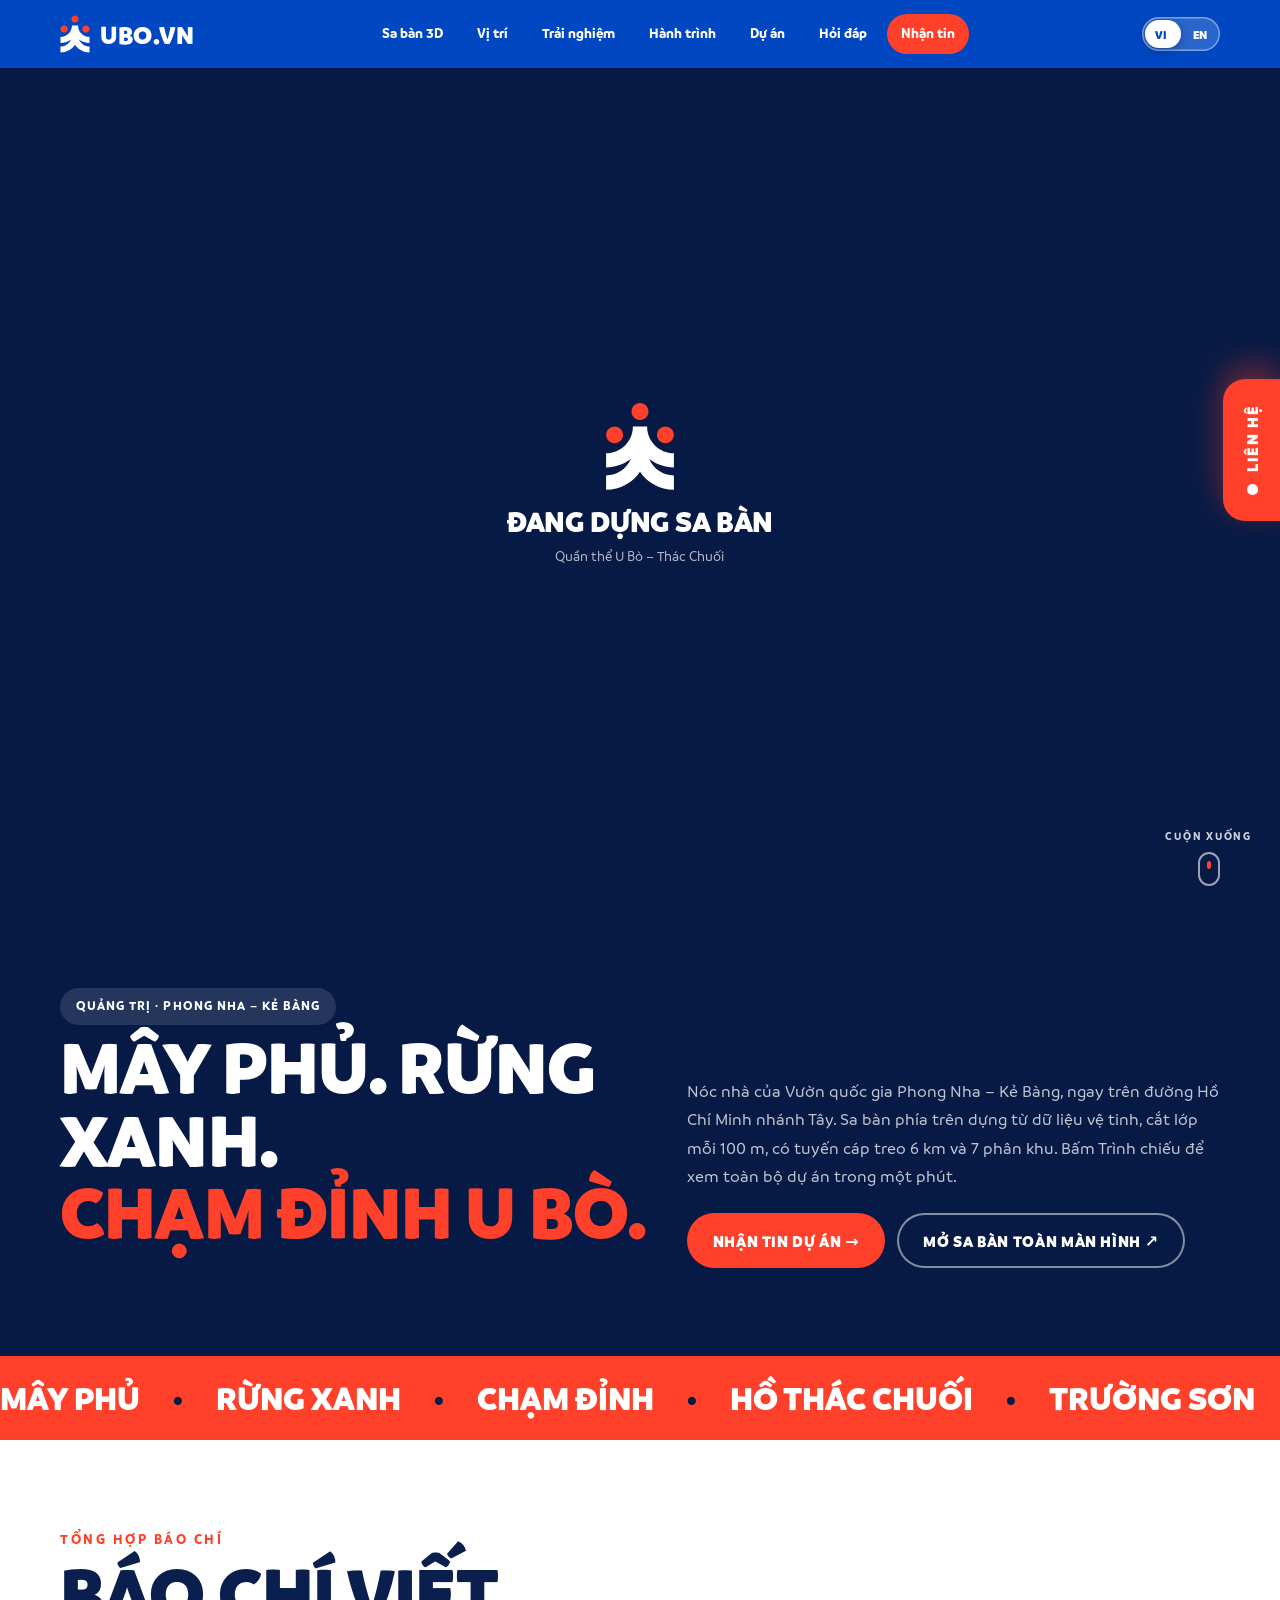
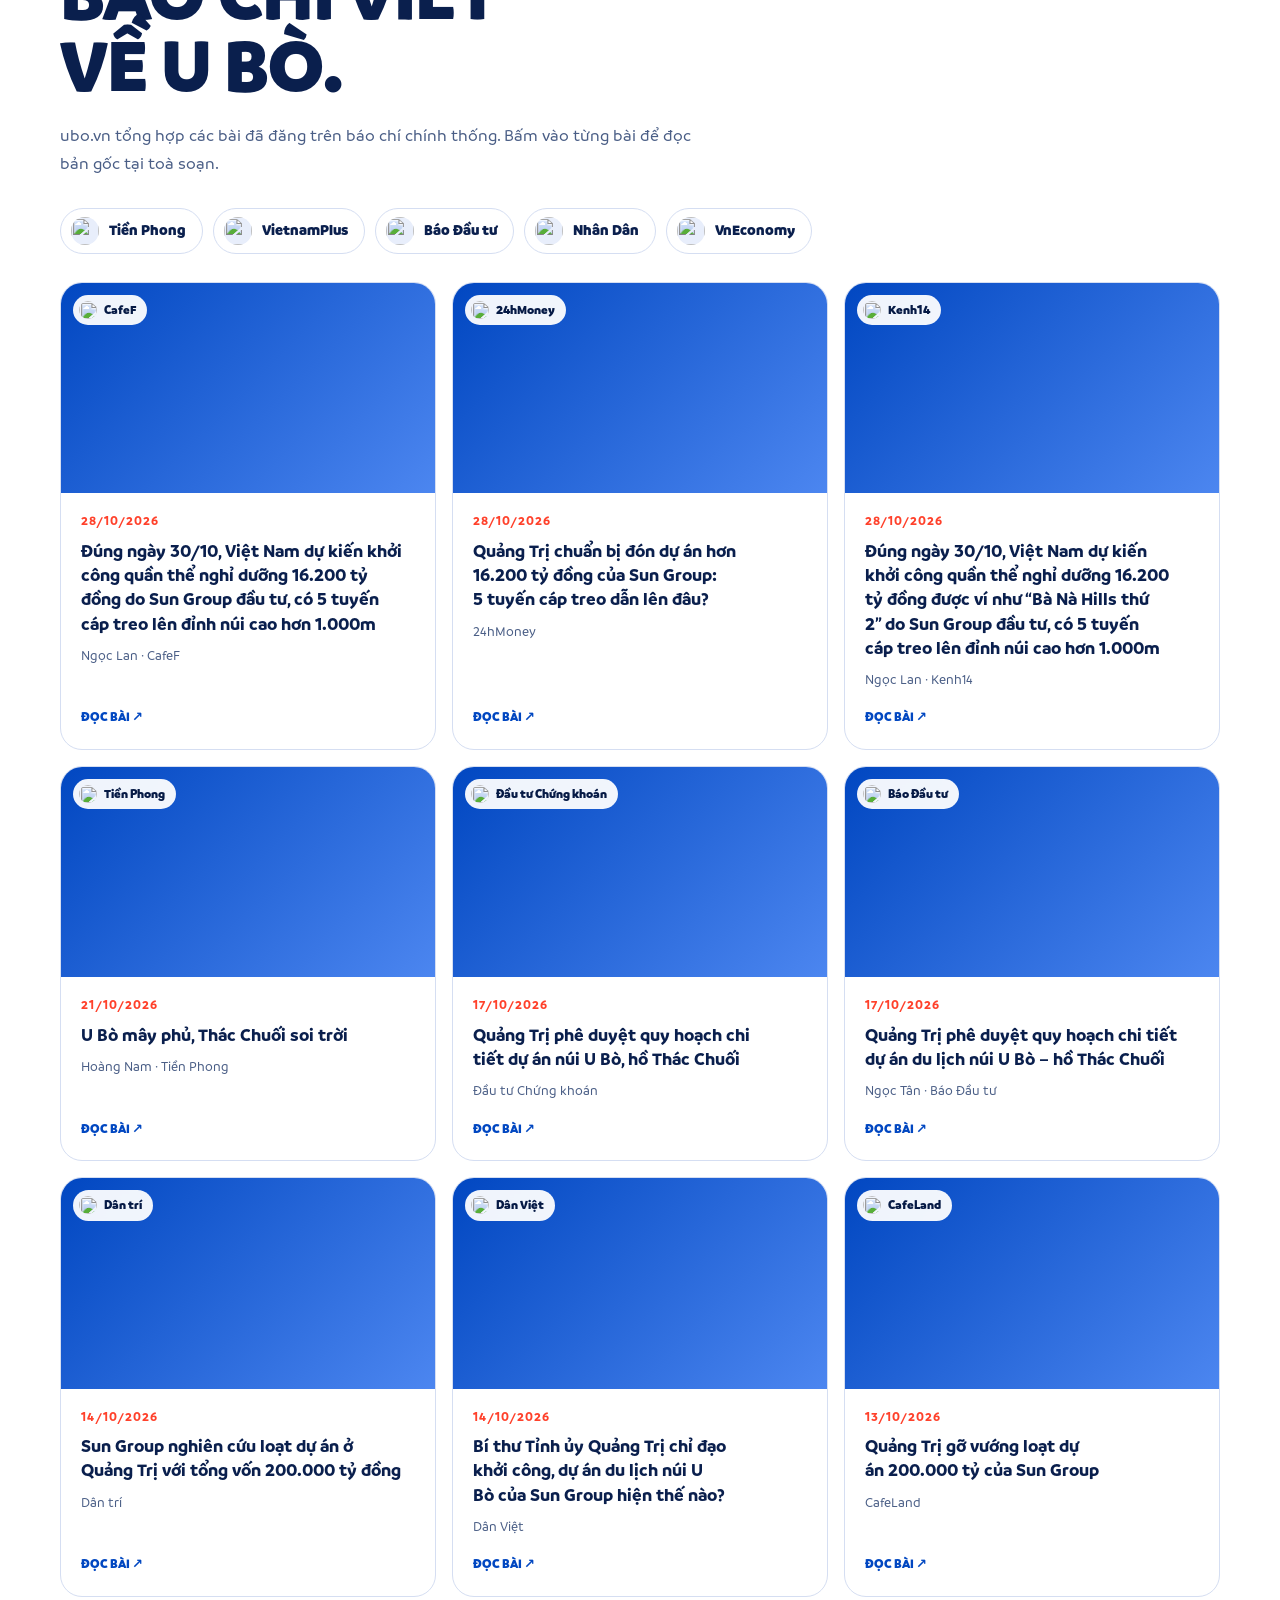
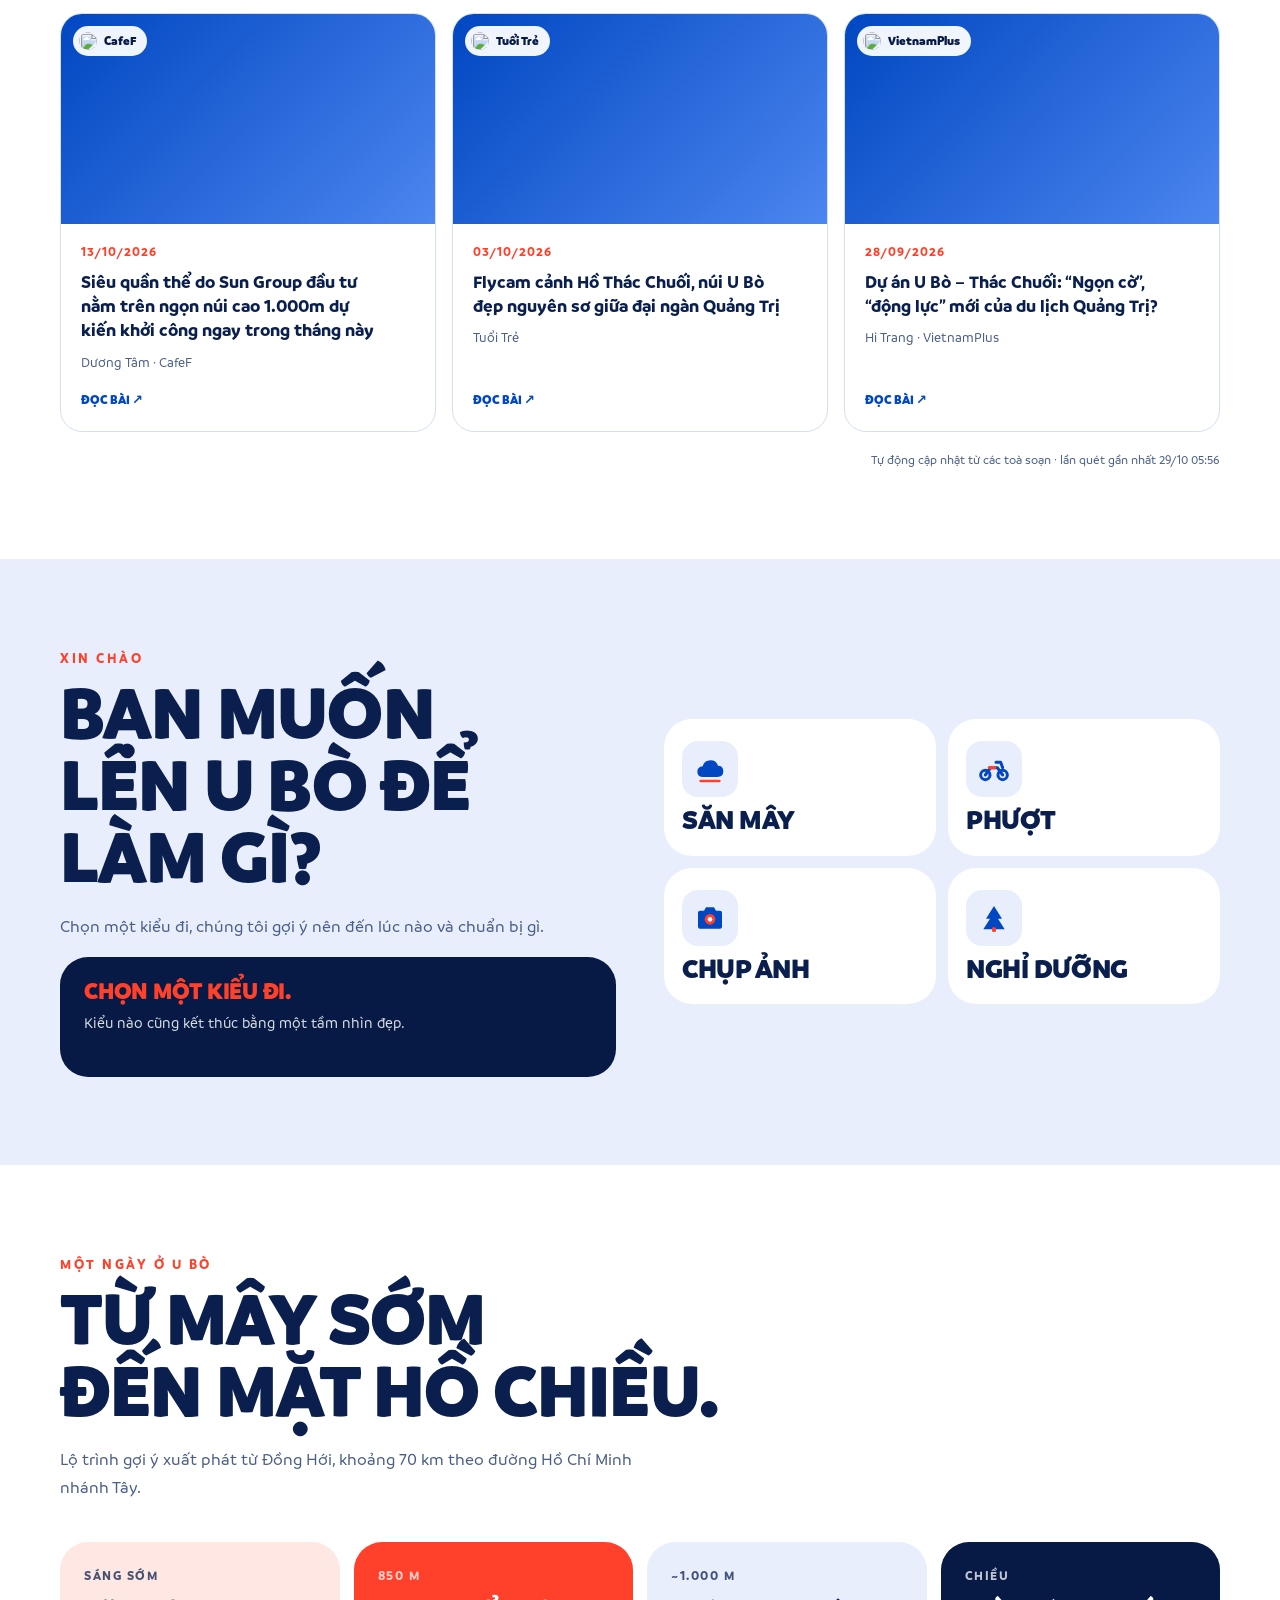
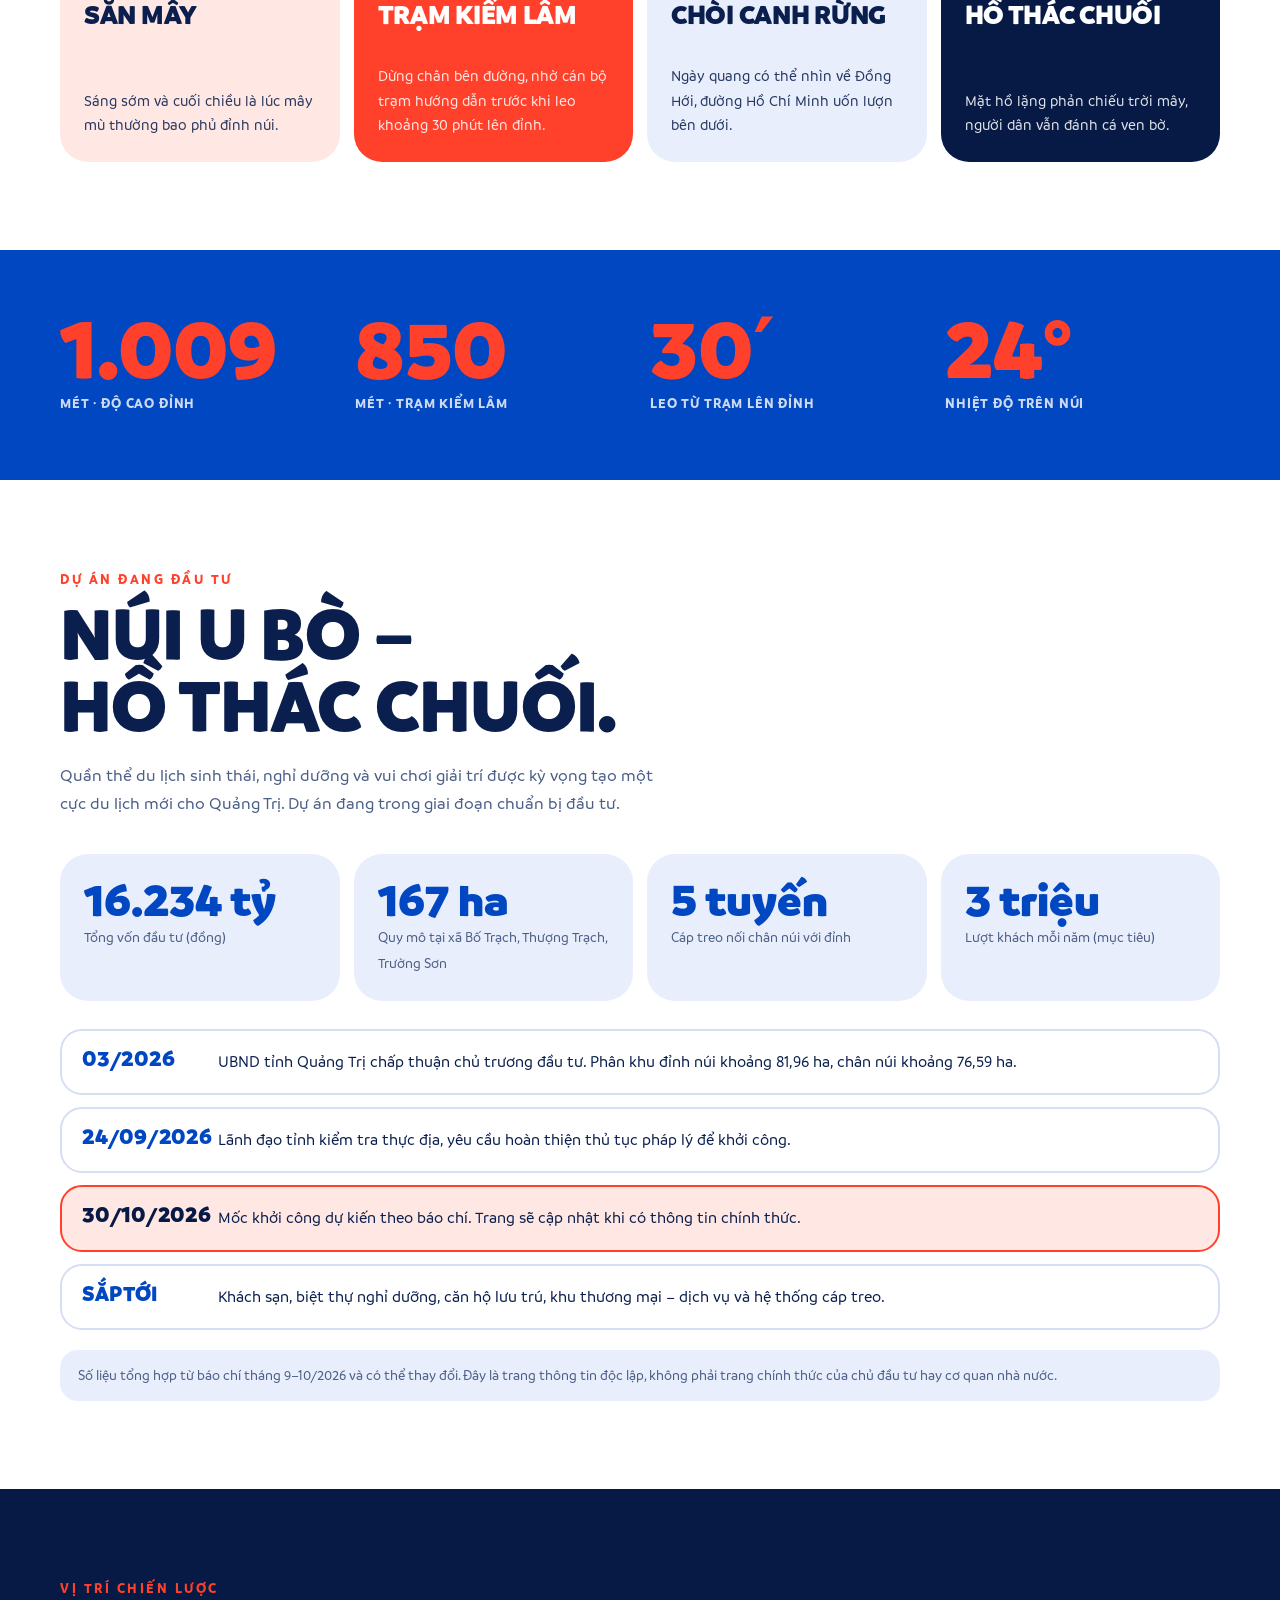
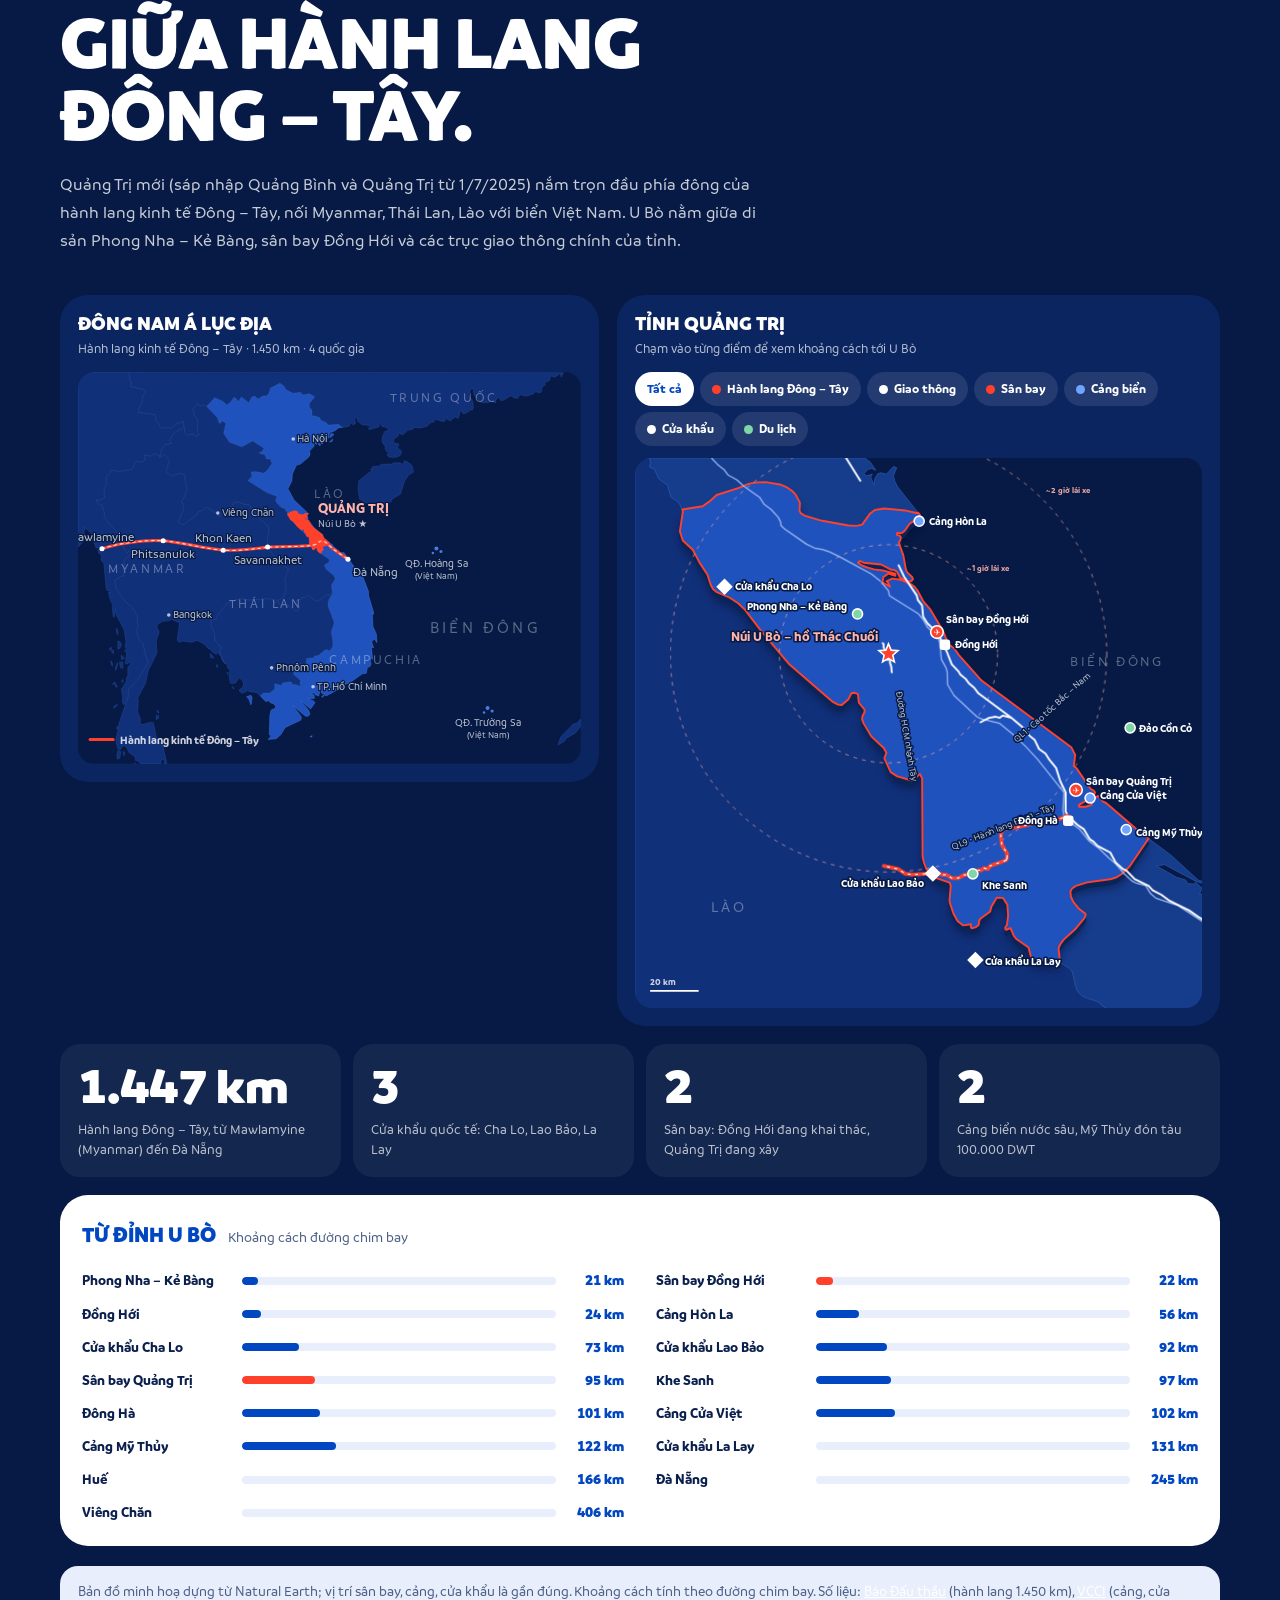
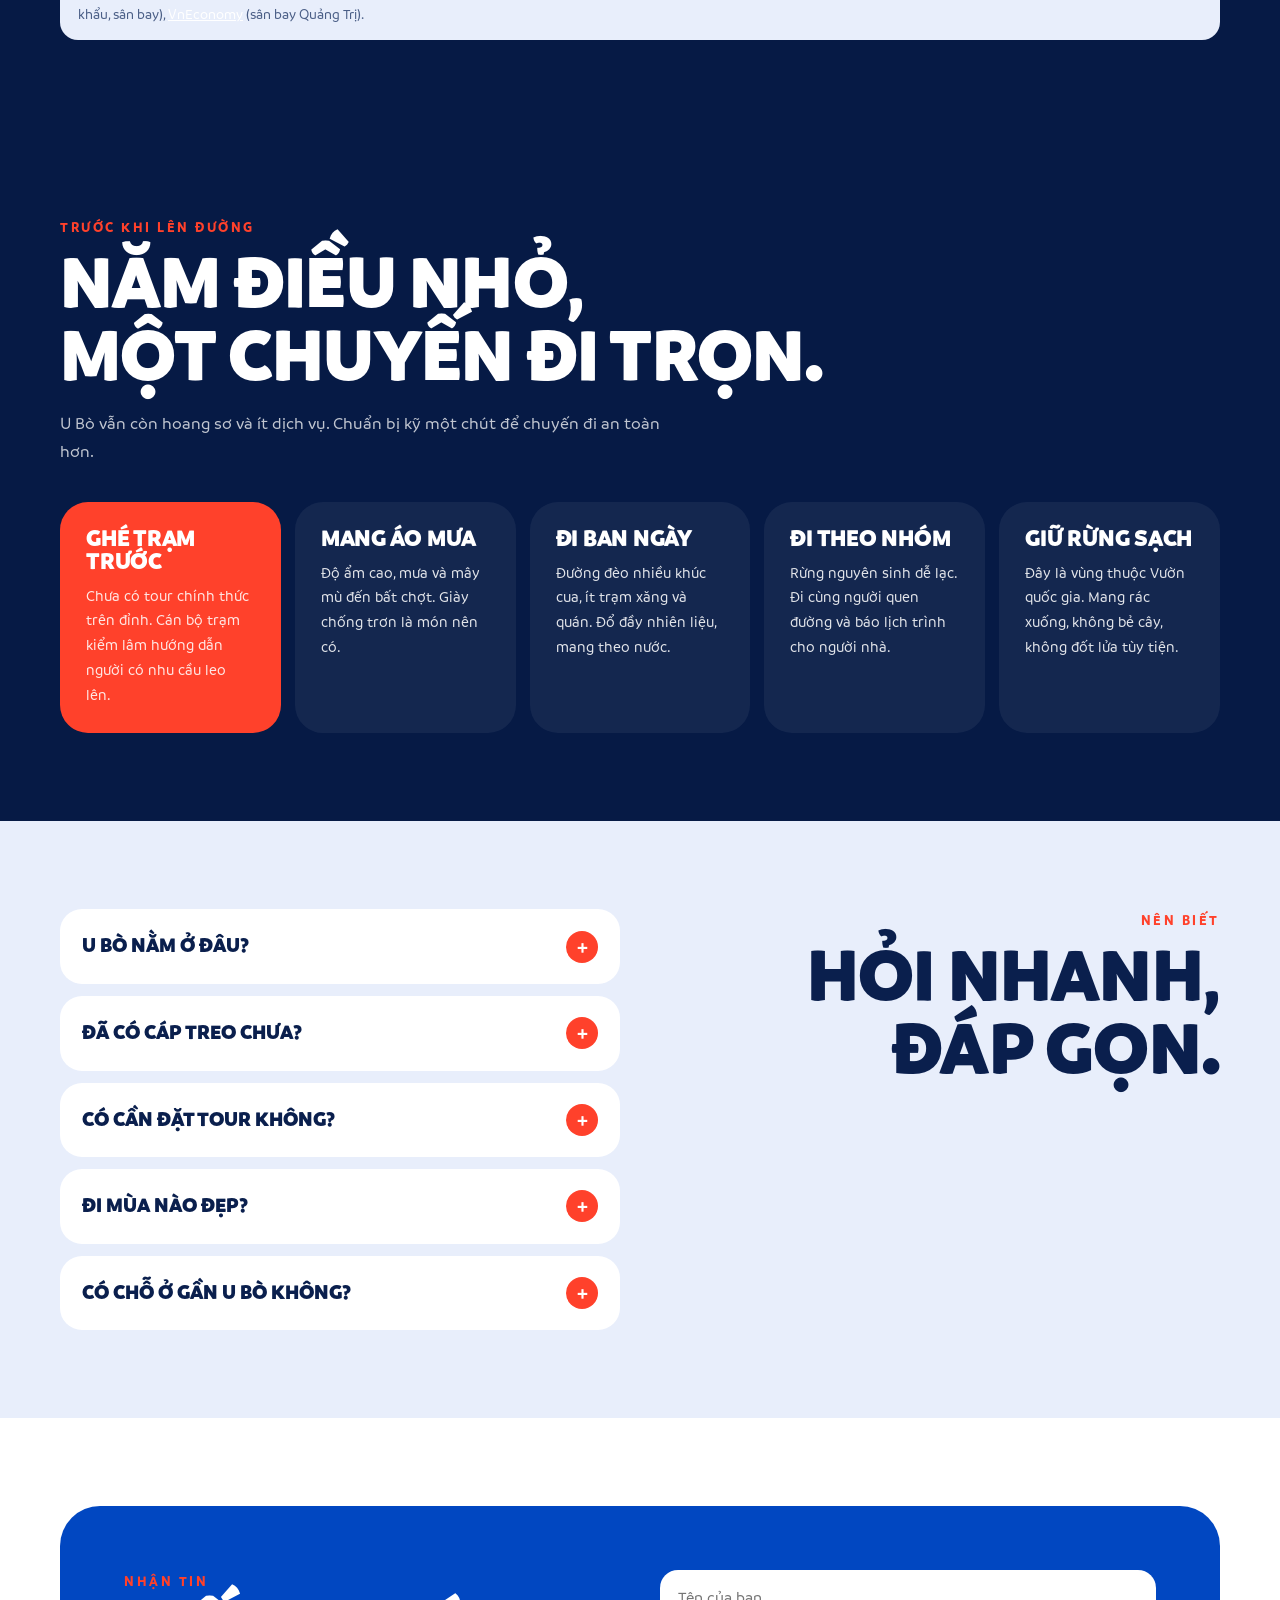
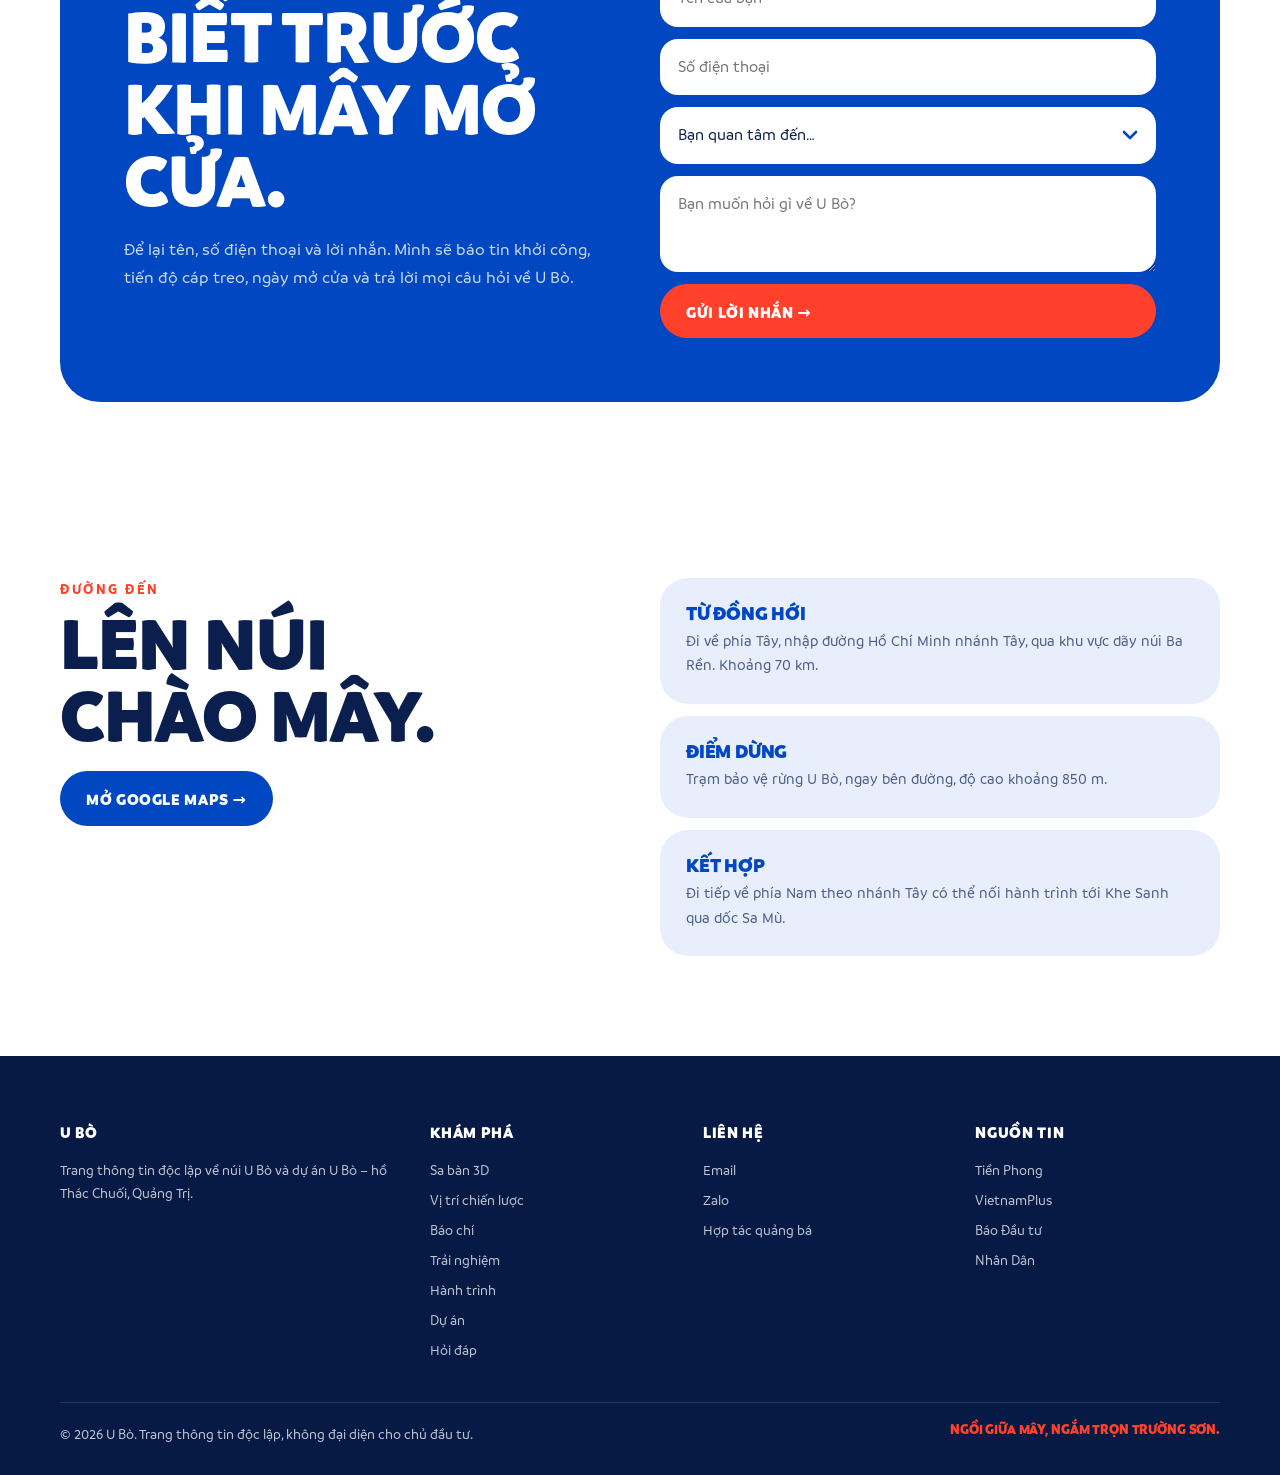
==== index.html @ 76119c53 "Sa bàn: đường rõ hơn (viền đậm, mặt đường màu, vạch giữa) + mũi tên chỉ hướng kết nối Co-Authored-By" ====
<!DOCTYPE html>
<html lang="vi">
<head>
<meta charset="utf-8">
<meta name="viewport" content="width=device-width, initial-scale=1">
<title>Núi U Bò Quảng Trị: Cáp treo, hồ Thác Chuối, sa bàn 3D dự án 16.234 tỷ | ubo.vn</title>
<meta name="description" content="Núi U Bò (1.000 m) và hồ Thác Chuối, Quảng Trị: sa bàn 3D tương tác dự án quần thể du lịch 16.234 tỷ đồng của Sun Group với 5 tuyến cáp treo, bản đồ vị trí, đường đi từ Đồng Hới, kinh nghiệm săn mây và tin báo chí cập nhật.">
<meta name="keywords" content="núi U Bò, U Bò Quảng Trị, hồ Thác Chuối, cáp treo U Bò, dự án U Bò Thác Chuối, Sun Group Quảng Trị, săn mây U Bò, du lịch Phong Nha Kẻ Bàng, sa bàn 3D">
<meta name="robots" content="index, follow, max-image-preview:large">
<meta name="author" content="ubo.vn">
<link rel="canonical" href="https://www.ubo.vn/">
<meta property="og:locale" content="vi_VN">
<meta property="og:type" content="website">
<meta property="og:site_name" content="ubo.vn">
<meta property="og:url" content="https://www.ubo.vn/">
<meta property="og:title" content="Núi U Bò, hồ Thác Chuối: Sa bàn 3D dự án cáp treo 16.234 tỷ ở Quảng Trị">
<meta property="og:description" content="Xoay, phóng to và bay quanh dự án trên địa hình vệ tinh thật. 5 tuyến cáp treo lên đỉnh 1.000 m, bản đồ vị trí chiến lược, tin báo chí mới nhất.">
<meta property="og:image" content="https://www.ubo.vn/assets/og/ubo-og.jpg">
<meta property="og:image:secure_url" content="https://www.ubo.vn/assets/og/ubo-og.jpg">
<meta property="og:image:type" content="image/jpeg">
<meta property="og:image:width" content="1200">
<meta property="og:image:height" content="630">
<meta property="og:image:alt" content="Sa bàn 3D núi U Bò và hồ Thác Chuối, Quảng Trị">
<meta name="twitter:card" content="summary_large_image">
<meta name="twitter:title" content="Núi U Bò, hồ Thác Chuối: Sa bàn 3D dự án cáp treo 16.234 tỷ">
<meta name="twitter:description" content="Bay quanh dự án trên địa hình thật. 5 tuyến cáp treo, bản đồ vị trí, tin báo chí.">
<meta name="twitter:image" content="https://www.ubo.vn/assets/og/ubo-og.jpg">
<meta name="geo.region" content="VN-25">
<meta name="geo.placename" content="Núi U Bò, Quảng Trị">
<meta name="geo.position" content="17.43446;106.40313">
<meta name="ICBM" content="17.43446, 106.40313">
<link rel="icon" type="image/svg+xml" href="assets/logo/ubo-icon.svg">
<link rel="apple-touch-icon" href="assets/og/ubo-square.jpg">
<meta name="theme-color" content="#0147C1">
<style>
@font-face{font-family:'SVN-Branding';font-weight:900;font-style:normal;font-display:swap;src:url([data-uri]) format('woff2')}
@font-face{font-family:'SVN-Branding';font-weight:700;font-style:normal;font-display:swap;src:url([data-uri]) format('woff2')}
@font-face{font-family:'SVN-Branding';font-weight:500;font-style:normal;font-display:swap;src:url([data-uri]) format('woff2')}
@font-face{font-family:'SVN-Branding';font-weight:300;font-style:normal;font-display:swap;src:url([data-uri]) format('woff2')}
:root{
  --pine:#0147C1;      /* xanh nhận diện ubo.vn */
  --sun:#FF412B;       /* đỏ cam nhận diện ubo.vn */
  --night:#061A45;
  --mist:#E8EEFB;
  --cream:#FFE8E3;
  --paper:#fff;
  --ink:#0A1F4D;
  --muted:#4A5E86;
  --line:#D5DEF2;
  --display:'SVN-Branding','Avenir Next',system-ui,sans-serif;
  --body:'SVN-Branding','Segoe UI',system-ui,sans-serif;
  --r:28px;
  color-scheme:light;
}
*{box-sizing:border-box}
html{scroll-behavior:smooth}
body{margin:0;background:var(--paper);color:var(--ink);font-family:var(--body);font-weight:500;font-size:16px;line-height:1.65;-webkit-font-smoothing:antialiased;overflow-x:hidden}
a{color:inherit}p{margin:0}
h1,h2,h3,.d{font-family:var(--display);font-weight:900;text-transform:uppercase;margin:0;line-height:.95;letter-spacing:-.01em}
.wrap{width:min(1160px,100% - 32px);margin-inline:auto}
.eyebrow{font-family:var(--display);font-weight:700;font-size:14px;letter-spacing:.18em;text-transform:uppercase;color:var(--sun)}
.h2{font-size:clamp(38px,8vw,76px);margin:8px 0 18px}
.lead{color:var(--muted);max-width:620px;font-size:17px}
section{padding:88px 0}
.btn{display:inline-flex;align-items:center;gap:8px;font-family:var(--display);font-weight:800;text-transform:uppercase;font-size:16px;letter-spacing:.04em;padding:16px 26px 13px;border-radius:999px;text-decoration:none;border:0;cursor:pointer;transition:transform .2s}
.btn:hover{transform:translateY(-2px)}
.btn.sun{background:var(--sun);color:#fff}
.btn.ghost{background:transparent;color:#fff;box-shadow:inset 0 0 0 2px rgba(255,255,255,.5)}
.btn.pine{background:var(--pine);color:#fff}

/* NAV */
nav{position:sticky;top:0;z-index:30;background:var(--pine);color:#fff}
nav .wrap{display:flex;align-items:center;justify-content:space-between;height:68px;gap:14px}
.logo{display:flex;align-items:center;gap:10px;text-decoration:none}
.logo svg{width:30px;height:auto}
.logo span{font-family:var(--display);font-weight:900;font-size:26px;letter-spacing:.02em;padding-top:4px}
.menu{display:flex;gap:6px;list-style:none;margin:0;padding:0}
.menu a{display:block;text-decoration:none;font-weight:600;font-size:14px;padding:8px 14px;border-radius:999px}
.menu a:hover{background:rgba(255,255,255,.12)}
.menu .cta a{background:var(--sun);color:#fff}
@media(max-width:820px){.menu li:not(.cta){display:none}}
.lang{position:relative;flex:none;display:inline-grid;grid-template-columns:1fr 1fr;align-items:center;width:78px;height:34px;padding:0;border:0;border-radius:999px;background:rgba(255,255,255,.16);box-shadow:inset 0 0 0 1.5px rgba(255,255,255,.4);cursor:pointer;font:800 12px/1 var(--display,system-ui),sans-serif;letter-spacing:.08em;color:#fff;-webkit-tap-highlight-color:transparent}
.lang i{position:absolute;top:3px;left:3px;width:36px;height:28px;border-radius:999px;background:#fff;box-shadow:0 2px 8px rgba(0,0,0,.28);transition:transform .28s cubic-bezier(.3,1.4,.5,1)}
.lang span{position:relative;z-index:1;text-align:center;padding-top:2px;transition:color .2s}
.lang span:first-of-type{color:var(--pine,#0147C1)}
.lang.en i{transform:translateX(36px)}
.lang.en span:first-of-type{color:#fff}.lang.en span:last-of-type{color:var(--pine,#0147C1)}
.lang:focus-visible{outline:2px solid #fff;outline-offset:3px}

/* HERO */
.pill{display:inline-block;background:rgba(255,255,255,.12);border-radius:999px;padding:8px 16px;font-size:13px;font-weight:600;letter-spacing:.08em;text-transform:uppercase}
.pill b{color:#fff}
.hero h1{font-size:clamp(48px,6.6vw,92px);margin:20px 0 22px;line-height:1}
@media(max-width:900px){.hero h1{font-size:clamp(48px,11vw,92px)}}
.hero h1 .ln{display:block;animation:drift 6s ease-in-out infinite}
.hero h1 .ln:nth-child(2){animation-delay:-2s;animation-duration:7s}
.hero h1 .ln:nth-child(3){animation-delay:-4s;animation-duration:8s}
.hero h1 em{font-style:normal;display:inline-block;color:#fff;background:var(--sun);padding:.12em .16em .04em;margin-top:.1em;border-radius:.12em;line-height:1.02;max-width:100%}
@keyframes drift{0%,100%{transform:translate(0,0)}50%{transform:translate(.06em,-.08em)}}
@media(prefers-reduced-motion:reduce){.hero h1 .ln{animation:none}}
.hero p.sub{color:rgba(255,255,255,.82);max-width:520px;font-size:17px}
.actions{display:flex;flex-wrap:wrap;gap:12px;margin-top:28px}

/* TICKER */
.ticker{background:var(--sun);color:#fff;overflow:hidden;white-space:nowrap;padding:16px 0 12px}
.ticker .row{display:inline-flex;gap:32px;animation:run 30s linear infinite;font-family:var(--display);font-weight:900;font-size:clamp(22px,4vw,34px);text-transform:uppercase}
.ticker .row span:nth-child(even){color:var(--night)}
@keyframes run{to{transform:translateX(-50%)}}

/* 3D */
.s3d-full{background:#030E2A;padding:0}
.s3d-stage{position:relative;height:calc(100svh - 68px);min-height:440px;overflow:hidden;background:#030E2A}
.s3d-stage iframe{position:absolute;inset:0;width:100%;height:100%;border:0;display:block}
.s3d-load{position:absolute;inset:0;z-index:2;display:grid;place-content:center;justify-items:center;gap:16px;background:#030E2A;color:rgba(255,255,255,.75);font-size:14px;letter-spacing:.04em;transition:opacity .7s;pointer-events:none}
.s3d-load svg{width:64px;height:auto;animation:lbob 1.6s ease-in-out infinite}
.s3d-load.off{opacity:0}
@keyframes lbob{50%{transform:translateY(-8px)}}
.s3d-more{position:absolute;right:28px;bottom:14px;z-index:3;display:flex;flex-direction:column;align-items:center;gap:6px;color:rgba(255,255,255,.8);text-decoration:none;font-size:11px;letter-spacing:.16em;text-transform:uppercase;font-weight:700}
.s3d-more i{width:22px;height:34px;border:2px solid rgba(255,255,255,.6);border-radius:12px;position:relative}
.s3d-more i:after{content:'';position:absolute;left:50%;top:7px;width:4px;height:8px;margin-left:-2px;border-radius:2px;background:var(--sun);animation:wheel 1.8s ease-in-out infinite}
@keyframes wheel{0%,100%{transform:translateY(0);opacity:1}70%{transform:translateY(12px);opacity:0}}
@media(max-width:760px){.s3d-more{display:none}}
.s3d{background:var(--night);color:#fff}
.intro-grid{display:grid;grid-template-columns:1.1fr 1fr;gap:40px;align-items:end}
@media(max-width:900px){.intro-grid{grid-template-columns:1fr;gap:20px}}
.intro h1 em{font-style:normal;color:var(--sun)}
.intro .actions{margin-top:22px}
.s3d .lead{color:rgba(255,255,255,.75)}
.frame{margin-top:32px;border-radius:28px;overflow:hidden;aspect-ratio:16/10;max-width:100%;background:#030E2A;box-shadow:0 30px 70px rgba(3,14,42,.45)}
.frame iframe{display:block;width:100%;height:100%;border:0}
@media(max-width:700px){.frame{aspect-ratio:3/4}}

/* VỊ TRÍ CHIẾN LƯỢC */
.geo{background:var(--night);color:#fff}
.geo .lead{color:rgba(255,255,255,.78);max-width:720px}
.geo-grid{display:grid;grid-template-columns:1fr 1.12fr;gap:18px;margin-top:40px;align-items:start}
@media(max-width:900px){.geo-grid{grid-template-columns:1fr}}
.map-card{margin:0;background:#0A2560;border-radius:var(--r);padding:18px;display:flex;flex-direction:column;gap:12px;min-width:0}
.map-card figcaption b{display:block;font-family:var(--display);font-weight:900;text-transform:uppercase;font-size:20px;line-height:1.1}
.map-card figcaption span{display:block;font-size:13px;color:rgba(255,255,255,.7);margin-top:4px}
.map{width:100%;height:auto;display:block;border-radius:16px;overflow:hidden}
.map-wrap{position:relative}
.chips-geo{display:flex;flex-wrap:wrap;gap:6px}
.chips-geo button{border:0;font:inherit;font-size:12.5px;font-weight:700;padding:7px 12px 6px;border-radius:999px;background:rgba(255,255,255,.1);color:#fff;cursor:pointer;display:inline-flex;align-items:center;gap:6px}
.chips-geo button i{width:9px;height:9px;border-radius:50%;flex:none}
.chips-geo button.on{background:#fff;color:var(--pine)}
.chips-geo button:focus-visible{outline:2px solid var(--sun);outline-offset:2px}
.tip{position:absolute;z-index:3;width:max-content;max-width:min(250px,80vw);background:#fff;color:var(--ink);border-radius:14px;padding:10px 12px;font-size:13px;line-height:1.45;box-shadow:0 10px 30px rgba(0,0,0,.35);pointer-events:none;transform:translate(-50%,calc(-100% - 16px))}
.tip b{display:block;font-family:var(--display);font-weight:900;text-transform:uppercase;color:var(--pine);font-size:15px;line-height:1.15;margin-bottom:3px}
.tip em{display:block;font-style:normal;color:var(--sun);font-weight:700;margin-top:4px}
.geo-facts{display:grid;grid-template-columns:repeat(4,1fr);gap:12px;margin-top:18px}
@media(max-width:900px){.geo-facts{grid-template-columns:1fr 1fr}}
.gf{background:rgba(255,255,255,.06);border-radius:20px;padding:18px}
.gf b{display:block;font-family:var(--display);font-weight:900;font-size:clamp(34px,5vw,50px);line-height:1;color:#fff;font-variant-numeric:tabular-nums}
.gf > span{display:block;margin-top:8px;font-size:13.5px;color:rgba(255,255,255,.72);line-height:1.45}
.dist{margin-top:18px;background:#fff;color:var(--ink);border-radius:var(--r);padding:22px}
.dist-h{display:flex;flex-wrap:wrap;align-items:baseline;gap:4px 12px}
.dist-h b{font-family:var(--display);font-weight:900;text-transform:uppercase;font-size:22px;color:var(--pine)}
.dist-h span{font-size:14px;color:var(--muted)}
.dist-list{list-style:none;margin:16px 0 0;padding:0;display:grid;grid-template-columns:1fr 1fr;gap:10px 32px}
@media(max-width:760px){.dist-list{grid-template-columns:1fr}}
.dist-list li{display:grid;grid-template-columns:minmax(0,150px) 1fr 58px;align-items:center;gap:10px;font-size:14px;font-weight:600}
.dist-list .bar{height:8px;border-radius:4px;background:var(--mist);overflow:hidden}
.dist-list .bar i{display:block;height:100%;width:0;border-radius:4px;background:var(--pine);transition:width 1.3s cubic-bezier(.2,.8,.2,1)}
.dist-list li[data-g="air"] .bar i,.dist-list li[data-g="project"] .bar i{background:var(--sun)}
.dist-list .km{text-align:right;font-variant-numeric:tabular-nums;color:var(--pine);font-weight:800}
.geo-note{background:rgba(255,255,255,.06);color:rgba(255,255,255,.72);margin-top:18px}
.geo-note a{color:#fff}
/* SVG */
.map .sea{fill:#061A45}
.map .land{fill:#11307A;stroke:#2B4F9C;stroke-width:.8}
.map .land.VNM{fill:#1F52BC;stroke:#4C7BE0}
.map .qt{fill:var(--sun)}
.map .ewec{fill:none;stroke:var(--sun);stroke-width:6;stroke-linecap:round;stroke-dasharray:1;stroke-dashoffset:1}
.map .ewec-flow{fill:none;stroke:#fff;stroke-width:2.2;stroke-linecap:round;stroke-dasharray:.01 .014;opacity:0}
.map .lbl{font-family:var(--display);font-weight:700;fill:#fff;paint-order:stroke;stroke:#061A45;stroke-width:5px;stroke-linejoin:round}
.map .lbl.s{font-weight:500;fill:rgba(255,255,255,.75)}
.map .lbl.red{fill:#FFB4A9}
.map .sealbl{font-family:var(--display);font-weight:500;fill:rgba(255,255,255,.35);letter-spacing:.2em}
.map .dot{fill:#fff}
.map .ring{fill:none;stroke:var(--sun);stroke-width:3;transform-box:fill-box;transform-origin:center;opacity:0}
.map .lao{fill:#11307A;stroke:#2B4F9C;stroke-width:1}
.map .other{fill:#163C8C;stroke:#2E5BB2;stroke-width:1}
.map .qtB{fill:#1F52BC;stroke:var(--sun);stroke-width:3;stroke-linejoin:round}
.map .qtB-side{fill:#0B2458;stroke:#0B2458;stroke-width:3;stroke-linejoin:round}
.map .qtB-sh{fill:#020B24;opacity:.45;filter:blur(8px)}
.map .ring-h{fill:none;stroke:#FFB4A9;stroke-width:1.5;stroke-dasharray:6 8;opacity:0;transform-box:fill-box;transform-origin:center}
.geo.go .ring-h{animation:ringIn 1.2s ease-out forwards;animation-delay:calc(1.8s + var(--d))}
@keyframes ringIn{0%{opacity:0;transform:scale(.3)}100%{opacity:.7;transform:scale(1)}}
.map .ring-t{font-family:var(--display);font-weight:700;fill:#FFB4A9;opacity:0;paint-order:stroke;stroke:#061A45;stroke-width:4px;stroke-linejoin:round}
.geo.go .ring-t{animation:gFade .6s 3s forwards}
.map .spk{stroke:#fff;stroke-width:2;stroke-dasharray:1;stroke-dashoffset:1;stroke-linecap:round;animation:gDraw .7s ease-out forwards;animation-delay:var(--d)}
.map .spk-l{opacity:0;animation:gFade .4s forwards;animation-delay:var(--d)}
.map .spk-l rect{fill:#fff}
.map .spk-l text{font-family:var(--display);font-weight:800;fill:var(--pine)}
.map .r{fill:none;stroke-linecap:round;stroke-linejoin:round;stroke-dasharray:1;stroke-dashoffset:1;transition:opacity .3s}
.map .ql1{stroke:#fff;stroke-width:3}
.map .ql9{stroke:var(--sun);stroke-width:6}
.map .rail{stroke:#9DBAF2;stroke-width:2}
.map .hcm{stroke:#fff;stroke-width:3}
.map .ql9f{fill:none;stroke:#fff;stroke-width:2;stroke-dasharray:.012 .02;opacity:0}
.map .pt{cursor:pointer;opacity:0;transform-box:fill-box;transform-origin:center;transition:opacity .3s}
.map .pt .mk{stroke:#fff;stroke-width:2.5}
.map .pt:hover .mk,.map .pt:focus .mk{stroke:var(--sun);stroke-width:4}
.map .pt:focus{outline:none}
.map .dim{opacity:.12!important}
.map .legend-t{font-family:var(--display);font-weight:700;fill:rgba(255,255,255,.8)}
.geo.go .ewec{animation:gDraw 2.6s cubic-bezier(.4,.1,.2,1) .4s forwards}
.geo.go .ewec-flow,.geo.go .ql9f{animation:gFlow 7s linear infinite,gFade .5s 3s forwards}
.geo.go .r{animation:gDraw 2.2s ease .6s forwards}
.geo.go .ring{animation:gPulse 2.2s ease-out 1.2s infinite}
.geo.go .pt{animation:gPop .5s cubic-bezier(.2,1.6,.4,1) forwards;animation-delay:calc(1.6s + var(--i)*.09s)}
@keyframes gDraw{to{stroke-dashoffset:0}}
@keyframes gFlow{to{stroke-dashoffset:-.48}}
@keyframes gFade{to{opacity:.9}}
@keyframes gPulse{0%{opacity:.9;transform:scale(.4)}100%{opacity:0;transform:scale(2.6)}}
@keyframes gPop{0%{opacity:0;transform:scale(.2)}100%{opacity:1;transform:scale(1)}}
@media(prefers-reduced-motion:reduce){.map .ewec,.map .r{stroke-dashoffset:0}.map .pt{opacity:1}.geo.go .ewec,.geo.go .r,.geo.go .pt,.geo.go .ring,.geo.go .ewec-flow,.geo.go .ql9f{animation:none}.dist-list .bar i{transition:none}}
@media(max-width:600px){.map .lbl.opt{display:none}#svgB .lbl{font-size:25px}#svgB .lbl.red{font-size:28px}#svgB .lbl.s{font-size:20px}#svgA .lbl{font-size:30px}#svgA .lbl.red{font-size:36px}}

/* BÁO CHÍ */
.press{background:var(--paper)}
.press .lead{max-width:640px}
.outlets{display:flex;flex-wrap:wrap;gap:10px;margin-top:30px}
.outlets .ol{display:inline-flex;align-items:center;gap:10px;padding:8px 16px 8px 10px;border-radius:999px;background:#fff;border:1.5px solid var(--line);text-decoration:none;color:var(--ink);font-family:var(--display);font-weight:800;font-size:15px;transition:border-color .2s,transform .2s}
.outlets .ol img{width:28px;height:28px;border-radius:50%;object-fit:cover;background:var(--mist)}
.outlets .ol:hover{border-color:var(--pine);transform:translateY(-2px)}
.articles{display:grid;grid-template-columns:repeat(3,1fr);gap:16px;margin-top:28px}
.art{display:flex;flex-direction:column;border-radius:22px;background:#fff;border:1.5px solid var(--line);overflow:hidden;text-decoration:none;color:var(--ink);transition:transform .2s,box-shadow .2s}
.art:hover{transform:translateY(-4px);box-shadow:0 18px 40px rgba(1,71,193,.14)}
.art .th{position:relative;display:block;aspect-ratio:16/9;background:var(--mist);overflow:hidden}
.art .th>img{width:100%;height:100%;object-fit:cover;display:block;transition:transform .5s}
.art:hover .th>img{transform:scale(1.04)}
.art .th.nf>img{display:none}
.art .th.nf{background:linear-gradient(135deg,var(--pine),#4C86F0)}
.art .src{position:absolute;left:12px;top:12px;display:inline-flex;align-items:center;gap:7px;padding:5px 11px 5px 6px;border-radius:999px;background:rgba(255,255,255,.94);font-family:var(--display);font-weight:800;font-size:12.5px;color:var(--night);backdrop-filter:blur(6px)}
.art .src img{width:18px!important;height:18px!important;border-radius:50%;object-fit:cover}
.art .bd{display:flex;flex-direction:column;gap:8px;padding:18px 20px 20px;flex:1}
.art time{font-size:12.5px;font-weight:700;letter-spacing:.08em;text-transform:uppercase;color:var(--sun);display:flex;align-items:center;gap:8px}
.art .new{display:inline-block;background:var(--sun);color:#fff;font-family:var(--display);font-weight:900;font-size:17px;letter-spacing:.06em;padding:4px 11px 3px;border-radius:999px;line-height:1;animation:newPulse 1.6s ease-in-out infinite}
@keyframes newPulse{50%{box-shadow:0 0 0 5px rgba(255,65,43,.18)}}
.press-upd{margin:18px 0 0;font-size:12.5px;color:var(--muted);text-align:right}
.art b{font-size:18px;line-height:1.35;font-weight:700;text-wrap:balance}
.art .by{font-size:13.5px;color:var(--muted)}
.art .rd{margin-top:auto;padding-top:8px;font-family:var(--display);font-weight:900;text-transform:uppercase;font-size:13px;color:var(--pine)}
@media(max-width:900px){.articles{grid-template-columns:1fr 1fr}}
@media(max-width:560px){.articles{grid-template-columns:1fr}}

/* MOOD */
.mood{background:var(--mist)}
.mood .wrap{display:grid;grid-template-columns:1fr 1fr;gap:48px;align-items:center}
@media(max-width:900px){.mood .wrap{grid-template-columns:1fr;gap:28px}}
.moods{display:grid;grid-template-columns:1fr 1fr;gap:12px}
.mb{border:0;border-radius:var(--r);background:#fff;padding:22px 18px;text-align:left;cursor:pointer;font:inherit;color:var(--ink);transition:transform .2s,background .2s}
.mb:hover{transform:translateY(-3px)}
.mb .d{font-size:clamp(20px,3.6vw,28px);display:block;margin-top:10px}
.mb .ic{width:56px;height:56px;border-radius:16px;background:var(--mist);color:var(--pine);display:grid;place-items:center;transition:background .2s,color .2s,transform .3s}
.mb .ic svg{width:32px;height:32px;display:block}
.mb:hover .ic{transform:rotate(-6deg) scale(1.06)}
.mb.on{background:var(--pine);color:#fff}.mb.on .ic{background:#fff;color:var(--pine)}
.answer{margin-top:16px;background:var(--night);color:#fff;border-radius:var(--r);padding:24px;min-height:120px}
.answer .d{color:var(--sun);font-size:24px;margin-bottom:8px}
.answer p{color:rgba(255,255,255,.85);font-size:15px}

/* DAY */
.day{display:grid;grid-template-columns:repeat(4,1fr);gap:14px;margin-top:40px}
@media(max-width:900px){.day{grid-template-columns:1fr 1fr}}
@media(max-width:520px){.day{grid-template-columns:1fr}}
.slot{border-radius:var(--r);padding:24px;min-height:220px;display:flex;flex-direction:column}
.slot small{font-weight:700;font-size:13px;letter-spacing:.12em;text-transform:uppercase;opacity:.75}
.slot h3{font-size:28px;margin:14px 0 10px}
.slot p{font-size:15px;opacity:.88;margin-top:auto}
.s1{background:var(--cream)}.s2{background:var(--sun);color:#fff}.s3{background:var(--mist)}.s4{background:var(--night);color:#fff}

/* STATS */
.stats{background:var(--pine);color:#fff;padding:64px 0}
.stats .wrap{display:grid;grid-template-columns:repeat(4,1fr);gap:20px}
@media(max-width:760px){.stats .wrap{grid-template-columns:1fr 1fr}}
.stat b{display:block;font-family:var(--display);font-weight:900;font-size:clamp(46px,9vw,84px);line-height:.9;color:var(--sun)}
.stat span{font-size:14px;font-weight:600;letter-spacing:.06em;text-transform:uppercase;color:rgba(255,255,255,.8)}

/* PROJECT */
.proj-grid{display:grid;grid-template-columns:repeat(4,1fr);gap:14px;margin-top:36px}
@media(max-width:900px){.proj-grid{grid-template-columns:1fr 1fr}}
.pc{background:var(--mist);border-radius:var(--r);padding:24px}
.pc b{display:block;font-family:var(--display);font-weight:900;font-size:clamp(32px,5vw,46px);line-height:1;color:var(--pine)}
.pc span{font-size:14px;color:var(--muted)}
.timeline{margin-top:28px;display:grid;gap:12px}
.ti{display:grid;grid-template-columns:120px 1fr;gap:16px;align-items:start;background:#fff;border:2px solid var(--line);border-radius:22px;padding:18px 20px}
@media(max-width:520px){.ti{grid-template-columns:1fr;gap:4px}}
.ti .d{font-size:22px;color:var(--pine)}
.ti.next{border-color:var(--sun);background:var(--cream)}
.ti.next .d{color:var(--night)}
.note{margin-top:20px;font-size:14px;color:var(--muted);background:var(--mist);border-radius:18px;padding:14px 18px}

/* VALUES */
.vals{background:var(--night);color:#fff}
.vals .lead{color:rgba(255,255,255,.75)}
.vgrid{display:grid;grid-template-columns:repeat(auto-fit,minmax(220px,1fr));gap:14px;margin-top:36px}
.vc{border-radius:var(--r);padding:26px;background:rgba(255,255,255,.06)}
.vc:nth-child(1){background:var(--sun);color:#fff}
.vc h3{font-size:24px;margin-bottom:10px}
.vc p{font-size:15px;opacity:.88}


/* FAQ */
.faq{background:var(--mist)}
.faq .wrap{display:grid;grid-template-columns:1fr 1fr;gap:40px;align-items:start}
.faq-head{text-align:right;position:sticky;top:110px}
@media(max-width:900px){.faq .wrap{grid-template-columns:1fr}.faq-head{order:-1;text-align:left;position:static}}
.qa{display:grid;gap:12px}
details{background:#fff;border-radius:22px;padding:4px 22px}
summary{list-style:none;cursor:pointer;display:flex;justify-content:space-between;gap:16px;align-items:center;padding:16px 0;font-family:var(--display);font-weight:800;text-transform:uppercase;font-size:clamp(17px,3vw,21px)}
summary::-webkit-details-marker{display:none}
summary i{font-style:normal;width:32px;height:32px;flex:none;border-radius:50%;background:var(--sun);color:#fff;display:grid;place-items:center;font-family:var(--body);font-weight:600;font-size:22px;line-height:1;padding-bottom:2px;box-sizing:border-box;transition:transform .3s}
details[open] summary i{transform:rotate(45deg)}
details p{padding:0 0 18px;color:var(--muted)}

/* SIGNUP */
.sign .box{background:var(--pine);color:#fff;border-radius:40px;padding:clamp(28px,6vw,64px);display:grid;grid-template-columns:1fr 1fr;gap:40px}
@media(max-width:900px){.sign .box{grid-template-columns:1fr}}
.sign .lead{color:rgba(255,255,255,.8)}
form{display:grid;gap:12px}
input,select,textarea{font:inherit;width:100%;border:0;border-radius:18px;padding:15px 18px;background:#fff;color:var(--ink)}
select{appearance:none;-webkit-appearance:none;cursor:pointer;padding-right:46px;background:#fff url("data:image/svg+xml,%3Csvg xmlns='http://www.w3.org/2000/svg' width='16' height='10' viewBox='0 0 16 10' fill='none' stroke='%230147C1' stroke-width='2.6' stroke-linecap='round' stroke-linejoin='round'%3E%3Cpath d='M2 2l6 6 6-6'/%3E%3C/svg%3E") no-repeat right 18px center}
select:invalid,select.empty{color:#757575}
.dk-f select{border:1.5px solid var(--line);border-radius:12px;padding:10px 40px 10px 12px;font-size:14.5px;background-position:right 14px center}
.dk-f select:focus{outline:none;border-color:var(--pine);box-shadow:0 0 0 3px rgba(1,71,193,.15)}
textarea{min-height:96px;resize:vertical}
.chips{display:flex;flex-wrap:wrap;gap:8px}
.chips label{cursor:pointer}
.chips input{display:none}
.chips span{display:inline-block;padding:9px 16px;border-radius:999px;background:rgba(255,255,255,.12);font-size:14px;font-weight:600}
.chips input:checked+span{background:var(--sun);color:#fff}
.ok{display:none;background:var(--sun);color:var(--night);border-radius:18px;padding:14px 18px;font-weight:600}

/* FIND */
.find .wrap{display:grid;grid-template-columns:1fr 1fr;gap:40px;align-items:start}
@media(max-width:900px){.find .wrap{grid-template-columns:1fr}}
.card{background:var(--mist);border-radius:var(--r);padding:26px;margin-bottom:12px}
.card .d{font-size:20px;color:var(--pine);margin-bottom:6px}
.card p{color:var(--muted);font-size:15px}

footer{background:var(--night);color:rgba(255,255,255,.75);padding:64px 0 28px;font-size:14px}
.fcols{display:grid;grid-template-columns:1.4fr 1fr 1fr 1fr;gap:28px}
@media(max-width:820px){.fcols{grid-template-columns:1fr 1fr}}
footer h4{font-family:var(--display);font-weight:800;text-transform:uppercase;color:#fff;font-size:16px;margin:0 0 12px;letter-spacing:.04em}
footer ul{list-style:none;margin:0;padding:0;display:grid;gap:7px}
footer a{text-decoration:none}footer a:hover{color:var(--sun)}
.fbot{margin-top:40px;padding-top:20px;border-top:1px solid rgba(255,255,255,.12);display:flex;flex-wrap:wrap;justify-content:space-between;gap:12px}
.fbot .d{color:var(--sun);font-size:14px}

/* LIÊN HỆ BÊN HÔNG */
.dock{position:fixed;right:0;top:50%;transform:translateY(-50%);z-index:45;display:flex;align-items:center}
.dock-tab{position:relative;writing-mode:vertical-rl;transform:rotate(180deg);border:0;cursor:pointer;background:var(--sun);color:#fff;font-family:var(--display);font-weight:900;text-transform:uppercase;letter-spacing:.1em;font-size:16px;padding:26px 17px 26px 15px;border-radius:0 22px 22px 0;box-shadow:0 12px 34px rgba(255,65,43,.45);display:flex;align-items:center;gap:12px;transition:background .2s}
.dock-tab:before,.dock-tab:after{content:'';position:absolute;inset:0;border-radius:inherit;border:2px solid var(--sun);opacity:0;pointer-events:none;animation:dockRipple 2.6s ease-out infinite}
.dock-tab:after{animation-delay:1.3s}
@keyframes dockRipple{0%{opacity:.7;transform:scale(1)}100%{opacity:0;transform:scale(1.35,1.18)}}
.dock-tab.shake{animation:dockShake .5s ease-in-out}
@keyframes dockShake{0%,100%{transform:rotate(180deg) translateY(0)}20%{transform:rotate(180deg) translateY(-5px) rotate(-4deg)}40%{transform:rotate(180deg) translateY(4px) rotate(3deg)}60%{transform:rotate(180deg) translateY(-3px) rotate(-2deg)}80%{transform:rotate(180deg) translateY(2px)}}
@media(prefers-reduced-motion:reduce){.dock-tab:before,.dock-tab:after,.dock-tab.shake{animation:none}}
.dock-tab:hover{background:#E6371F}
.dock-tab i{display:block;width:11px;height:11px;border-radius:50%;background:#fff;animation:dockPulse 2s ease-in-out infinite}
@keyframes dockPulse{0%,100%{box-shadow:0 0 0 0 rgba(255,255,255,.6)}50%{box-shadow:0 0 0 7px rgba(255,255,255,0)}}
.dock-panel{position:absolute;right:calc(100% + 12px);top:50%;transform:translate(16px,-50%) scale(.96);opacity:0;pointer-events:none;width:min(320px,calc(100vw - 80px));background:#fff;color:var(--ink);border-radius:24px;padding:22px;box-shadow:0 30px 70px rgba(6,26,69,.35);transition:opacity .25s,transform .25s}
.dock.open .dock-panel{opacity:1;pointer-events:auto;transform:translate(0,-50%) scale(1)}
.dk-h{padding-right:30px}
.dk-h b{display:block;font-family:var(--display);font-weight:900;font-size:21px;line-height:1.1;text-transform:uppercase;color:var(--pine)}
.dk-h span{display:block;font-size:13.5px;line-height:1.5;color:var(--muted);margin-top:6px}
.dk-f{display:grid;gap:10px;margin-top:14px}
.dk-f label span{display:block;font-size:12px;font-weight:700;letter-spacing:.06em;text-transform:uppercase;color:var(--muted);margin-bottom:5px}
.dk-f input,.dk-f textarea{width:100%;box-sizing:border-box;border:1.5px solid var(--line);border-radius:12px;padding:10px 12px;font:inherit;font-size:14.5px;color:var(--ink);background:#fff;resize:vertical}
.dk-f input:focus,.dk-f textarea:focus{outline:none;border-color:var(--pine);box-shadow:0 0 0 3px rgba(1,71,193,.15)}
.dk-f .btn{width:100%;justify-content:center;margin-top:2px}
.dk-f .btn[disabled]{opacity:.6;cursor:wait}
.thx{position:fixed;inset:0;z-index:90;display:flex;align-items:center;justify-content:center;padding:20px;background:rgba(6,26,69,.55);backdrop-filter:blur(6px);opacity:0;pointer-events:none;transition:opacity .25s}
.thx.on{opacity:1;pointer-events:auto}
.thx-card{background:#fff;color:var(--night);width:min(400px,100%);border-radius:28px;padding:36px 30px 30px;text-align:center;box-shadow:0 30px 80px rgba(0,0,0,.35);transform:translateY(18px) scale(.94);transition:transform .45s cubic-bezier(.2,1.5,.4,1)}
.thx.on .thx-card{transform:none}
.thx-ico{width:72px;height:72px;border-radius:50%;background:var(--sun);margin:0 auto 18px;display:flex;align-items:center;justify-content:center;box-shadow:0 0 0 10px rgba(255,65,43,.14)}
.thx-ico svg{width:38px;height:38px}
.thx h3{font-family:var(--display);font-size:34px;line-height:1;margin:0 0 10px;color:var(--pine);text-transform:uppercase}
.thx p{margin:0 0 22px;color:var(--muted);font-size:16px;line-height:1.5}
#fx{position:fixed;inset:0;width:100%;height:100%;z-index:95;pointer-events:none}
.dk-msg{margin:0;font-size:13.5px;line-height:1.45;min-height:0;color:var(--muted)}
.dk-msg.ok{color:#0A7A3E;font-weight:700}.dk-msg.err{color:var(--sun);font-weight:700}
.dock-close{position:absolute;right:12px;top:12px;border:0;background:var(--mist);width:30px;height:30px;border-radius:50%;cursor:pointer;font-size:16px;line-height:1;color:var(--ink)}
@media(max-width:600px){.dock-tab{font-size:14px;padding:20px 13px 20px 12px}}

.rv{opacity:0;transform:translateY(20px);transition:opacity .7s,transform .7s}
.rv.in{opacity:1;transform:none}
@media(prefers-reduced-motion:reduce){.ticker .row{animation:none}.rv{opacity:1;transform:none;transition:none}html{scroll-behavior:auto}}
</style>
<script type="application/ld+json">[{"@context": "https://schema.org", "@type": "WebSite", "name": "ubo.vn", "alternateName": "Núi U Bò", "url": "https://www.ubo.vn/", "inLanguage": "vi", "description": "Trang thông tin độc lập về núi U Bò và dự án quần thể du lịch núi U Bò, hồ Thác Chuối, Quảng Trị.", "publisher": {"@type": "Organization", "name": "ubo.vn", "url": "https://www.ubo.vn/", "logo": {"@type": "ImageObject", "url": "https://www.ubo.vn/assets/og/ubo-square.jpg"}}}, {"@context": "https://schema.org", "@type": "TouristAttraction", "name": "Núi U Bò", "alternateName": "Đỉnh U Bò", "description": "Đỉnh núi cao khoảng 1.000 m trên đường Hồ Chí Minh nhánh Tây, thuộc không gian Vườn quốc gia Phong Nha Kẻ Bàng, tỉnh Quảng Trị. Nơi quy hoạch quần thể du lịch núi U Bò, hồ Thác Chuối với 5 tuyến cáp treo.", "url": "https://www.ubo.vn/", "image": "https://www.ubo.vn/assets/og/ubo-og.jpg", "geo": {"@type": "GeoCoordinates", "latitude": 17.43446, "longitude": 106.40313}, "address": {"@type": "PostalAddress", "addressRegion": "Quảng Trị", "addressCountry": "VN"}, "touristType": ["Săn mây", "Phượt", "Chụp ảnh", "Nghỉ dưỡng"], "isAccessibleForFree": true}, {"@context": "https://schema.org", "@type": "FAQPage", "mainEntity": [{"@type": "Question", "name": "U Bò nằm ở đâu?", "acceptedAnswer": {"@type": "Answer", "text": "Trên đường Hồ Chí Minh nhánh Tây, trong không gian Vườn quốc gia Phong Nha – Kẻ Bàng, tỉnh Quảng Trị (trước sáp nhập thuộc Quảng Bình). Cách trung tâm Đồng Hới khoảng 70 km."}}, {"@type": "Question", "name": "Đã có cáp treo chưa?", "acceptedAnswer": {"@type": "Answer", "text": "Chưa. Dự án cáp treo và khu nghỉ dưỡng đang ở giai đoạn chuẩn bị đầu tư, mốc khởi công dự kiến cuối tháng 10/2026. Hiện lên đỉnh bằng cách leo bộ từ trạm kiểm lâm."}}, {"@type": "Question", "name": "Có cần đặt tour không?", "acceptedAnswer": {"@type": "Answer", "text": "Hiện chưa có tour chính thức trên đỉnh. Du khách tự đi và ghé trạm kiểm lâm U Bò để được hướng dẫn."}}, {"@type": "Question", "name": "Đi mùa nào đẹp?", "acceptedAnswer": {"@type": "Answer", "text": "Ngày nắng ráo cho tầm nhìn xa nhất. Muốn thấy mây phủ thì đến vào sáng sớm hoặc cuối chiều. Tránh ngày mưa bão vì đường đèo trơn trượt."}}, {"@type": "Question", "name": "Có chỗ ở gần U Bò không?", "acceptedAnswer": {"@type": "Answer", "text": "Trên núi gần như chưa có dịch vụ lưu trú. Nên ở Đồng Hới hoặc khu Phong Nha rồi đi trong ngày. Danh sách chỗ ở sẽ được cập nhật trên trang này."}}]}, {"@context": "https://schema.org", "@type": "BreadcrumbList", "itemListElement": [{"@type": "ListItem", "position": 1, "name": "Trang chủ", "item": "https://www.ubo.vn/"}, {"@type": "ListItem", "position": 2, "name": "Sa bàn 3D", "item": "https://www.ubo.vn/3d/index.html"}]}]</script>
</head>
<body>

<nav>
  <div class="wrap">
    <a class="logo" href="#top" aria-label="U Bò – về đầu trang">
      <svg aria-hidden="true" xmlns="http://www.w3.org/2000/svg" viewBox="83.14 25.34 127.84 162.10"><path fill="#FFFFFF" d="M 208.976562 118.859375 C 181.980469 118.859375 160.019531 96.898438 160.019531 69.902344 L 134.101562 69.902344 C 134.101562 96.898438 112.136719 118.859375 85.140625 118.859375 L 85.140625 144.777344 C 102.058594 144.777344 117.679688 139.132812 130.230469 129.632812 C 122.78125 147.179688 105.375 159.515625 85.140625 159.515625 L 85.140625 185.433594 C 110.851562 185.433594 133.570312 172.40625 147.058594 152.609375 C 160.546875 172.40625 183.265625 185.433594 208.976562 185.433594 L 208.976562 159.515625 C 188.742188 159.515625 171.339844 147.179688 163.886719 129.632812 C 176.4375 139.132812 192.058594 144.777344 208.976562 144.777344 Z M 208.976562 118.859375 "/><path fill="#FF412B" d="M 116.101562 85.378906 C 116.101562 93.929688 109.171875 100.859375 100.621094 100.859375 C 92.074219 100.859375 85.144531 93.929688 85.144531 85.378906 C 85.144531 76.832031 92.074219 69.902344 100.621094 69.902344 C 109.171875 69.902344 116.101562 76.832031 116.101562 85.378906 "/><path fill="#FF412B" d="M 162.539062 42.8125 C 162.539062 51.363281 155.609375 58.292969 147.058594 58.292969 C 138.511719 58.292969 131.582031 51.363281 131.582031 42.8125 C 131.582031 34.265625 138.511719 27.335938 147.058594 27.335938 C 155.609375 27.335938 162.539062 34.265625 162.539062 42.8125 "/><path fill="#FF412B" d="M 208.976562 85.378906 C 208.976562 93.929688 202.046875 100.859375 193.496094 100.859375 C 184.949219 100.859375 178.019531 93.929688 178.019531 85.378906 C 178.019531 76.832031 184.949219 69.902344 193.496094 69.902344 C 202.046875 69.902344 208.976562 76.832031 208.976562 85.378906 "/></svg>
      <span>UBO.VN</span>
    </a>
    <ul class="menu">
      <li><a href="#top">Sa bàn 3D</a></li>
      <li><a href="#vi-tri">Vị trí</a></li>
      <li><a href="#trai-nghiem">Trải nghiệm</a></li>
      <li><a href="#hanh-trinh">Hành trình</a></li>
      <li><a href="#du-an">Dự án</a></li>
      <li><a href="#hoi-dap">Hỏi đáp</a></li>
      <li class="cta"><a href="#nhan-tin">Nhận tin</a></li>
    </ul>
    <button class="lang" type="button" data-lang-btn aria-label="Switch to English" role="switch" aria-checked="false"><i></i><span>VI</span><span>EN</span></button>
  </div>
</nav>

<section class="s3d-full" id="top">
  <div class="s3d-stage" id="s3dStage">
    <iframe id="s3dFrame" src="3d/index.html?v=17&embed=1" title="Sa bàn 3D U Bò – Thác Chuối" allowfullscreen></iframe>
    <div class="s3d-load" id="s3dLoad" aria-live="polite"><svg aria-hidden="true" xmlns="http://www.w3.org/2000/svg" viewBox="83.14 25.34 127.84 162.10"><path fill="#FFFFFF" d="M 208.976562 118.859375 C 181.980469 118.859375 160.019531 96.898438 160.019531 69.902344 L 134.101562 69.902344 C 134.101562 96.898438 112.136719 118.859375 85.140625 118.859375 L 85.140625 144.777344 C 102.058594 144.777344 117.679688 139.132812 130.230469 129.632812 C 122.78125 147.179688 105.375 159.515625 85.140625 159.515625 L 85.140625 185.433594 C 110.851562 185.433594 133.570312 172.40625 147.058594 152.609375 C 160.546875 172.40625 183.265625 185.433594 208.976562 185.433594 L 208.976562 159.515625 C 188.742188 159.515625 171.339844 147.179688 163.886719 129.632812 C 176.4375 139.132812 192.058594 144.777344 208.976562 144.777344 Z M 208.976562 118.859375 "/><path fill="#FF412B" d="M 116.101562 85.378906 C 116.101562 93.929688 109.171875 100.859375 100.621094 100.859375 C 92.074219 100.859375 85.144531 93.929688 85.144531 85.378906 C 85.144531 76.832031 92.074219 69.902344 100.621094 69.902344 C 109.171875 69.902344 116.101562 76.832031 116.101562 85.378906 "/><path fill="#FF412B" d="M 162.539062 42.8125 C 162.539062 51.363281 155.609375 58.292969 147.058594 58.292969 C 138.511719 58.292969 131.582031 51.363281 131.582031 42.8125 C 131.582031 34.265625 138.511719 27.335938 147.058594 27.335938 C 155.609375 27.335938 162.539062 34.265625 162.539062 42.8125 "/><path fill="#FF412B" d="M 208.976562 85.378906 C 208.976562 93.929688 202.046875 100.859375 193.496094 100.859375 C 184.949219 100.859375 178.019531 93.929688 178.019531 85.378906 C 178.019531 76.832031 184.949219 69.902344 193.496094 69.902344 C 202.046875 69.902344 208.976562 76.832031 208.976562 85.378906 "/></svg><span>Đang dựng sa bàn…</span></div>
    <a class="s3d-more" href="#gioi-thieu" aria-label="Cuộn xuống"><span>Cuộn xuống</span><i></i></a>
  </div>
</section>

<section class="s3d intro" id="gioi-thieu">
  <div class="wrap">
    <div class="intro-grid">
      <div class="rv">
        <span class="pill">Quảng Trị · <b>Phong Nha – Kẻ Bàng</b></span>
        <h1 class="h2">Mây phủ. Rừng xanh.<br><em>Chạm đỉnh U&nbsp;Bò.</em></h1>
      </div>
      <div class="rv">
        <p class="lead">Nóc nhà của Vườn quốc gia Phong Nha – Kẻ Bàng, ngay trên đường Hồ Chí Minh nhánh Tây. Sa bàn phía trên dựng từ dữ liệu vệ tinh, cắt lớp mỗi 100 m, có tuyến cáp treo 6 km và 7 phân khu. Bấm Trình chiếu để xem toàn bộ dự án trong một phút.</p>
        <div class="actions"><a class="btn sun" href="#nhan-tin">Nhận tin dự án →</a><a class="btn ghost" href="3d/index.html?v=12" target="_blank" rel="noopener">Mở sa bàn toàn màn hình ↗</a></div>
      </div>
    </div>
  </div>
</section>

<div class="ticker" aria-hidden="true"><div class="row" id="ticker"></div></div>

<section class="press" id="bao-chi">
  <div class="wrap">
    <div class="press-head rv">
      <div class="eyebrow">Tổng hợp báo chí</div>
      <h2 class="h2">Báo chí viết<br>về U Bò.</h2>
      <p class="lead">ubo.vn tổng hợp các bài đã đăng trên báo chí chính thống. Bấm vào từng bài để đọc bản gốc tại toà soạn.</p>
    </div>
    <div class="outlets rv" aria-label="Các báo đã đưa tin">
      <a href="https://tienphong.vn/" target="_blank" rel="noopener" class="ol"><img src="https://www.google.com/s2/favicons?domain=tienphong.vn&sz=64" alt="" width="28" height="28" loading="lazy" referrerpolicy="no-referrer"><span>Tiền Phong</span></a>
      <a href="https://www.vietnamplus.vn/" target="_blank" rel="noopener" class="ol"><img src="https://www.google.com/s2/favicons?domain=vietnamplus.vn&sz=64" alt="" width="28" height="28" loading="lazy" referrerpolicy="no-referrer"><span>VietnamPlus</span></a>
      <a href="https://baodautu.vn/" target="_blank" rel="noopener" class="ol"><img src="https://www.google.com/s2/favicons?domain=baodautu.vn&sz=64" alt="" width="28" height="28" loading="lazy" referrerpolicy="no-referrer"><span>Báo Đầu tư</span></a>
      <a href="https://nhandan.vn/" target="_blank" rel="noopener" class="ol"><img src="https://www.google.com/s2/favicons?domain=nhandan.vn&sz=64" alt="" width="28" height="28" loading="lazy" referrerpolicy="no-referrer"><span>Nhân Dân</span></a>
      <a href="https://vneconomy.vn/quang-tri-tang-truong-grdp-842-sau-9-thang.htm" target="_blank" rel="noopener" class="ol"><img src="https://www.google.com/s2/favicons?domain=vneconomy.vn&sz=64" alt="" width="28" height="28" loading="lazy" referrerpolicy="no-referrer"><span>VnEconomy</span></a>
    </div>
    <div class="articles" id="articles">
      <a class="art rv" href="https://tienphong.vn/u-bo-may-phu-thac-chuoi-soi-troi-post1887166.tpo" target="_blank" rel="noopener">
        <span class="th"><img src="https://cdn.tienphong.vn/images/vfxVTqNZg61oqW4AULbiy3bU7HsD4qwI83eH2bHLtadKJ0BQreyAhFg3c2w1no0SVea1Jf--KVz20FV3kKao1rzyG0nZJRnIsmgYwyZ4410/ee768865-ae73-40f3-8ccc-92da366ceb73.png.webp" alt="" loading="lazy" referrerpolicy="no-referrer" onerror="this.parentNode.classList.add('nf')"><span class="src"><img src="https://www.google.com/s2/favicons?domain=tienphong.vn&sz=64" alt="" width="18" height="18" referrerpolicy="no-referrer">Tiền Phong</span></span>
        <span class="bd"><time datetime="2026-10-21">21/10/2026</time><b>U Bò mây phủ, Thác Chuối soi trời</b><span class="by">Hoàng Nam · Tiền Phong</span><span class="rd">Đọc bài ↗</span></span>
      </a>
      <a class="art rv" href="https://baodautu.vn/quang-tri-phe-duyet-quy-hoach-chi-tiet-du-an-nui-u-bo-ho-thac-chuoi-d725073.html" target="_blank" rel="noopener">
        <span class="th"><img src="https://media.baodautu.vn/Images/ngoctan/2026/10/16/quang-tri-phe-duyet-quy-hoach-chi-tiet-du-an-nui-u-bo--ho-thac-chuoi1792141424.jpg" alt="" loading="lazy" referrerpolicy="no-referrer" onerror="this.parentNode.classList.add('nf')"><span class="src"><img src="https://www.google.com/s2/favicons?domain=baodautu.vn&sz=64" alt="" width="18" height="18" referrerpolicy="no-referrer">Báo Đầu tư</span></span>
        <span class="bd"><time datetime="2026-10-17">17/10/2026</time><b>Quảng Trị phê duyệt quy hoạch chi tiết dự án du lịch núi U Bò – hồ Thác Chuối</b><span class="by">Ngọc Tân · Báo Đầu tư</span><span class="rd">Đọc bài ↗</span></span>
      </a>
      <a class="art rv" href="https://www.vietnamplus.vn/du-an-u-bo-thac-chuoi-ngon-co-dong-luc-moi-cua-du-lich-quang-tri-post1138843.vnp" target="_blank" rel="noopener">
        <span class="th"><img src="https://media.vietnamplus.vn/images/wU9keeg-MVtM86KQbMalHpz8XwrT53AyppEuD01fPkBx6nH-bKo3RNFOrXmK1xmGp09rG_5wsyA3cseXkCDO-g/thac-chuoi.png.webp" alt="" loading="lazy" referrerpolicy="no-referrer" onerror="this.parentNode.classList.add('nf')"><span class="src"><img src="https://www.google.com/s2/favicons?domain=vietnamplus.vn&sz=64" alt="" width="18" height="18" referrerpolicy="no-referrer">VietnamPlus</span></span>
        <span class="bd"><time datetime="2026-09-28">28/09/2026</time><b>Dự án U Bò – Thác Chuối: “Ngọn cờ”, “động lực” mới của du lịch Quảng Trị?</b><span class="by">Hi Trang · VietnamPlus</span><span class="rd">Đọc bài ↗</span></span>
      </a>
      <a class="art rv" href="https://tienphong.vn/dua-du-an-du-lich-trong-diem-o-quang-tri-vao-luong-xanh-post1879367.tpo" target="_blank" rel="noopener">
        <span class="th"><img src="https://cdn.tienphong.vn/images/vfxVTqNZg61oqW4AULbiyw9IeS7O6lL1H0qtpCGvePBtvXwkxhRyDOlcYBejOfYp1LL0KRVMUxoovKOQmxWa7uHqS9OcaVcztROjmF3-tj8/dji-20260408093909-0523-d.jpg.webp" alt="" loading="lazy" referrerpolicy="no-referrer" onerror="this.parentNode.classList.add('nf')"><span class="src"><img src="https://www.google.com/s2/favicons?domain=tienphong.vn&sz=64" alt="" width="18" height="18" referrerpolicy="no-referrer">Tiền Phong</span></span>
        <span class="bd"><time datetime="2026-09-24">24/09/2026</time><b>Đưa dự án du lịch trọng điểm ở Quảng Trị vào “luồng xanh”</b><span class="by">Hoàng Nam · Tiền Phong</span><span class="rd">Đọc bài ↗</span></span>
      </a>
      <a class="art rv" href="https://nhandan.vn/gac-rung-tren-dinh-u-bo-post961167.html" target="_blank" rel="noopener">
        <span class="th"><img src="https://cdn.nhandan.vn/images/IvCZyovHroGqKo00FqhL-PEXcIZJ4_w9kcXZtZMYmYBiw7hq3jD9HbR2IzaxNL3KwKrwvp0VhSoB4MQ-YZbYkA/quang-tri.png.webp" alt="" loading="lazy" referrerpolicy="no-referrer" onerror="this.parentNode.classList.add('nf')"><span class="src"><img src="https://www.google.com/s2/favicons?domain=nhandan.vn&sz=64" alt="" width="18" height="18" referrerpolicy="no-referrer">Nhân Dân</span></span>
        <span class="bd"><time datetime="2026-05-10">10/05/2026</time><b>Gác rừng trên đỉnh U Bò</b><span class="by">Hương Giang · Nhân Dân</span><span class="rd">Đọc bài ↗</span></span>
      </a>
      <a class="art rv" href="https://nhandan.vn/kham-pha-cung-duong-dep-nhu-tranh-giua-dai-ngan-truong-son-post865093.html" target="_blank" rel="noopener">
        <span class="th"><img src="https://cdn.nhandan.vn/images/IvCZyovHroGqKo00FqhL-DZMLcfLFywYTnYuu8LLdUsGeu2uGZPyXARhjUG9usmAkcaWowg9uphts9-ZLdlZBPxm0Vl5uoBstWMxT1SICF74jVzvmC1vApDKXdJa0v2bpI7wXeEsZcnIcPkA1e_KHUDo55Gs2JPdNR05BBoO8MQ/duong-ho-chi-minh-nhanh-tay-qua-huyen-le-thuy-tinh-quang-binh-3713-9987.jpg.webp" alt="" loading="lazy" referrerpolicy="no-referrer" onerror="this.parentNode.classList.add('nf')"><span class="src"><img src="https://www.google.com/s2/favicons?domain=nhandan.vn&sz=64" alt="" width="18" height="18" referrerpolicy="no-referrer">Nhân Dân</span></span>
        <span class="bd"><time datetime="2025-03-14">14/03/2025</time><b>Khám phá cung đường đẹp như tranh giữa đại ngàn Trường Sơn</b><span class="by">Hương Giang · Nhân Dân</span><span class="rd">Đọc bài ↗</span></span>
      </a>
    </div>
    <p class="press-upd" id="pressUpd"></p>
  </div>
</section>

<section class="mood" id="trai-nghiem">
  <div class="wrap">
    <div class="rv">
      <div class="eyebrow">Xin chào</div>
      <h2 class="h2">Bạn muốn<br>lên U Bò để làm gì?</h2>
      <p class="lead">Chọn một kiểu đi, chúng tôi gợi ý nên đến lúc nào và chuẩn bị gì.</p>
      <div class="answer" id="answer"><div class="d">Chọn một kiểu đi.</div><p>Kiểu nào cũng kết thúc bằng một tầm nhìn đẹp.</p></div>
    </div>
    <div class="moods rv" id="moods"></div>
  </div>
</section>

<section id="hanh-trinh">
  <div class="wrap">
    <div class="rv">
      <div class="eyebrow">Một ngày ở U Bò</div>
      <h2 class="h2">Từ mây sớm<br>đến mặt hồ chiều.</h2>
      <p class="lead">Lộ trình gợi ý xuất phát từ Đồng Hới, khoảng 70 km theo đường Hồ Chí Minh nhánh Tây.</p>
    </div>
    <div class="day">
      <div class="slot s1 rv"><small>Sáng sớm</small><h3>Săn mây</h3><p>Sáng sớm và cuối chiều là lúc mây mù thường bao phủ đỉnh núi.</p></div>
      <div class="slot s2 rv"><small>850 m</small><h3>Trạm kiểm lâm</h3><p>Dừng chân bên đường, nhờ cán bộ trạm hướng dẫn trước khi leo khoảng 30 phút lên đỉnh.</p></div>
      <div class="slot s3 rv"><small>~1.000 m</small><h3>Chòi canh rừng</h3><p>Ngày quang có thể nhìn về Đồng Hới, đường Hồ Chí Minh uốn lượn bên dưới.</p></div>
      <div class="slot s4 rv"><small>Chiều</small><h3>Hồ Thác Chuối</h3><p>Mặt hồ lặng phản chiếu trời mây, người dân vẫn đánh cá ven bờ.</p></div>
    </div>
  </div>
</section>

<div class="stats">
  <div class="wrap">
    <div class="stat rv"><b>1.009</b><span>Mét · độ cao đỉnh</span></div>
    <div class="stat rv"><b>850</b><span>Mét · trạm kiểm lâm</span></div>
    <div class="stat rv"><b>30′</b><span>Leo từ trạm lên đỉnh</span></div>
    <div class="stat rv"><b>24°</b><span>Nhiệt độ trên núi</span></div>
  </div>
</div>

<section id="du-an">
  <div class="wrap">
    <div class="rv">
      <div class="eyebrow">Dự án đang đầu tư</div>
      <h2 class="h2">Núi U Bò –<br>hồ Thác Chuối.</h2>
      <p class="lead">Quần thể du lịch sinh thái, nghỉ dưỡng và vui chơi giải trí được kỳ vọng tạo một cực du lịch mới cho Quảng Trị. Dự án đang trong giai đoạn chuẩn bị đầu tư.</p>
    </div>
    <div class="proj-grid">
      <div class="pc rv"><b>16.234 tỷ</b><span>Tổng vốn đầu tư (đồng)</span></div>
      <div class="pc rv"><b>167 ha</b><span>Quy mô tại xã Bố Trạch, Thượng Trạch, Trường Sơn</span></div>
      <div class="pc rv"><b>5 tuyến</b><span>Cáp treo nối chân núi với đỉnh</span></div>
      <div class="pc rv"><b>3 triệu</b><span>Lượt khách mỗi năm (mục tiêu)</span></div>
    </div>
    <div class="timeline">
      <div class="ti rv"><div class="d">03/2026</div><p>UBND tỉnh Quảng Trị chấp thuận chủ trương đầu tư. Phân khu đỉnh núi khoảng 81,96 ha, chân núi khoảng 76,59 ha.</p></div>
      <div class="ti rv"><div class="d">24/09/2026</div><p>Lãnh đạo tỉnh kiểm tra thực địa, yêu cầu hoàn thiện thủ tục pháp lý để khởi công.</p></div>
      <div class="ti next rv"><div class="d">30/10/2026</div><p>Mốc khởi công dự kiến theo báo chí. Trang sẽ cập nhật khi có thông tin chính thức.</p></div>
      <div class="ti rv"><div class="d">Sắp tới</div><p>Khách sạn, biệt thự nghỉ dưỡng, căn hộ lưu trú, khu thương mại – dịch vụ và hệ thống cáp treo.</p></div>
    </div>
    <p class="note rv">Số liệu tổng hợp từ báo chí tháng 9–10/2026 và có thể thay đổi. Đây là trang thông tin độc lập, không phải trang chính thức của chủ đầu tư hay cơ quan nhà nước.</p>
  </div>
</section>

<section class="geo" id="vi-tri">
  <div class="wrap">
    <div class="geo-head rv">
      <div class="eyebrow">Vị trí chiến lược</div>
      <h2 class="h2">Giữa hành lang<br>Đông – Tây.</h2>
      <p class="lead">Quảng Trị mới (sáp nhập Quảng Bình và Quảng Trị từ 1/7/2025) nắm trọn đầu phía đông của hành lang kinh tế Đông – Tây, nối Myanmar, Thái Lan, Lào với biển Việt Nam. U Bò nằm giữa di sản Phong Nha – Kẻ Bàng, sân bay Đồng Hới và các trục giao thông chính của tỉnh.</p>
    </div>
    <div class="geo-grid">
      <figure class="map-card rv" id="mapA">
        <figcaption><b>Đông Nam Á lục địa</b><span>Hành lang kinh tế Đông – Tây · 1.450 km · 4 quốc gia</span></figcaption>
        <svg class="map" id="svgA" role="img" aria-label="Bản đồ hành lang kinh tế Đông – Tây từ Myanmar đến Đà Nẵng, tỉnh Quảng Trị được tô đỏ"></svg>
      </figure>
      <figure class="map-card rv" id="mapB">
        <figcaption><b>Tỉnh Quảng Trị</b><span>Chạm vào từng điểm để xem khoảng cách tới U Bò</span></figcaption>
        <div class="chips-geo" id="geoChips" role="group" aria-label="Lớp bản đồ"></div>
        <div class="map-wrap"><svg class="map" id="svgB" role="img" aria-label="Bản đồ tỉnh Quảng Trị với sân bay, cảng biển, cửa khẩu và tuyến giao thông"></svg><div class="tip" id="geoTip" hidden></div></div>
      </figure>
    </div>
    <div class="geo-facts">
      <div class="gf rv"><b><span class="cnt" data-to="1450" data-sep="1">1.450</span> km</b><span>Hành lang Đông – Tây, từ Mawlamyine (Myanmar) đến Đà Nẵng</span></div>
      <div class="gf rv"><b><span class="cnt" data-to="3">3</span></b><span>Cửa khẩu quốc tế: Cha Lo, Lao Bảo, La Lay</span></div>
      <div class="gf rv"><b><span class="cnt" data-to="2">2</span></b><span>Sân bay: Đồng Hới đang khai thác, Quảng Trị đang xây</span></div>
      <div class="gf rv"><b><span class="cnt" data-to="2">2</span></b><span>Cảng biển nước sâu, Mỹ Thủy đón tàu 100.000 DWT</span></div>
    </div>
    <div class="dist rv">
      <div class="dist-h"><b>Từ đỉnh U Bò</b><span>Khoảng cách đường chim bay</span></div>
      <ol class="dist-list" id="distList"></ol>
    </div>
    <p class="note geo-note rv">Bản đồ minh hoạ dựng từ Natural Earth; vị trí sân bay, cảng, cửa khẩu là gần đúng. Khoảng cách tính theo đường chim bay. Số liệu: <a href="https://baodauthau.vn/dau-tu-dong-bo-ha-tang-giao-thong-khai-thac-hanh-lang-kinh-te-dong-tay-post126984.html" target="_blank" rel="noopener">Báo Đấu thầu</a> (hành lang 1.450 km), <a href="https://www.vcci.com.vn/tin-tuc/dinh-vi-lai-ban-do-logistics-quang-tri-su-troi-day-cua-sieu-cuc-trung-chuyen-tren-hanh-lang-dong-tay" target="_blank" rel="noopener">VCCI</a> (cảng, cửa khẩu, sân bay), <a href="https://vneconomy.vn/quang-tri-tap-trung-go-kho-cho-du-an-hon-5-800-ty-dong.htm" target="_blank" rel="noopener">VnEconomy</a> (sân bay Quảng Trị).</p>
  </div>
</section>


<section class="vals">
  <div class="wrap">
    <div class="rv">
      <div class="eyebrow">Trước khi lên đường</div>
      <h2 class="h2">Năm điều nhỏ,<br>một chuyến đi trọn.</h2>
      <p class="lead">U Bò vẫn còn hoang sơ và ít dịch vụ. Chuẩn bị kỹ một chút để chuyến đi an toàn hơn.</p>
    </div>
    <div class="vgrid">
      <div class="vc rv"><h3>Ghé trạm trước</h3><p>Chưa có tour chính thức trên đỉnh. Cán bộ trạm kiểm lâm hướng dẫn người có nhu cầu leo lên.</p></div>
      <div class="vc rv"><h3>Mang áo mưa</h3><p>Độ ẩm cao, mưa và mây mù đến bất chợt. Giày chống trơn là món nên có.</p></div>
      <div class="vc rv"><h3>Đi ban ngày</h3><p>Đường đèo nhiều khúc cua, ít trạm xăng và quán. Đổ đầy nhiên liệu, mang theo nước.</p></div>
      <div class="vc rv"><h3>Đi theo nhóm</h3><p>Rừng nguyên sinh dễ lạc. Đi cùng người quen đường và báo lịch trình cho người nhà.</p></div>
      <div class="vc rv"><h3>Giữ rừng sạch</h3><p>Đây là vùng thuộc Vườn quốc gia. Mang rác xuống, không bẻ cây, không đốt lửa tùy tiện.</p></div>
    </div>
  </div>
</section>

<section class="faq" id="hoi-dap">
  <div class="wrap">
    <div class="qa">
      <details class="rv"><summary>U Bò nằm ở đâu? <i>+</i></summary><p>Trên đường Hồ Chí Minh nhánh Tây, trong không gian Vườn quốc gia Phong Nha – Kẻ Bàng, tỉnh Quảng Trị (trước sáp nhập thuộc Quảng Bình). Cách trung tâm Đồng Hới khoảng 70 km.</p></details>
      <details class="rv"><summary>Đã có cáp treo chưa? <i>+</i></summary><p>Chưa. Dự án cáp treo và khu nghỉ dưỡng đang ở giai đoạn chuẩn bị đầu tư, mốc khởi công dự kiến cuối tháng 10/2026. Hiện lên đỉnh bằng cách leo bộ từ trạm kiểm lâm.</p></details>
      <details class="rv"><summary>Có cần đặt tour không? <i>+</i></summary><p>Hiện chưa có tour chính thức trên đỉnh. Du khách tự đi và ghé trạm kiểm lâm U Bò để được hướng dẫn.</p></details>
      <details class="rv"><summary>Đi mùa nào đẹp? <i>+</i></summary><p>Ngày nắng ráo cho tầm nhìn xa nhất. Muốn thấy mây phủ thì đến vào sáng sớm hoặc cuối chiều. Tránh ngày mưa bão vì đường đèo trơn trượt.</p></details>
      <details class="rv"><summary>Có chỗ ở gần U Bò không? <i>+</i></summary><p>Trên núi gần như chưa có dịch vụ lưu trú. Nên ở Đồng Hới hoặc khu Phong Nha rồi đi trong ngày. Danh sách chỗ ở sẽ được cập nhật trên trang này.</p></details>
    </div>
    <div class="rv faq-head">
      <div class="eyebrow">Nên biết</div>
      <h2 class="h2">Hỏi nhanh,<br>đáp gọn.</h2>
    </div>
  </div>
</section>

<section class="sign" id="nhan-tin">
  <div class="wrap">
    <div class="box rv">
      <div>
        <div class="eyebrow">Nhận tin</div>
        <h2 class="h2">Biết trước<br>khi mây mở cửa.</h2>
        <p class="lead">Để lại tên, số điện thoại và lời nhắn. Mình sẽ báo tin khởi công, tiến độ cáp treo, ngày mở cửa và trả lời mọi câu hỏi về U Bò.</p>
      </div>
      <form id="form" novalidate>
        <input name="name" type="text" required autocomplete="name" placeholder="Tên của bạn">
        <input name="phone" type="tel" required autocomplete="tel" inputmode="tel" placeholder="Số điện thoại">
        <select name="topic" aria-label="Bạn quan tâm đến">
          <option value="">Bạn quan tâm đến…</option>
          <option>Tiến độ dự án</option>
          <option>Du lịch, trải nghiệm U Bò</option>
          <option>Kinh doanh quanh U Bò</option>
          <option>Hợp tác quảng bá, truyền thông</option>
          <option>Đầu tư, hợp tác phát triển</option>
          <option>Mua hoặc cấp phép ubo.vn</option>
          <option>Khác</option>
        </select>
        <textarea name="message" required placeholder="Bạn muốn hỏi gì về U Bò?"></textarea>
        <input type="text" name="_honey" tabindex="-1" autocomplete="off" style="display:none">
        <button class="btn sun" type="submit">Gửi lời nhắn →</button>
        <div class="ok" id="ok" role="status" aria-live="polite"></div>
      </form>
    </div>
  </div>
</section>

<section class="find" id="den">
  <div class="wrap">
    <div class="rv">
      <div class="eyebrow">Đường đến</div>
      <h2 class="h2">Lên núi<br>chào mây.</h2>
      <a class="btn pine" href="https://www.google.com/maps/search/?api=1&query=Tr%E1%BA%A1m+ki%E1%BB%83m+l%C3%A2m+U+B%C3%B2+Qu%E1%BA%A3ng+Tr%E1%BB%8B" target="_blank" rel="noopener">Mở Google Maps →</a>
    </div>
    <div class="rv">
      <div class="card"><div class="d">Từ Đồng Hới</div><p>Đi về phía Tây, nhập đường Hồ Chí Minh nhánh Tây, qua khu vực dãy núi Ba Rền. Khoảng 70 km.</p></div>
      <div class="card"><div class="d">Điểm dừng</div><p>Trạm bảo vệ rừng U Bò, ngay bên đường, độ cao khoảng 850 m.</p></div>
      <div class="card"><div class="d">Kết hợp</div><p>Đi tiếp về phía Nam theo nhánh Tây có thể nối hành trình tới Khe Sanh qua dốc Sa Mù.</p></div>
    </div>
  </div>
</section>


<footer>
  <div class="wrap">
    <div class="fcols">
      <div>
        <h4>U Bò</h4>
        <p>Trang thông tin độc lập về núi U Bò và dự án U Bò – hồ Thác Chuối, Quảng Trị.</p>
      </div>
      <div>
        <h4>Khám phá</h4>
        <ul><li><a href="#top">Sa bàn 3D</a></li><li><a href="#vi-tri">Vị trí chiến lược</a></li><li><a href="#bao-chi">Báo chí</a></li>
      <li><a href="#trai-nghiem">Trải nghiệm</a></li><li><a href="#hanh-trinh">Hành trình</a></li><li><a href="#du-an">Dự án</a></li><li><a href="#hoi-dap">Hỏi đáp</a></li></ul>
      </div>
      <div>
        <h4>Liên hệ</h4>
        <ul><li><a id="mailLink" href="#">Email</a></li><li><a id="zaloLink" href="#" target="_blank" rel="noopener">Zalo</a></li><li><a href="#nhan-tin">Hợp tác quảng bá</a></li></ul>
      </div>
      <div>
        <h4>Nguồn tin</h4>
        <ul>
          <li><a href="https://tienphong.vn/u-bo-may-phu-thac-chuoi-soi-troi-post1887166.tpo" target="_blank" rel="noopener">Tiền Phong</a></li>
          <li><a href="https://www.vietnamplus.vn/du-an-u-bo-thac-chuoi-ngon-co-dong-luc-moi-cua-du-lich-quang-tri-post1138843.vnp" target="_blank" rel="noopener">VietnamPlus</a></li>
          <li><a href="https://baodautu.vn/quang-tri-phe-duyet-quy-hoach-chi-tiet-du-an-nui-u-bo-ho-thac-chuoi-d725073.html" target="_blank" rel="noopener">Báo Đầu tư</a></li>
          <li><a href="https://nhandan.vn/gac-rung-tren-dinh-u-bo-post961167.html" target="_blank" rel="noopener">Nhân Dân</a></li>
        </ul>
      </div>
    </div>
    <div class="fbot"><span>© 2026 U Bò. Trang thông tin độc lập, không đại diện cho chủ đầu tư.</span><span class="d">Ngồi giữa mây, ngắm trọn Trường Sơn.</span></div>
  </div>
</footer>
<div class="dock" id="dock">
  <div class="dock-panel" id="dockPanel" role="dialog" aria-label="Gửi lời nhắn" aria-hidden="true">
    <button class="dock-close" type="button" id="dockClose" aria-label="Đóng">×</button>
    <div class="dk-h"><b>Nhắn cho ubo.vn</b><span>Hỏi thêm về U Bò, hợp tác nội dung hay truyền thông dự án. Mình sẽ liên hệ lại sớm.</span></div>
    <form id="dockForm" class="dk-f" novalidate>
      <label><span>Tên của bạn</span><input name="name" type="text" required autocomplete="name" placeholder="Nguyễn Văn A"></label>
      <label><span>Số điện thoại</span><input name="phone" type="tel" required autocomplete="tel" inputmode="tel" placeholder="09xx xxx xxx"></label>
      <label><span>Bạn quan tâm đến</span><select name="topic">
          <option value="">Bạn quan tâm đến…</option>
          <option>Tiến độ dự án</option>
          <option>Du lịch, trải nghiệm U Bò</option>
          <option>Kinh doanh quanh U Bò</option>
          <option>Hợp tác quảng bá, truyền thông</option>
          <option>Đầu tư, hợp tác phát triển</option>
          <option>Mua hoặc cấp phép ubo.vn</option>
          <option>Khác</option>
      </select></label>
      <label><span>Nội dung</span><textarea name="message" rows="3" required placeholder="Bạn muốn hỏi gì về U Bò?"></textarea></label>
      <input type="text" name="_honey" tabindex="-1" autocomplete="off" style="display:none">
      <button class="btn sun" type="submit" id="dockSend">Gửi lời nhắn →</button>
      <p class="dk-msg" id="dockMsg" role="status" aria-live="polite"></p>
    </form>
  </div>
  <button class="dock-tab" type="button" id="dockTab" aria-expanded="false" aria-controls="dockPanel"><i aria-hidden="true"></i>Liên hệ</button>
</div>

<div class="thx" id="thx" role="dialog" aria-modal="true" aria-labelledby="thxT" aria-hidden="true">
  <div class="thx-card">
    <div class="thx-ico" aria-hidden="true"><svg viewBox="0 0 24 24" fill="none" stroke="#fff" stroke-width="3" stroke-linecap="round" stroke-linejoin="round"><path d="M5 12.5l4.5 4.5L19 7.5"/></svg></div>
    <h3 id="thxT">Cảm ơn bạn!</h3>
    <p>Lời nhắn đã được gửi. Mình sẽ liên hệ lại sớm nhất có thể.</p>
    <button class="btn sun" type="button" id="thxClose">Đóng</button>
  </div>
</div>
<canvas id="fx" aria-hidden="true"></canvas>

<script>
(function(){
  // ===== Thông tin liên hệ – sửa tại đây =====
  var CONTACT_EMAIL = 'khanhdesignvn@gmail.com';
  var ZALO = '0988886901';

  var C={pine:'#0147C1',sun:'#FF412B',night:'#061A45',mist:'#E8EEFB',cream:'#FFE8E3'};

  var words=['Mây phủ','Rừng xanh','Chạm đỉnh','Hồ Thác Chuối','Trường Sơn','U Bò'],html='';
  for(var i=0;i<4;i++)words.forEach(function(w){html+='<span>'+w+'</span><span>•</span>'});
  document.getElementById('ticker').innerHTML=html;

  var moods=[
    {k:'Săn mây',ic:'<svg viewBox="0 0 48 48"><path d="M14 36Q5 36 5 28Q5 21 13 20Q15 11 25 11Q33 11 36 19Q44 19 44 27.5Q44 36 35 36Z" fill="currentColor"/><path d="M10 42H38" stroke="var(--sun)" stroke-width="4" stroke-linecap="round"/></svg>',h:'Đến thật sớm.',p:'Mây mù thường phủ U Bò vào sáng sớm và cuối chiều. Xuất phát từ Đồng Hới khi trời còn tối, mang áo ấm và áo mưa.'},
    {k:'Phượt',ic:'<svg viewBox="0 0 48 48"><circle cx="11" cy="33" r="7" fill="none" stroke="currentColor" stroke-width="4.5"/><circle cx="37" cy="33" r="7" fill="none" stroke="currentColor" stroke-width="4.5"/><path d="M11 33L19 22H29L37 33" fill="none" stroke="currentColor" stroke-width="4.5" stroke-linejoin="round" stroke-linecap="round"/><path d="M27 14H34L37 22" fill="none" stroke="currentColor" stroke-width="4.5" stroke-linecap="round" stroke-linejoin="round"/><path d="M17 22H25" stroke="var(--sun)" stroke-width="5" stroke-linecap="round"/></svg>',h:'Cung đường nhánh Tây.',p:'Đường Hồ Chí Minh nhánh Tây nhiều khúc cua giữa rừng. Đi ban ngày, đổ đầy xăng, có thể nối tiếp về Khe Sanh qua dốc Sa Mù.'},
    {k:'Chụp ảnh',ic:'<svg viewBox="0 0 48 48"><path d="M6 16Q6 13 9 13H15L18 8H30L33 13H39Q42 13 42 16V37Q42 40 39 40H9Q6 40 6 37Z" fill="currentColor"/><circle cx="24" cy="26" r="8" fill="var(--sun)"/><circle cx="24" cy="26" r="3.5" fill="#fff"/></svg>',h:'Chọn ngày quang.',p:'Ngày trời trong, từ chòi canh rừng nhìn được về Đồng Hới. Buổi chiều ghé hồ Thác Chuối để có ảnh mặt hồ phản chiếu trời mây.'},
    {k:'Nghỉ dưỡng',ic:'<svg viewBox="0 0 48 48"><path d="M24 6L36 25H30L40 41H8L18 25H12Z" fill="currentColor"/><rect x="21" y="38" width="6" height="7" rx="2" fill="var(--sun)"/></svg>',h:'Chờ thêm một chút.',p:'Khu nghỉ dưỡng và cáp treo đang trong giai đoạn đầu tư. Đăng ký nhận tin để biết ngay khi có mốc mở cửa.'}
  ];
  var mg=document.getElementById('moods'),ans=document.getElementById('answer');
  moods.forEach(function(m){
    var b=document.createElement('button');b.type='button';b.className='mb';
    b.innerHTML='<span class="ic" aria-hidden="true">'+m.ic+'</span><span class="d">'+m.k+'</span>';
    b.addEventListener('click',function(){
      mg.querySelectorAll('.mb').forEach(function(x){x.classList.remove('on')});b.classList.add('on');
      ans.innerHTML='<div class="d">'+m.h+'</div><p>'+m.p+'</p>';
    });
    mg.appendChild(b);
  });

  var dockForm=document.getElementById('dockForm'),dockMsg=document.getElementById('dockMsg'),dockSend=document.getElementById('dockSend');
  var dock=document.getElementById('dock'),dockTab=document.getElementById('dockTab');
  function dockSet(o){dock.classList.toggle('open',o);dockTab.setAttribute('aria-expanded',o);document.getElementById('dockPanel').setAttribute('aria-hidden',!o);}
  dockTab.addEventListener('click',function(){dockSet(!dock.classList.contains('open'))});
  document.getElementById('dockClose').addEventListener('click',function(){dockSet(false)});
  document.addEventListener('click',function(e){if(!dock.contains(e.target))dockSet(false)});
  document.addEventListener('keydown',function(e){if(e.key==='Escape')dockSet(false)});
  var lastShake=0,shakeT=null;
  window.addEventListener('scroll',function(){if(dock.classList.contains('open'))return;clearTimeout(shakeT);shakeT=setTimeout(function(){var n=Date.now();if(n-lastShake<2500)return;lastShake=n;dockTab.classList.remove('shake');void dockTab.offsetWidth;dockTab.classList.add('shake');},180);},{passive:true});
  dockTab.addEventListener('animationend',function(e){if(e.animationName==='dockShake')dockTab.classList.remove('shake');});
  var s3dStage=document.getElementById('s3dStage');
  function fitStage(){var vh=(window.visualViewport?window.visualViewport.height:window.innerHeight);s3dStage.style.height=Math.max(440,Math.round(vh-68))+'px';}
  fitStage();window.addEventListener('resize',fitStage);if(window.visualViewport)window.visualViewport.addEventListener('resize',fitStage);
  var s3dLoad=document.getElementById('s3dLoad'),s3dFrame=document.getElementById('s3dFrame'),s3dDone=false;
  function s3dReady(){if(s3dDone)return;s3dDone=true;s3dLoad.classList.add('off');setTimeout(function(){s3dLoad.style.display='none'},800);}
  window.addEventListener('message',function(e){if(!e.data)return;if(e.data.ubo==='ready')s3dReady();if(e.data.ubo==='contact'){dockSet(true);document.getElementById('dockPanel').scrollIntoView({block:'nearest'});}});
  s3dFrame.addEventListener('load',function(){setTimeout(s3dReady,2500)});
  setTimeout(s3dReady,15000);
  (function(){
    var box=document.getElementById('articles'),upd=document.getElementById('pressUpd');
    function fav(d){return 'https://www.google.com/s2/favicons?domain='+d+'&sz=64'}
    function vn(iso){if(!iso)return '';var p=iso.split('-');return p[2]+'/'+p[1]+'/'+p[0]}
    function esc(t){return String(t).replace(/[&<>"]/g,function(c){return {'&':'&amp;','<':'&lt;','>':'&gt;','"':'&quot;'}[c]})}
    fetch('data/press.json?t='+Math.floor(Date.now()/3600000)).then(function(r){return r.json()}).then(function(d){
      if(!d||!d.items||!d.items.length)return;
      var now=Date.now(),h='';
      d.items.slice(0,12).forEach(function(a){
        var fresh=(a.date&&now-new Date(a.date).getTime()<7*864e5)||(a.added&&now-new Date(a.added).getTime()<3*864e5&&a.added!=='2026-10-27');
        h+='<a class="art rv in" href="'+esc(a.url)+'" target="_blank" rel="noopener">'
          +'<span class="th'+(a.image?'':' nf')+'">'+(a.image?'<img src="'+esc(a.image)+'" alt="" loading="lazy" referrerpolicy="no-referrer" onerror="this.parentNode.classList.add(\'nf\')">':'')
          +'<span class="src"><img src="'+fav(a.domain)+'" alt="" width="18" height="18" referrerpolicy="no-referrer">'+esc(a.outlet)+'</span></span>'
          +'<span class="bd"><time datetime="'+esc(a.date||'')+'">'+(fresh?'<span class="new">Mới</span>':'')+vn(a.date)+'</time><b>'+esc(a.title)+'</b>'
          +'<span class="by">'+esc(a.author?a.author+' · ':'')+esc(a.outlet)+'</span><span class="rd">Đọc bài ↗</span></span></a>';
      });
      box.innerHTML=h;
      if(d.updated){var u=new Date(d.updated);upd.textContent='Tự động cập nhật từ các toà soạn · lần quét gần nhất '+u.getDate()+'/'+(u.getMonth()+1)+' '+String(u.getHours()).padStart(2,'0')+':'+String(u.getMinutes()).padStart(2,'0');}
    }).catch(function(){});
  })();
  document.getElementById('mailLink').href='mailto:'+CONTACT_EMAIL;
  document.getElementById('zaloLink').href='https://zalo.me/'+ZALO;
  /* ===== gửi lời nhắn về email + popup cảm ơn + tung hoa ===== */
  var thx=document.getElementById('thx'),fx=document.getElementById('fx'),fxc=fx.getContext('2d'),parts=[],raf=0;
  function flower(c,x,y,r,col,rot){c.save();c.translate(x,y);c.rotate(rot);c.fillStyle=col;for(var k=0;k<5;k++){c.rotate(Math.PI*2/5);c.beginPath();c.ellipse(0,-r*.62,r*.34,r*.62,0,0,7);c.fill();}c.fillStyle='#FFD23F';c.beginPath();c.arc(0,0,r*.26,0,7);c.fill();c.restore();}
  function burst(){
    if(window.matchMedia&&matchMedia('(prefers-reduced-motion:reduce)').matches)return;
    var dpr=Math.min(2,window.devicePixelRatio||1),W=innerWidth,H=innerHeight;fx.width=W*dpr;fx.height=H*dpr;fxc.setTransform(dpr,0,0,dpr,0,0);
    var cols=['#FF412B','#0147C1','#FFD23F','#FFFFFF','#FF8A75','#6FA8FF'];
    [[.18,.55],[.82,.55],[.5,.4]].forEach(function(o){for(var n=0;n<46;n++){var a=-Math.PI/2+(Math.random()-.5)*1.7,s=9+Math.random()*13;
      parts.push({x:W*o[0],y:H*o[1],vx:Math.cos(a)*s*(o[0]<.5?1.1:o[0]>.5?-.3:0)+Math.cos(a)*s*.6,vy:Math.sin(a)*s,r:5+Math.random()*8,c:cols[n%cols.length],rot:Math.random()*6,vr:(Math.random()-.5)*.25,f:Math.random()<.55,life:0});}});
    if(!raf)raf=requestAnimationFrame(tick);
  }
  function tick(){fxc.clearRect(0,0,innerWidth,innerHeight);
    parts=parts.filter(function(q){q.life++;q.vy+=.34;q.vx*=.985;q.vy*=.985;q.x+=q.vx;q.y+=q.vy;q.rot+=q.vr;return q.y<innerHeight+40&&q.life<260;});
    parts.forEach(function(q){fxc.globalAlpha=Math.max(0,Math.min(1,(260-q.life)/60));if(q.f)flower(fxc,q.x,q.y,q.r*1.5,q.c,q.rot);else{fxc.save();fxc.translate(q.x,q.y);fxc.rotate(q.rot);fxc.fillStyle=q.c;fxc.fillRect(-q.r/2,-q.r/4,q.r,q.r/2);fxc.restore();}});
    fxc.globalAlpha=1;raf=parts.length?requestAnimationFrame(tick):0;if(!raf)fxc.clearRect(0,0,innerWidth,innerHeight);}
  function thanks(){thx.classList.add('on');thx.setAttribute('aria-hidden','false');burst();setTimeout(burst,380);document.getElementById('thxClose').focus({preventScroll:true});}
  function thxOff(){thx.classList.remove('on');thx.setAttribute('aria-hidden','true');}
  document.getElementById('thxClose').addEventListener('click',thxOff);
  thx.addEventListener('click',function(e){if(e.target===thx)thxOff();});
  document.addEventListener('keydown',function(e){if(e.key==='Escape')thxOff();});
  function lead(f,src,btn,note){
    var name=f.name.value.trim(),phone=f.phone.value.trim(),msg=f.message.value.trim();
    if(!name||!phone||!msg){note('Bạn điền đủ tên, số điện thoại và nội dung giúp mình nhé.','err');return;}
    if(f._honey&&f._honey.value)return;
    btn.disabled=true;note('Đang gửi…','');
    var data={name:name,phone:phone,topic:f.topic.value||'(không chọn)',message:msg,source:src};
    var subj='[ubo.vn] Lời nhắn từ '+name+' · '+phone;
    function w3(){return fetch('https://api.web3forms.com/submit',{method:'POST',headers:{'Content-Type':'application/json','Accept':'application/json'},
      body:JSON.stringify(Object.assign({access_key:'6f17bc6f-a7c0-4ab8-8309-88700947ab9c',subject:subj,from_name:'ubo.vn'},data))}).then(function(r){return r.json()}).then(function(d){if(!d||d.success!==true)throw new Error('w3f');return d;});}
    function fs(){return fetch('https://formsubmit.co/ajax/dd637a1b9e44491b5da94360143241d7',{method:'POST',headers:{'Content-Type':'application/json','Accept':'application/json'},
      body:JSON.stringify(Object.assign({_subject:subj,_template:'table',_captcha:'false'},data))}).then(function(r){return r.json()}).then(function(d){if(!d||!(d.success==='true'||d.success===true))throw new Error('fs');return d;});}
    w3().catch(fs)
    .then(function(){f.reset();note('','');if(typeof dockSet==='function')dockSet(false);thanks();}).catch(function(){var body='Tên: '+name+'\nSố điện thoại: '+phone+'\nQuan tâm: '+(f.topic.value||'-')+'\nNội dung: '+msg;
      note('','err');var m='mailto:'+CONTACT_EMAIL+'?subject='+encodeURIComponent('[ubo.vn] Lời nhắn từ '+name+' · '+phone)+'&body='+encodeURIComponent(body);
      var box=btn.parentNode.querySelector('.ok,.dk-msg');box.style.display='block';box.className=box.className.replace(/ ?err/,'')+' err';
      box.innerHTML='Hệ thống gửi đang bận. Bạn bấm <a href="'+m+'" style="color:inherit;text-decoration:underline;font-weight:800">gửi qua email</a> hoặc nhắn <a href="https://zalo.me/'+ZALO+'" target="_blank" rel="noopener" style="color:inherit;text-decoration:underline;font-weight:800">Zalo</a> giúp mình nhé.';})
    .finally(function(){btn.disabled=false;});
  }
  var okEl=document.getElementById('ok');
  document.getElementById('form').addEventListener('submit',function(e){e.preventDefault();var f=e.target;
    lead(f,'Form Nhận tin (cuối trang)',f.querySelector('button[type=submit]'),function(t,c){okEl.textContent=t;okEl.style.display=t?'block':'none';okEl.style.color=c==='err'?'#fff':'';});});
  document.getElementById('dockForm').addEventListener('submit',function(e){e.preventDefault();
    lead(e.target,'Form nổi bên hông',dockSend,function(t,c){dockMsg.className='dk-msg'+(c?' '+c:'');dockMsg.textContent=t;});});

  var els=document.querySelectorAll('.rv');
  if('IntersectionObserver' in window){
    var io=new IntersectionObserver(function(es){es.forEach(function(x){if(x.isIntersecting){x.target.classList.add('in');io.unobserve(x.target)}})},{threshold:.1});
    els.forEach(function(el){io.observe(el)});
  }else els.forEach(function(el){el.classList.add('in')});
})();
</script>
<script>
(function(){
  var M = {"region":{"W":1000,"H":779.1,"land":[{"id":"VNM","d":"M346.4,647.2L344.8,660.7L343.4,662.2L340.4,652.0L335.6,645.8L343.9,643.0L346.4,647.2ZM526.5,110.2L518.9,110.7L511.0,117.0L500.5,121.0L497.9,132.0L489.1,137.1L485.0,134.7L476.2,137.1L466.8,134.6L470.1,147.4L460.7,157.4L461.7,163.9L459.2,168.9L442.9,183.1L434.4,185.7L426.6,202.6L425.5,216.7L417.7,232.5L430.0,254.8L458.3,281.5L456.5,285.0L457.4,292.4L452.3,291.1L459.1,295.1L469.2,309.4L487.0,324.3L489.8,331.9L506.9,344.2L506.5,345.8L518.7,355.7L520.1,359.6L529.1,359.2L537.5,370.7L540.2,370.8L541.0,375.6L554.5,395.1L565.8,405.0L578.0,436.8L578.1,444.7L588.1,478.2L587.4,482.6L585.5,478.3L586.7,505.9L593.7,521.5L594.7,538.6L589.6,531.3L584.2,536.4L588.2,548.7L583.6,547.5L586.1,569.7L585.5,571.9L583.3,567.5L581.4,575.3L583.3,580.7L580.2,586.7L575.9,587.1L573.5,599.4L565.8,600.4L540.4,618.7L532.2,620.5L527.8,629.0L520.6,630.0L493.6,644.5L490.5,641.0L485.5,639.7L481.8,631.9L479.0,644.4L472.8,642.8L468.9,637.9L463.2,641.3L469.5,642.3L470.3,649.4L456.7,649.3L468.9,654.4L471.5,658.0L462.8,670.4L441.5,653.0L458.7,672.2L461.7,680.9L457.6,684.8L452.7,685.0L427.4,663.6L442.5,683.2L444.7,687.6L443.0,692.7L412.1,707.3L403.8,721.3L394.2,729.6L378.3,731.1L384.1,723.9L380.5,721.3L381.7,682.6L384.4,672.5L393.2,668.4L393.3,666.3L390.2,660.4L383.0,658.1L379.7,653.9L373.3,655.5L362.3,643.9L368.7,638.8L382.0,637.9L391.0,629.9L391.0,619.8L403.5,623.0L407.7,617.9L423.8,616.0L428.4,622.1L432.3,621.1L442.8,625.4L441.3,619.3L442.6,613.8L428.5,601.4L428.3,585.0L431.8,584.2L435.5,579.1L453.7,582.5L454.3,569.9L467.6,568.5L470.6,565.0L478.3,563.7L491.3,552.8L496.8,552.1L499.7,554.9L504.9,549.9L507.2,541.5L503.5,517.9L509.5,498.3L496.8,465.2L498.4,453.6L506.3,440.0L503.7,424.2L511.7,410.9L507.6,404.4L494.4,393.4L489.2,384.6L499.6,377.4L499.8,373.0L478.3,358.1L474.6,350.3L469.4,353.3L465.6,351.4L460.5,343.8L458.4,329.2L420.9,291.5L416.1,279.7L410.1,271.5L404.3,269.8L394.2,259.4L392.9,255.1L395.7,247.6L375.8,240.3L337.6,216.2L345.5,207.6L344.1,198.4L354.6,197.9L369.8,201.1L377.0,194.5L385.6,181.9L381.8,173.0L374.9,172.9L371.2,164.7L359.6,161.5L367.3,156.1L369.6,151.6L347.3,137.3L325.7,149.2L301.1,139.9L289.4,121.9L294.0,101.9L289.1,99.3L287.8,95.8L284.2,102.1L280.6,102.1L277.0,91.2L272.6,88.6L255.9,68.3L271.8,50.5L288.4,58.3L295.5,65.0L302.6,60.5L302.7,58.0L311.4,49.5L319.1,58.3L325.0,49.0L339.9,60.6L345.1,50.4L349.2,48.1L352.4,47.6L356.4,52.3L359.8,52.7L367.0,47.9L374.4,47.0L379.4,42.7L382.6,31.9L401.6,21.9L409.3,27.2L414.3,35.0L427.9,42.2L442.1,39.9L448.1,45.3L460.3,42.9L471.3,49.1L460.7,62.5L460.8,70.1L465.5,75.0L465.9,87.6L469.0,86.5L480.1,90.2L484.3,96.5L494.1,100.5L497.7,105.4L516.6,103.2L526.5,110.2ZM465.4,726.1L461.5,726.1L465.7,723.0L465.4,726.1ZM485.4,647.5L485.1,645.0L490.5,642.2L489.2,644.5L485.4,647.5ZM474.7,144.4L470.8,141.2L472.0,138.1L474.8,141.5L474.7,144.4ZM502.7,130.2L500.2,130.1L503.5,121.7L509.4,124.2L502.7,130.2ZM505.6,138.2L500.0,139.3L507.0,133.0L505.6,138.2ZM481.0,147.0L477.3,143.1L479.3,141.0L484.5,143.4L481.0,147.0Z"},{"id":"THA","d":"M277.3,588.0L274.7,586.0L276.3,582.3L278.1,583.0L277.3,588.0ZM269.9,569.2L264.0,568.4L262.8,560.2L267.5,564.0L269.9,569.2ZM83.3,768.1L78.5,770.6L77.0,763.4L79.7,751.8L85.0,755.7L83.3,768.1ZM162.7,170.4L172.1,164.2L181.5,174.2L182.5,178.5L175.8,194.5L176.9,199.8L181.2,204.2L186.4,206.8L191.8,206.1L202.2,201.5L213.5,204.5L212.8,215.1L217.0,231.9L211.4,249.2L205.9,257.7L210.1,265.1L210.4,272.1L199.5,298.9L201.7,301.0L208.6,304.0L211.5,303.0L235.5,284.2L239.6,277.3L247.6,275.0L254.7,268.8L275.6,280.6L280.6,287.7L287.4,281.5L298.7,277.6L303.2,268.3L308.5,265.5L309.6,259.3L318.9,258.8L333.0,263.7L340.3,263.6L362.4,293.4L376.8,304.8L380.4,312.6L377.0,332.6L377.3,344.0L380.5,352.7L391.1,367.4L407.7,375.7L407.4,383.3L417.7,389.5L418.5,395.0L411.6,410.9L414.2,426.4L410.9,445.8L392.3,460.3L389.0,459.1L387.5,453.7L378.7,450.7L341.8,454.1L324.1,451.0L305.5,455.3L292.1,464.7L283.7,478.9L275.2,487.6L275.3,491.2L264.8,493.4L265.3,505.5L271.4,518.7L273.1,535.2L285.0,547.0L282.7,555.2L284.1,563.1L293.2,581.6L286.6,572.8L285.3,566.9L277.5,557.7L275.0,562.2L265.9,555.3L262.0,548.5L260.6,551.5L251.6,541.9L242.4,536.7L237.2,534.3L224.3,537.7L207.9,535.1L201.6,537.6L199.0,536.0L197.4,533.1L202.0,498.6L185.3,492.1L182.2,494.6L168.3,496.1L158.2,502.4L157.0,507.7L161.6,517.2L155.7,534.3L156.9,559.3L140.2,593.3L133.7,620.9L118.8,648.3L120.1,655.2L118.6,676.4L124.5,691.8L122.9,699.0L129.3,701.5L144.6,696.6L149.8,697.9L156.9,731.5L163.4,739.2L165.0,735.4L168.0,739.4L176.9,779.1L170.9,779.1L172.1,773.5L169.3,770.7L164.7,772.9L164.8,779.1L123.9,779.1L119.6,773.4L114.7,773.4L113.5,765.2L101.3,757.0L97.4,747.5L91.6,743.3L88.0,744.5L84.3,751.3L79.0,749.0L75.3,733.7L82.0,697.8L100.4,642.9L99.9,631.9L119.9,610.5L133.2,586.1L139.5,579.5L132.5,558.3L129.9,541.1L121.3,531.9L116.8,517.9L116.1,514.4L119.3,508.2L117.4,484.9L108.0,468.9L91.2,454.0L76.2,432.1L74.2,424.4L73.7,413.4L85.7,406.0L90.6,405.5L92.2,372.7L102.7,366.4L105.9,358.2L103.5,355.0L96.7,360.4L95.4,359.2L87.0,339.9L85.1,328.2L51.2,288.7L52.8,282.0L47.8,265.0L42.8,264.7L39.4,261.6L35.8,254.0L42.4,255.0L53.1,250.6L51.2,234.1L55.7,224.6L56.3,208.7L64.4,199.4L65.5,194.8L82.0,197.7L107.3,193.7L114.5,178.0L126.8,178.9L133.6,175.5L132.4,165.3L144.4,167.1L152.3,162.3L155.3,162.8L163.1,167.5L162.7,170.4ZM160.4,679.0L157.3,675.8L156.6,673.6L159.4,673.7L160.4,679.0ZM160.7,683.6L159.9,689.5L155.7,691.5L155.3,683.8L160.7,683.6ZM91.7,763.8L89.3,754.6L92.8,757.1L91.7,763.8ZM76.4,709.8L77.5,705.5L78.8,705.0L79.1,709.3L76.4,709.8ZM112.9,779.1L113.2,777.3L114.5,779.1L112.9,779.1Z"},{"id":"PHL","d":"M954.6,742.2L960.6,725.5L985.4,700.2L991.8,698.8L1000.0,690.5L1000.0,704.6L990.3,717.6L970.9,729.0L968.4,733.9L954.6,742.2Z"},{"id":"LAO","d":"M254.2,66.7L277.0,91.2L280.6,102.1L284.2,102.1L287.8,95.8L289.1,99.3L294.0,101.9L289.4,121.9L301.1,139.9L325.7,149.2L347.3,137.3L369.6,151.6L367.3,156.1L359.6,161.5L371.2,164.7L374.9,172.9L381.8,173.0L385.6,181.9L377.0,194.5L369.8,201.1L354.6,197.9L344.1,198.4L345.5,207.6L337.6,216.2L375.8,240.3L395.7,247.6L392.9,255.1L394.2,259.4L404.3,269.8L410.1,271.5L416.1,279.7L420.9,291.5L458.4,329.2L460.5,343.8L465.6,351.4L469.4,353.3L474.6,350.3L478.3,358.1L499.8,373.0L499.6,377.4L489.2,384.6L494.4,393.4L507.6,404.4L511.7,410.9L503.7,424.2L505.5,437.4L500.7,444.2L495.0,442.8L486.5,451.2L482.9,450.8L478.6,455.5L473.1,456.2L458.4,443.5L451.6,449.4L445.6,448.4L442.8,453.4L434.2,454.8L441.0,468.9L438.3,475.1L430.8,474.9L423.1,467.2L413.5,463.8L405.1,466.0L400.3,461.6L397.4,454.6L408.5,448.6L411.9,442.9L414.2,426.4L411.6,410.9L417.4,399.7L418.6,391.6L407.4,383.3L407.7,375.7L391.1,367.4L380.5,352.7L377.3,344.0L377.0,332.6L380.4,312.6L376.8,304.8L362.4,293.4L340.3,263.6L333.0,263.7L318.9,258.8L309.6,259.3L308.5,265.5L303.2,268.3L298.7,277.6L287.4,281.5L280.6,287.7L275.6,280.6L254.7,268.8L247.6,275.0L239.6,277.3L235.5,284.2L211.5,303.0L208.6,304.0L199.5,298.9L210.4,272.1L210.1,265.1L205.9,257.7L211.4,249.2L217.0,231.9L212.8,215.1L213.5,204.5L202.2,201.5L186.4,206.8L176.9,199.8L175.8,194.5L182.4,176.4L172.1,164.2L162.7,170.4L165.9,154.4L172.5,144.5L186.2,141.4L181.6,138.4L182.2,135.0L190.0,122.6L207.4,112.1L210.1,107.4L212.8,109.5L211.8,115.1L215.2,125.2L228.8,123.4L236.3,127.4L240.8,124.4L237.2,119.5L237.8,94.9L231.6,87.1L228.0,74.4L237.9,62.7L242.7,67.9L247.5,65.4L254.2,66.7Z"},{"id":"CHN","d":"M665.3,188.4L667.3,199.3L658.4,204.0L650.0,216.8L641.3,243.0L622.6,254.6L623.5,257.4L621.3,258.9L611.8,259.8L606.6,266.5L598.1,268.4L575.5,261.2L560.3,253.2L557.2,235.3L558.6,216.2L586.9,194.2L582.3,193.9L586.3,188.4L597.9,187.3L604.2,183.5L624.2,183.1L628.3,180.2L636.3,180.9L638.5,183.9L638.6,179.9L647.6,183.9L648.1,178.0L650.5,176.1L661.5,183.1L665.3,188.4ZM518.6,103.6L497.7,105.4L494.1,100.5L484.3,96.5L480.1,90.2L469.0,86.5L465.9,87.6L465.5,75.0L460.8,70.1L460.7,62.5L471.3,49.1L460.3,42.9L448.1,45.3L442.1,39.9L427.9,42.2L414.3,35.0L409.3,27.2L401.6,21.9L382.6,31.9L379.4,42.7L374.4,47.0L367.0,47.9L359.8,52.7L356.4,52.3L352.4,47.6L349.2,48.1L345.1,50.4L339.9,60.6L325.0,49.0L319.1,58.3L312.8,50.3L310.2,49.8L302.6,60.5L295.5,65.0L288.4,58.3L271.8,50.5L255.9,68.3L251.1,65.4L242.7,67.9L238.9,63.0L236.5,63.2L228.0,74.4L231.6,87.1L237.8,94.9L237.2,119.5L240.8,124.4L236.3,127.4L228.8,123.4L216.7,125.8L214.1,123.9L211.8,115.1L212.8,109.5L210.1,107.4L209.3,98.8L196.1,103.1L185.4,112.0L173.6,110.6L167.3,112.4L162.8,110.1L161.8,102.9L154.7,98.2L153.6,85.2L120.0,80.5L120.6,73.0L126.7,62.6L128.9,46.9L134.6,40.4L134.1,38.3L126.9,33.9L104.8,29.3L105.7,20.2L101.8,13.4L103.3,8.4L98.1,0.0L965.7,1.4L961.5,10.2L959.8,4.4L957.9,4.1L948.3,10.6L940.3,7.4L938.0,16.7L927.3,21.5L930.5,25.1L923.1,29.8L922.2,38.2L919.9,41.1L909.8,39.4L905.4,43.9L891.3,48.0L881.5,45.5L877.8,46.9L874.9,52.0L869.6,52.0L860.9,47.3L845.1,56.9L840.3,56.4L838.5,51.0L835.7,50.2L830.8,56.7L831.2,61.1L821.3,58.0L817.9,60.5L802.4,61.0L787.9,45.1L786.4,37.5L788.0,32.3L783.3,33.6L779.9,35.8L779.7,41.3L774.6,42.7L784.9,58.0L786.5,69.7L784.7,75.7L782.1,74.9L771.6,82.3L766.2,83.0L763.4,76.6L759.6,80.8L757.1,91.0L754.8,92.3L750.4,89.2L740.1,97.3L732.5,92.3L732.8,88.6L729.6,87.6L731.0,96.1L727.1,99.0L710.4,93.8L707.1,100.2L702.6,100.1L694.6,107.8L681.4,111.3L667.4,110.0L666.5,114.0L656.1,116.1L646.6,124.4L641.6,123.6L639.4,118.4L637.7,126.4L629.3,132.8L627.5,137.3L628.7,141.5L637.3,142.5L638.4,144.7L634.9,150.4L644.1,157.8L641.2,165.7L636.3,168.6L626.1,170.1L617.5,168.6L614.9,165.2L615.1,162.9L619.6,163.4L618.9,161.2L613.9,158.0L610.7,152.8L611.4,148.5L604.7,138.6L605.6,128.3L610.2,118.4L616.7,116.5L617.2,111.5L612.5,111.4L609.2,107.7L605.9,109.4L600.3,101.4L598.2,101.3L599.3,108.8L581.0,114.2L577.8,113.5L580.3,108.5L578.8,106.3L563.5,104.3L556.3,97.6L555.3,91.3L550.0,91.1L552.1,102.4L548.3,105.4L542.8,101.3L539.2,107.8L526.5,110.2L518.6,103.6Z"},{"id":"KHM","d":"M298.4,601.8L296.1,598.8L298.0,596.8L298.4,601.8ZM309.3,631.0L306.6,627.1L306.6,626.0L311.0,629.1L309.3,631.0ZM506.3,440.0L498.4,453.6L496.8,465.2L509.5,498.3L503.5,517.9L506.6,533.5L506.4,546.7L499.7,554.9L496.8,552.1L491.3,552.8L478.3,563.7L470.6,565.0L467.6,568.5L454.3,569.9L453.7,582.5L435.5,579.1L431.8,584.2L428.3,585.0L428.5,601.4L442.6,613.8L441.3,619.3L442.8,625.4L432.3,621.1L428.4,622.1L423.8,616.0L407.7,617.9L403.5,623.0L391.0,619.8L391.0,629.9L382.0,637.9L368.7,638.8L362.3,643.9L354.7,637.6L339.7,635.4L336.6,632.1L335.2,635.7L326.9,639.2L323.5,637.1L320.9,634.6L321.3,631.5L327.8,627.2L329.7,620.8L326.6,612.7L320.9,608.5L312.7,619.3L303.4,619.7L300.5,605.4L302.1,593.4L296.8,587.2L296.5,581.4L293.9,578.4L292.5,580.4L284.1,563.1L282.7,555.2L285.0,547.0L273.1,535.2L271.4,518.7L265.3,505.5L264.8,493.4L275.3,491.2L275.2,487.6L297.7,459.1L321.6,451.2L341.8,454.1L378.7,450.7L387.5,453.7L390.4,460.4L397.4,454.6L400.3,461.6L405.1,466.0L413.5,463.8L423.1,467.2L430.8,474.9L438.3,475.1L441.0,468.9L434.2,454.8L442.8,453.4L445.6,448.4L451.6,449.4L458.4,443.5L471.5,455.2L478.6,455.5L482.9,450.8L486.5,451.2L495.0,442.8L500.7,444.2L505.5,437.4L506.3,440.0Z"},{"id":"MMR","d":"M163.1,167.5L152.3,162.3L144.4,167.1L132.4,165.3L133.6,175.5L126.8,178.9L114.5,178.0L107.3,193.7L82.0,197.7L65.5,194.8L64.4,199.4L56.3,208.7L55.7,224.6L51.2,234.1L53.1,250.6L42.4,255.0L35.8,254.0L39.4,261.6L42.8,264.7L47.8,265.0L52.8,282.0L51.2,288.7L85.1,328.2L87.0,339.9L95.4,359.2L96.7,360.4L103.5,355.0L105.9,358.2L102.7,366.4L92.2,372.7L90.6,405.5L85.7,406.0L73.7,413.4L74.2,424.4L76.2,432.1L91.2,454.0L108.0,468.9L117.4,484.9L119.3,508.2L116.1,514.4L116.8,517.9L121.3,531.9L129.9,541.1L132.5,558.3L139.6,578.0L119.9,610.5L99.9,631.9L100.4,642.9L97.3,654.5L90.9,662.0L87.8,654.9L89.0,646.7L86.3,631.1L96.1,616.2L96.4,609.2L99.3,604.0L99.1,587.1L105.4,580.9L102.1,578.1L96.9,581.0L94.3,580.0L97.1,556.6L92.6,555.7L96.2,550.7L93.7,546.3L95.5,535.6L91.5,511.6L76.2,484.1L74.1,472.2L71.7,488.2L69.9,485.1L68.2,471.9L69.5,463.5L64.7,455.2L60.6,439.9L61.5,437.8L65.7,439.9L61.9,434.5L58.8,435.8L56.1,430.0L51.4,381.1L45.6,374.2L47.9,353.1L52.1,347.8L35.9,350.0L28.3,332.2L27.8,322.4L11.6,307.7L14.3,312.4L11.6,317.3L14.3,325.5L9.8,337.7L0.0,348.4L0.0,0.0L98.1,0.0L103.3,8.4L101.8,13.4L105.7,20.2L104.8,29.3L126.9,33.9L134.1,38.3L134.6,40.4L128.9,46.9L126.7,62.6L120.6,73.0L120.0,80.5L153.6,85.2L154.7,98.2L161.8,102.9L162.8,110.1L167.3,112.4L173.6,110.6L185.4,112.0L196.1,103.1L209.3,98.8L210.5,106.7L207.4,112.1L192.4,119.6L182.2,135.0L181.6,138.4L186.2,141.4L172.5,144.5L165.9,154.4L163.1,167.5ZM78.4,626.2L76.5,627.8L72.0,620.5L68.5,621.0L72.6,616.5L78.4,626.2ZM71.0,669.6L71.3,664.9L78.3,661.2L77.9,663.3L71.0,669.6ZM74.8,593.6L74.1,588.3L78.7,577.9L78.0,587.0L74.8,593.6ZM86.8,572.3L85.9,564.5L86.4,563.4L93.0,569.6L86.8,572.3ZM89.3,589.7L84.9,588.3L82.2,577.5L89.1,576.8L89.3,589.7ZM83.2,536.3L86.5,540.0L86.1,544.7L82.4,550.5L79.3,551.3L79.3,534.9L83.2,536.3ZM70.6,560.5L66.5,556.3L68.1,553.4L70.5,554.1L70.6,560.5ZM45.1,362.9L40.8,360.4L40.2,352.9L43.6,350.8L46.3,354.4L45.1,362.9ZM89.9,617.4L86.9,616.5L89.2,611.4L89.9,617.4ZM68.7,584.9L65.8,582.1L65.3,574.2L68.6,580.3L68.7,584.9ZM67.6,548.3L64.9,554.1L62.0,550.8L64.4,548.5L67.6,548.3ZM79.1,522.5L76.8,518.7L77.1,509.7L79.4,514.6L79.1,522.5Z"}],"qt":"M466.2,353.7L464.9,350.6L464.8,346.9L461.7,345.6L460.2,343.4L459.5,327.5L458.2,328.7L454.2,327.2L453.1,324.7L453.5,323.7L449.4,318.5L449.6,316.1L448.4,313.3L447.2,313.1L445.5,315.2L443.8,314.6L436.1,308.0L426.8,297.1L422.4,294.6L418.7,287.6L416.9,285.9L416.4,284.3L416.8,280.4L420.5,279.8L423.0,277.8L428.7,275.9L431.8,275.5L436.5,277.1L437.9,279.2L438.1,281.1L441.6,282.3L448.1,283.3L449.1,283.1L451.4,280.5L459.2,281.0L459.5,281.6L456.3,284.6L455.4,284.6L456.1,285.4L455.7,286.3L456.9,291.0L458.2,292.8L457.8,293.2L452.5,290.2L448.4,289.9L455.1,291.9L452.9,292.4L452.8,293.4L454.1,294.2L453.5,293.2L454.5,292.7L458.5,294.2L464.6,304.4L470.6,310.9L486.7,322.8L487.4,324.1L487.1,326.1L490.9,330.9L488.0,333.4L490.3,333.0L490.3,332.2L491.5,331.4L500.5,339.0L495.8,345.3L486.8,348.0L487.0,350.3L489.2,352.8L484.7,357.9L484.6,361.1L480.0,360.7L479.0,358.5L476.7,356.9L475.8,355.0L474.8,355.2L475.2,350.9L474.4,349.6L473.3,349.6L469.6,354.8L466.2,353.7Z","ewec":"M47.7,351.5C54.9,349.8 70.9,343.6 91.2,341.0C111.5,338.3 136.5,333.4 169.4,335.7C202.4,337.9 254.5,352.2 288.9,354.4C323.3,356.6 361.2,349.9 375.9,348.9C390.7,347.9 363.0,348.8 377.3,348.2C391.7,347.6 443.9,347.3 462.0,345.3C480.2,343.2 478.4,334.6 486.1,335.9C493.9,337.1 500.1,346.7 508.6,352.8C517.1,358.9 532.4,369.2 537.1,372.5","ewecPts":[{"n":"Mawlamyine","x":47.7,"y":351.5},{"n":"Phitsanulok","x":169.4,"y":335.7},{"n":"Khon Kaen","x":288.9,"y":354.4},{"n":"Savannakhet","x":377.3,"y":348.2},{"n":"Đà Nẵng","x":537.1,"y":372.5}],"cities":[{"n":"Hà Nội","x":428.2,"y":133.2},{"n":"TP. Hồ Chí Minh","x":467.6,"y":626.1},{"n":"Bangkok","x":180.6,"y":483.3},{"n":"Viêng Chăn","x":278.2,"y":280.4},{"n":"Phnôm Pênh","x":385.2,"y":588.6}],"islands":[{"n":"QĐ. Hoàng Sa","x":713.0,"y":351.1},{"n":"QĐ. Trường Sa","x":814.8,"y":668.5}],"ubo":[453.8,306.1],"ewecLen":1166},"prov":{"W":900,"H":873.3,"lao":"M24.9,6.5L22.9,14.0L31.1,17.9L37.8,33.0L51.8,43.3L57.0,61.9L69.5,70.3L76.1,83.9L71.2,116.4L75.8,130.9L91.6,145.5L115.0,185.1L124.0,208.3L163.6,230.5L174.3,240.6L245.2,327.7L313.1,386.4L328.0,391.8L338.7,382.6L343.6,372.8L353.7,374.7L355.1,388.0L364.3,399.4L360.7,410.1L362.6,421.0L374.9,441.6L394.6,460.1L398.8,467.5L395.6,476.4L405.6,498.4L416.1,505.0L440.5,512.0L451.9,501.2L455.5,508.3L456.2,632.1L458.5,642.5L462.2,651.7L471.5,662.0L499.2,673.6L499.6,706.2L511.6,734.4L520.7,741.5L532.9,739.6L534.2,746.1L541.0,744.2L545.1,741.0L547.8,731.0L563.5,719.4L573.9,697.4L583.6,697.8L590.7,708.9L591.9,726.1L587.4,747.2L595.8,745.8L604.5,762.7L624.3,776.5L628.6,793.2L633.0,796.3L668.2,798.3L682.8,804.4L694.2,815.7L698.5,838.7L704.5,848.9L715.8,857.5L733.4,861.9L747.3,873.3L0.0,873.3L0.0,0.0L23.1,0.0L24.9,6.5Z","others":["M373.2,6.3L382.1,19.4L375.1,16.8L369.8,18.0L362.6,25.5L367.9,28.2L376.5,25.5L374.1,30.6L379.1,43.0L380.4,32.7L384.6,25.5L389.0,23.3L398.9,25.5L410.1,13.5L415.2,15.6L410.1,28.2L412.3,37.3L416.9,46.2L449.4,86.9L395.2,80.1L380.5,82.5L373.2,87.9L360.4,105.7L351.2,107.7L294.0,98.9L262.9,87.5L261.6,70.8L248.9,52.0L231.8,42.5L207.5,38.2L180.0,41.1L129.5,58.7L107.3,76.5L75.0,81.7L69.5,70.3L57.0,61.9L51.8,43.3L37.8,33.0L31.1,17.9L22.9,14.0L25.0,9.1L23.1,0.0L364.8,0.0L373.2,6.3Z","M700.9,844.1L694.2,815.7L690.7,810.2L674.2,800.2L672.0,777.5L679.7,764.4L697.8,748.1L714.7,726.0L714.6,723.0L704.3,715.2L695.1,703.8L690.7,687.8L693.3,683.1L717.6,673.2L756.3,667.8L772.8,659.5L784.8,647.8L814.8,603.6L850.0,629.7L893.7,669.7L900.0,671.5L900.0,674.7L890.2,671.9L840.1,645.1L827.7,647.3L859.0,665.1L873.4,669.3L877.1,675.2L886.2,675.7L889.5,673.3L900.0,682.6L895.3,691.4L900.0,691.6L900.0,873.3L747.3,873.3L733.4,861.9L709.5,853.6L700.9,844.1Z"],"qt":"M511.6,734.4L505.3,723.1L499.6,706.2L499.0,701.3L500.9,678.4L499.2,673.6L479.2,666.8L471.5,662.0L462.2,651.7L458.5,642.5L456.2,632.1L455.5,508.3L451.9,501.2L440.5,512.0L416.1,505.0L405.6,498.4L395.6,476.4L398.8,467.5L394.6,460.1L374.9,441.6L362.6,421.0L360.3,414.6L360.7,410.1L364.0,403.3L364.3,399.4L355.1,388.0L353.7,374.7L348.8,372.5L343.6,372.8L338.7,382.6L328.0,391.8L322.1,391.2L313.1,386.4L245.2,327.7L200.9,275.4L174.3,240.6L163.6,230.5L150.3,221.7L129.0,212.3L124.0,208.3L120.2,201.4L115.0,185.1L102.2,165.6L91.6,145.5L75.8,130.9L71.2,116.4L76.1,83.9L75.0,81.7L107.3,76.5L118.9,68.4L129.5,58.7L164.0,47.7L180.0,41.1L192.9,38.7L207.5,38.2L231.8,42.5L241.3,46.7L248.9,52.0L254.9,58.2L261.6,70.8L261.1,84.2L262.9,87.5L268.7,91.3L294.0,98.9L338.2,107.0L351.2,107.7L360.4,105.7L373.2,87.9L380.5,82.5L395.2,80.1L428.2,83.2L446.0,87.3L449.4,86.9L451.9,90.1L451.9,92.7L435.4,104.7L427.9,115.5L423.4,119.1L415.7,119.0L415.7,122.2L420.1,123.2L421.8,126.0L421.1,129.9L418.5,134.2L425.7,154.4L429.6,176.3L431.6,181.1L439.9,189.2L441.0,192.4L437.5,195.8L433.0,195.4L420.8,190.1L415.5,180.0L411.5,177.8L405.3,176.8L390.5,169.0L362.7,166.1L356.7,163.4L353.9,166.1L359.8,170.3L369.3,174.0L379.2,176.7L393.0,178.4L412.9,183.6L412.9,186.8L402.0,183.4L394.0,188.7L392.6,197.4L404.5,204.3L401.0,197.3L398.9,195.6L408.1,191.4L421.3,193.2L434.6,198.5L443.6,204.3L447.9,209.8L457.8,228.0L468.8,240.6L488.8,274.5L496.9,295.2L506.5,302.3L513.9,312.7L549.8,353.0L692.1,458.8L698.4,471.0L696.0,488.7L700.6,492.4L722.7,524.7L728.5,528.2L729.8,531.2L728.5,533.3L722.7,536.6L721.4,540.2L704.4,550.3L704.4,553.2L714.8,553.3L724.2,550.3L723.9,542.7L734.9,536.0L742.3,544.7L748.3,548.0L801.3,593.6L814.8,603.6L784.8,647.8L772.8,659.5L764.1,665.1L756.3,667.8L717.6,673.2L699.4,678.9L693.3,683.1L690.7,687.8L691.6,695.8L695.1,703.8L704.3,715.2L714.6,723.0L714.7,726.0L712.6,730.4L697.8,748.1L679.7,764.4L674.5,771.8L672.0,777.5L674.2,800.2L668.2,798.3L652.2,796.5L633.0,796.3L628.6,793.2L624.3,776.5L604.5,762.7L600.7,757.4L595.8,745.8L589.0,748.4L587.4,747.2L587.4,744.8L590.2,740.4L591.9,726.1L590.7,708.9L583.6,697.8L573.9,697.4L565.1,712.3L563.5,719.4L547.8,731.0L546.0,734.5L545.1,741.0L541.0,744.2L534.2,746.1L532.9,744.2L532.9,739.6L520.7,741.5L511.6,734.4Z","ql1":"M334.8,0.0L357.4,36.1M448.5,225.0L446.8,217.9L426.6,187.9L418.2,170.3M448.5,225.0L455.3,233.8L457.0,251.5L463.7,262.1M463.7,262.1L482.3,279.7L487.3,295.6L490.7,300.9M597.0,412.2L544.7,373.3L538.0,364.5L529.5,357.4L524.5,350.4L516.0,343.3L512.7,338.0L502.5,327.4L494.1,306.2L490.7,300.9M597.0,412.2L583.5,408.6L578.5,412.2L571.7,410.4L561.6,412.2L548.1,419.2M597.0,412.2L613.9,426.3L625.7,440.4L634.1,447.5L640.9,461.6M640.9,461.6L651.0,468.7L657.8,479.3M657.8,479.3L667.9,491.6L674.6,512.8L683.1,530.5L683.1,539.3M683.1,539.3L683.1,560.5L686.4,567.5M686.4,567.5L701.6,581.7L711.8,588.7L720.2,602.9L723.6,606.4M723.6,606.4L726.9,608.1M726.9,608.1L733.7,615.2L753.9,625.8L762.4,641.7L774.2,652.3L779.2,654.1L792.7,668.2L814.7,678.8L821.4,685.8L834.9,692.9L846.7,701.7L878.8,717.6L894.0,728.2M894.0,728.2L900.0,731.8","ql9":"M590.3,634.6L590.3,627.6L581.8,613.4L580.1,599.3L581.8,592.3L588.6,587.0L600.4,587.0L640.9,578.1L651.0,579.9L659.4,578.1L686.4,567.5M588.6,638.2L590.3,634.6M588.6,638.2L563.3,647.0L559.9,652.3L553.1,650.5L549.8,654.1L543.0,654.1L529.5,661.1L522.8,661.1L512.7,666.4L502.5,666.4L494.1,661.1L487.3,661.1L473.8,654.1L465.4,659.4L440.1,661.1L428.3,659.4L418.2,652.3L394.5,647.0","rail":"M389.0,195.3L374.9,184.1L325.6,157.2L309.5,149.4L298.1,145.4L284.7,142.8L271.9,136.6L237.4,112.5L231.8,107.5L230.5,100.5L226.9,93.8L215.9,81.7L204.8,73.5L197.4,62.2L172.2,44.5L161.3,34.4L147.5,26.9L140.9,18.2L130.4,9.8L121.2,0.0M753.0,635.7L735.5,619.0L720.6,608.0L705.2,589.1L688.4,576.8L680.5,568.4L678.8,558.2L680.2,531.7L679.4,529.1L638.3,477.8L620.3,458.3L601.2,439.8L578.6,421.1L549.2,413.8L542.3,410.4L505.7,376.4L495.7,359.3L495.2,339.0L493.2,332.6L486.0,319.5L483.4,293.7L480.5,284.7L464.0,268.6L456.5,255.8L449.5,247.2L403.7,218.6L401.8,210.5L391.1,197.5M900.0,735.1L860.3,709.6L826.1,698.2L817.8,691.0L810.0,678.5L793.9,673.9L788.0,670.9L774.9,658.4L762.3,643.8L753.0,635.7","hcm":"M392.8,293.7L394.4,295.0L394.1,299.3L395.0,301.8L395.7,303.9L396.5,306.1L395.6,309.2L396.1,312.9L396.9,315.3L397.8,317.8L399.3,319.2L400.3,320.4L401.8,318.1L403.0,318.9L404.6,320.4L404.3,322.8L404.9,326.5L405.8,328.4L406.1,330.5L406.8,333.0L406.8,336.4L407.4,340.1","pts":[{"id":"ubo","g":"project","n":"Núi U Bò – hồ Thác Chuối","x":402.1,"y":310.6,"d":"Quần thể du lịch 167 ha, cáp treo 6 km lên đỉnh U Bò.","lat":17.4345,"lon":106.403,"km":0},{"id":"donghoi","g":"city","n":"Đồng Hới","x":491.7,"y":296.2,"d":"Trung tâm hành chính tỉnh Quảng Trị mới.","lat":17.468,"lon":106.622,"km":24},{"id":"dongha","g":"city","n":"Đông Hà","x":687.3,"y":575.4,"d":"Đô thị đầu mối của QL9 – hành lang kinh tế Đông – Tây.","lat":16.816,"lon":107.1,"km":101},{"id":"vdh","g":"air","n":"Sân bay Đồng Hới","x":479.0,"y":276.1,"d":"Đang khai thác, đang được nâng cấp phục vụ du lịch.","lat":17.515,"lon":106.591,"km":22},{"id":"qtair","g":"air","n":"Sân bay Quảng Trị","x":699.5,"y":526.6,"d":"Đang xây dựng tại Gio Linh: 5 triệu khách và 25.500 tấn hàng mỗi năm.","lat":16.93,"lon":107.13,"km":95},{"id":"honla","g":"port","n":"Cảng Hòn La","x":450.8,"y":100.2,"d":"Cảng biển phía bắc, đầu trục Cha Lo – Hòn La.","lat":17.926,"lon":106.522,"km":56},{"id":"mythuy","g":"port","n":"Cảng Mỹ Thủy","x":779.3,"y":589.5,"d":"Cảng nước sâu, quy mô đón tàu 100.000 DWT.","lat":16.783,"lon":107.325,"km":122},{"id":"cuaviet","g":"port","n":"Cảng Cửa Việt","x":722.0,"y":539.4,"d":"Cảng biển tại cửa sông Thạch Hãn.","lat":16.9,"lon":107.185,"km":102},{"id":"laobao","g":"border","n":"Cửa khẩu Lao Bảo","x":472.5,"y":659.3,"d":"Cửa khẩu quốc tế trên QL9, cửa ngõ hành lang Đông – Tây sang Lào.","lat":16.62,"lon":106.575,"km":92},{"id":"lalay","g":"border","n":"Cửa khẩu La Lay","x":540.0,"y":796.3,"d":"Cửa khẩu quốc tế phía nam, nối trục về cảng Mỹ Thủy.","lat":16.3,"lon":106.74,"km":131},{"id":"chalo","g":"border","n":"Cửa khẩu Cha Lo","x":142.0,"y":204.2,"d":"Cửa khẩu quốc tế phía bắc, đón hàng từ tỉnh Khăm Muộn (Lào).","lat":17.683,"lon":105.767,"km":73},{"id":"pnkb","g":"tour","n":"Phong Nha – Kẻ Bàng","x":353.0,"y":247.4,"d":"Di sản thiên nhiên thế giới, kề sát vùng núi U Bò.","lat":17.582,"lon":106.283,"km":21},{"id":"khesanh","g":"tour","n":"Khe Sanh","x":535.9,"y":659.7,"d":"Cao nguyên cà phê và di tích lịch sử trên QL9.","lat":16.619,"lon":106.73,"km":97},{"id":"concoc","g":"tour","n":"Đảo Cồn Cỏ","x":785.5,"y":428.1,"d":"Đảo tiền tiêu của Quảng Trị.","lat":17.16,"lon":107.34,"km":104}]},"dist":[{"n":"Phong Nha – Kẻ Bàng","km":21,"g":"tour"},{"n":"Sân bay Đồng Hới","km":22,"g":"air"},{"n":"Đồng Hới","km":24,"g":"city"},{"n":"Cảng Hòn La","km":56,"g":"port"},{"n":"Cửa khẩu Cha Lo","km":73,"g":"border"},{"n":"Cửa khẩu Lao Bảo","km":92,"g":"border"},{"n":"Sân bay Quảng Trị","km":95,"g":"air"},{"n":"Khe Sanh","km":97,"g":"tour"},{"n":"Đông Hà","km":101,"g":"city"},{"n":"Cảng Cửa Việt","km":102,"g":"port"},{"n":"Cảng Mỹ Thủy","km":122,"g":"port"},{"n":"Cửa khẩu La Lay","km":131,"g":"border"},{"n":"Huế","km":166,"g":"city"},{"n":"Đà Nẵng","km":245,"g":"city"},{"n":"Viêng Chăn","km":406,"g":"city"}]};
  var NS='http://www.w3.org/2000/svg';
  function el(tag,attrs,parent,text){var e=document.createElementNS(NS,tag);for(var k in attrs)e.setAttribute(k,attrs[k]);if(text!=null)e.textContent=text;if(parent)parent.appendChild(e);return e;}

  /* ---------- Bản đồ khu vực ---------- */
  var A=M.region, sa=document.getElementById('svgA');
  sa.setAttribute('viewBox','0 0 '+A.W+' '+A.H);
  el('rect',{x:0,y:0,width:A.W,height:A.H,'class':'sea'},sa);
  A.land.forEach(function(l){el('path',{d:l.d,'class':'land '+l.id},sa);});
  el('path',{d:A.qt,'class':'qt'},sa);
  var names={MMR:[60,400,'MYANMAR'],THA:[300,470,'THÁI LAN'],LAO:[470,250,'LÀO'],KHM:[500,580,'CAMPUCHIA'],CHN:[620,60,'TRUNG QUỐC']};
  for(var k in names) el('text',{x:names[k][0],y:names[k][1],'class':'sealbl','font-size':26},sa,names[k][2]);
  el('text',{x:700,y:520,'class':'sealbl','font-size':32},sa,'BIỂN ĐÔNG');
  el('path',{d:A.ewec,'class':'ewec',pathLength:1},sa);
  el('path',{d:A.ewec,'class':'ewec-flow',pathLength:1},sa);
  A.ewecPts.forEach(function(p,i){el('circle',{cx:p.x,cy:p.y,r:5,'class':'dot'},sa);
    var up=(p.n==='Khon Kaen'||p.n==='Mawlamyine');
    el('text',{x:p.x+(p.n==='Đà Nẵng'?10:0),y:p.y+(up?-16:34),'class':'lbl s','font-size':24,'text-anchor':p.n==='Đà Nẵng'?'start':'middle'},sa,p.n);});
  A.cities.forEach(function(c){el('circle',{cx:c.x,cy:c.y,r:3.5,'class':'dot',opacity:.7},sa);el('text',{x:c.x+8,y:c.y+7,'class':'lbl s opt','font-size':21},sa,c.n);});
  A.islands.forEach(function(c){el('circle',{cx:c.x,cy:c.y,r:4,fill:'#4C7BE0'},sa);el('circle',{cx:c.x+9,cy:c.y+6,r:3,fill:'#4C7BE0'},sa);el('circle',{cx:c.x-7,cy:c.y+9,r:2.5,fill:'#4C7BE0'},sa);
    el('text',{x:c.x,y:c.y+36,'class':'lbl s','font-size':21,'text-anchor':'middle'},sa,c.n);el('text',{x:c.x,y:c.y+60,'class':'lbl s','font-size':18,'text-anchor':'middle'},sa,'(Việt Nam)');});
  var u=A.ubo;
  el('circle',{cx:u[0],cy:u[1],r:10,'class':'ring'},sa);
  el('text',{x:u[0]+24,y:u[1]-26,'class':'lbl red','font-size':28},sa,'QUẢNG TRỊ');
  el('text',{x:u[0]+24,y:u[1]+2,'class':'lbl s','font-size':20},sa,'Núi U Bò ★');
  el('text',{x:84,y:A.H-40,'class':'legend-t','font-size':22},sa,'Hành lang kinh tế Đông – Tây');
  el('line',{x1:24,y1:A.H-48,x2:70,y2:A.H-48,stroke:'#FF412B','stroke-width':6,'stroke-linecap':'round'},sa);

  /* ---------- Bản đồ tỉnh ---------- */
  var B=M.prov, sb=document.getElementById('svgB');
  sb.setAttribute('viewBox','0 0 '+B.W+' '+B.H);
  el('rect',{x:0,y:0,width:B.W,height:B.H,'class':'sea'},sb);
  el('path',{d:B.lao,'class':'lao'},sb);
  B.others.forEach(function(d){el('path',{d:d,'class':'other'},sb);});
  el('path',{d:B.qt,'class':'qtB-sh',transform:'translate(0 14)'},sb);
  el('path',{d:B.qt,'class':'qtB-side',transform:'translate(0 8)'},sb);
  el('path',{d:B.qt,'class':'qtB'},sb);
  el('text',{x:120,y:720,'class':'sealbl','font-size':24},sb,'LÀO');
  el('text',{x:690,y:330,'class':'sealbl','font-size':22},sb,'BIỂN ĐÔNG');
  var kmPx=B.W/((107.62-105.42)*111.32*Math.cos(17.14*Math.PI/180));
  var UB=B.pts.filter(function(p){return p.id==='ubo'})[0];
  var rings=el('g',{'class':'rings'},sb);
  [[45,'~1 giờ lái xe'],[90,'~2 giờ lái xe']].forEach(function(r,i){var R=r[0]*kmPx;
    el('circle',{cx:UB.x,cy:UB.y,r:R,'class':'ring-h','style':'--d:'+(i*.4)+'s'},rings);
    el('text',{x:UB.x+R*.72,y:UB.y-R*.72-6,'class':'ring-t','font-size':13},rings,r[1]);});
  var spokes=el('g',{'class':'spokes'},sb);
  var routes=[['rail','rail','road'],['ql1','ql1','road'],['hcm','hcm','road'],['ql9','ql9','ewec']];
  routes.forEach(function(r){el('path',{d:B[r[0]],'class':'r '+r[1],pathLength:1,'data-g':r[2]},sb);});
  el('path',{d:B.ql9,'class':'ql9f',pathLength:1,'data-g':'ewec'},sb);
  // nhãn tuyến
  var rl=[[606,452,'QL1 · Cao tốc Bắc – Nam','road',-42],[505,622,'QL9 · Hành lang Đông – Tây','ewec',-22],[414,372,'Đường HCM nhánh Tây','road',80]];
  rl.forEach(function(t){var g=el('text',{x:t[0],y:t[1],'class':'lbl s','font-size':15,'data-g':t[3],transform:'rotate('+t[4]+' '+t[0]+' '+t[1]+')'},sb,t[2]);});
  var COL={project:'#FF412B',city:'#ffffff',air:'#FF412B',port:'#6FA4FF',border:'#ffffff',tour:'#7FD6A6'};
  var OFF={ubo:[-16,-20,'end'],donghoi:[16,6,'start'],dongha:[-16,6,'end'],vdh:[14,-14,'start'],qtair:[16,-8,'start'],honla:[16,6,'start'],mythuy:[16,10,'start'],
    cuaviet:[16,2,'start'],laobao:[-14,22,'end'],lalay:[16,8,'start'],chalo:[16,6,'start'],pnkb:[-16,-6,'end'],khesanh:[14,24,'start'],concoc:[14,6,'start']};
  var tip=document.getElementById('geoTip'), wrap=sb.parentNode;
  B.pts.forEach(function(p,i){
    var g=el('g',{'class':'pt','data-g':p.g==='city'?'road':p.g,tabindex:0,role:'button','aria-label':p.n,style:'--i:'+i},sb);
    if(p.g==='project'){var s=16,pts=[];for(var a=0;a<10;a++){var rr=a%2?s*.45:s,an=-Math.PI/2+a*Math.PI/5;pts.push((p.x+Math.cos(an)*rr).toFixed(1)+','+(p.y+Math.sin(an)*rr).toFixed(1));}
      el('circle',{cx:p.x,cy:p.y,r:12,'class':'ring'},sb); el('polygon',{points:pts.join(' '),fill:COL.project,'class':'mk'},g);}
    else if(p.g==='border') el('rect',{x:p.x-8,y:p.y-8,width:16,height:16,transform:'rotate(45 '+p.x+' '+p.y+')',fill:'#fff','class':'mk',stroke:'#061A45'},g);
    else if(p.g==='city') el('rect',{x:p.x-7,y:p.y-7,width:14,height:14,rx:3,fill:'#fff','class':'mk',stroke:'#061A45'},g);
    else el('circle',{cx:p.x,cy:p.y,r:p.g==='air'?10:8,fill:COL[p.g],'class':'mk'},g);
    if(p.g==='air') el('text',{x:p.x,y:p.y+5,'text-anchor':'middle','font-size':13,fill:'#fff','pointer-events':'none'},g,'✈');
    var o=OFF[p.id]||[14,6,'start'];
    el('text',{x:p.x+o[0],y:p.y+o[1],'class':'lbl'+(p.g==='project'?' red':'')+(['concoc','cuaviet','lalay','mythuy','khesanh'].indexOf(p.id)>=0?' opt':''),'font-size':p.g==='project'?21:17,'text-anchor':o[2]},g,p.n);
    function show(){var r=sb.getBoundingClientRect(),k=r.width/B.W;tip.innerHTML='<b>'+p.n+'</b>'+p.d+(p.km?'<em>Cách U Bò ~'+p.km+' km (đường chim bay)</em>':'');
      tip.style.left=Math.max(110,Math.min(r.width-110,p.x*k))+'px';tip.style.top=(p.y*k)+'px';tip.hidden=false;}
    g.addEventListener('pointerenter',show); g.addEventListener('focus',show); g.addEventListener('click',show);
    g.addEventListener('pointerleave',function(){tip.hidden=true;}); g.addEventListener('blur',function(){tip.hidden=true;});
  });
  // chân trang bản đồ: thước tỉ lệ 20 km
  el('line',{x1:24,y1:B.H-28,x2:24+20*kmPx,y2:B.H-28,stroke:'#fff','stroke-width':3},sb);
  el('text',{x:24,y:B.H-38,'class':'legend-t','font-size':14},sb,'20 km');

  /* ---------- lớp ---------- */
  var LAYERS=[['all','Tất cả',null],['ewec','Hành lang Đông – Tây','#FF412B'],['road','Giao thông','#fff'],['air','Sân bay','#FF412B'],['port','Cảng biển','#6FA4FF'],['border','Cửa khẩu','#fff'],['tour','Du lịch','#7FD6A6']];
  var chips=document.getElementById('geoChips');
  LAYERS.forEach(function(L,i){var b=document.createElement('button');b.type='button';b.innerHTML=(L[2]?'<i style="background:'+L[2]+'"></i>':'')+L[1];if(!i)b.className='on';
    b.addEventListener('click',function(){autoStop();setLayer(L[0]);});
    chips.appendChild(b);});
  function setLayer(k){
    [].forEach.call(chips.children,function(c,i){c.classList.toggle('on',LAYERS[i][0]===k);});
    [].forEach.call(sb.querySelectorAll('[data-g]'),function(n){var g=n.getAttribute('data-g');n.classList.toggle('dim',k!=='all'&&g!==k&&g!=='project');});
    tip.hidden=true;
    while(spokes.firstChild)spokes.removeChild(spokes.firstChild);
    if(k==='all'||k==='ewec')return;
    var tg=B.pts.filter(function(p){return p.g===k||(k==='road'&&p.g==='city');});
    tg.forEach(function(p,i){
      var ln=el('line',{x1:UB.x,y1:UB.y,x2:p.x,y2:p.y,'class':'spk',pathLength:1,'style':'--d:'+(i*.12)+'s'},spokes);
      var fr=Math.min(.72,.42+i*.1),mx=UB.x+(p.x-UB.x)*fr,my=UB.y+(p.y-UB.y)*fr,w=(String(p.km).length*8+30);
      var g=el('g',{'class':'spk-l','style':'--d:'+(i*.12+.5)+'s'},spokes);
      el('rect',{x:mx-w/2,y:my-11,width:w,height:22,rx:11},g);
      var t=el('text',{x:mx,y:my+4,'text-anchor':'middle','font-size':12},g,'0 km');
      var s0=performance.now()+ (i*120+500);
      (function f(){var tt=Math.min(1,(performance.now()-s0)/800);if(tt>0)t.textContent=Math.round(p.km*(1-Math.pow(1-tt,3)))+' km';if(tt<1)requestAnimationFrame(f);})();
    });
  }
  var autoT=null,autoI=0,AUTO=['air','port','border','tour','road'];
  function autoStop(){if(autoT){clearInterval(autoT);autoT=null;}}
  function autoStart(){autoT=setInterval(function(){setLayer(AUTO[autoI%AUTO.length]);autoI++;},3400);}
  sb.addEventListener('pointerdown',autoStop);

  /* ---------- khoảng cách ---------- */
  var dl=document.getElementById('distList'), max=M.dist[M.dist.length-1].km;
  M.dist.forEach(function(d){var li=document.createElement('li');li.setAttribute('data-g',d.g);
    li.innerHTML='<span>'+d.n+'</span><span class="bar"><i data-w="'+(d.km/max*100).toFixed(1)+'"></i></span><span class="km">'+d.km+' km</span>';dl.appendChild(li);});

  /* ---------- kích hoạt khi cuộn tới ---------- */
  var sec=document.getElementById('vi-tri'), done=false;
  function go(){ if(done) return; done=true; sec.classList.add('go'); setTimeout(function(){setLayer('air');autoI=1;autoStart();},2600);
    setTimeout(function(){[].forEach.call(dl.querySelectorAll('.bar i'),function(i,k){setTimeout(function(){i.style.width=i.getAttribute('data-w')+'%';},k*60);});},600);
    [].forEach.call(sec.querySelectorAll('.cnt'),function(c){var to=+c.getAttribute('data-to'),sep=c.getAttribute('data-sep'),s=performance.now();
      (function f(){var t=Math.min(1,(performance.now()-s)/1600),v=Math.round(to*(1-Math.pow(1-t,4)));c.textContent=sep?v.toLocaleString('vi-VN'):v;if(t<1)requestAnimationFrame(f);})();});
  }
  if('IntersectionObserver' in window){var io=new IntersectionObserver(function(es){es.forEach(function(e){if(e.isIntersecting){go();io.disconnect();}});},{threshold:.15});io.observe(sec);} else go();
})();
</script>
<script src="assets/i18n.js"></script>
</body>
</html>
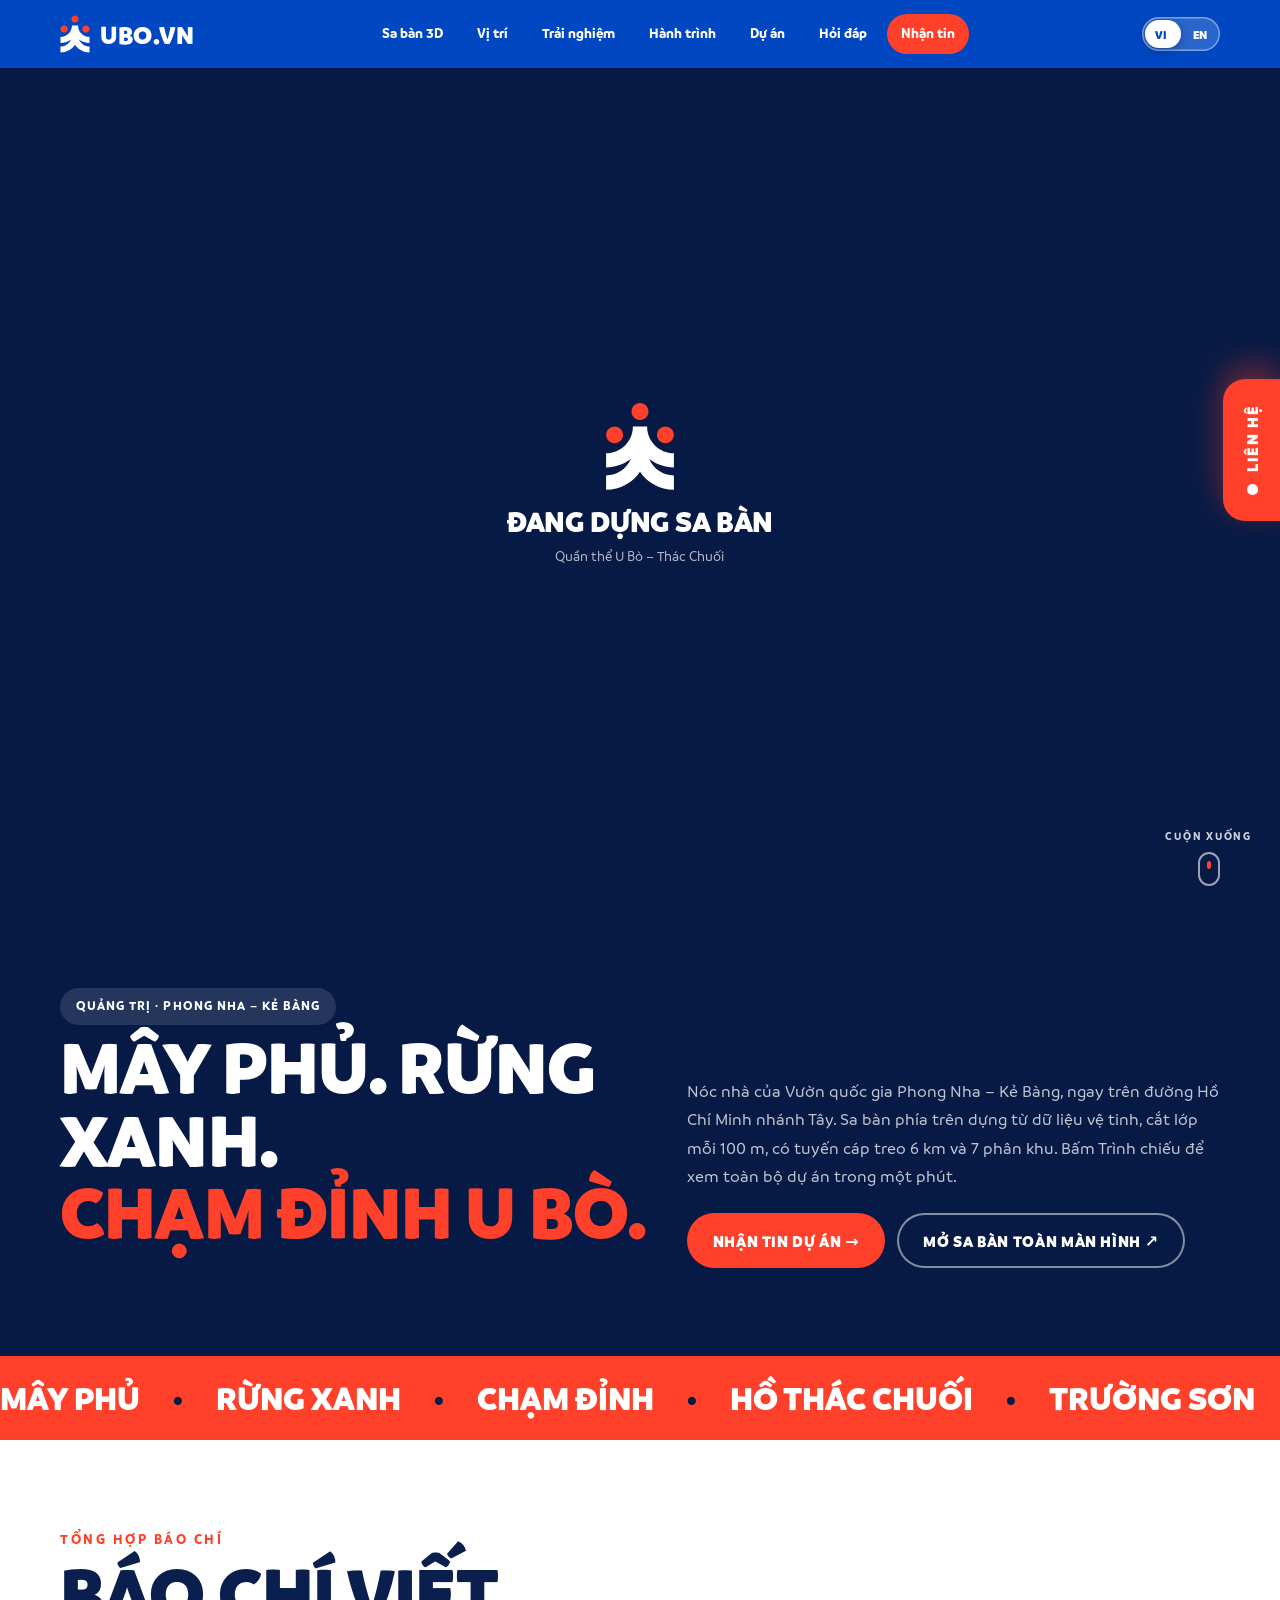
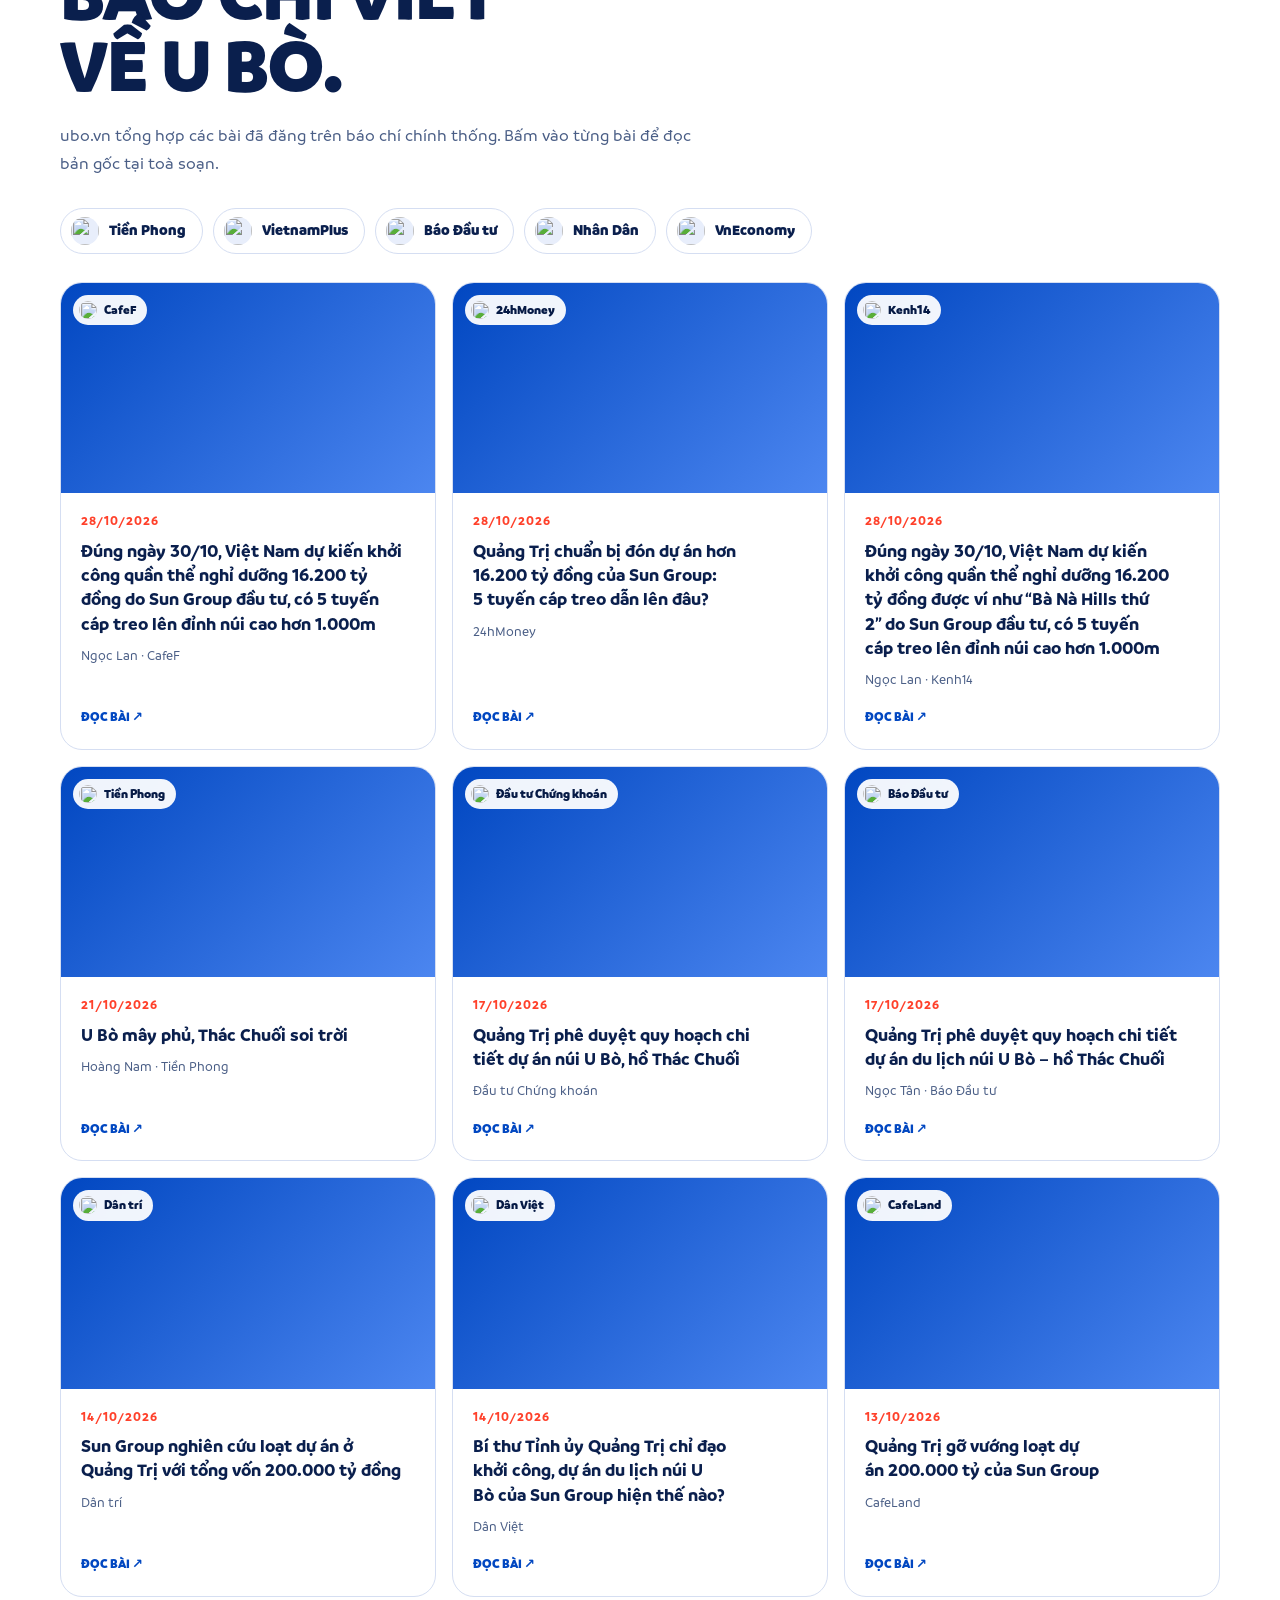
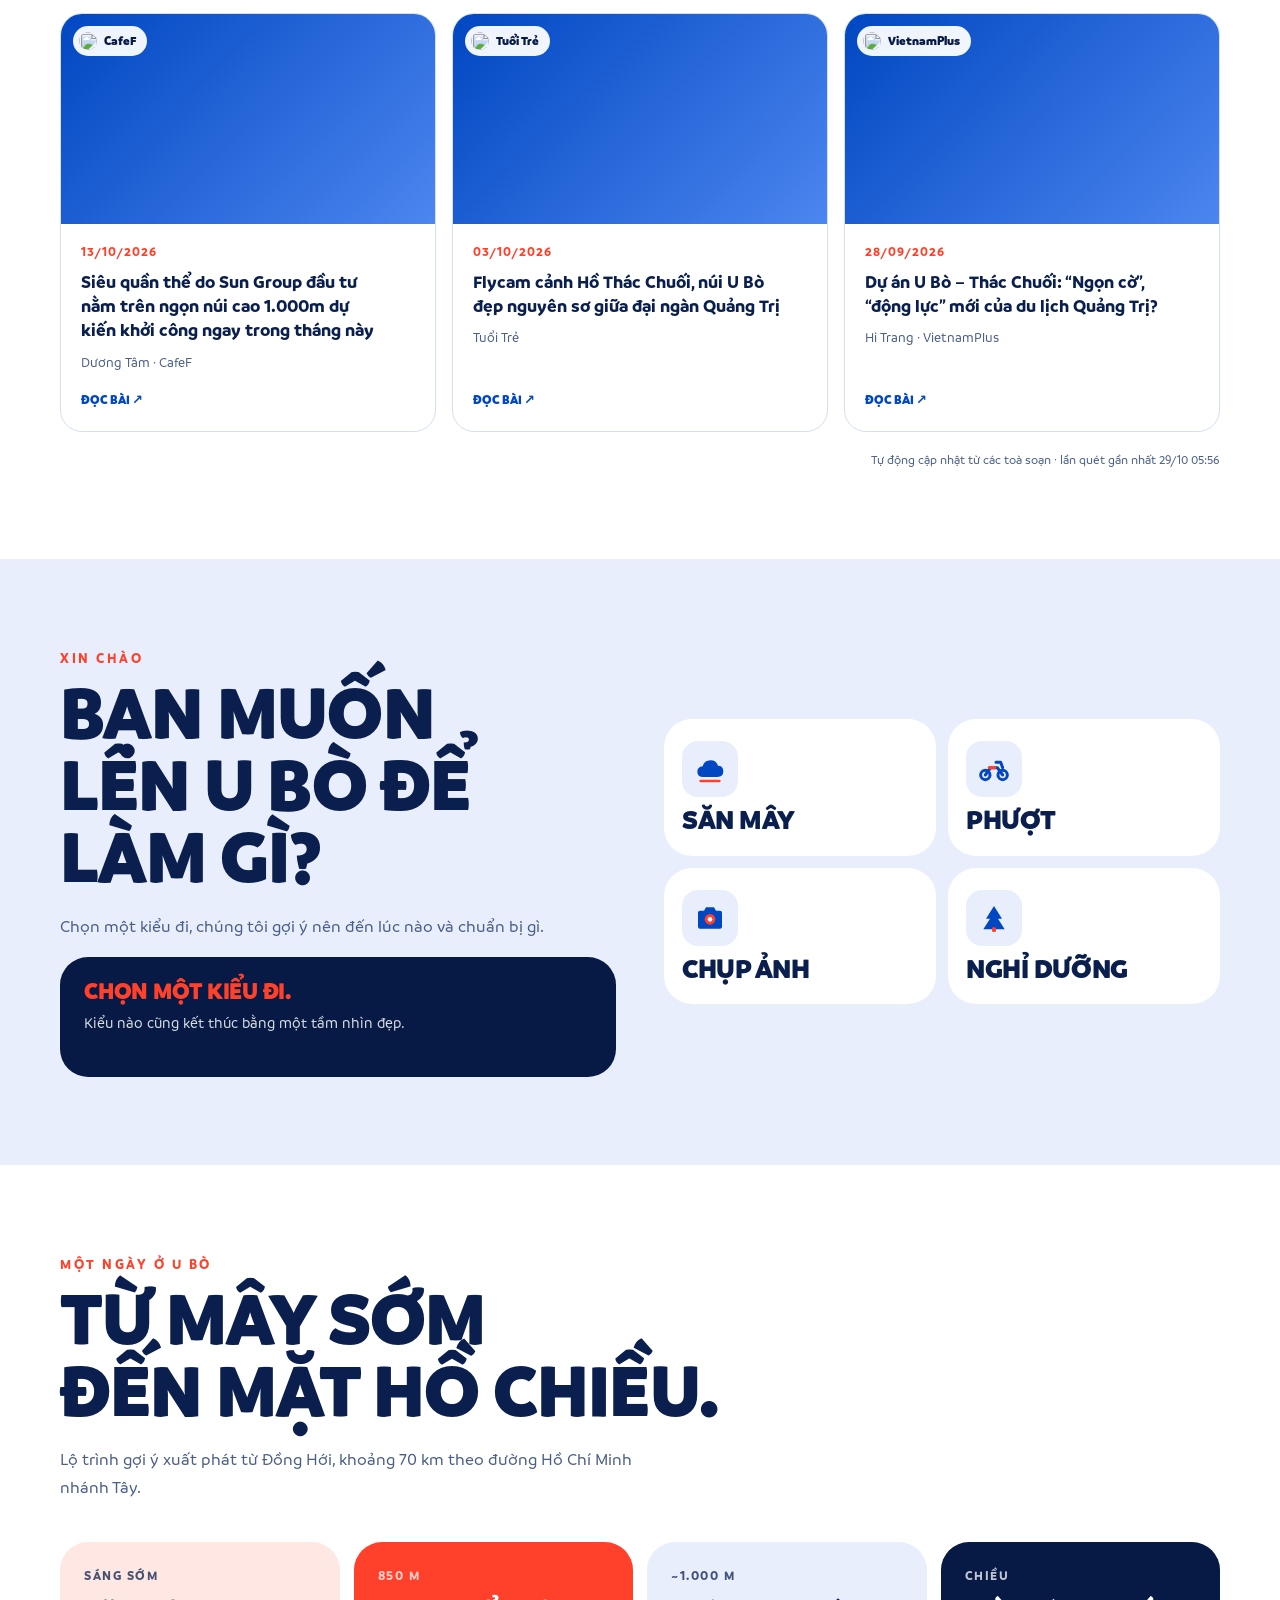
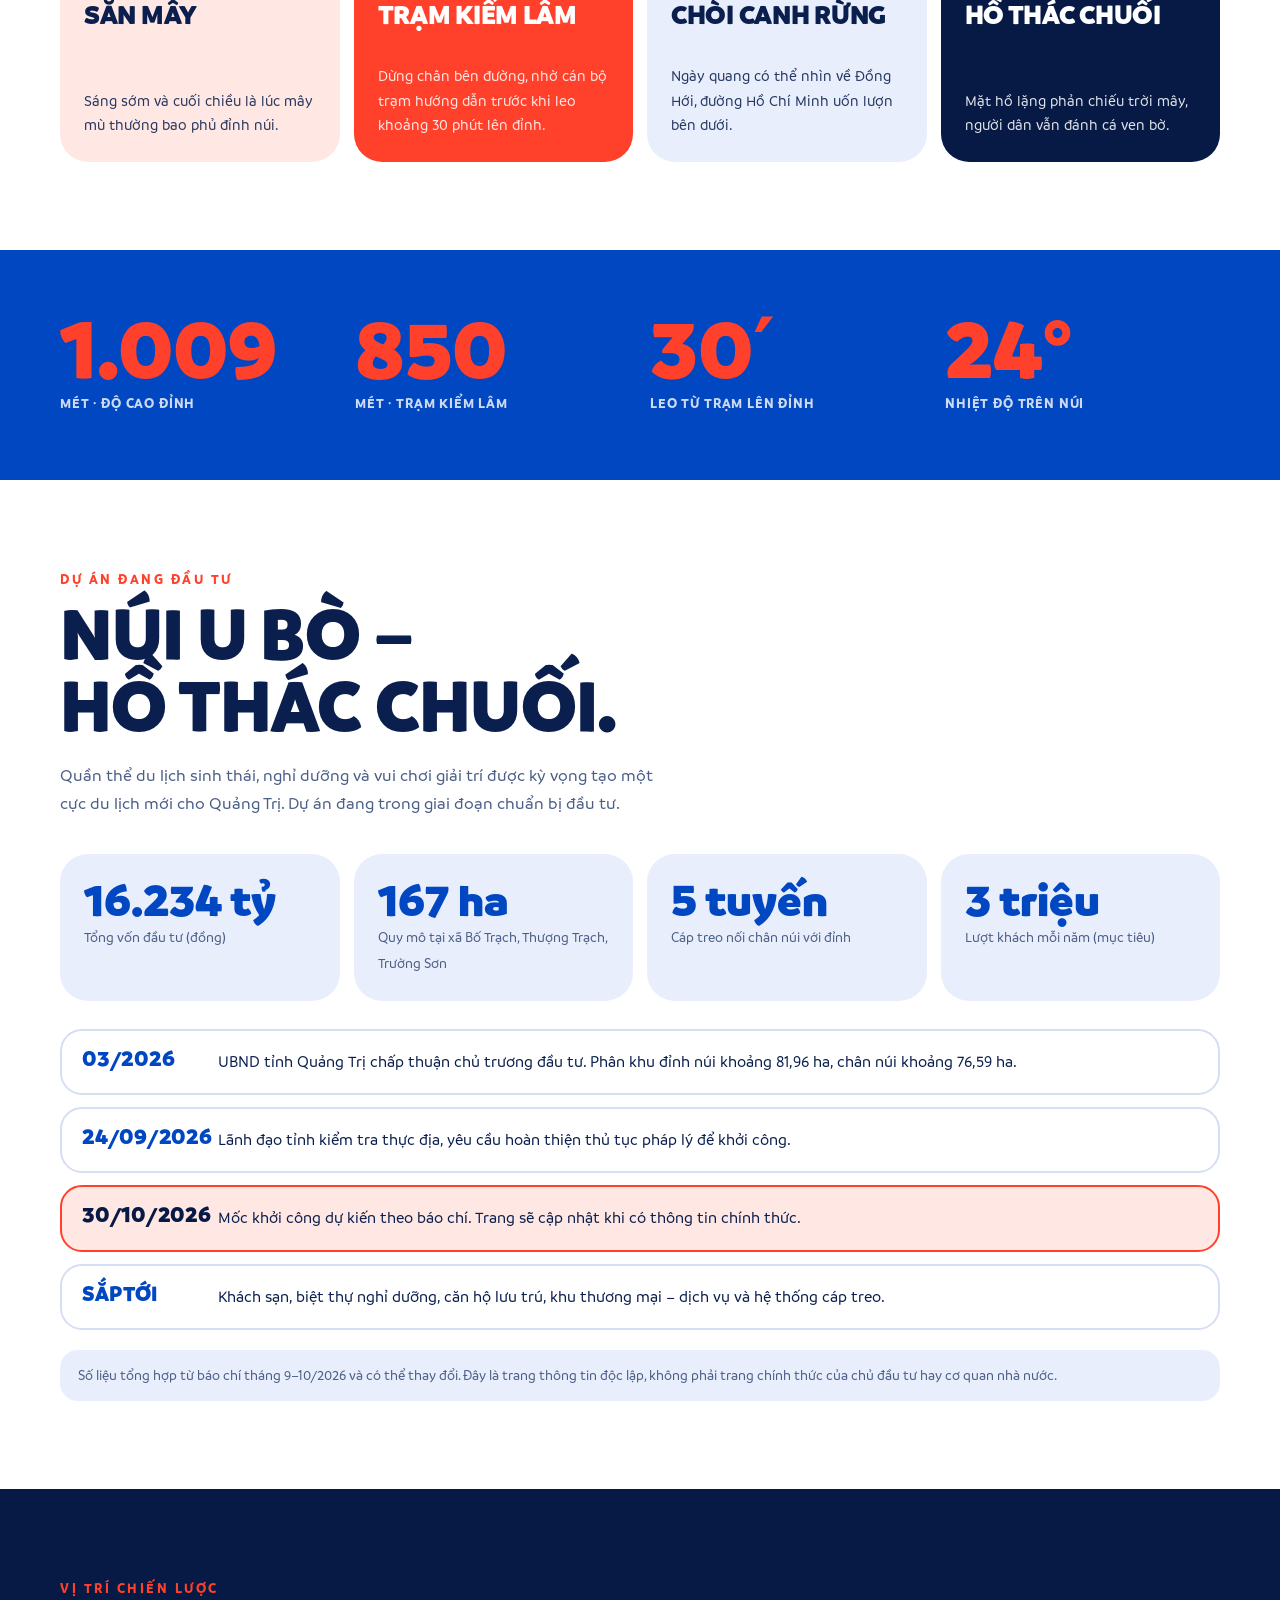
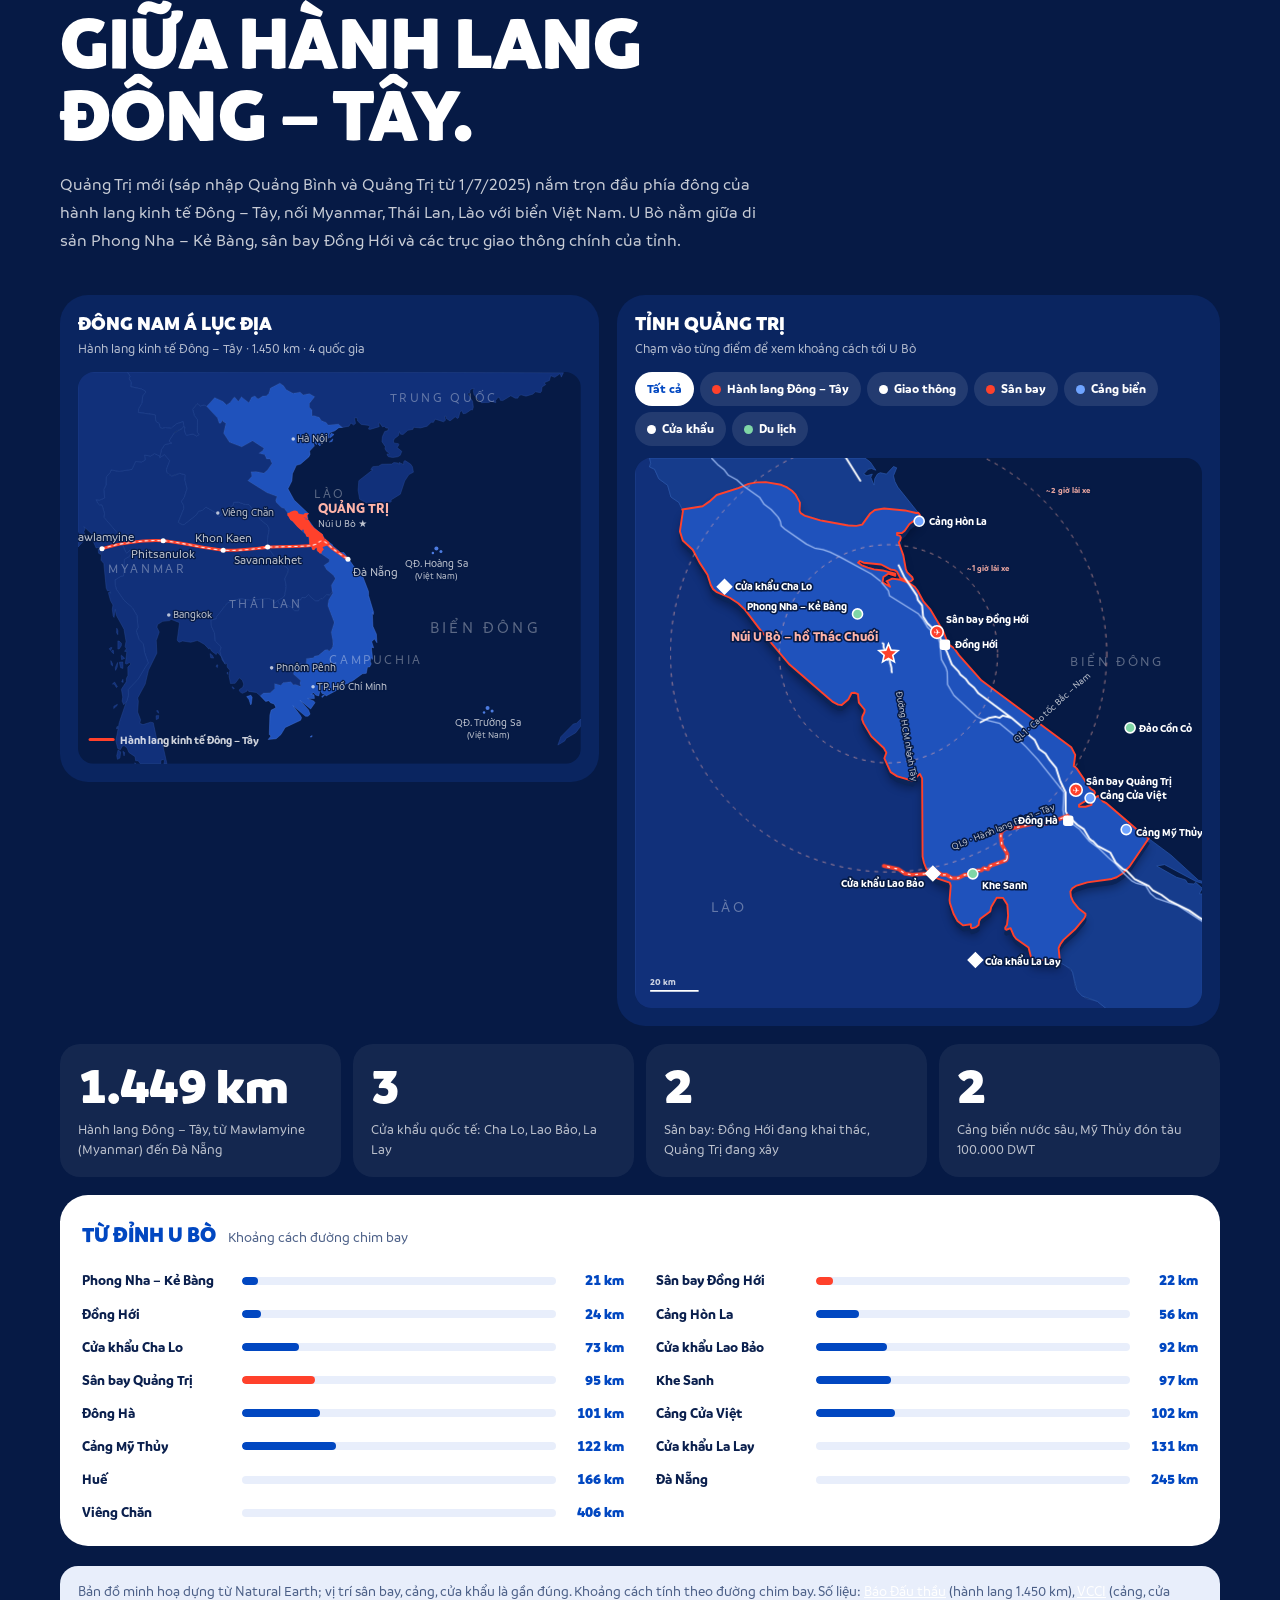
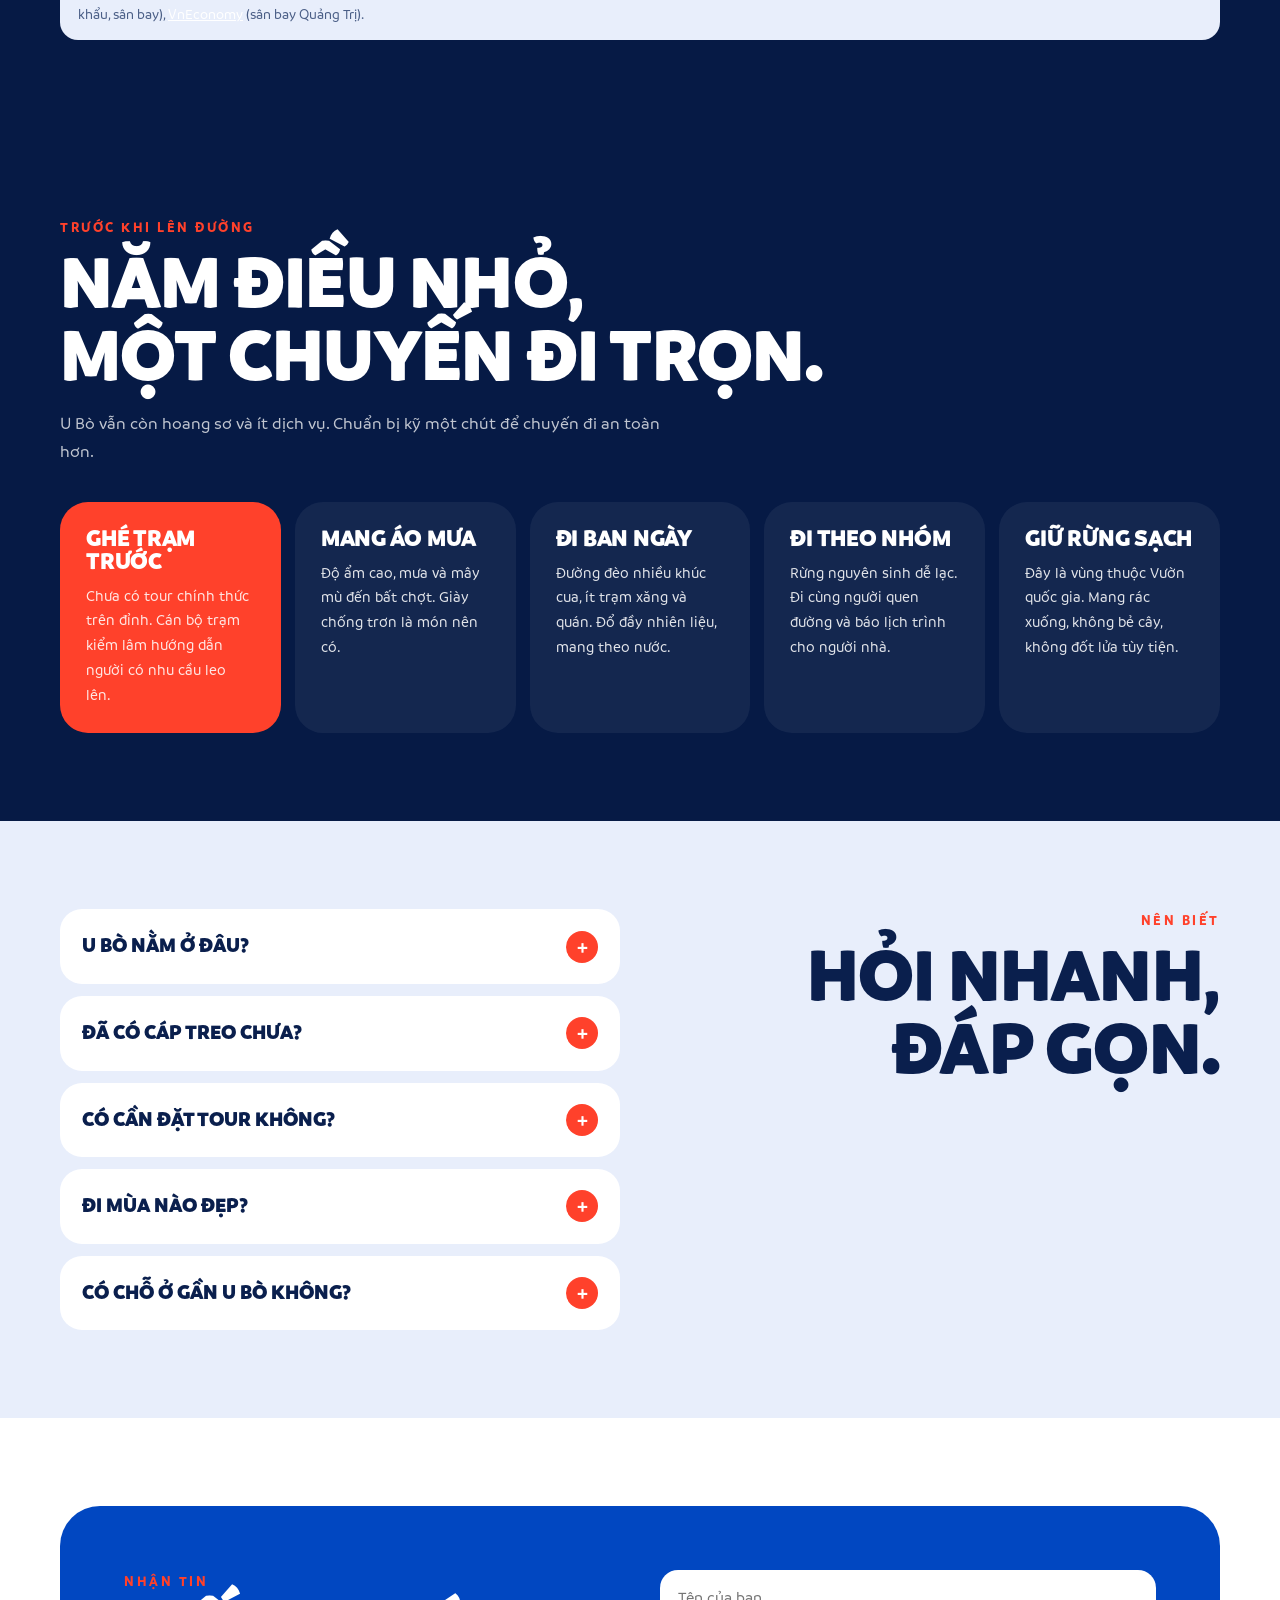
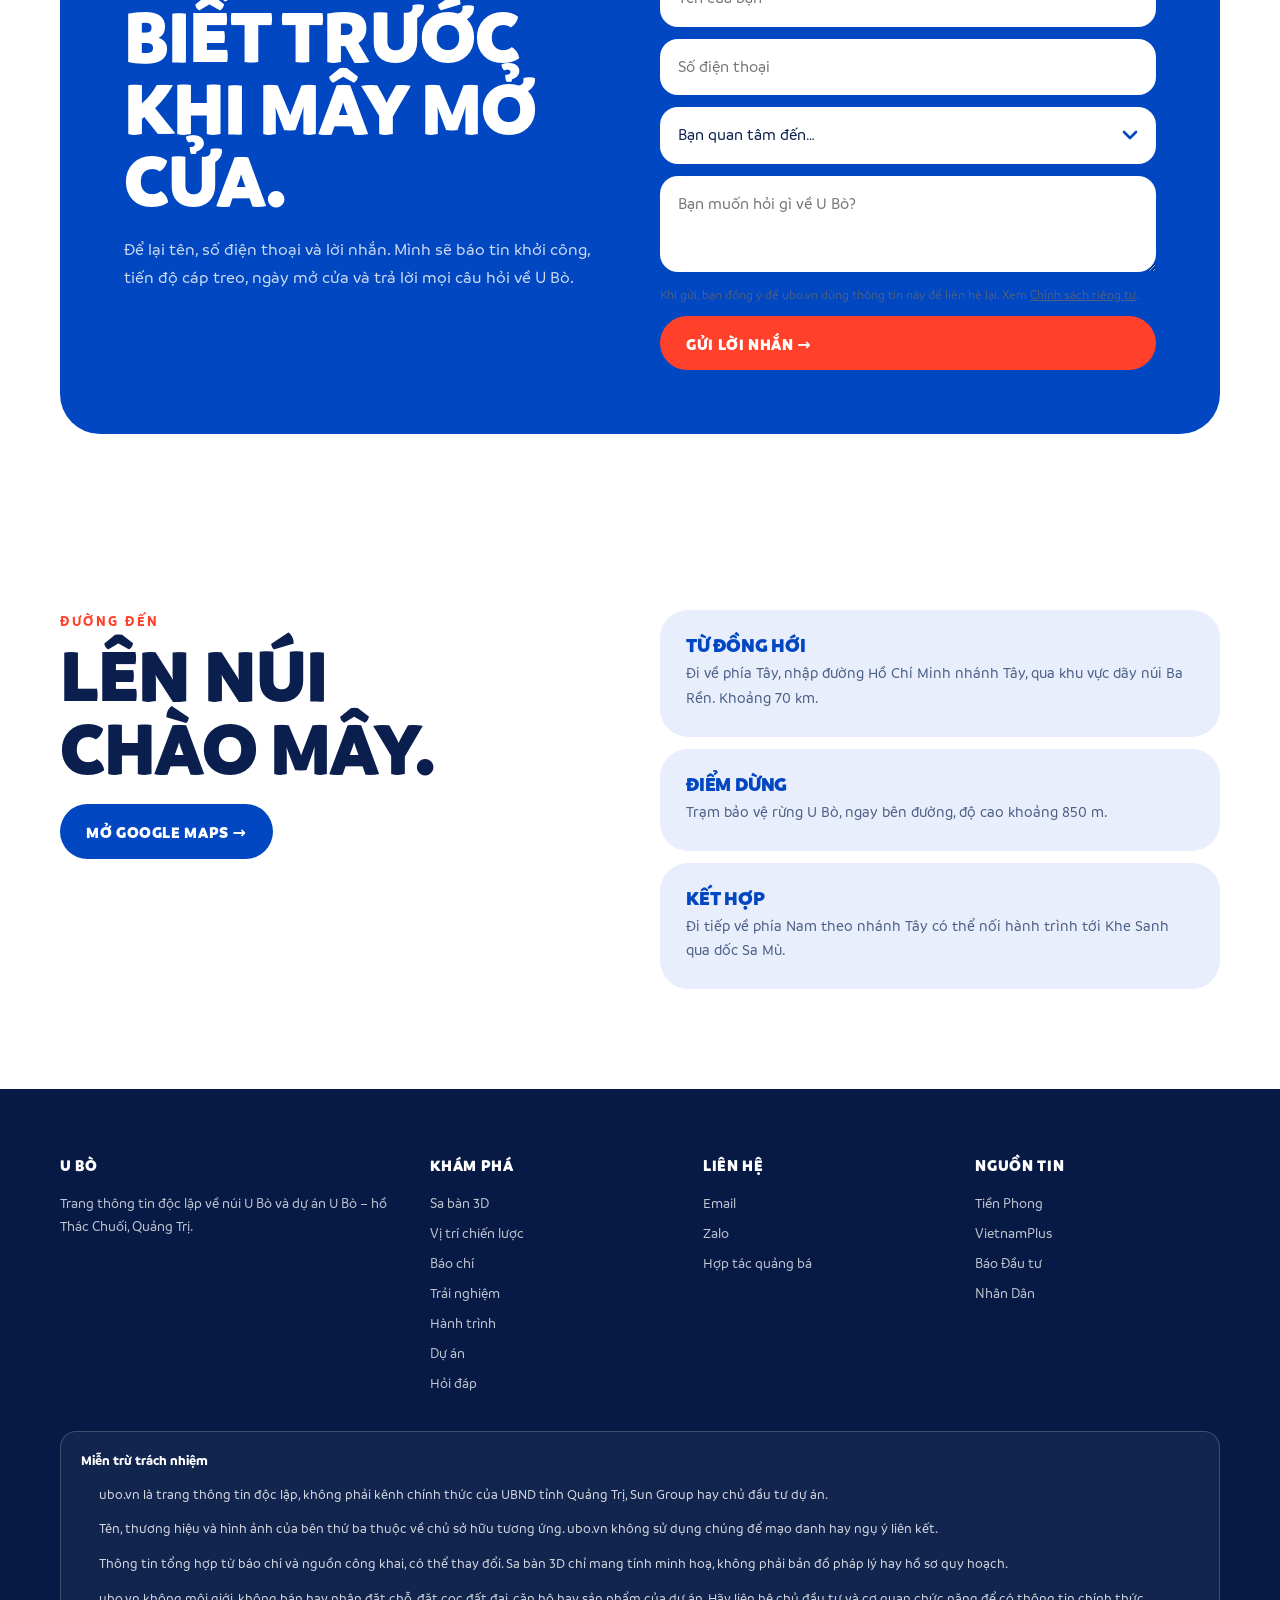
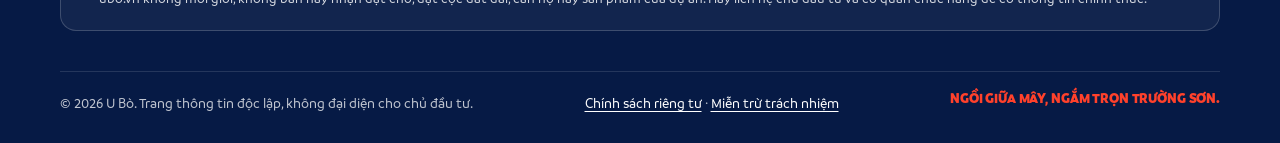
==== commit 8c555184: "Nhấn mạnh an toàn: miễn trừ trách nhiệm, chính sách riêng tư, đồng ý thu thập dữ liệu ở biểu mẫu Co-" ====
--- a/index.html
+++ b/index.html
@@ -347,6 +347,10 @@
 footer h4{font-family:var(--display);font-weight:800;text-transform:uppercase;color:#fff;font-size:16px;margin:0 0 12px;letter-spacing:.04em}
 footer ul{list-style:none;margin:0;padding:0;display:grid;gap:7px}
 footer a{text-decoration:none}footer a:hover{color:var(--sun)}
+.disc{margin-top:36px;padding:18px 20px;border:1px solid rgba(255,255,255,.18);border-radius:16px;background:rgba(255,255,255,.05);font-size:13.5px;line-height:1.6;color:rgba(255,255,255,.82)}
+.disc b{color:#fff}.disc ul{margin:8px 0 0;padding-left:18px}.disc li{margin:3px 0}
+.fbot a{color:#fff;text-decoration:underline;text-underline-offset:3px}
+.consent{margin:2px 0 0;font-size:12.5px;line-height:1.5;color:var(--muted)}.consent a{color:inherit;text-decoration:underline}
 .fbot{margin-top:40px;padding-top:20px;border-top:1px solid rgba(255,255,255,.12);display:flex;flex-wrap:wrap;justify-content:space-between;gap:12px}
 .fbot .d{color:var(--sun);font-size:14px}
 
@@ -632,6 +636,7 @@
         </select>
         <textarea name="message" required placeholder="Bạn muốn hỏi gì về U Bò?"></textarea>
         <input type="text" name="_honey" tabindex="-1" autocomplete="off" style="display:none">
+        <p class="consent">Khi gửi, bạn đồng ý để ubo.vn dùng thông tin này để liên hệ lại. Xem <a href="privacy.html">Chính sách riêng tư</a>.</p>
         <button class="btn sun" type="submit">Gửi lời nhắn →</button>
         <div class="ok" id="ok" role="status" aria-live="polite"></div>
       </form>
@@ -681,7 +686,14 @@
         </ul>
       </div>
     </div>
-    <div class="fbot"><span>© 2026 U Bò. Trang thông tin độc lập, không đại diện cho chủ đầu tư.</span><span class="d">Ngồi giữa mây, ngắm trọn Trường Sơn.</span></div>
+    <div class="disc" id="mien-tru" role="note"><b>Miễn trừ trách nhiệm</b>
+      <ul>
+        <li>ubo.vn là trang thông tin độc lập, không phải kênh chính thức của UBND tỉnh Quảng Trị, Sun Group hay chủ đầu tư dự án.</li>
+        <li>Tên, thương hiệu và hình ảnh của bên thứ ba thuộc về chủ sở hữu tương ứng. ubo.vn không sử dụng chúng để mạo danh hay ngụ ý liên kết.</li>
+        <li>Thông tin tổng hợp từ báo chí và nguồn công khai, có thể thay đổi. Sa bàn 3D chỉ mang tính minh hoạ, không phải bản đồ pháp lý hay hồ sơ quy hoạch.</li>
+        <li>ubo.vn không môi giới, không bán hay nhận đặt chỗ, đặt cọc đất đai, căn hộ hay sản phẩm của dự án. Hãy liên hệ chủ đầu tư và cơ quan chức năng để có thông tin chính thức.</li>
+      </ul></div>
+    <div class="fbot"><span>© 2026 U Bò. Trang thông tin độc lập, không đại diện cho chủ đầu tư.</span><span><a href="privacy.html">Chính sách riêng tư</a> · <a href="#mien-tru">Miễn trừ trách nhiệm</a></span><span class="d">Ngồi giữa mây, ngắm trọn Trường Sơn.</span></div>
   </div>
 </footer>
 <div class="dock" id="dock">
@@ -703,6 +715,7 @@
       </select></label>
       <label><span>Nội dung</span><textarea name="message" rows="3" required placeholder="Bạn muốn hỏi gì về U Bò?"></textarea></label>
       <input type="text" name="_honey" tabindex="-1" autocomplete="off" style="display:none">
+      <p class="consent">Khi gửi, bạn đồng ý để ubo.vn dùng thông tin này để liên hệ lại. Xem <a href="privacy.html">Chính sách riêng tư</a>.</p>
       <button class="btn sun" type="submit" id="dockSend">Gửi lời nhắn →</button>
       <p class="dk-msg" id="dockMsg" role="status" aria-live="polite"></p>
     </form>
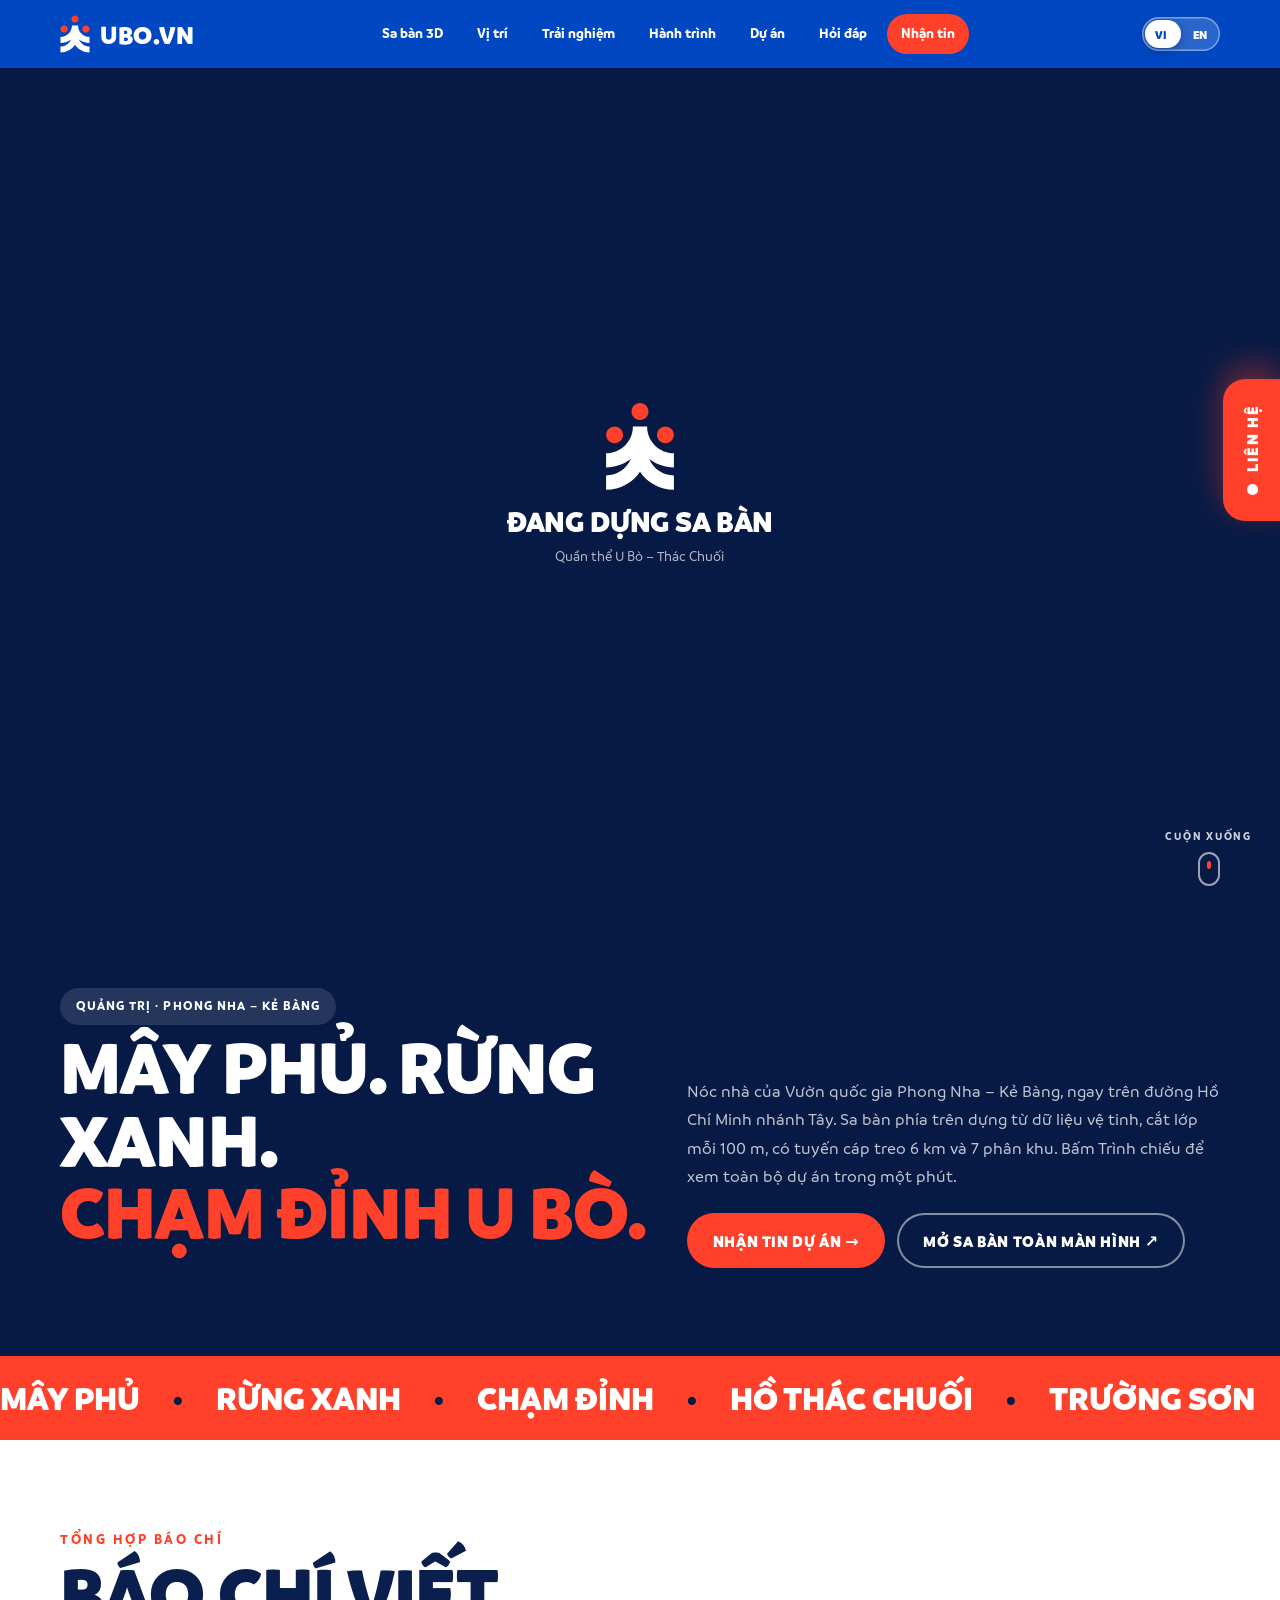
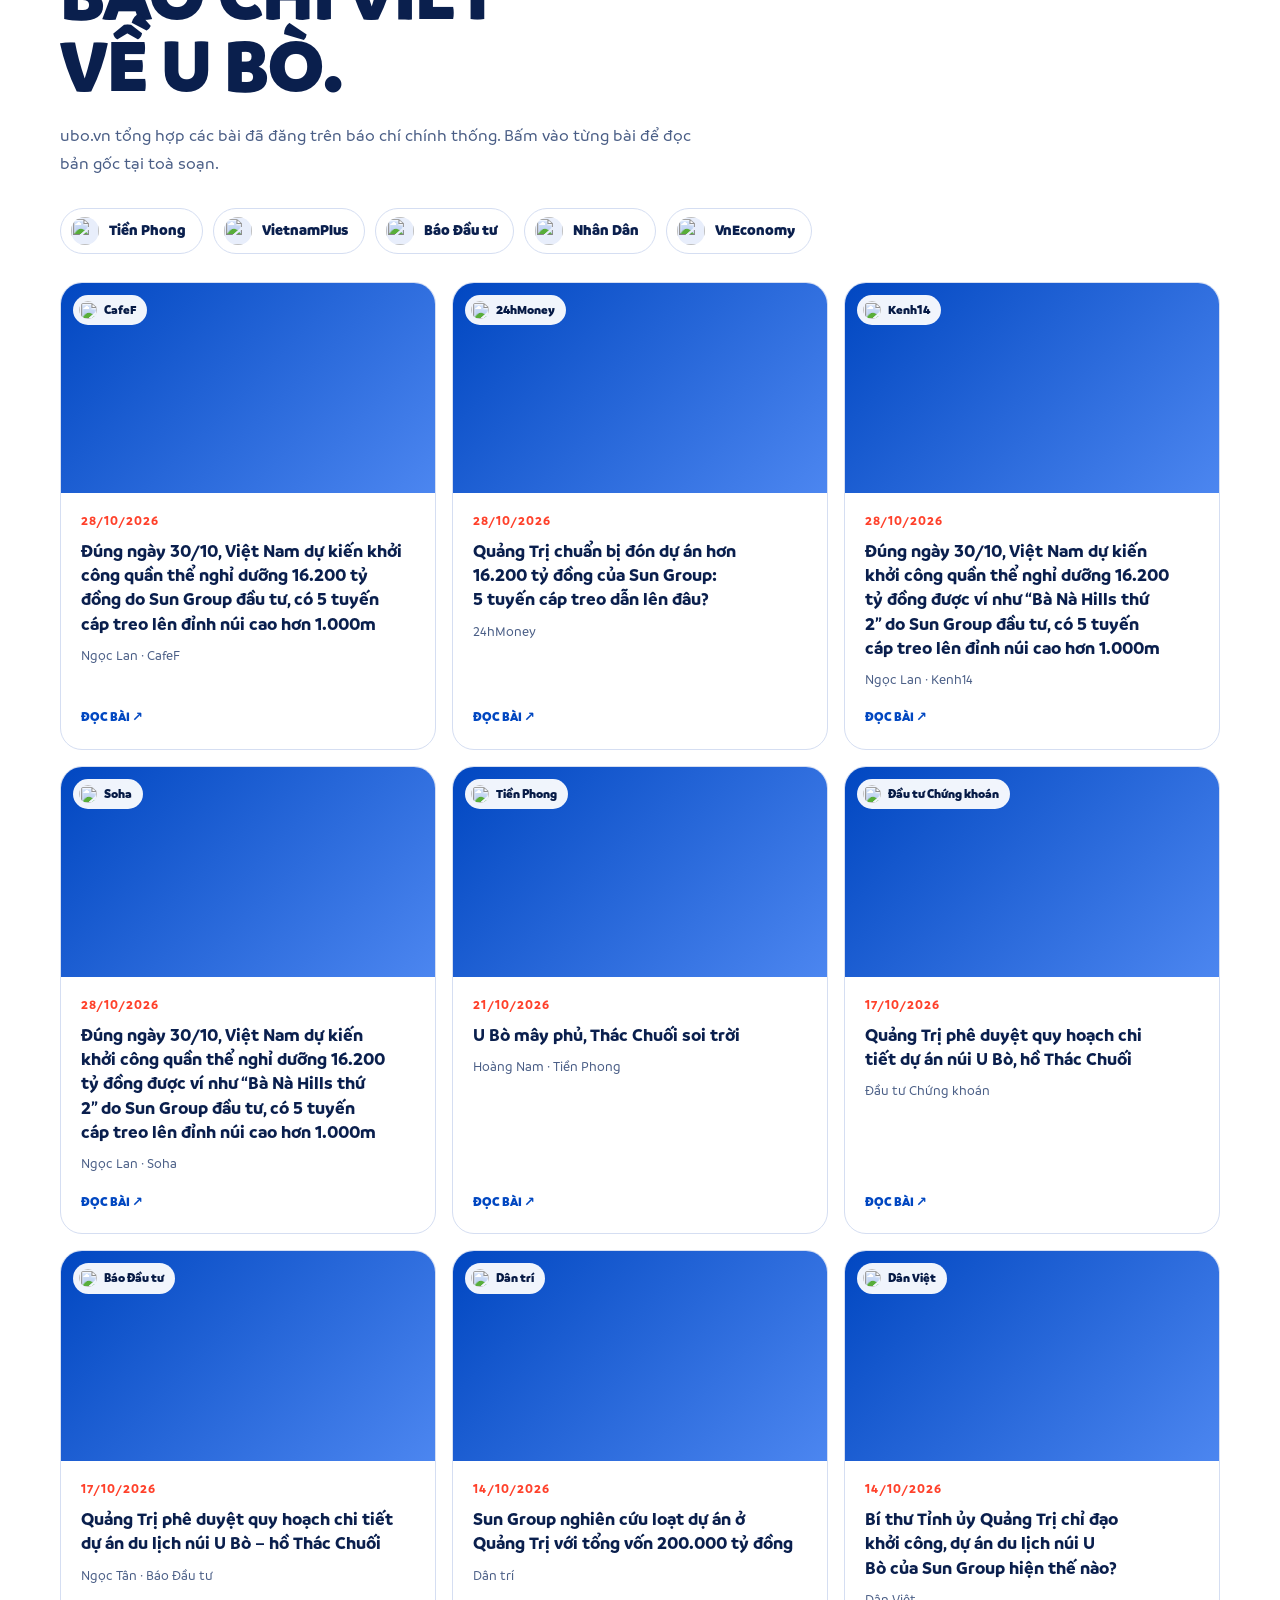
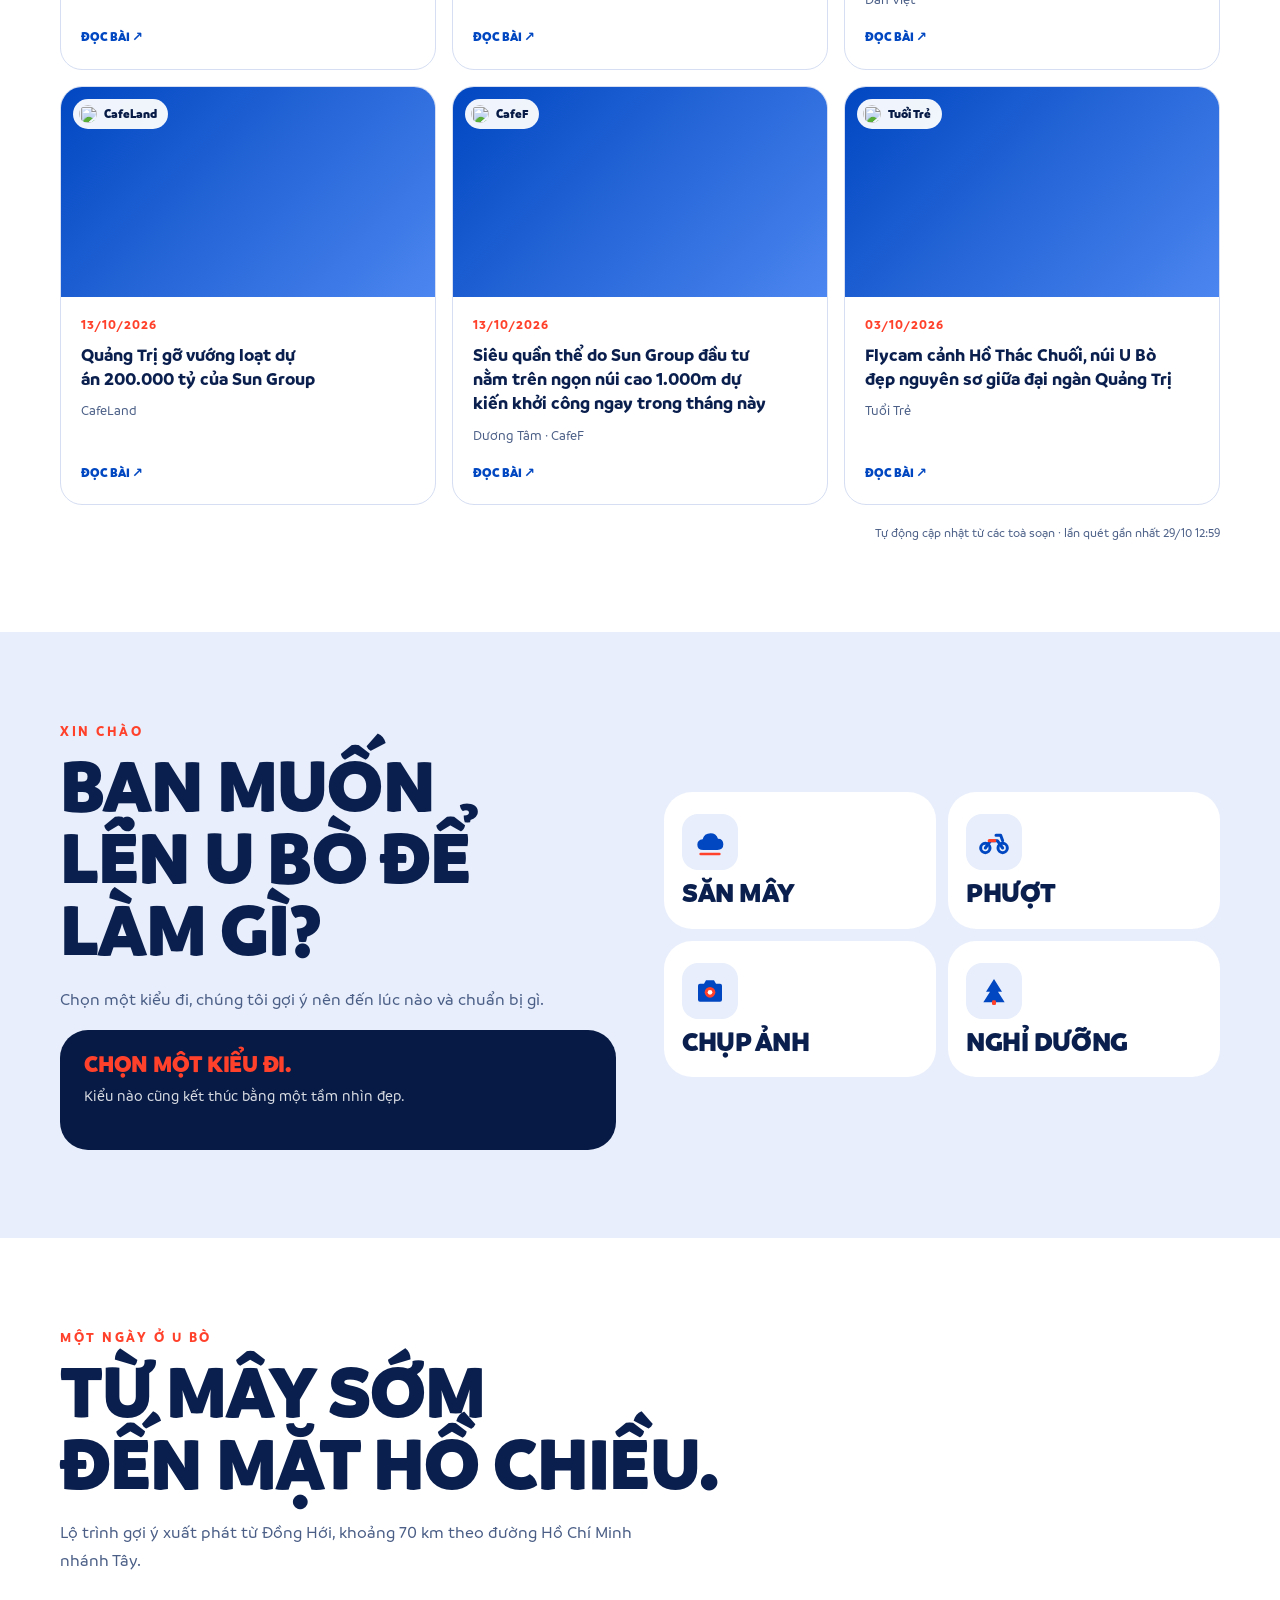
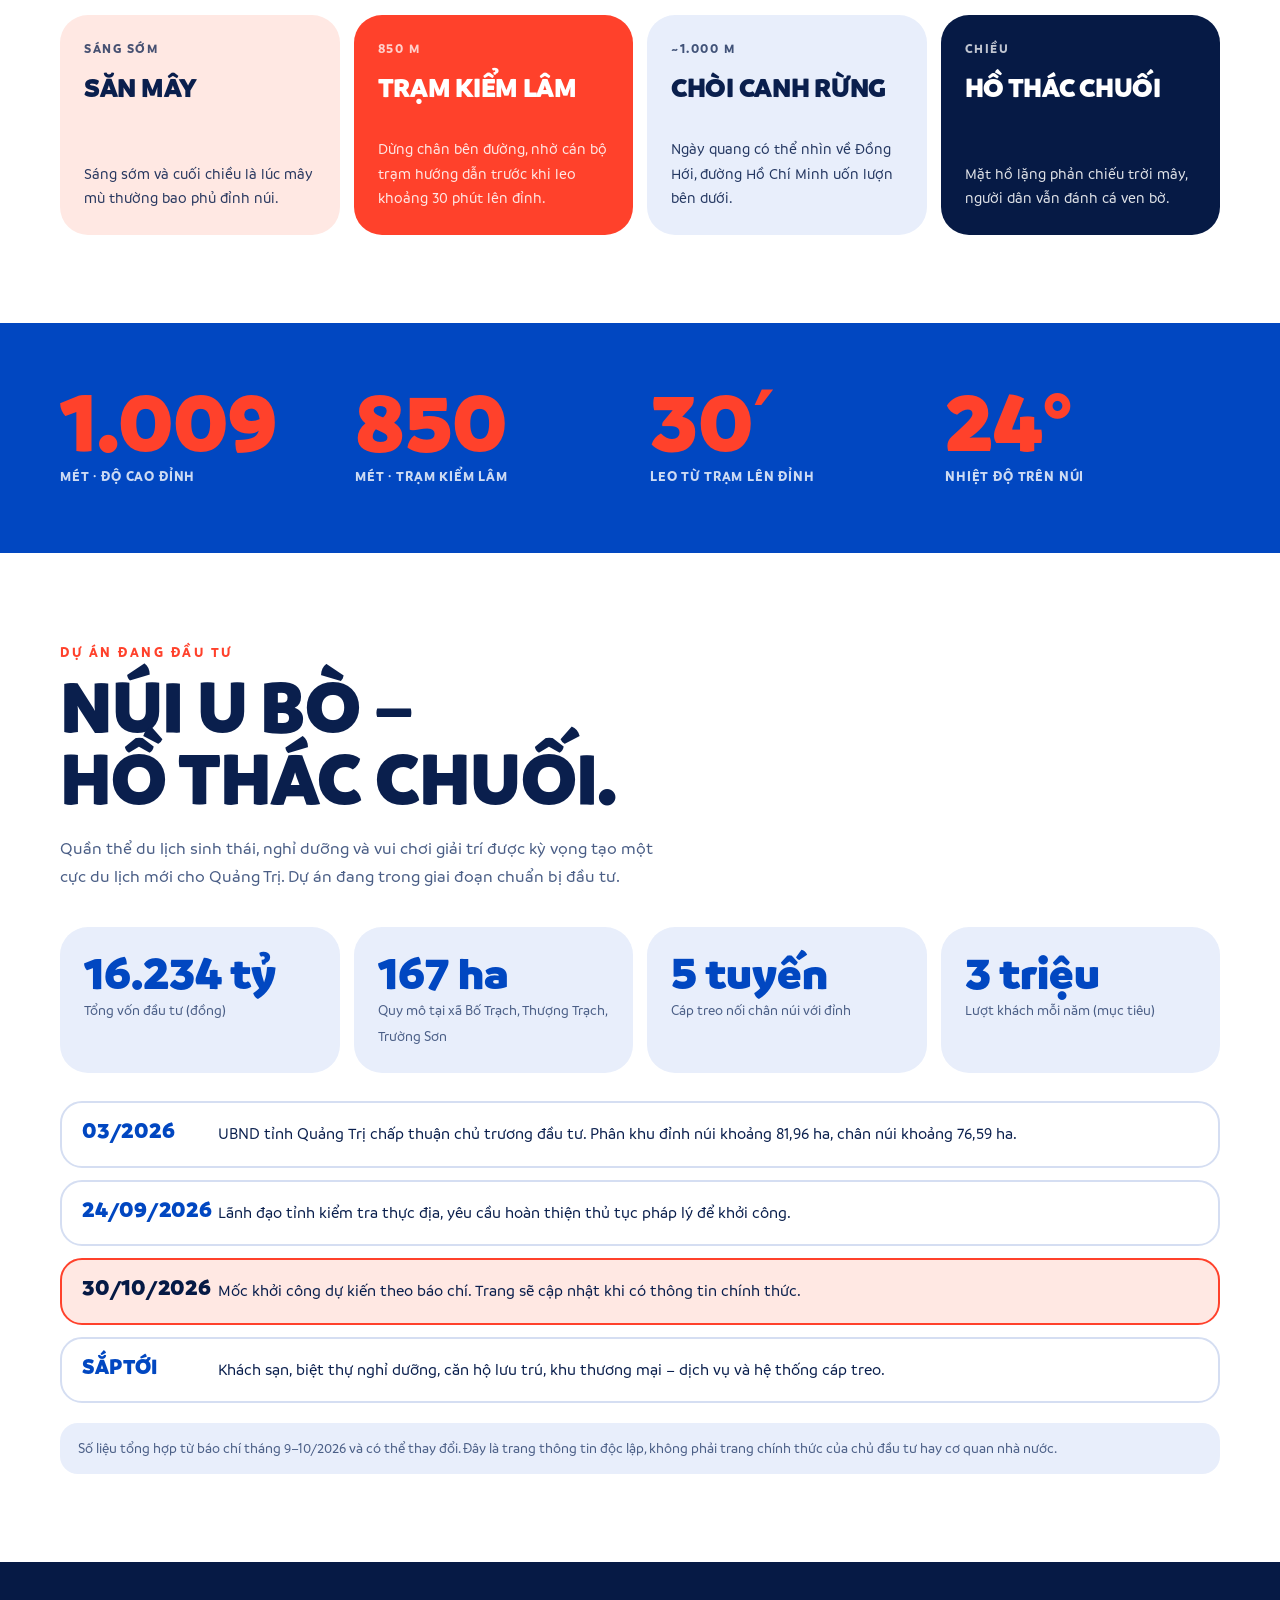
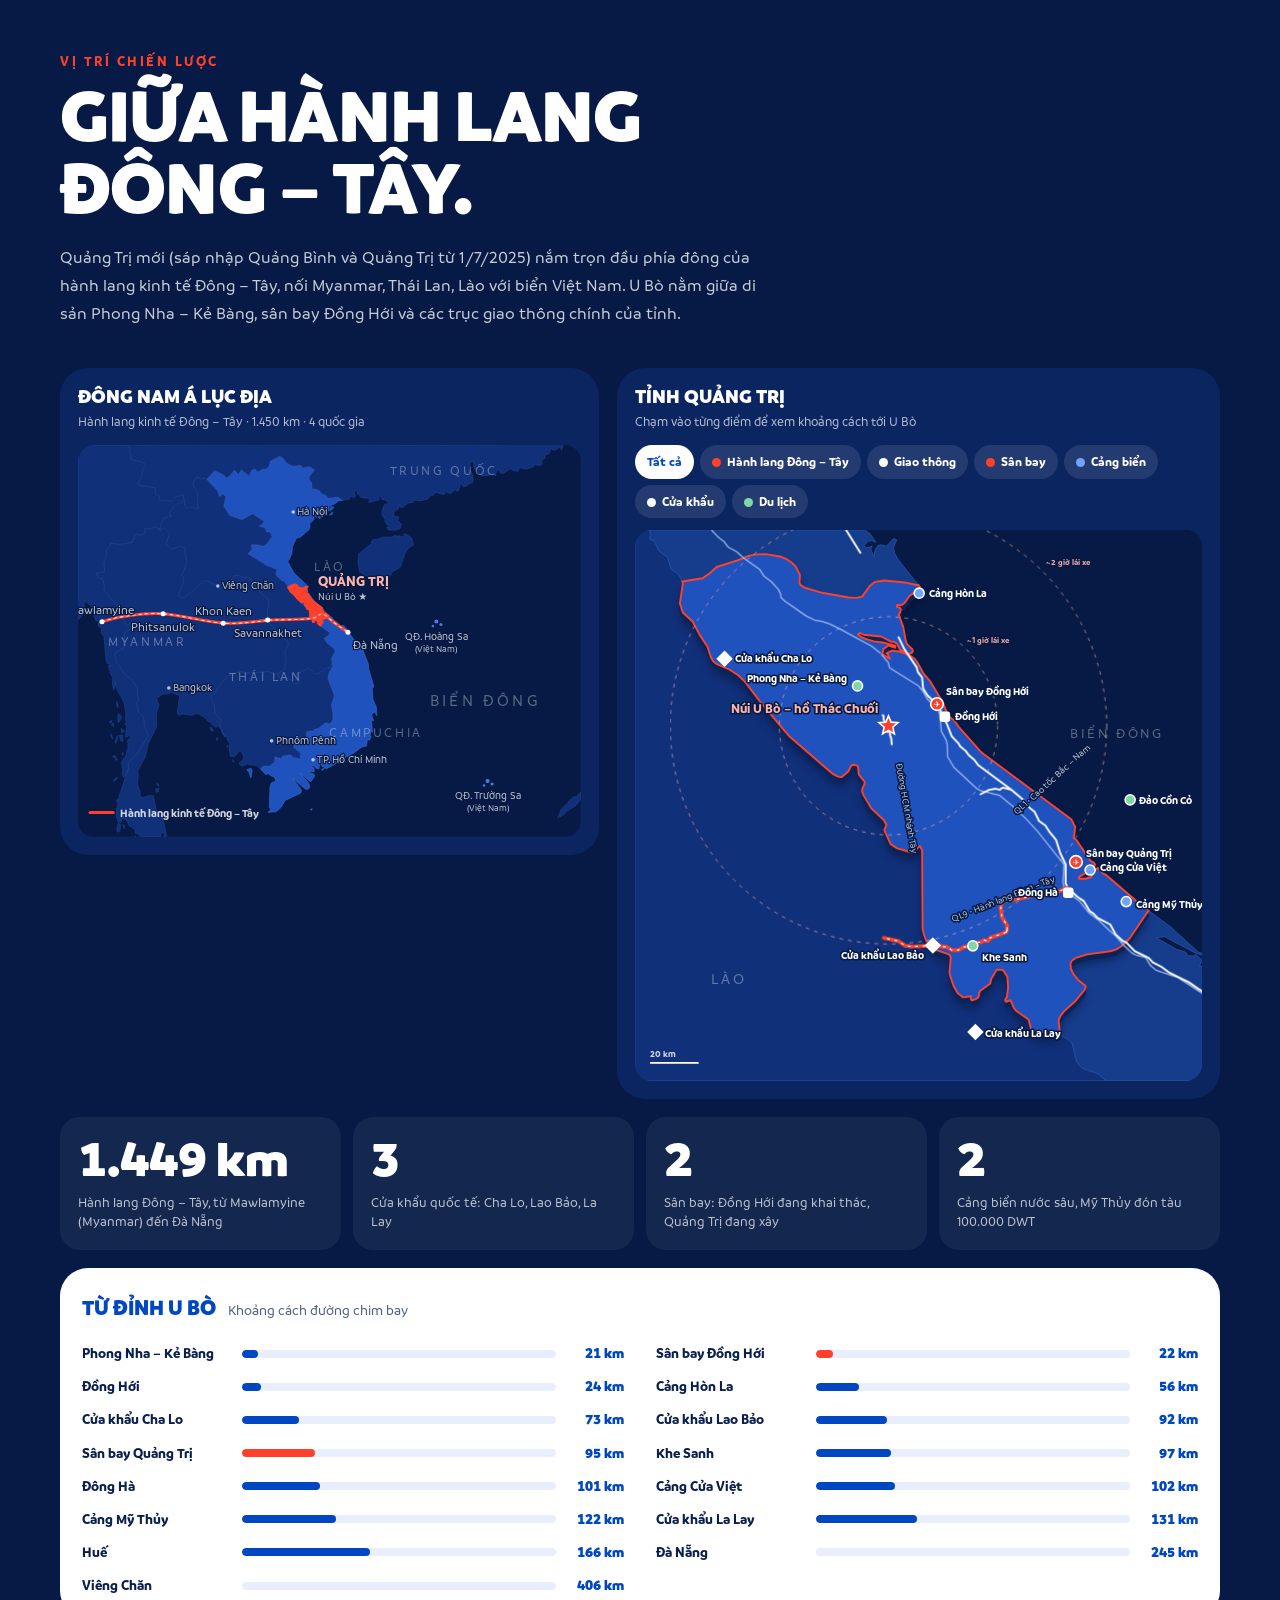
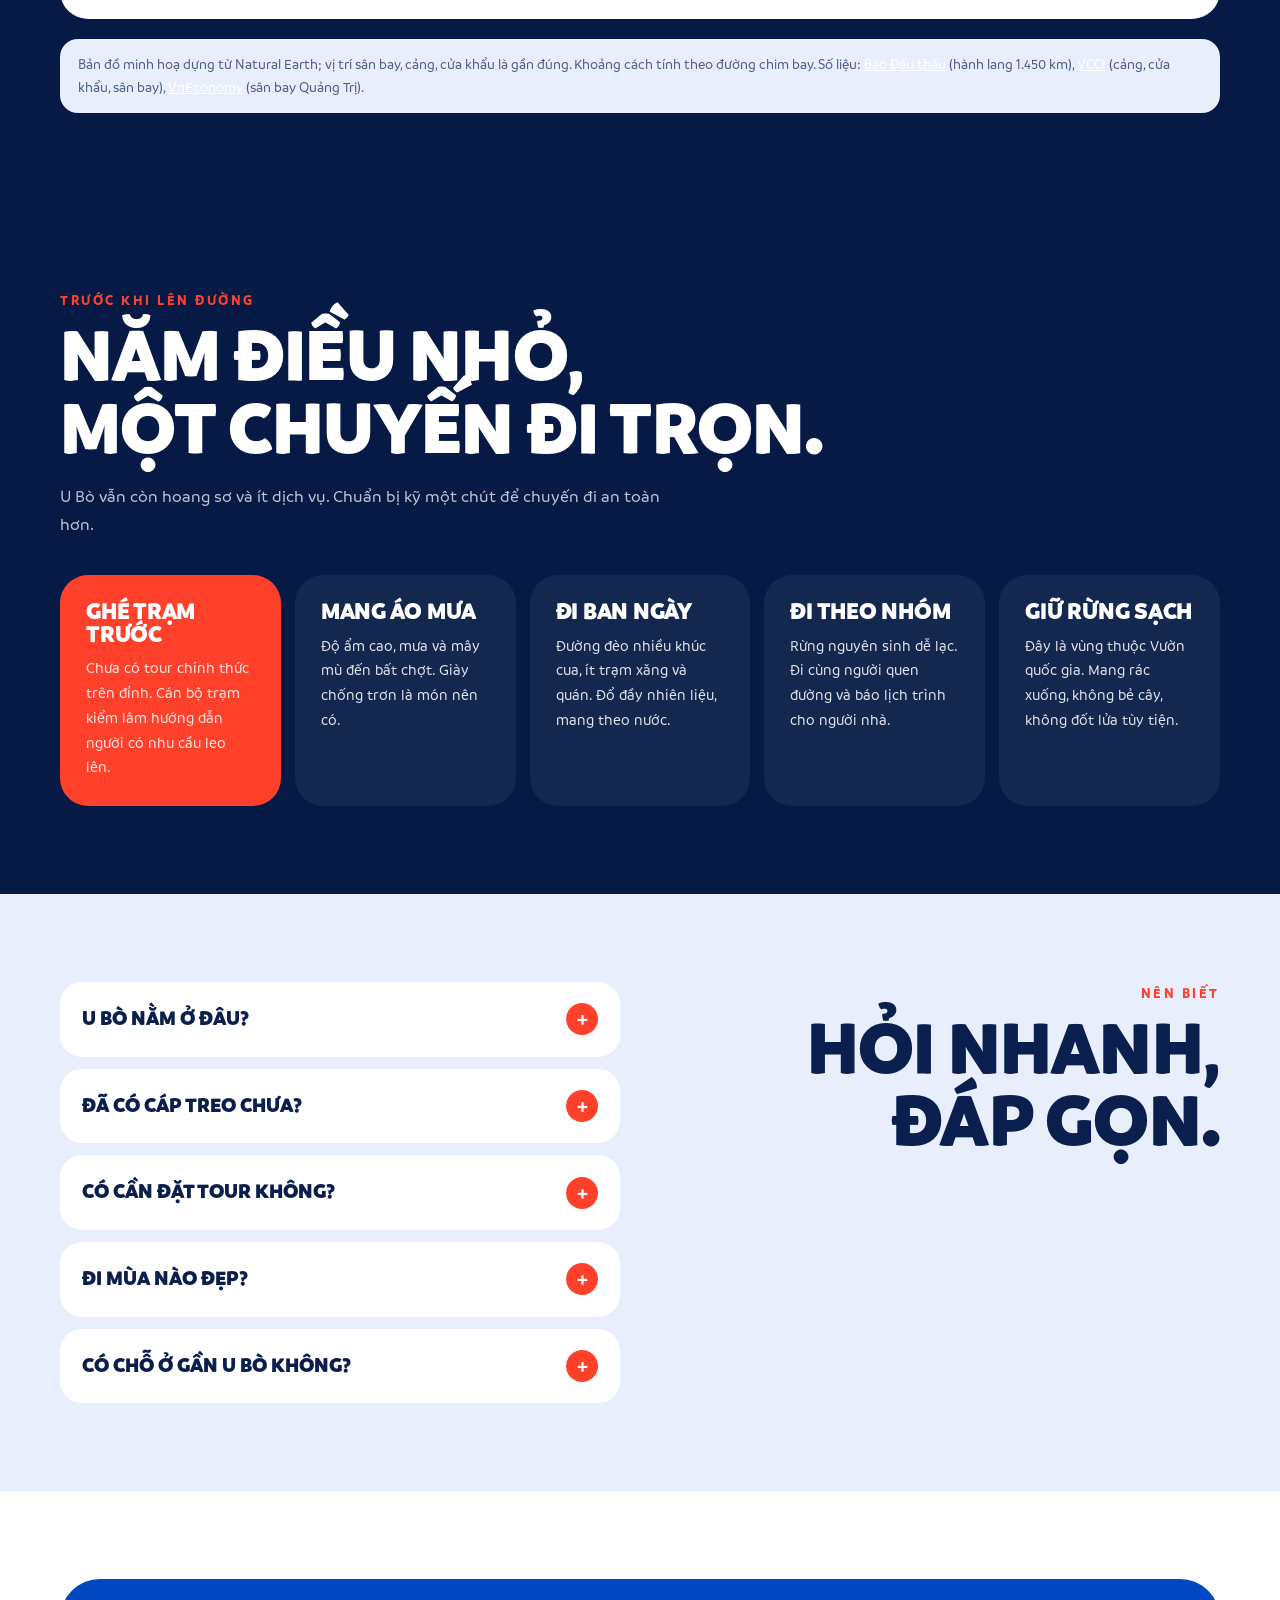
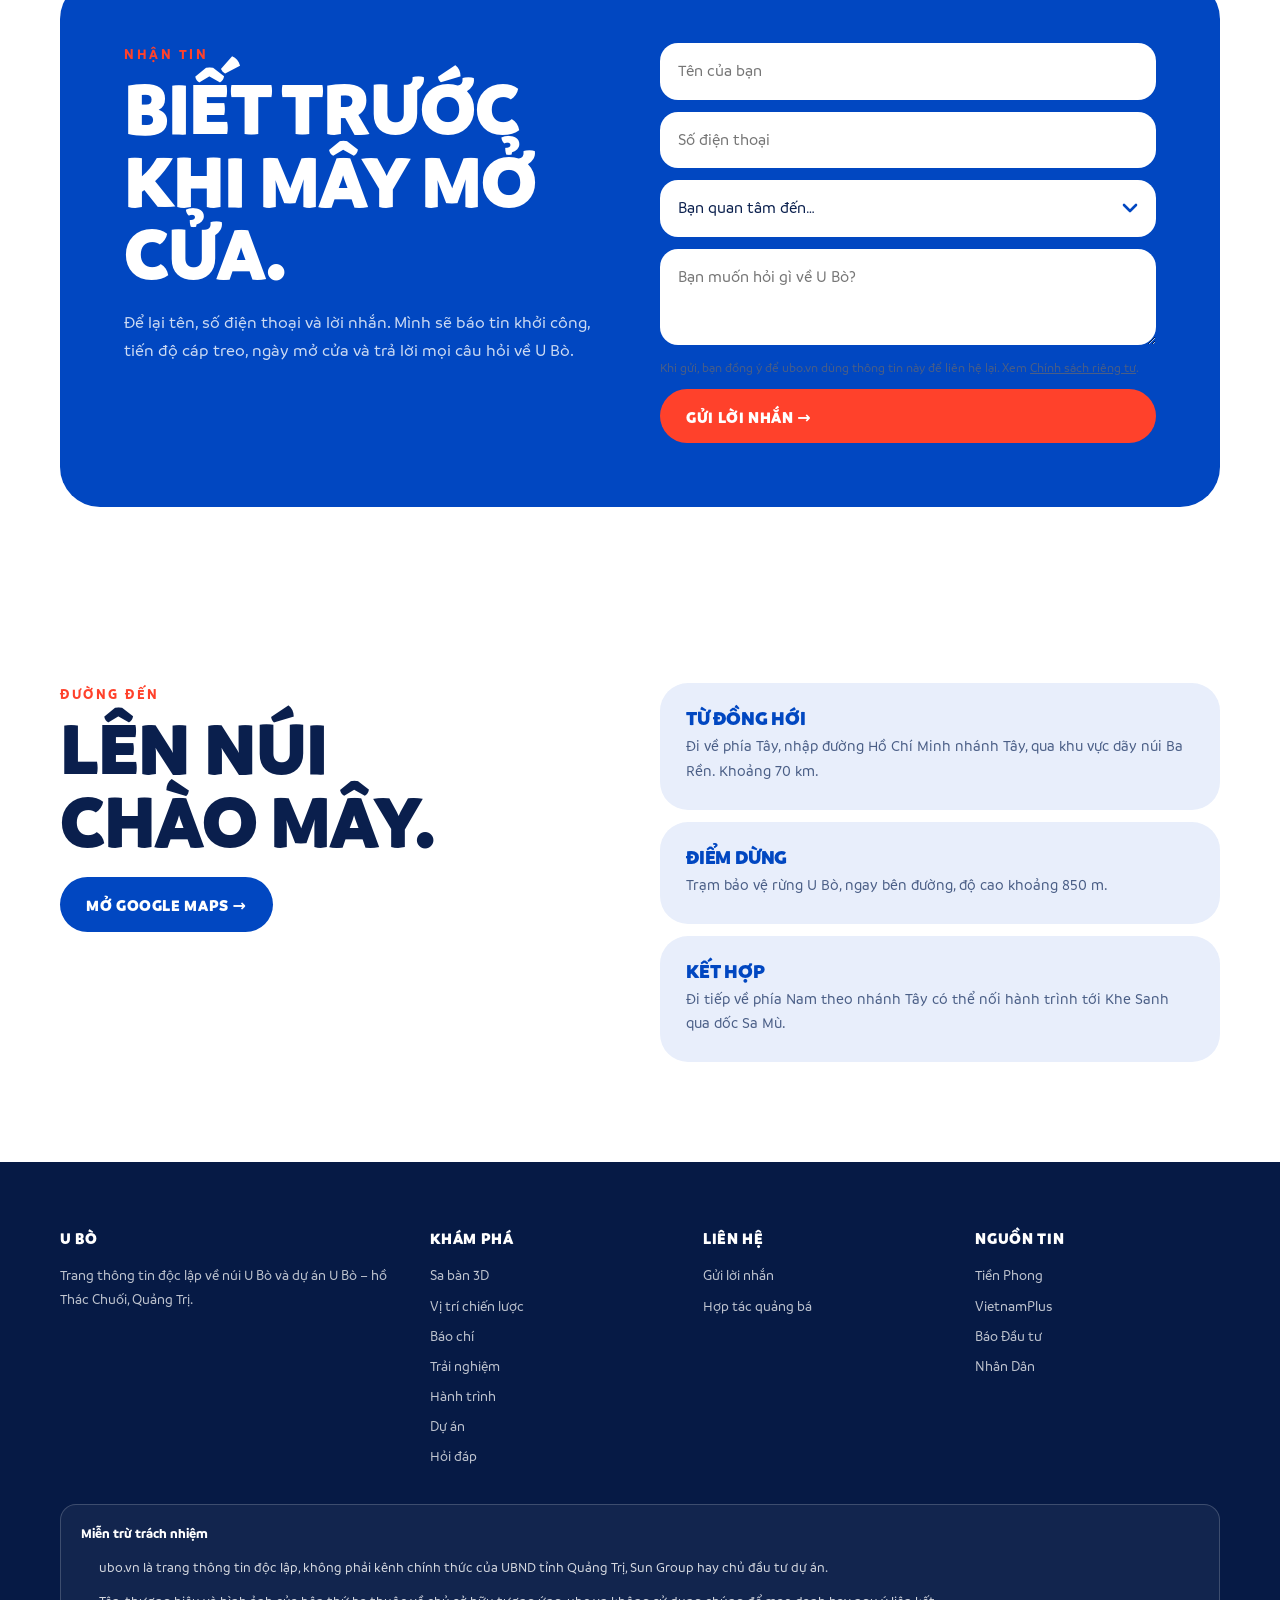
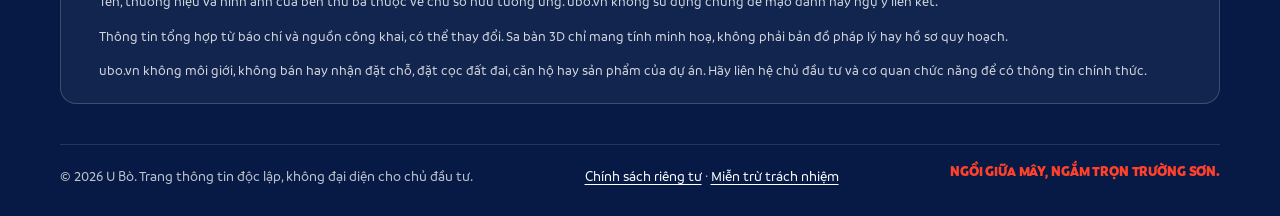
==== commit 06a6680d: "Gỡ email, số điện thoại, Zalo và tên cá nhân khỏi mọi trang; lỗi gửi chỉ báo thử lại Co-Authored-By:" ====
--- a/index.html
+++ b/index.html
@@ -674,7 +674,7 @@
       </div>
       <div>
         <h4>Liên hệ</h4>
-        <ul><li><a id="mailLink" href="#">Email</a></li><li><a id="zaloLink" href="#" target="_blank" rel="noopener">Zalo</a></li><li><a href="#nhan-tin">Hợp tác quảng bá</a></li></ul>
+        <ul><li><a href="#nhan-tin">Gửi lời nhắn</a></li><li><a href="#nhan-tin">Hợp tác quảng bá</a></li></ul>
       </div>
       <div>
         <h4>Nguồn tin</h4>
@@ -736,8 +736,6 @@
 <script>
 (function(){
   // ===== Thông tin liên hệ – sửa tại đây =====
-  var CONTACT_EMAIL = 'khanhdesignvn@gmail.com';
-  var ZALO = '0988886901';
 
   var C={pine:'#0147C1',sun:'#FF412B',night:'#061A45',mist:'#E8EEFB',cream:'#FFE8E3'};
 
@@ -800,8 +798,6 @@
       if(d.updated){var u=new Date(d.updated);upd.textContent='Tự động cập nhật từ các toà soạn · lần quét gần nhất '+u.getDate()+'/'+(u.getMonth()+1)+' '+String(u.getHours()).padStart(2,'0')+':'+String(u.getMinutes()).padStart(2,'0');}
     }).catch(function(){});
   })();
-  document.getElementById('mailLink').href='mailto:'+CONTACT_EMAIL;
-  document.getElementById('zaloLink').href='https://zalo.me/'+ZALO;
   /* ===== gửi lời nhắn về email + popup cảm ơn + tung hoa ===== */
   var thx=document.getElementById('thx'),fx=document.getElementById('fx'),fxc=fx.getContext('2d'),parts=[],raf=0;
   function flower(c,x,y,r,col,rot){c.save();c.translate(x,y);c.rotate(rot);c.fillStyle=col;for(var k=0;k<5;k++){c.rotate(Math.PI*2/5);c.beginPath();c.ellipse(0,-r*.62,r*.34,r*.62,0,0,7);c.fill();}c.fillStyle='#FFD23F';c.beginPath();c.arc(0,0,r*.26,0,7);c.fill();c.restore();}
@@ -834,10 +830,9 @@
     function fs(){return fetch('https://formsubmit.co/ajax/dd637a1b9e44491b5da94360143241d7',{method:'POST',headers:{'Content-Type':'application/json','Accept':'application/json'},
       body:JSON.stringify(Object.assign({_subject:subj,_template:'table',_captcha:'false'},data))}).then(function(r){return r.json()}).then(function(d){if(!d||!(d.success==='true'||d.success===true))throw new Error('fs');return d;});}
     w3().catch(fs)
-    .then(function(){f.reset();note('','');if(typeof dockSet==='function')dockSet(false);thanks();}).catch(function(){var body='Tên: '+name+'\nSố điện thoại: '+phone+'\nQuan tâm: '+(f.topic.value||'-')+'\nNội dung: '+msg;
-      note('','err');var m='mailto:'+CONTACT_EMAIL+'?subject='+encodeURIComponent('[ubo.vn] Lời nhắn từ '+name+' · '+phone)+'&body='+encodeURIComponent(body);
-      var box=btn.parentNode.querySelector('.ok,.dk-msg');box.style.display='block';box.className=box.className.replace(/ ?err/,'')+' err';
-      box.innerHTML='Hệ thống gửi đang bận. Bạn bấm <a href="'+m+'" style="color:inherit;text-decoration:underline;font-weight:800">gửi qua email</a> hoặc nhắn <a href="https://zalo.me/'+ZALO+'" target="_blank" rel="noopener" style="color:inherit;text-decoration:underline;font-weight:800">Zalo</a> giúp mình nhé.';})
+    .then(function(){f.reset();note('','');if(typeof dockSet==='function')dockSet(false);thanks();}).catch(function(){
+      note('','err');var box=btn.parentNode.querySelector('.ok,.dk-msg');box.style.display='block';box.className=box.className.replace(/ ?err/,'')+' err';
+      box.textContent='Chưa gửi được. Bạn thử lại sau ít phút giúp mình nhé.';})
     .finally(function(){btn.disabled=false;});
   }
   var okEl=document.getElementById('ok');
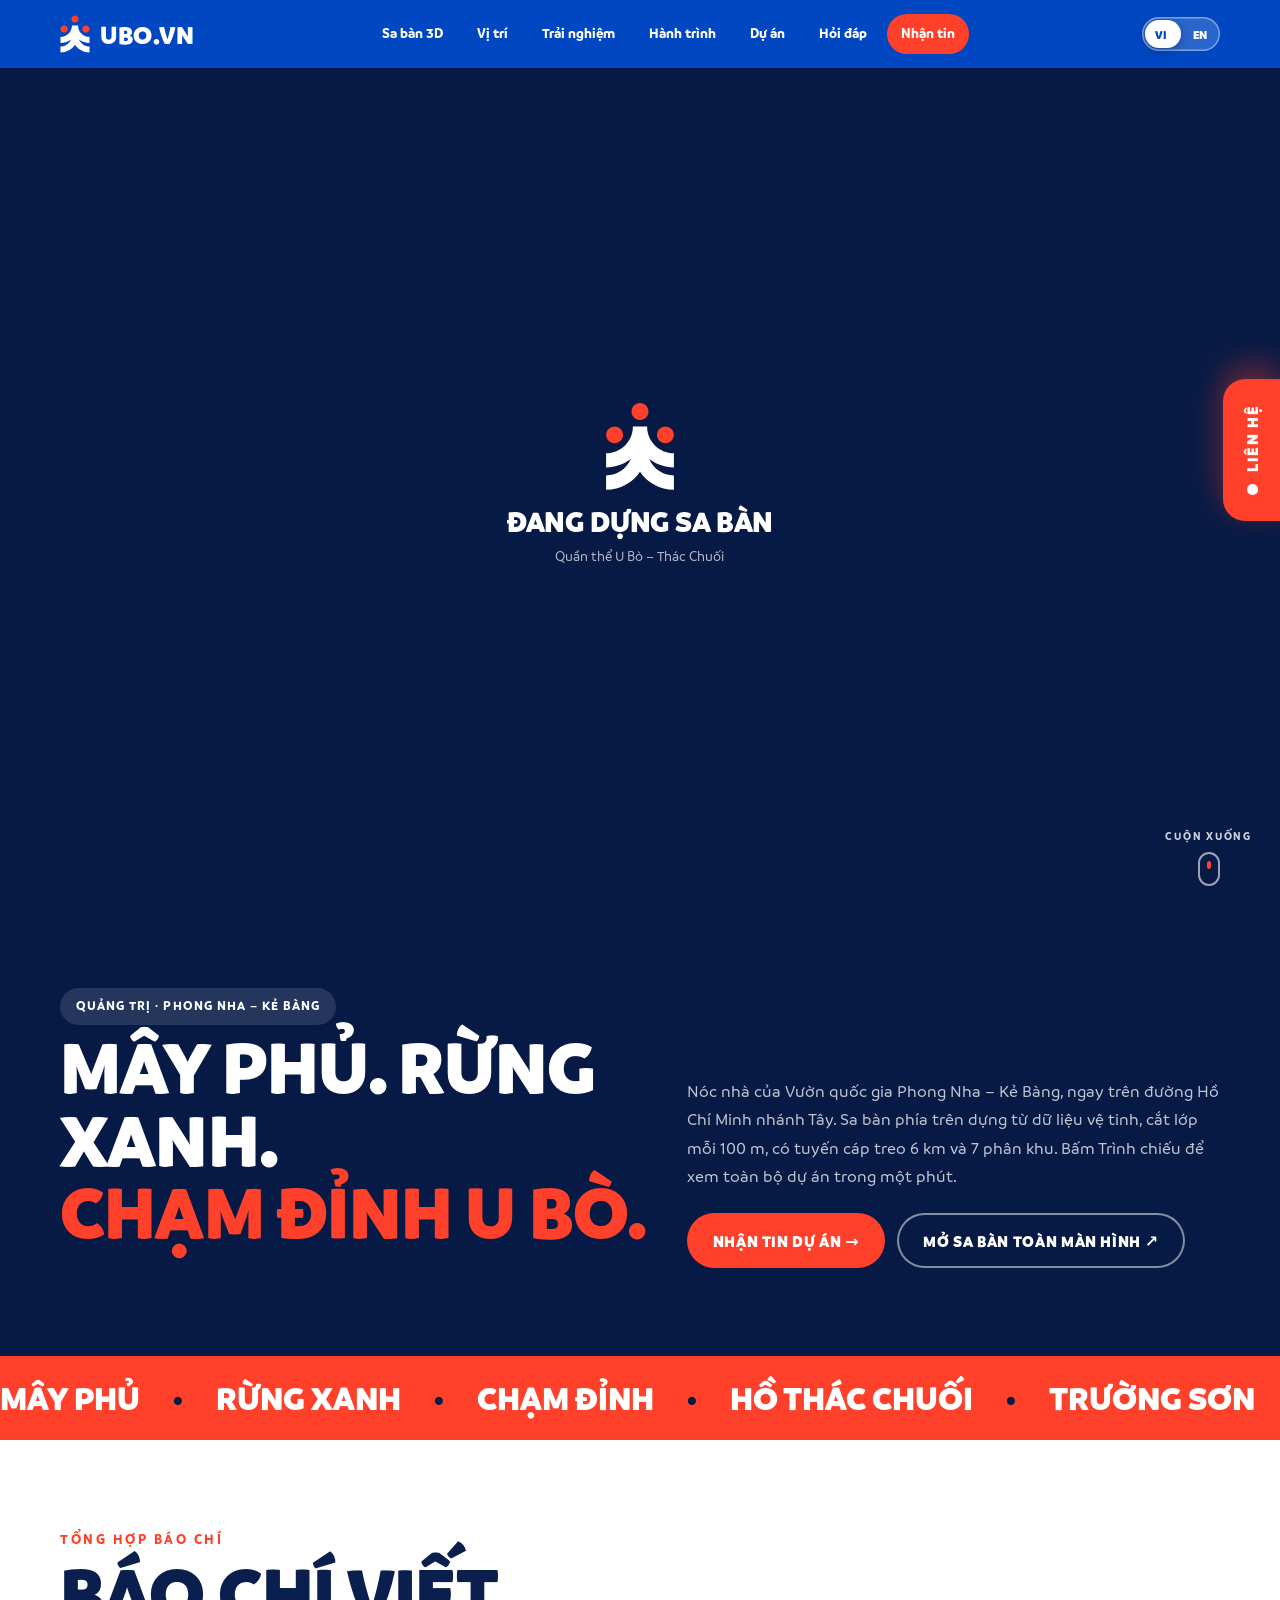
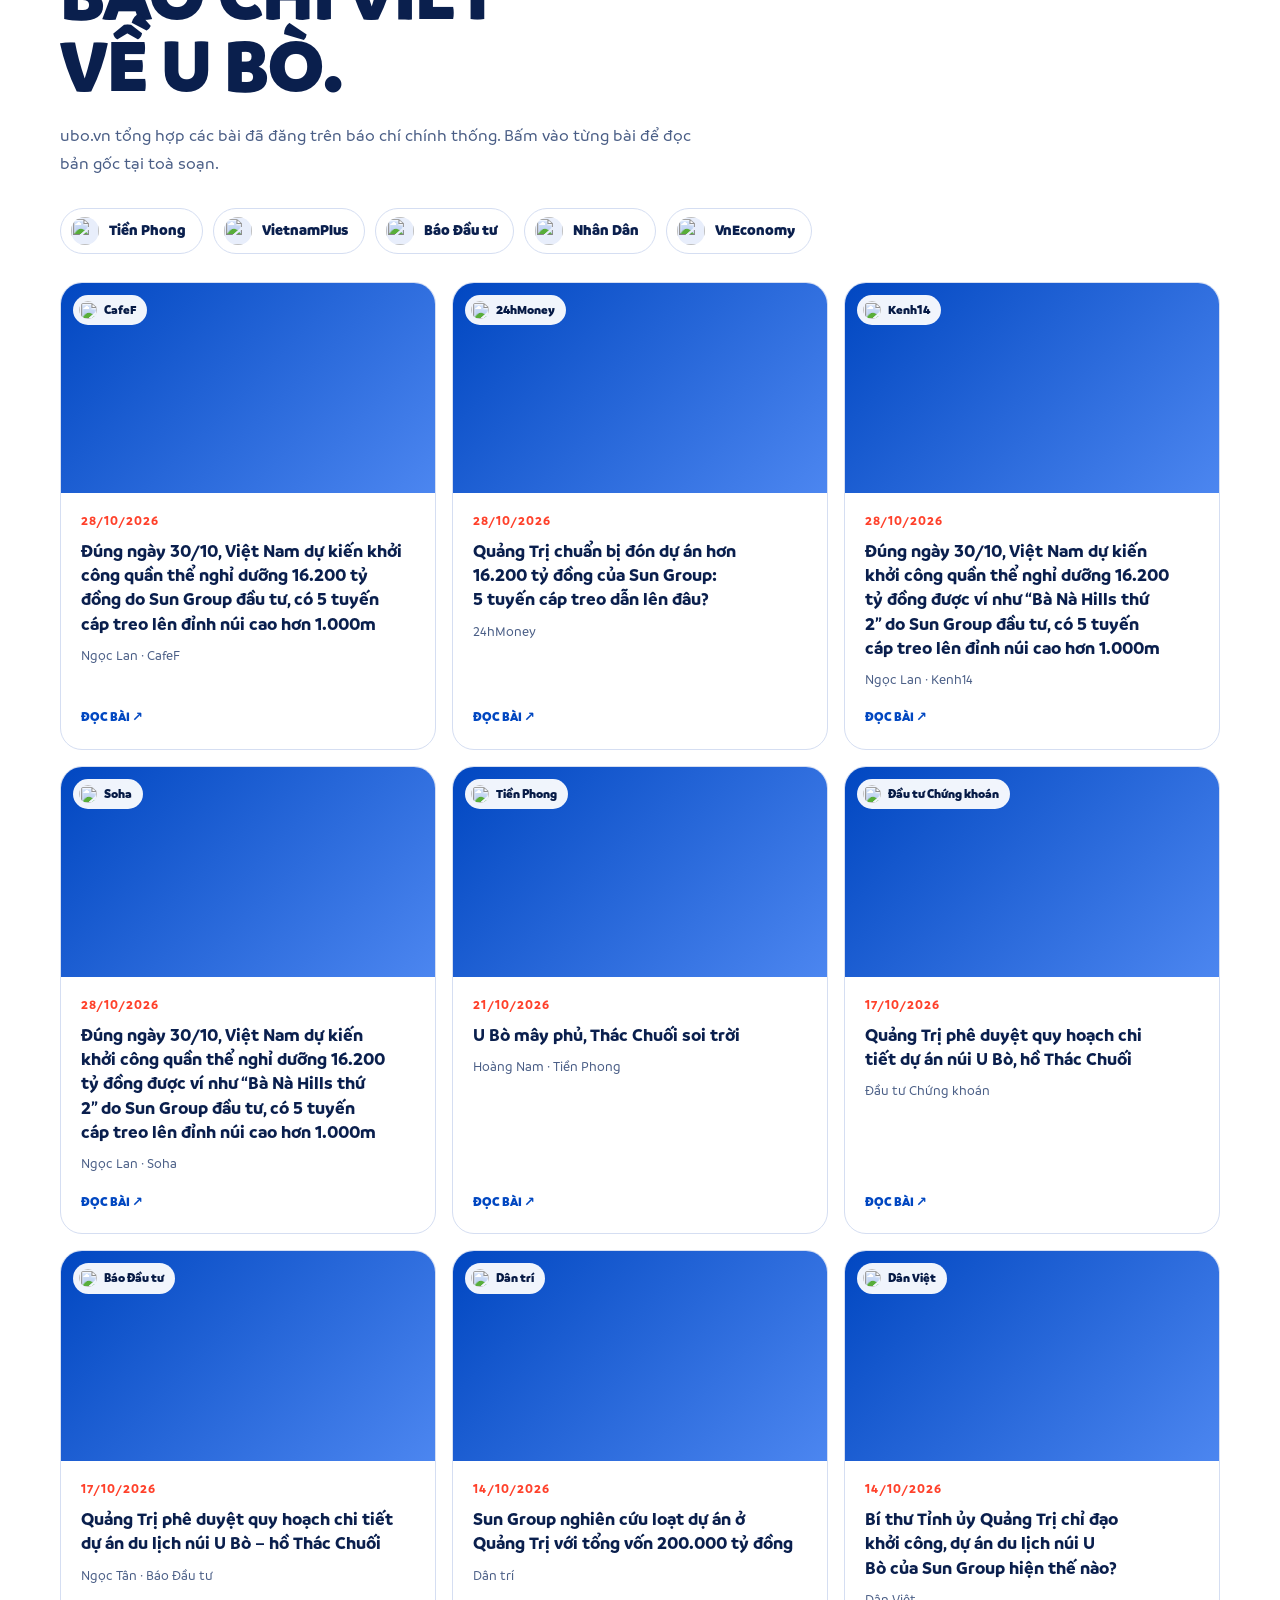
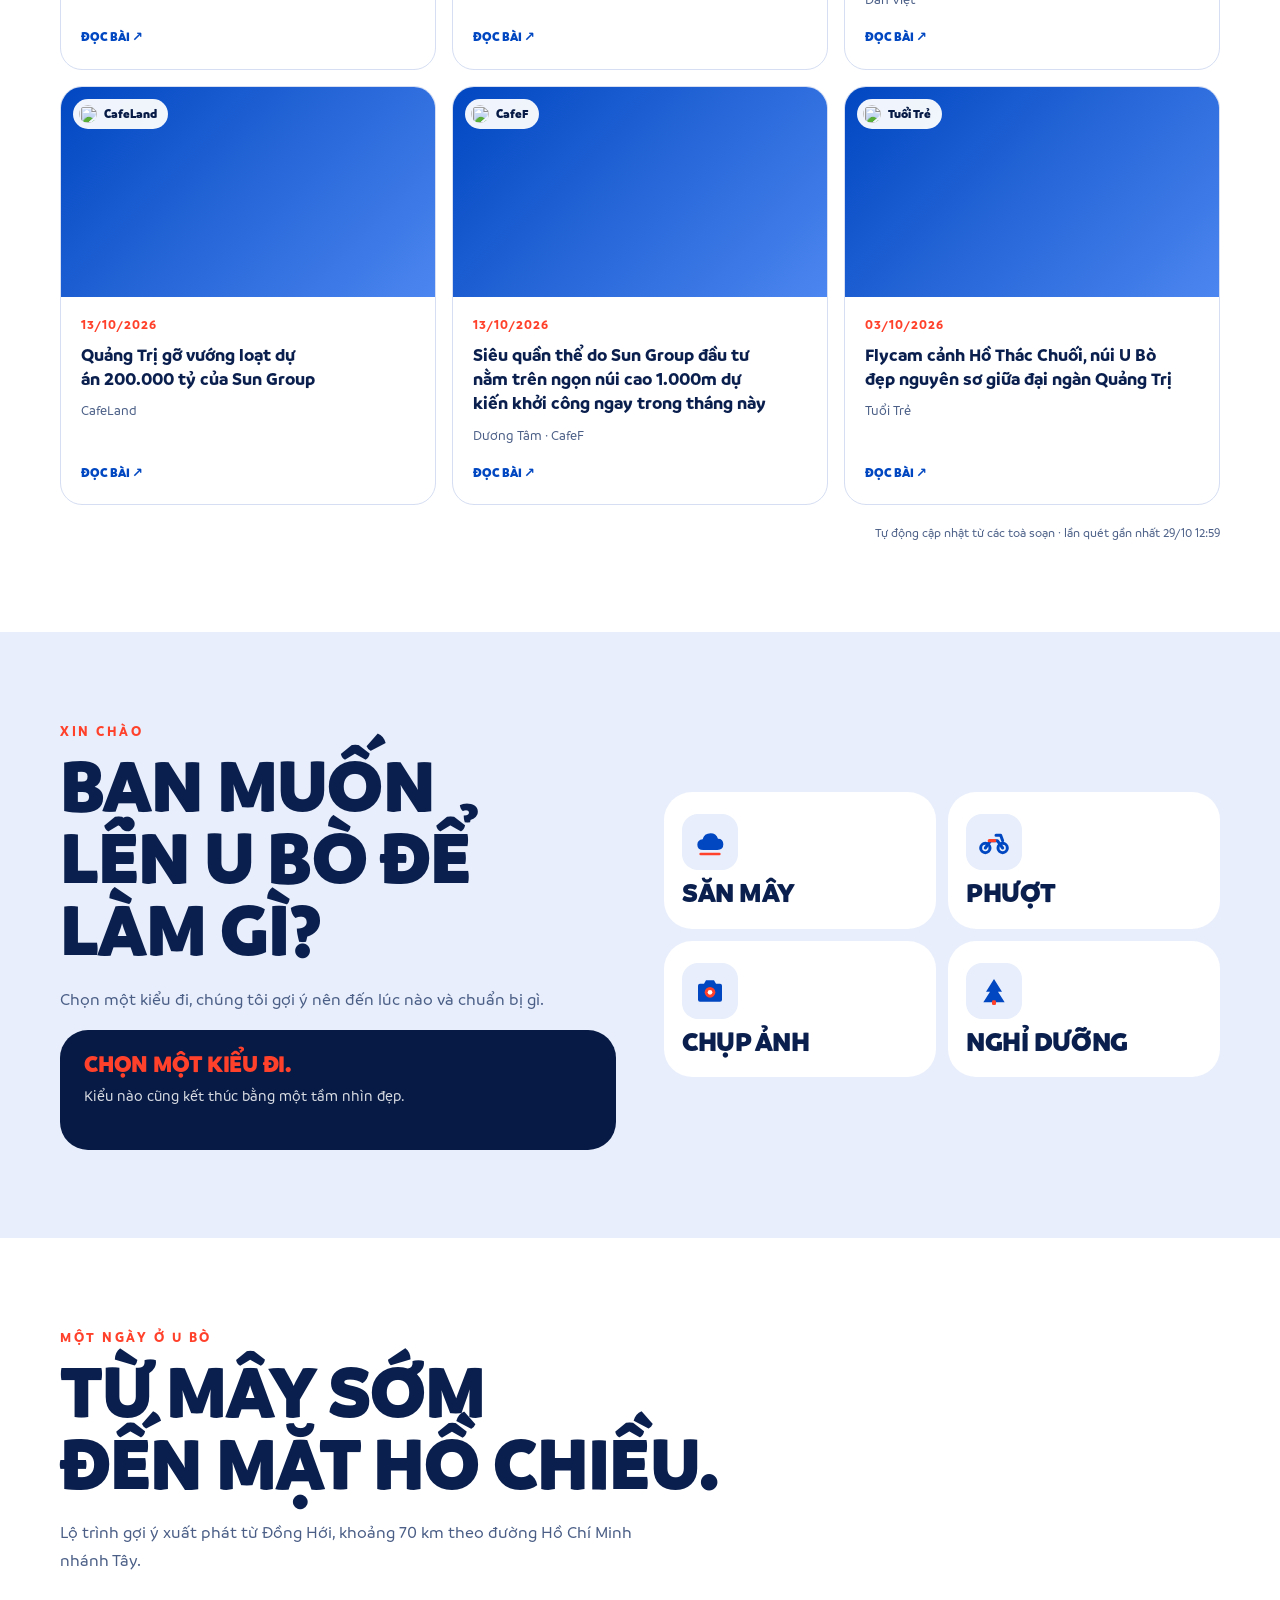
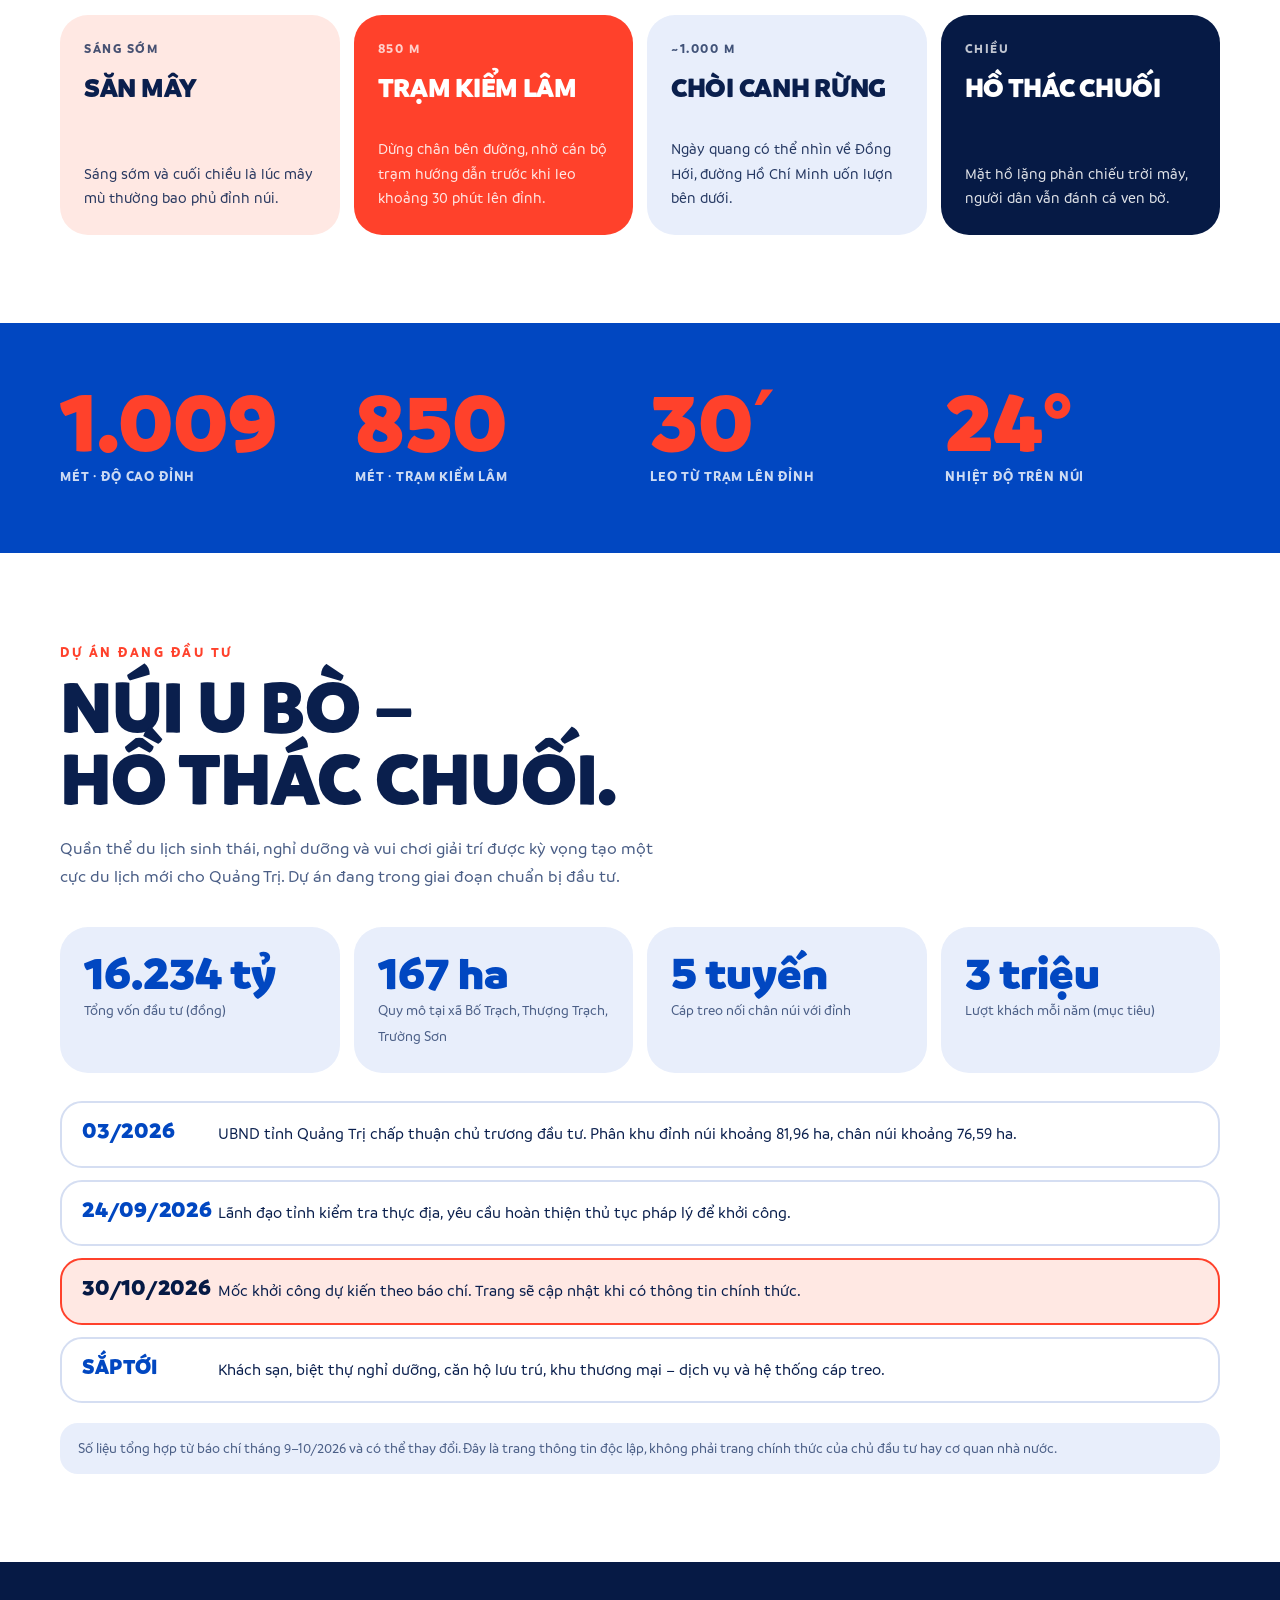
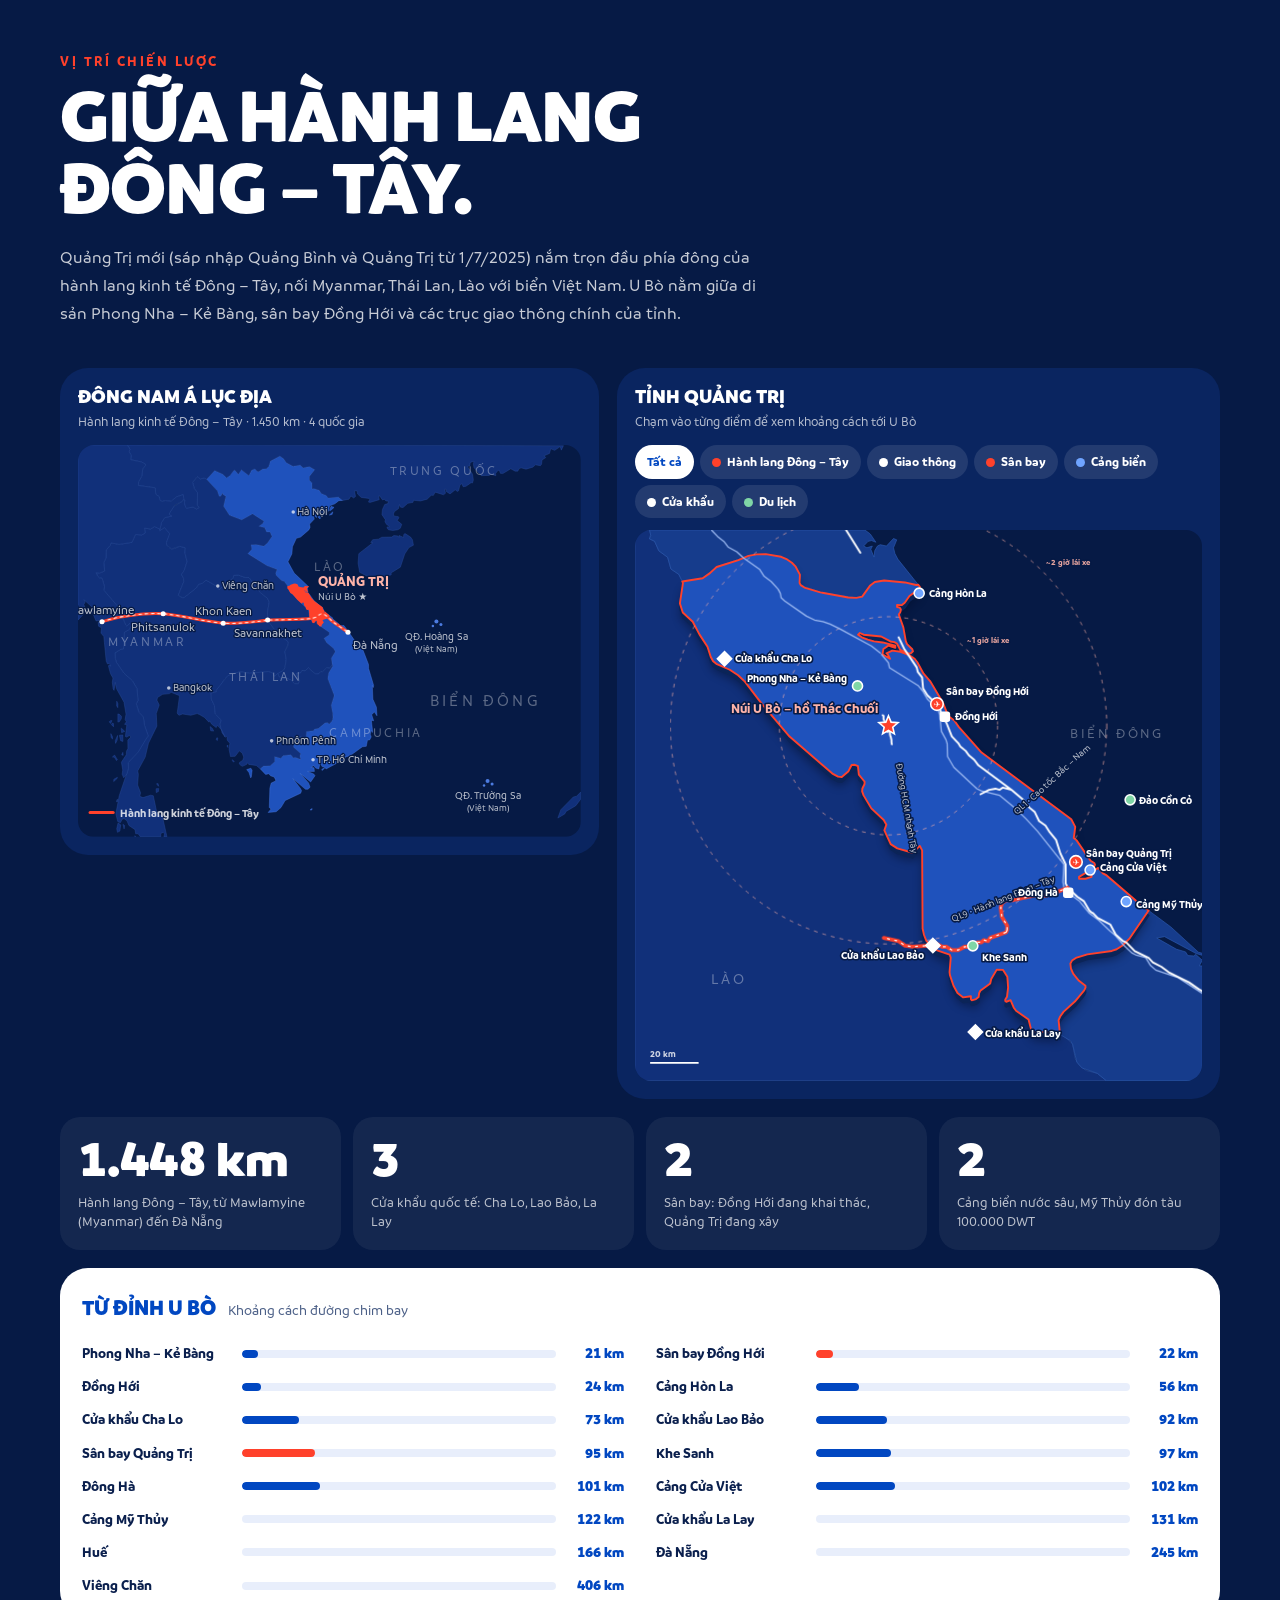
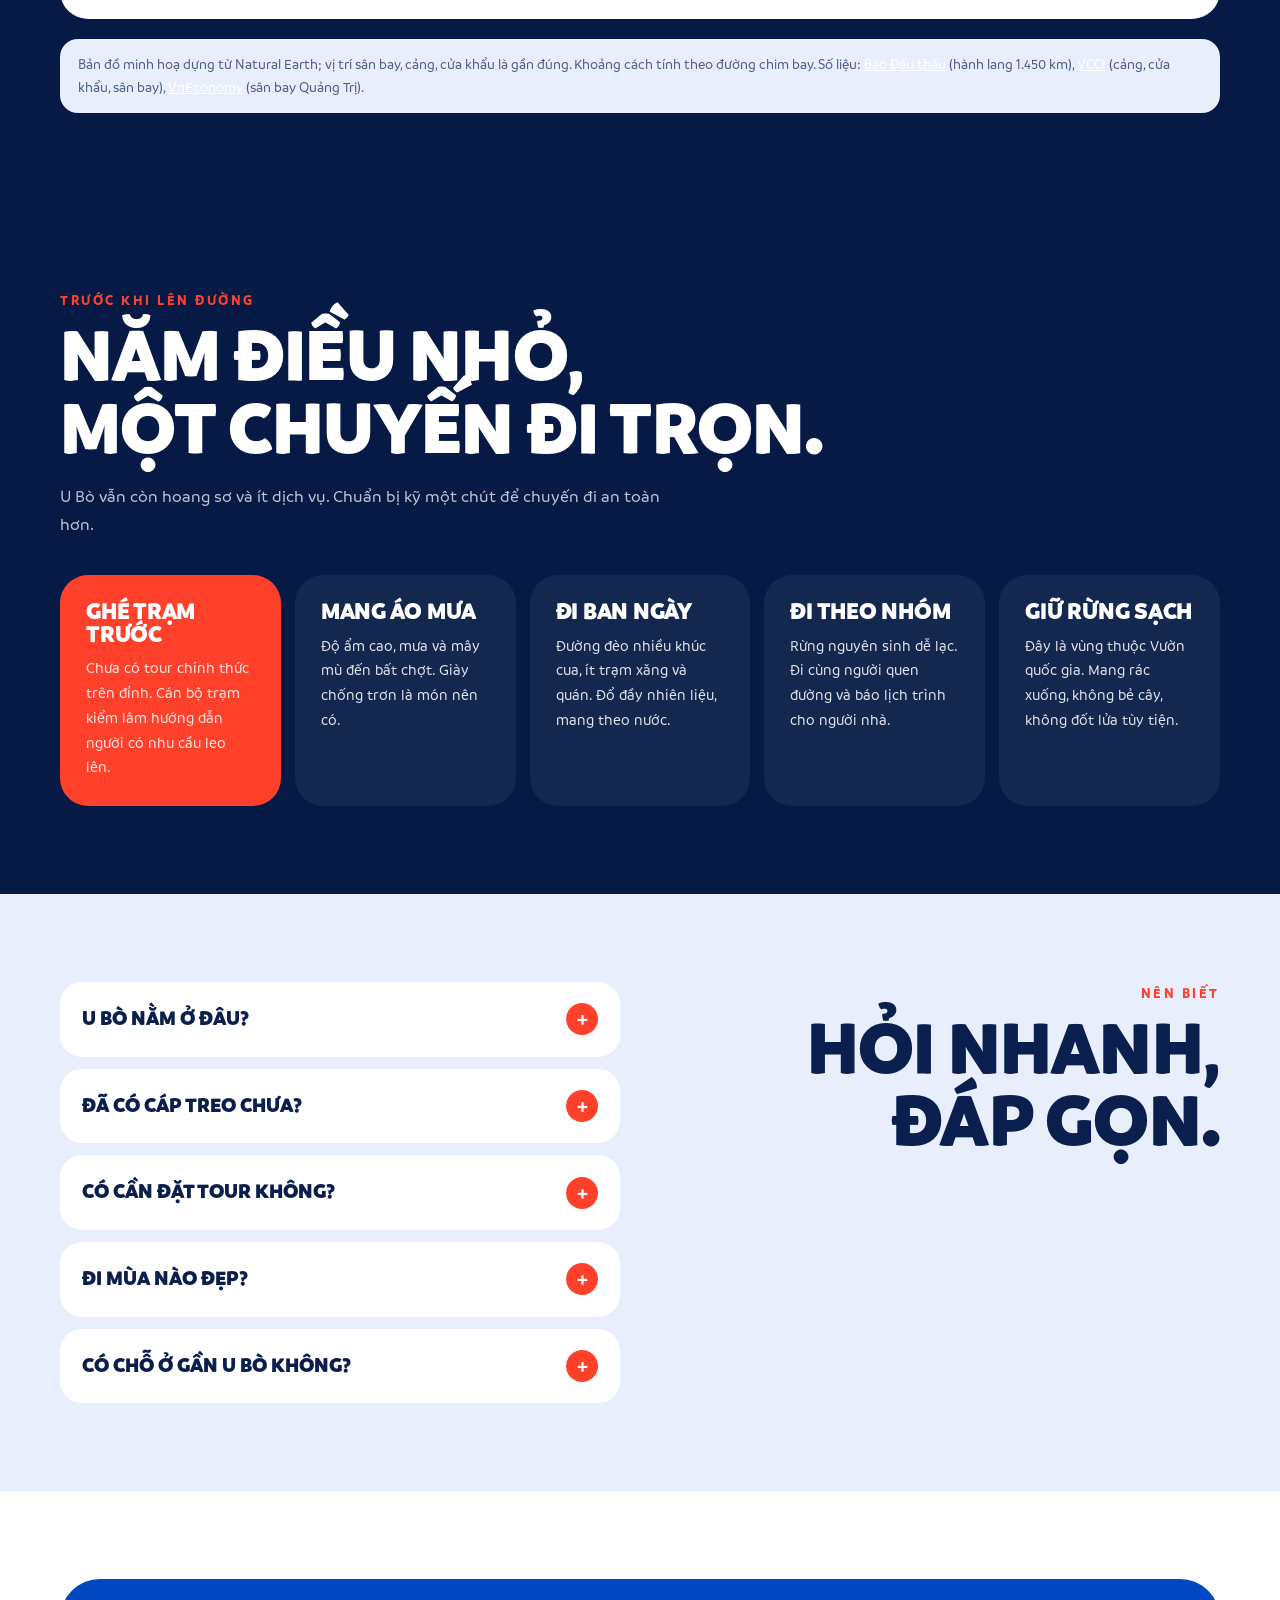
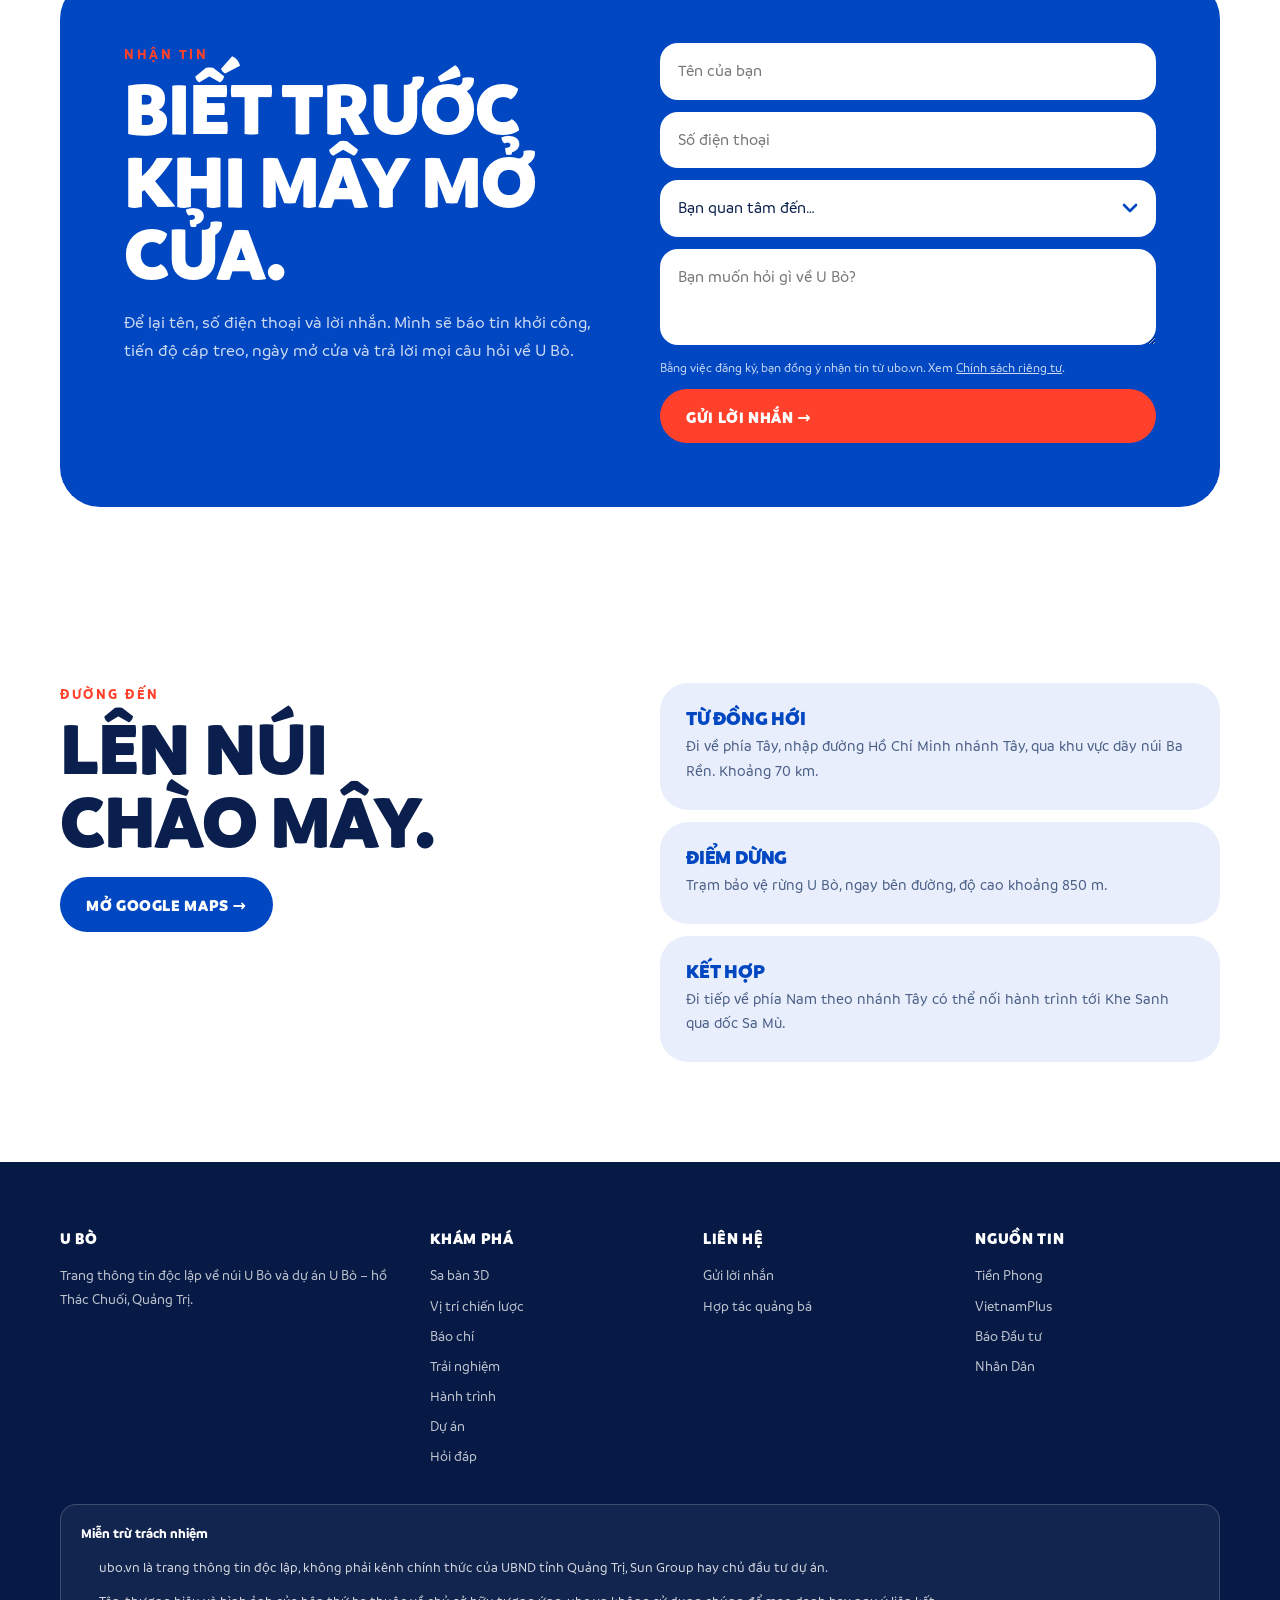
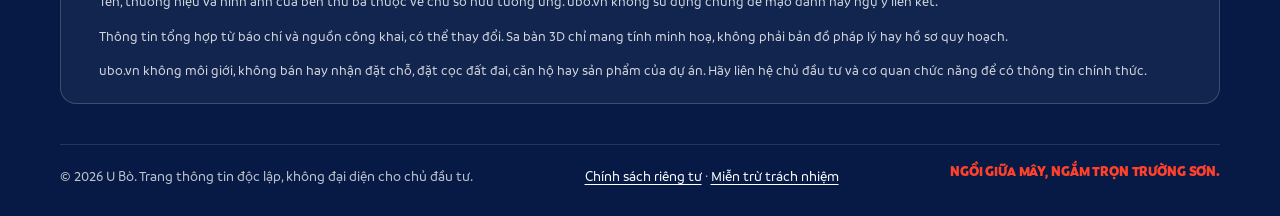
==== commit d957e4b2: "Dòng đồng ý kiểu đăng ký nhận tin, dễ đọc hơn Co-Authored-By: Claude Sonnet 5.5 <noreply@anthropic.c" ====
--- a/index.html
+++ b/index.html
@@ -350,7 +350,7 @@
 .disc{margin-top:36px;padding:18px 20px;border:1px solid rgba(255,255,255,.18);border-radius:16px;background:rgba(255,255,255,.05);font-size:13.5px;line-height:1.6;color:rgba(255,255,255,.82)}
 .disc b{color:#fff}.disc ul{margin:8px 0 0;padding-left:18px}.disc li{margin:3px 0}
 .fbot a{color:#fff;text-decoration:underline;text-underline-offset:3px}
-.consent{margin:2px 0 0;font-size:12.5px;line-height:1.5;color:var(--muted)}.consent a{color:inherit;text-decoration:underline}
+.consent{margin:2px 0 0;font-size:12.5px;line-height:1.5;color:rgba(255,255,255,.78)}.consent a{color:inherit;text-decoration:underline}
 .fbot{margin-top:40px;padding-top:20px;border-top:1px solid rgba(255,255,255,.12);display:flex;flex-wrap:wrap;justify-content:space-between;gap:12px}
 .fbot .d{color:var(--sun);font-size:14px}
 
@@ -636,7 +636,7 @@
         </select>
         <textarea name="message" required placeholder="Bạn muốn hỏi gì về U Bò?"></textarea>
         <input type="text" name="_honey" tabindex="-1" autocomplete="off" style="display:none">
-        <p class="consent">Khi gửi, bạn đồng ý để ubo.vn dùng thông tin này để liên hệ lại. Xem <a href="privacy.html">Chính sách riêng tư</a>.</p>
+        <p class="consent">Bằng việc đăng ký, bạn đồng ý nhận tin từ ubo.vn. Xem <a href="privacy.html">Chính sách riêng tư</a>.</p>
         <button class="btn sun" type="submit">Gửi lời nhắn →</button>
         <div class="ok" id="ok" role="status" aria-live="polite"></div>
       </form>
@@ -715,7 +715,7 @@
       </select></label>
       <label><span>Nội dung</span><textarea name="message" rows="3" required placeholder="Bạn muốn hỏi gì về U Bò?"></textarea></label>
       <input type="text" name="_honey" tabindex="-1" autocomplete="off" style="display:none">
-      <p class="consent">Khi gửi, bạn đồng ý để ubo.vn dùng thông tin này để liên hệ lại. Xem <a href="privacy.html">Chính sách riêng tư</a>.</p>
+      <p class="consent">Bằng việc đăng ký, bạn đồng ý nhận tin từ ubo.vn. Xem <a href="privacy.html">Chính sách riêng tư</a>.</p>
       <button class="btn sun" type="submit" id="dockSend">Gửi lời nhắn →</button>
       <p class="dk-msg" id="dockMsg" role="status" aria-live="polite"></p>
     </form>
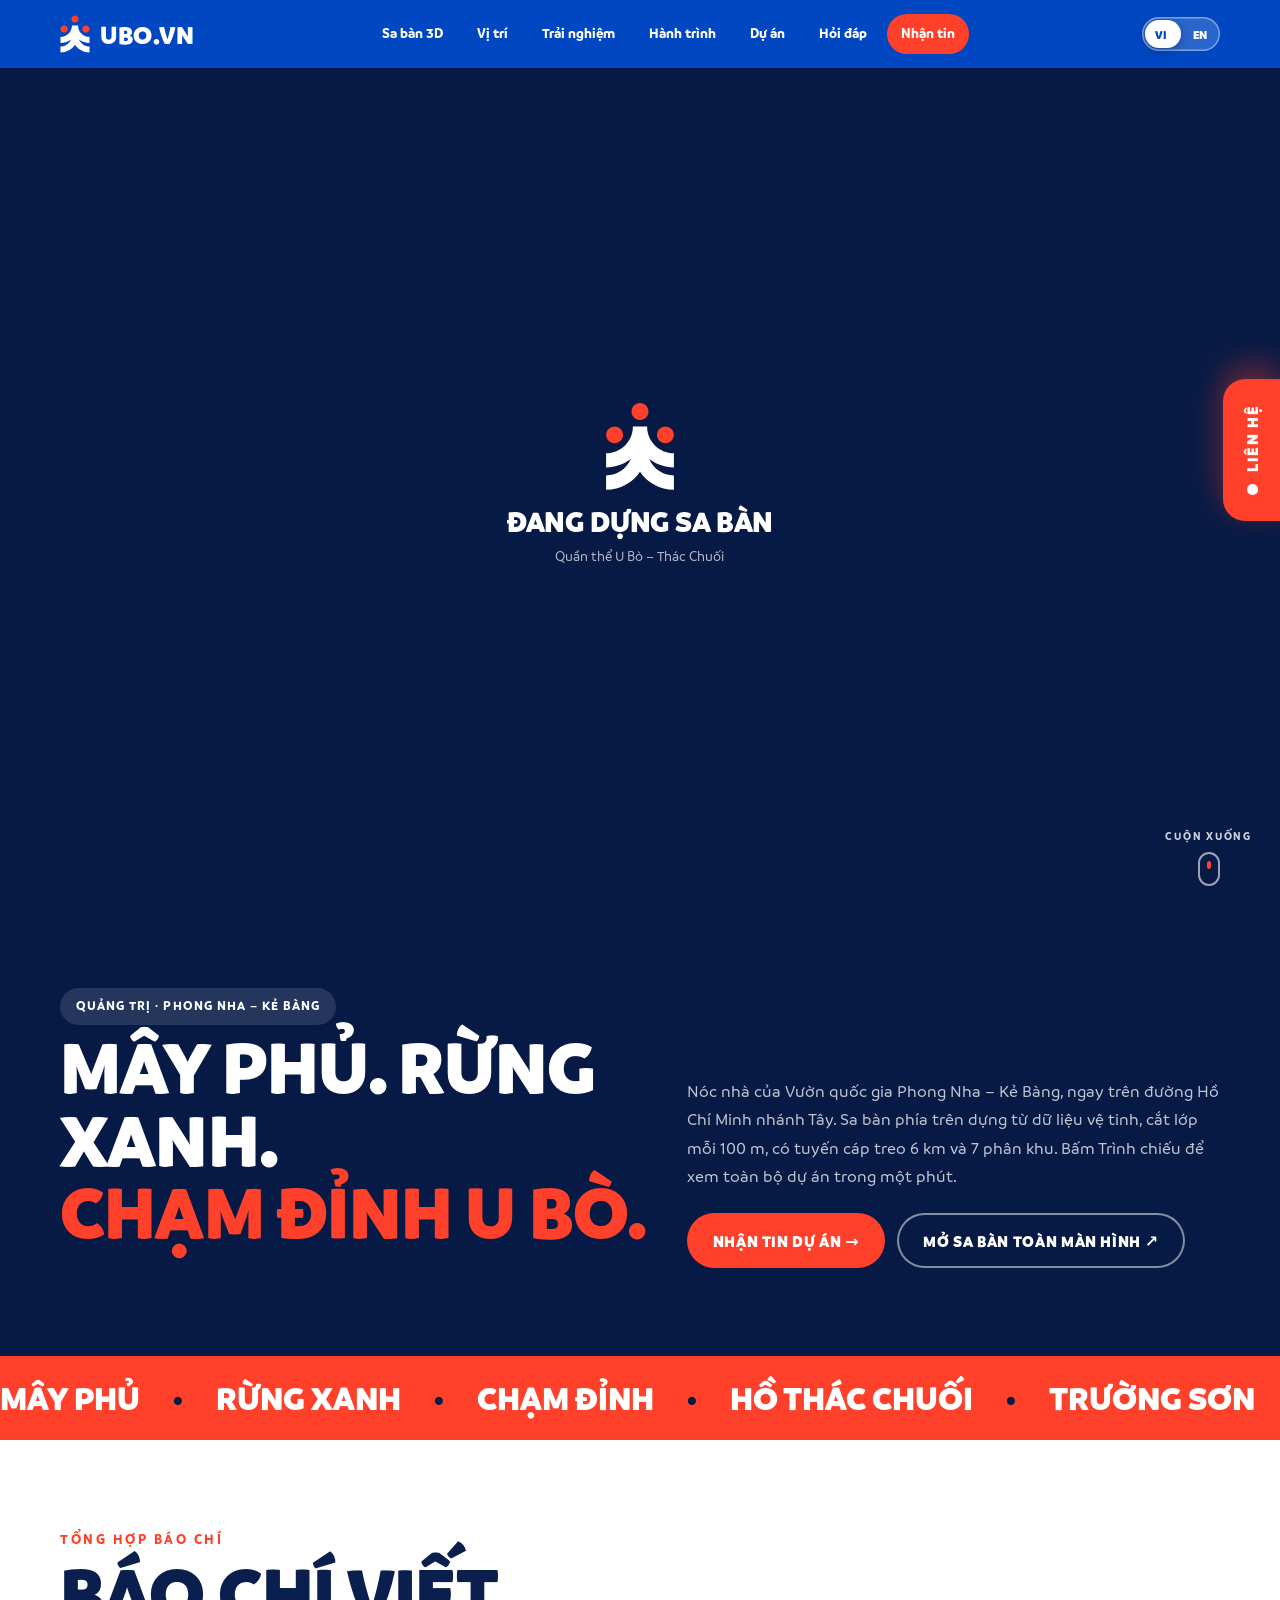
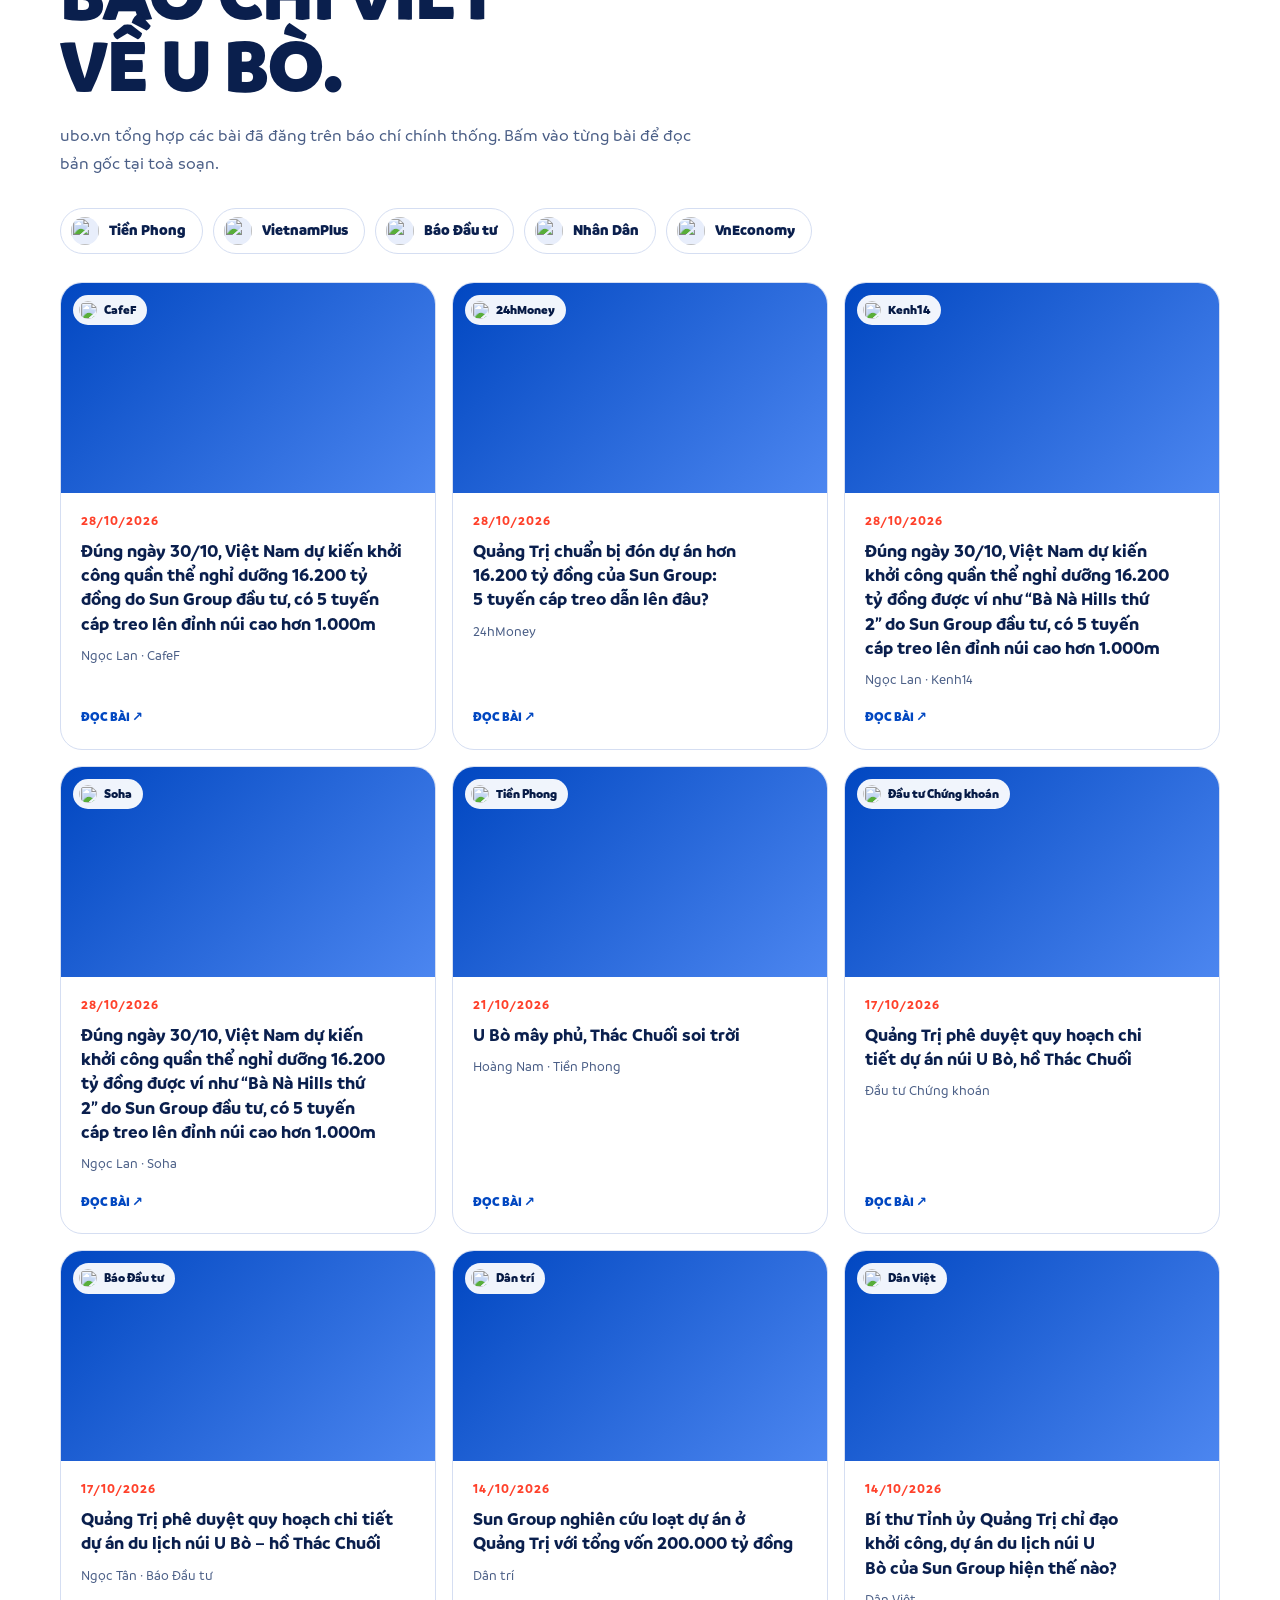
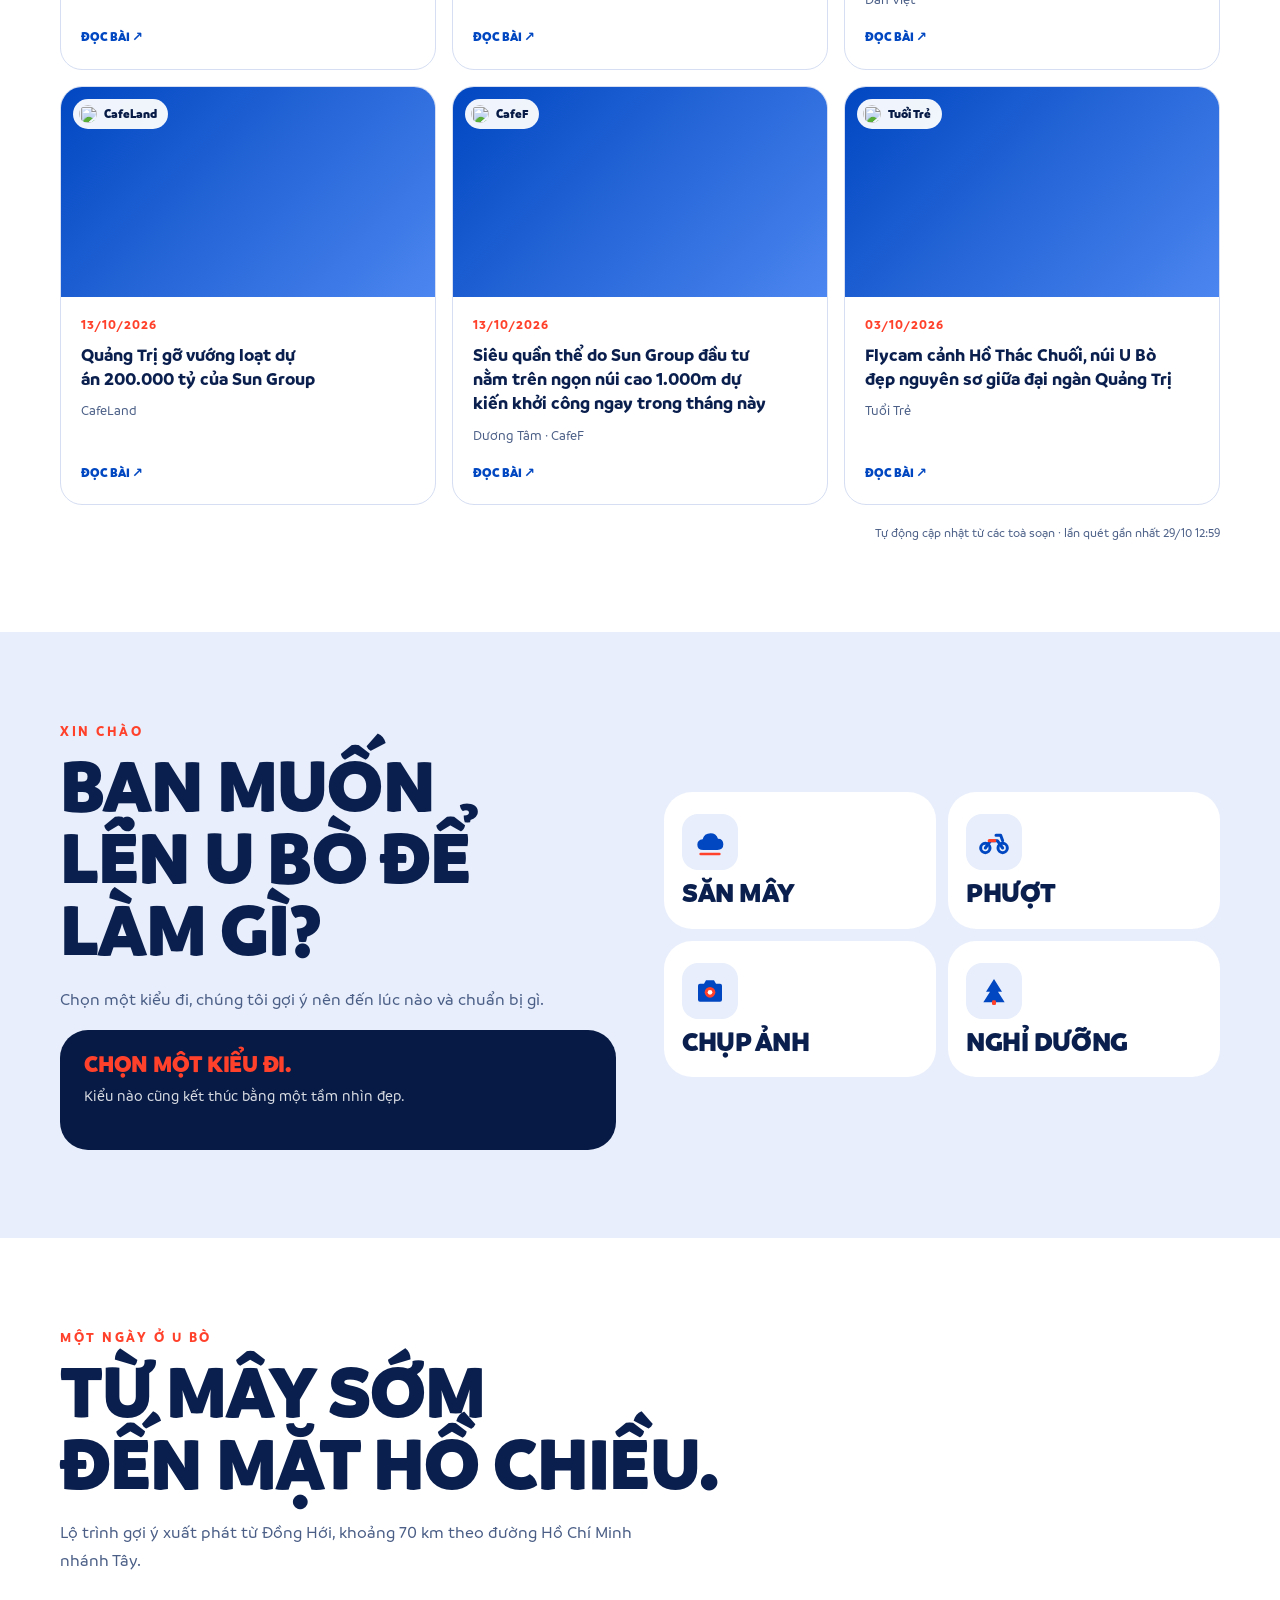
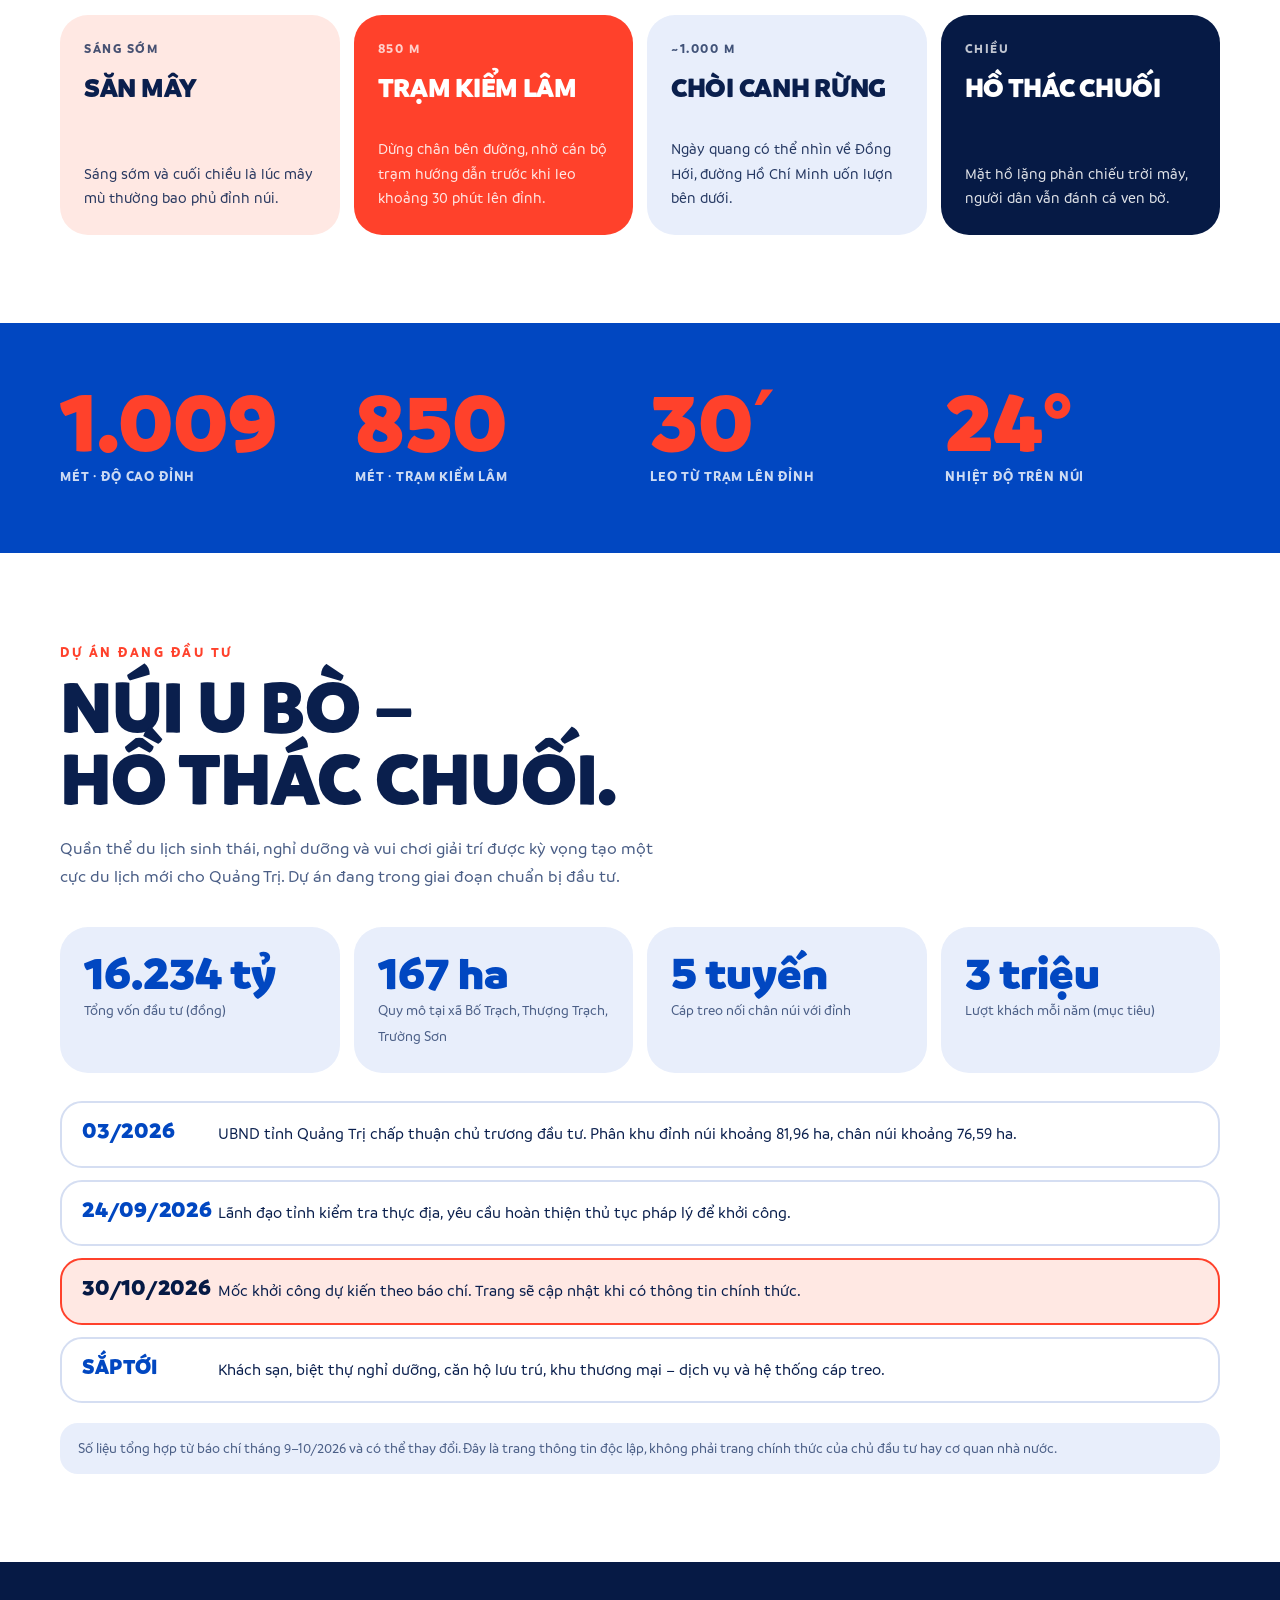
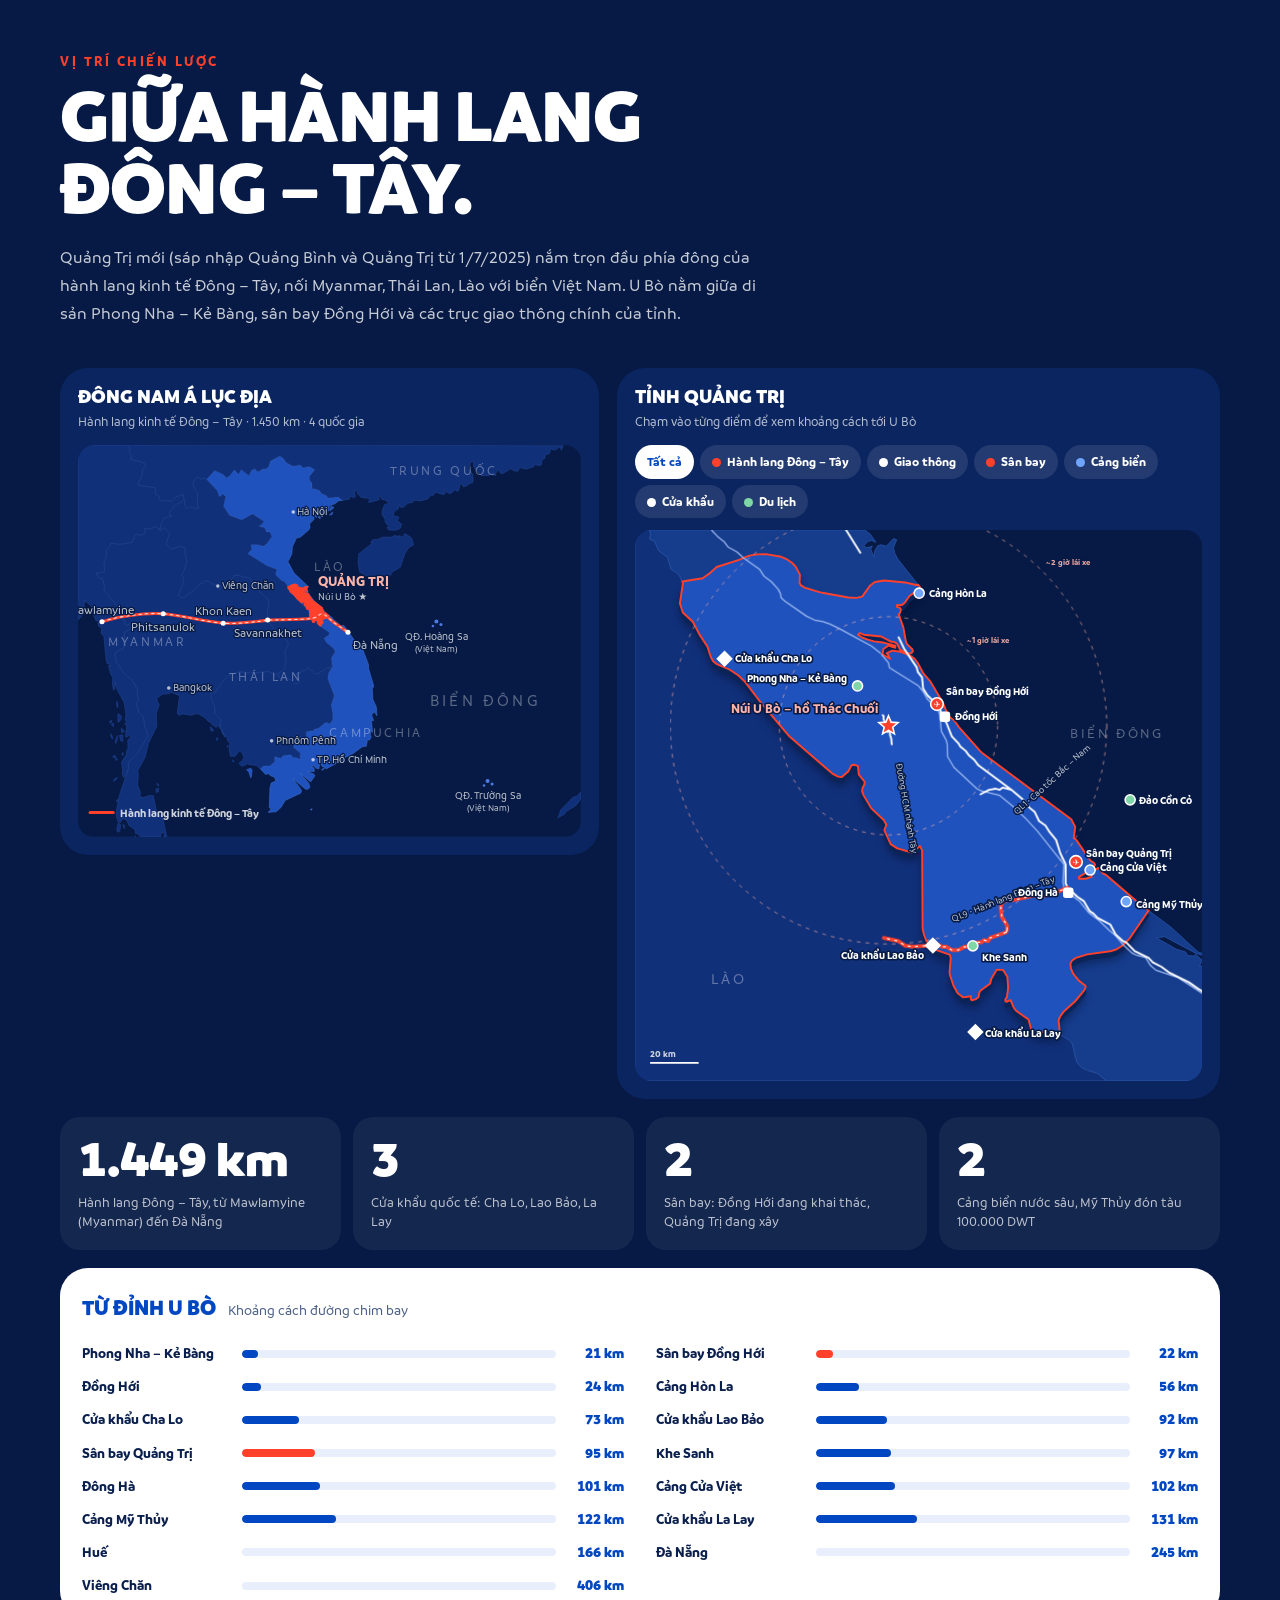
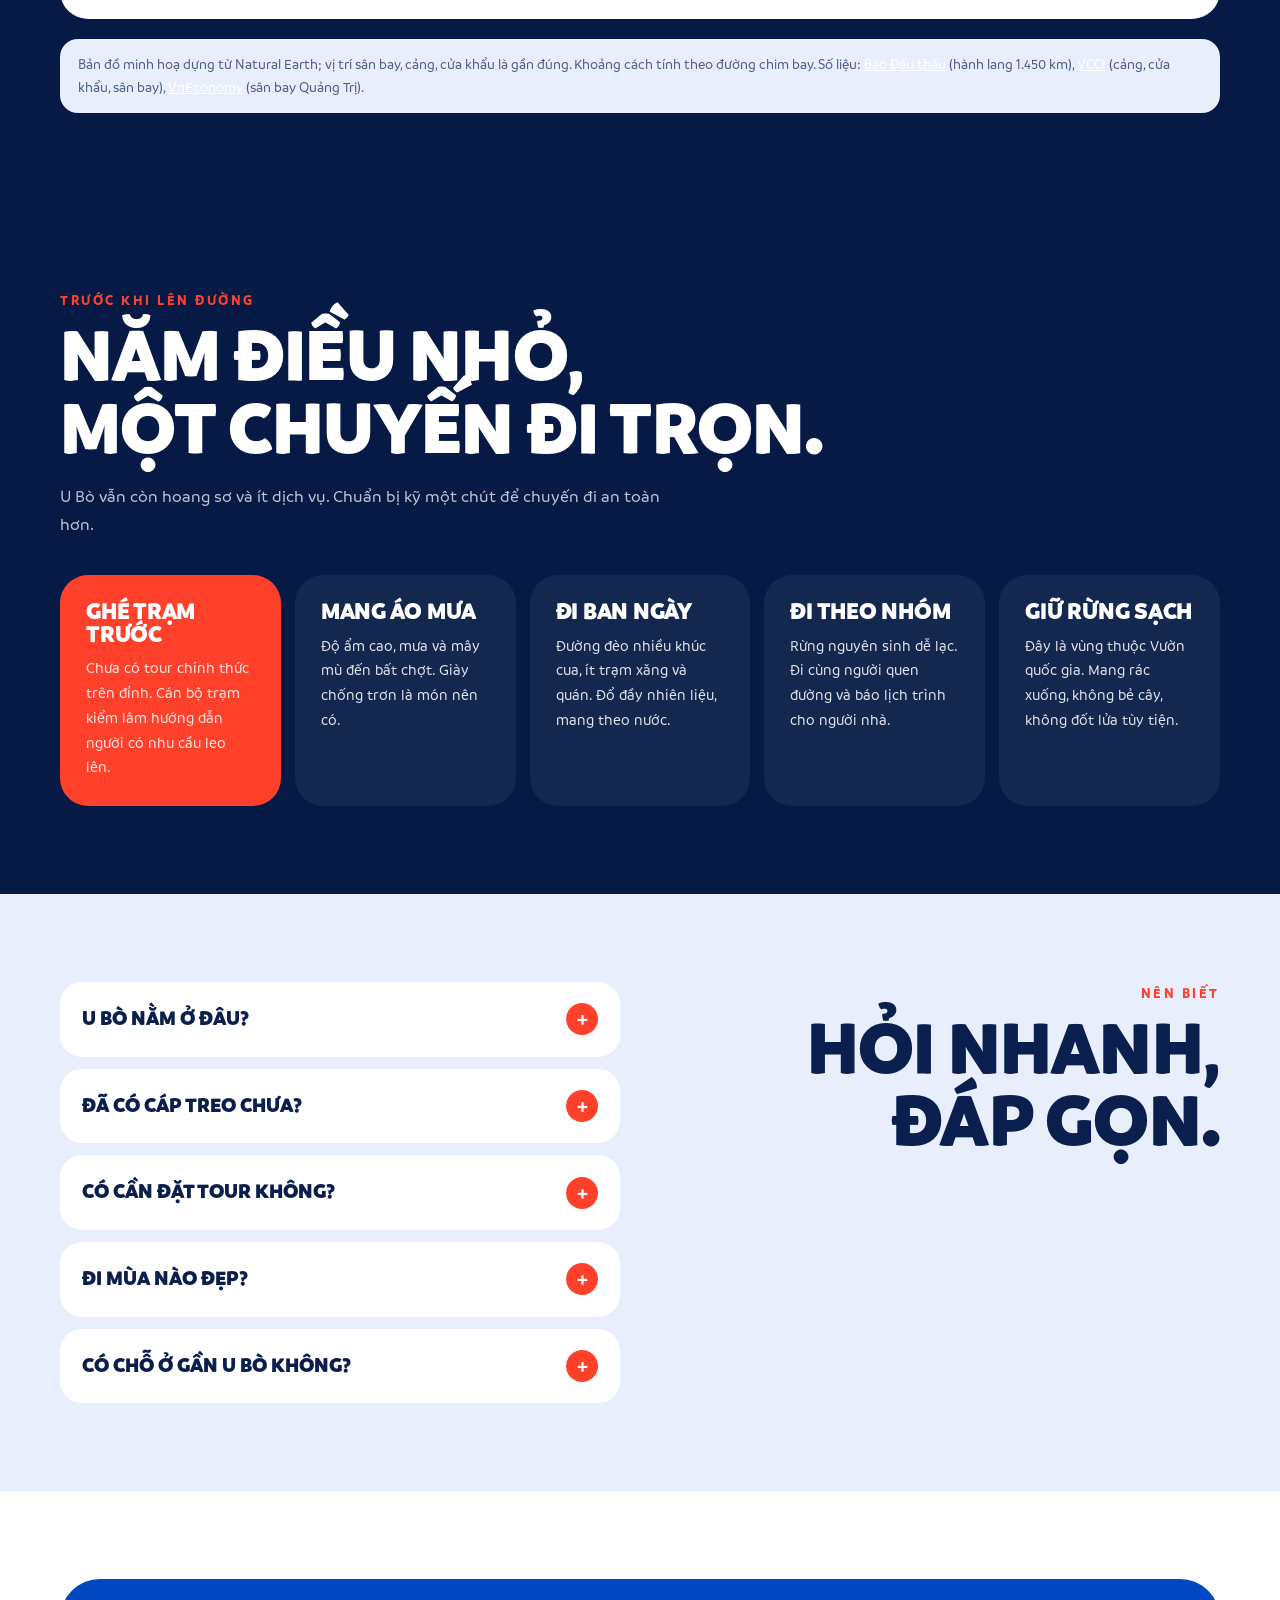
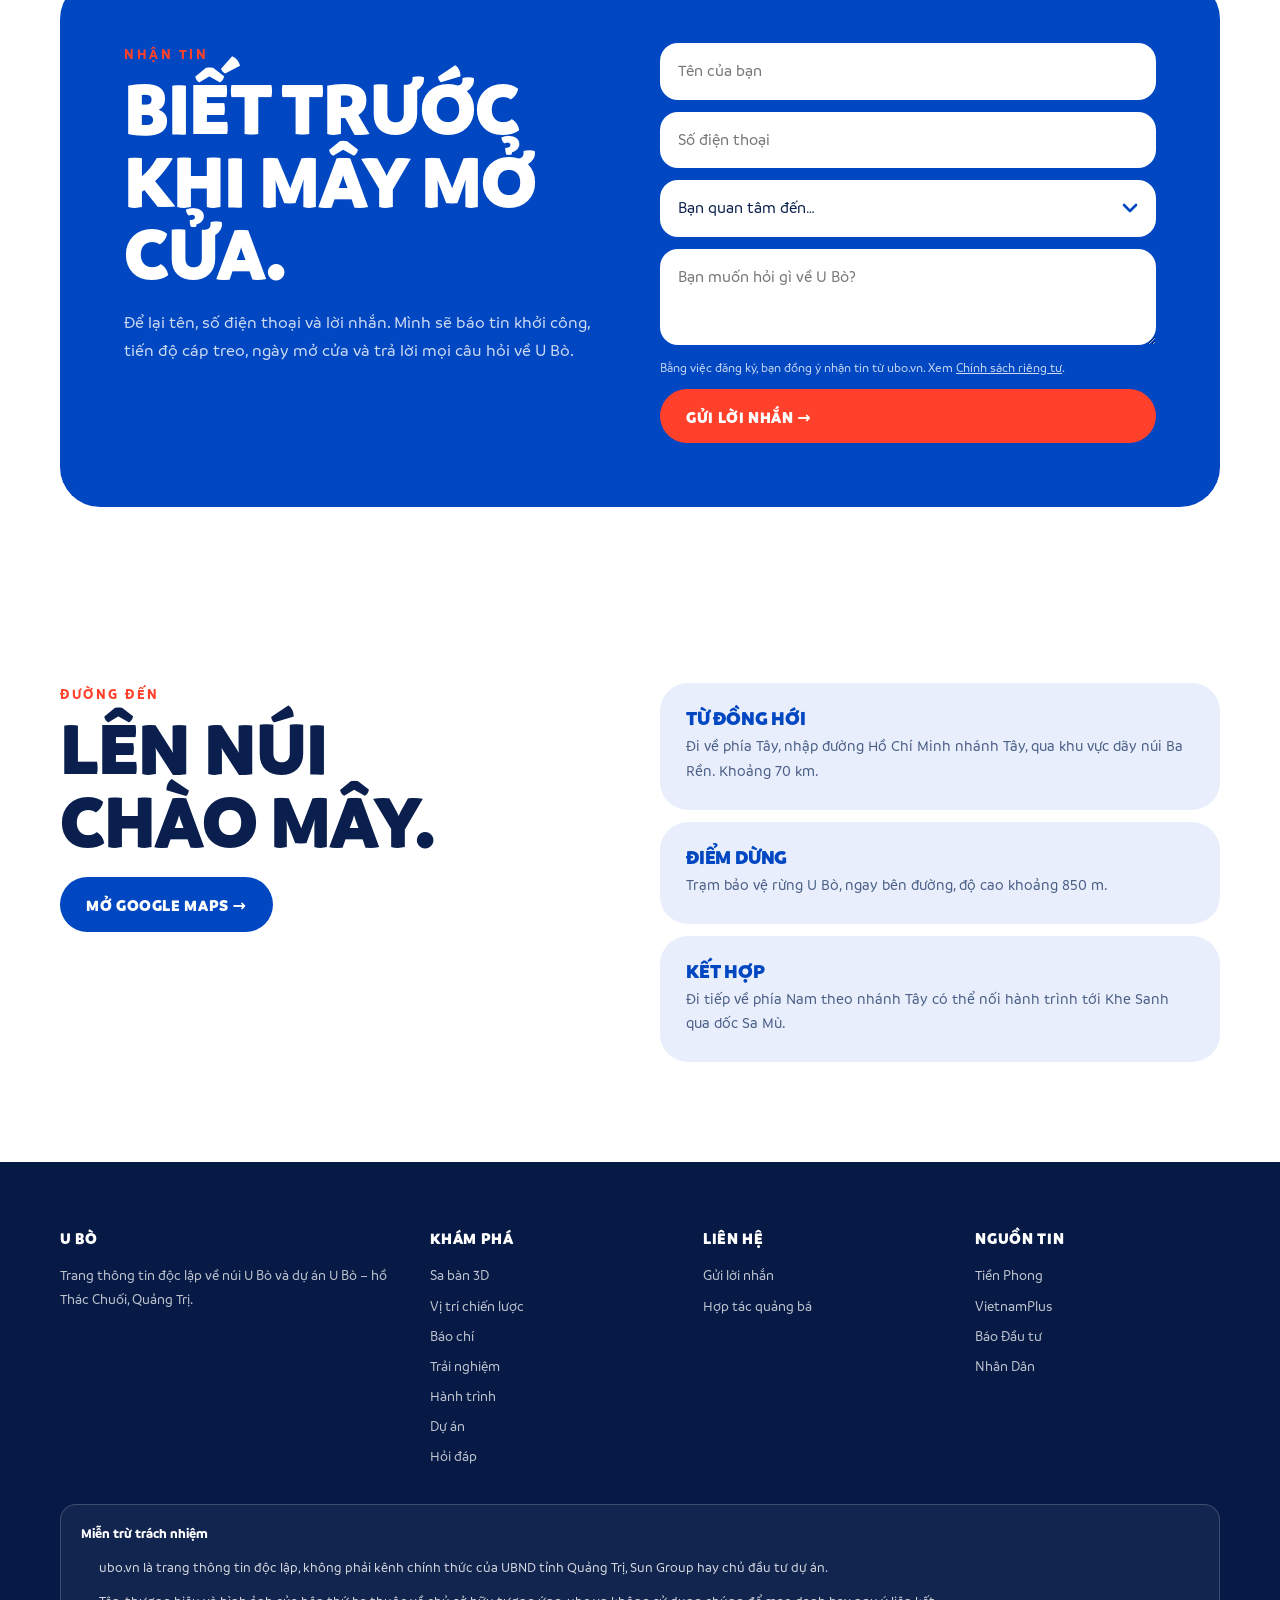
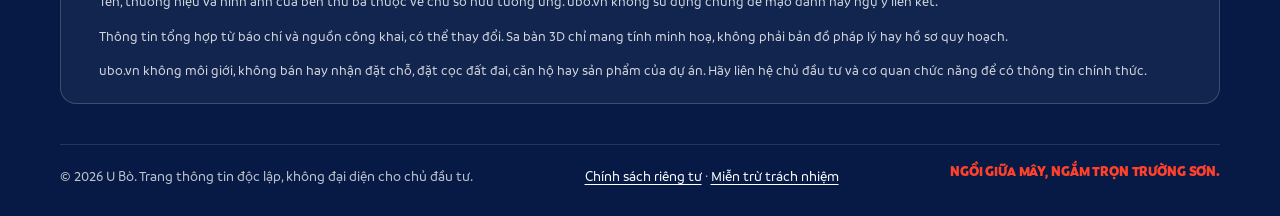
==== commit 903ceade: "Màu dòng đồng ý trong hộp liên hệ Co-Authored-By: Claude Sonnet 5.5 <noreply@anthropic.com> Claude-S" ====
--- a/index.html
+++ b/index.html
@@ -350,6 +350,7 @@
 .disc{margin-top:36px;padding:18px 20px;border:1px solid rgba(255,255,255,.18);border-radius:16px;background:rgba(255,255,255,.05);font-size:13.5px;line-height:1.6;color:rgba(255,255,255,.82)}
 .disc b{color:#fff}.disc ul{margin:8px 0 0;padding-left:18px}.disc li{margin:3px 0}
 .fbot a{color:#fff;text-decoration:underline;text-underline-offset:3px}
+.dk-f .consent{color:var(--muted)}
 .consent{margin:2px 0 0;font-size:12.5px;line-height:1.5;color:rgba(255,255,255,.78)}.consent a{color:inherit;text-decoration:underline}
 .fbot{margin-top:40px;padding-top:20px;border-top:1px solid rgba(255,255,255,.12);display:flex;flex-wrap:wrap;justify-content:space-between;gap:12px}
 .fbot .d{color:var(--sun);font-size:14px}
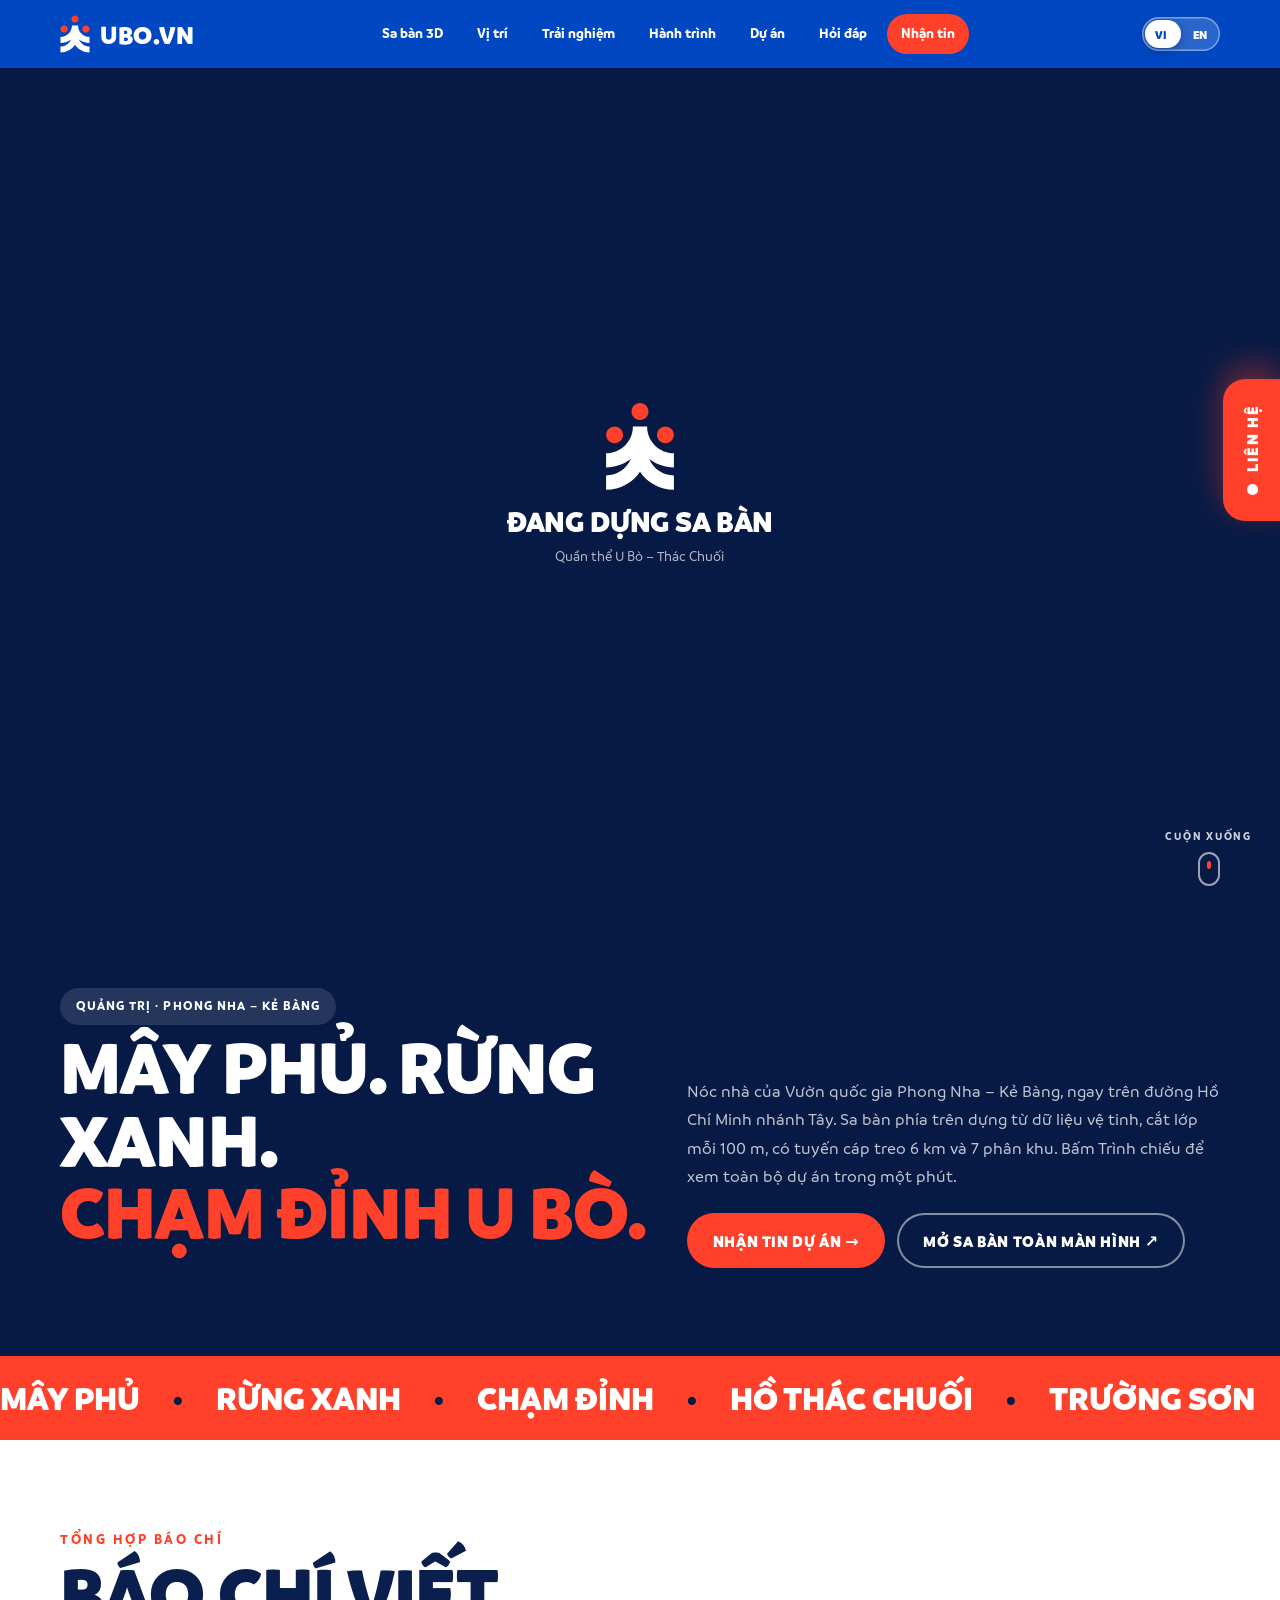
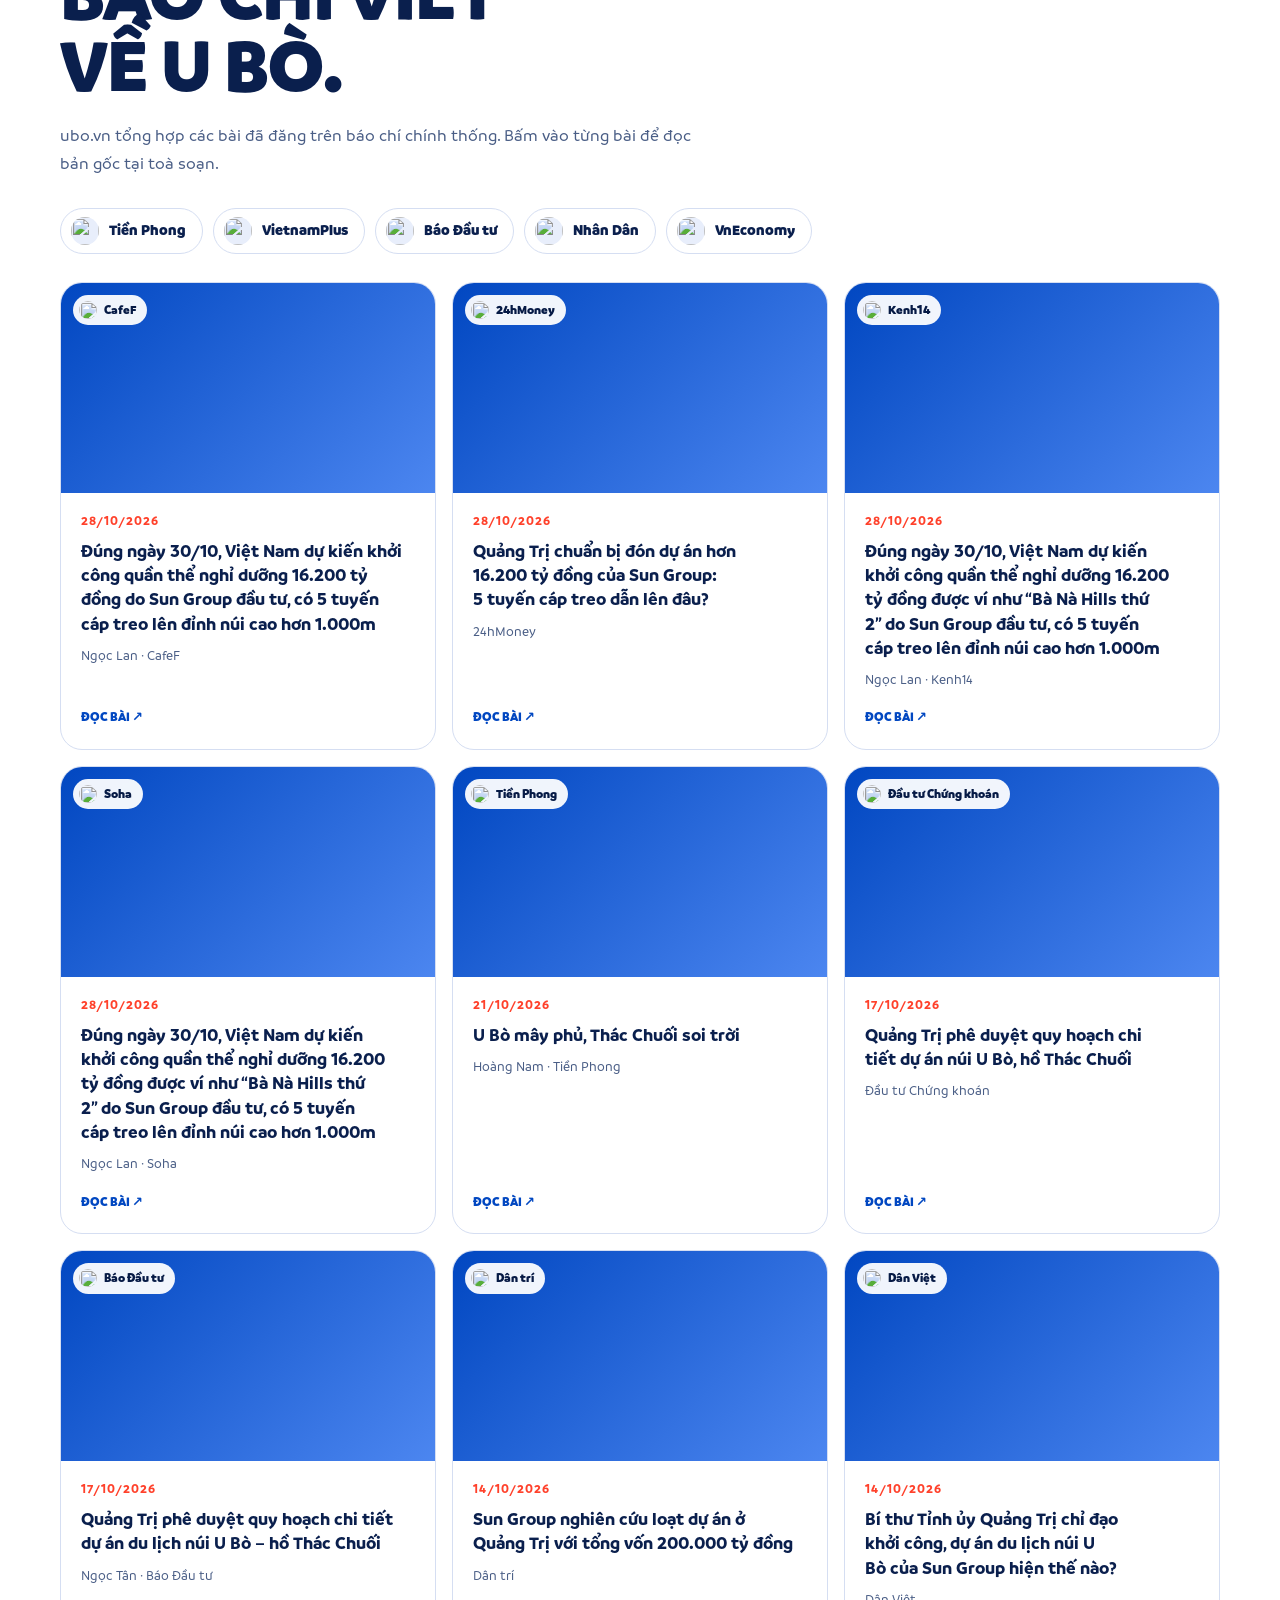
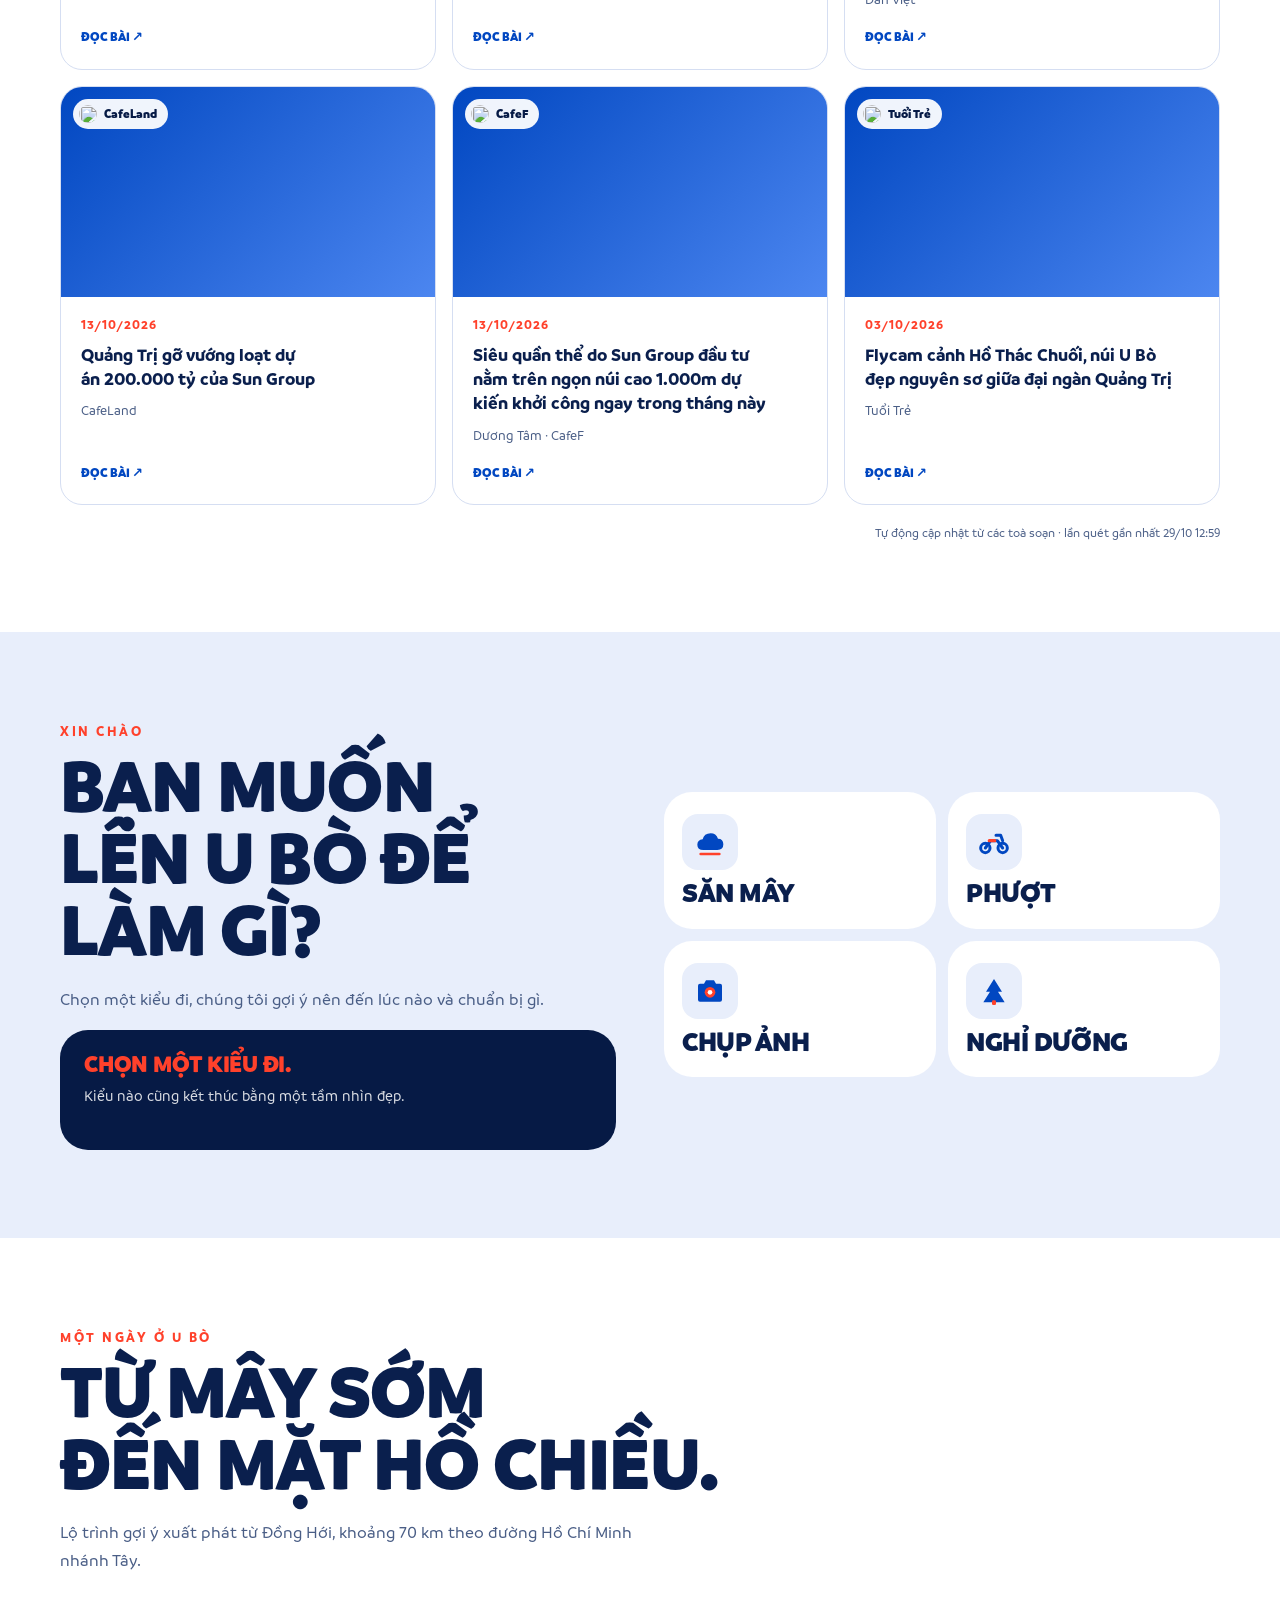
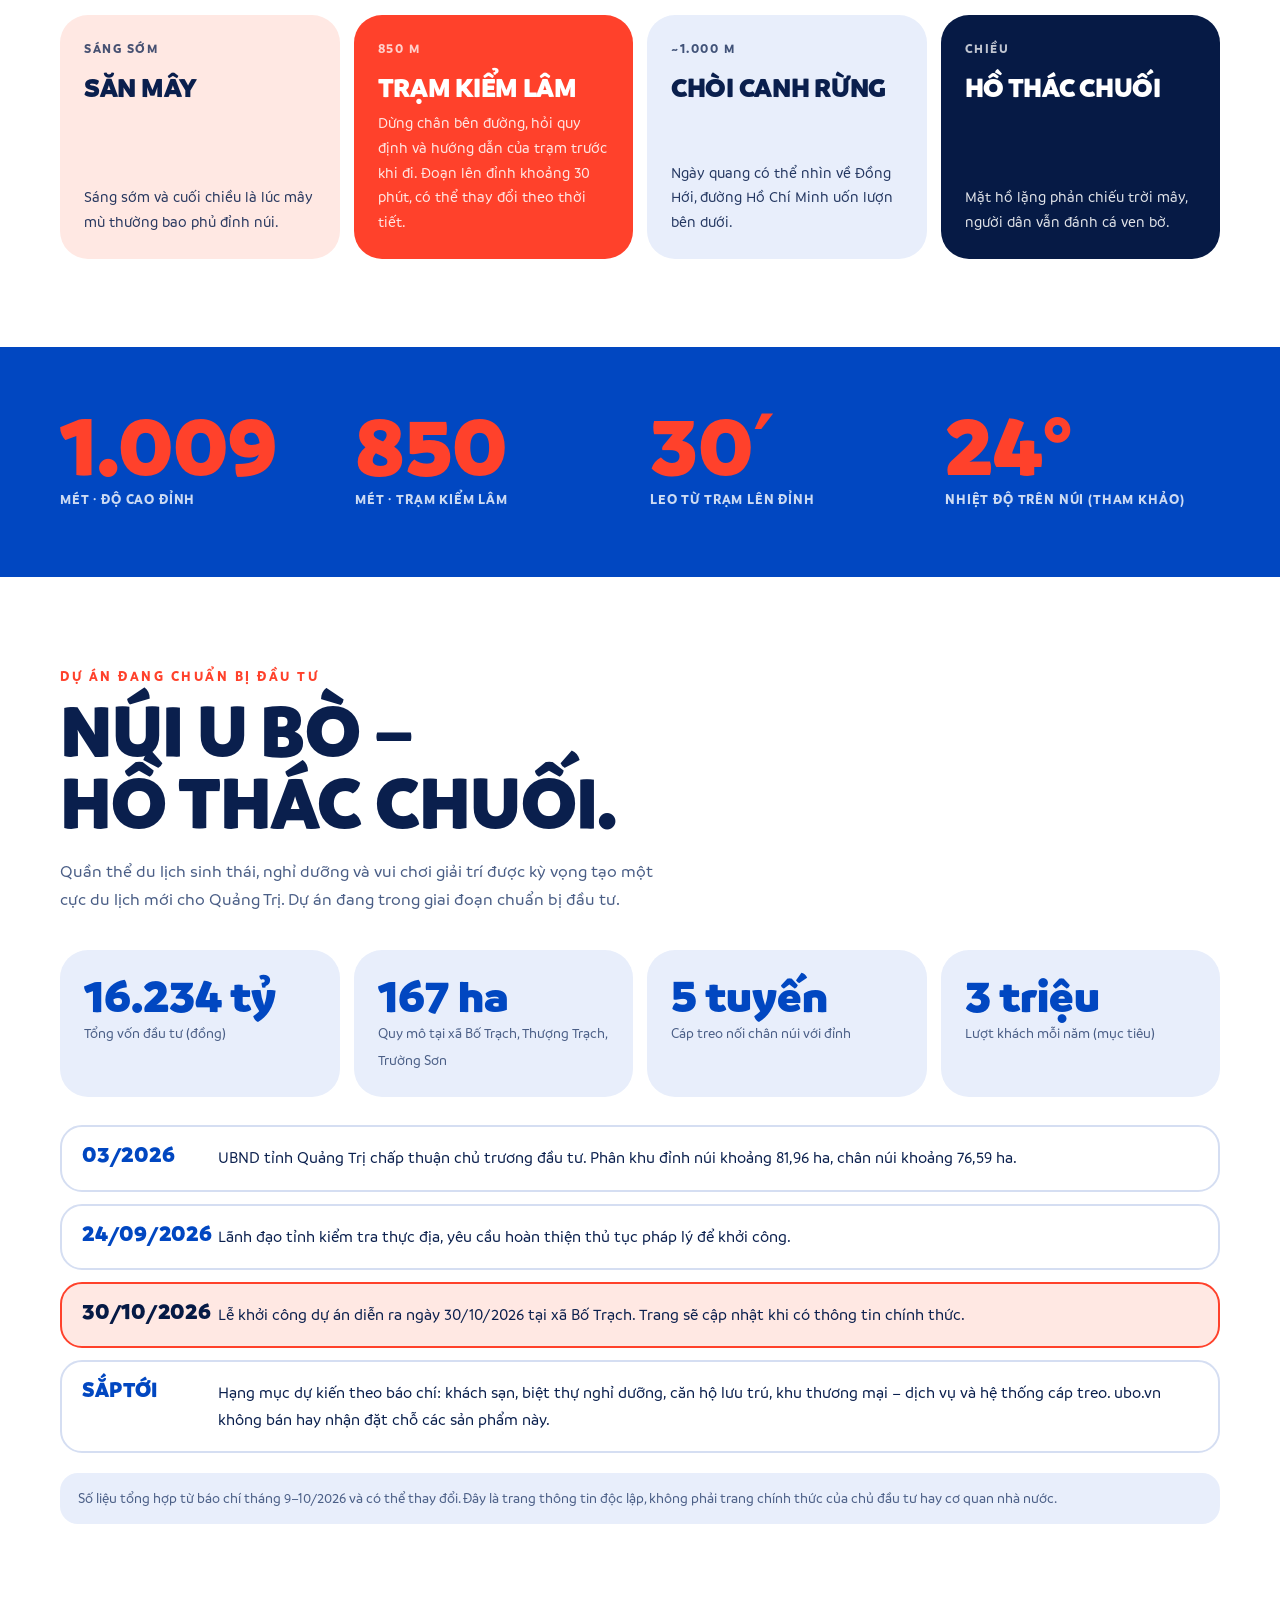
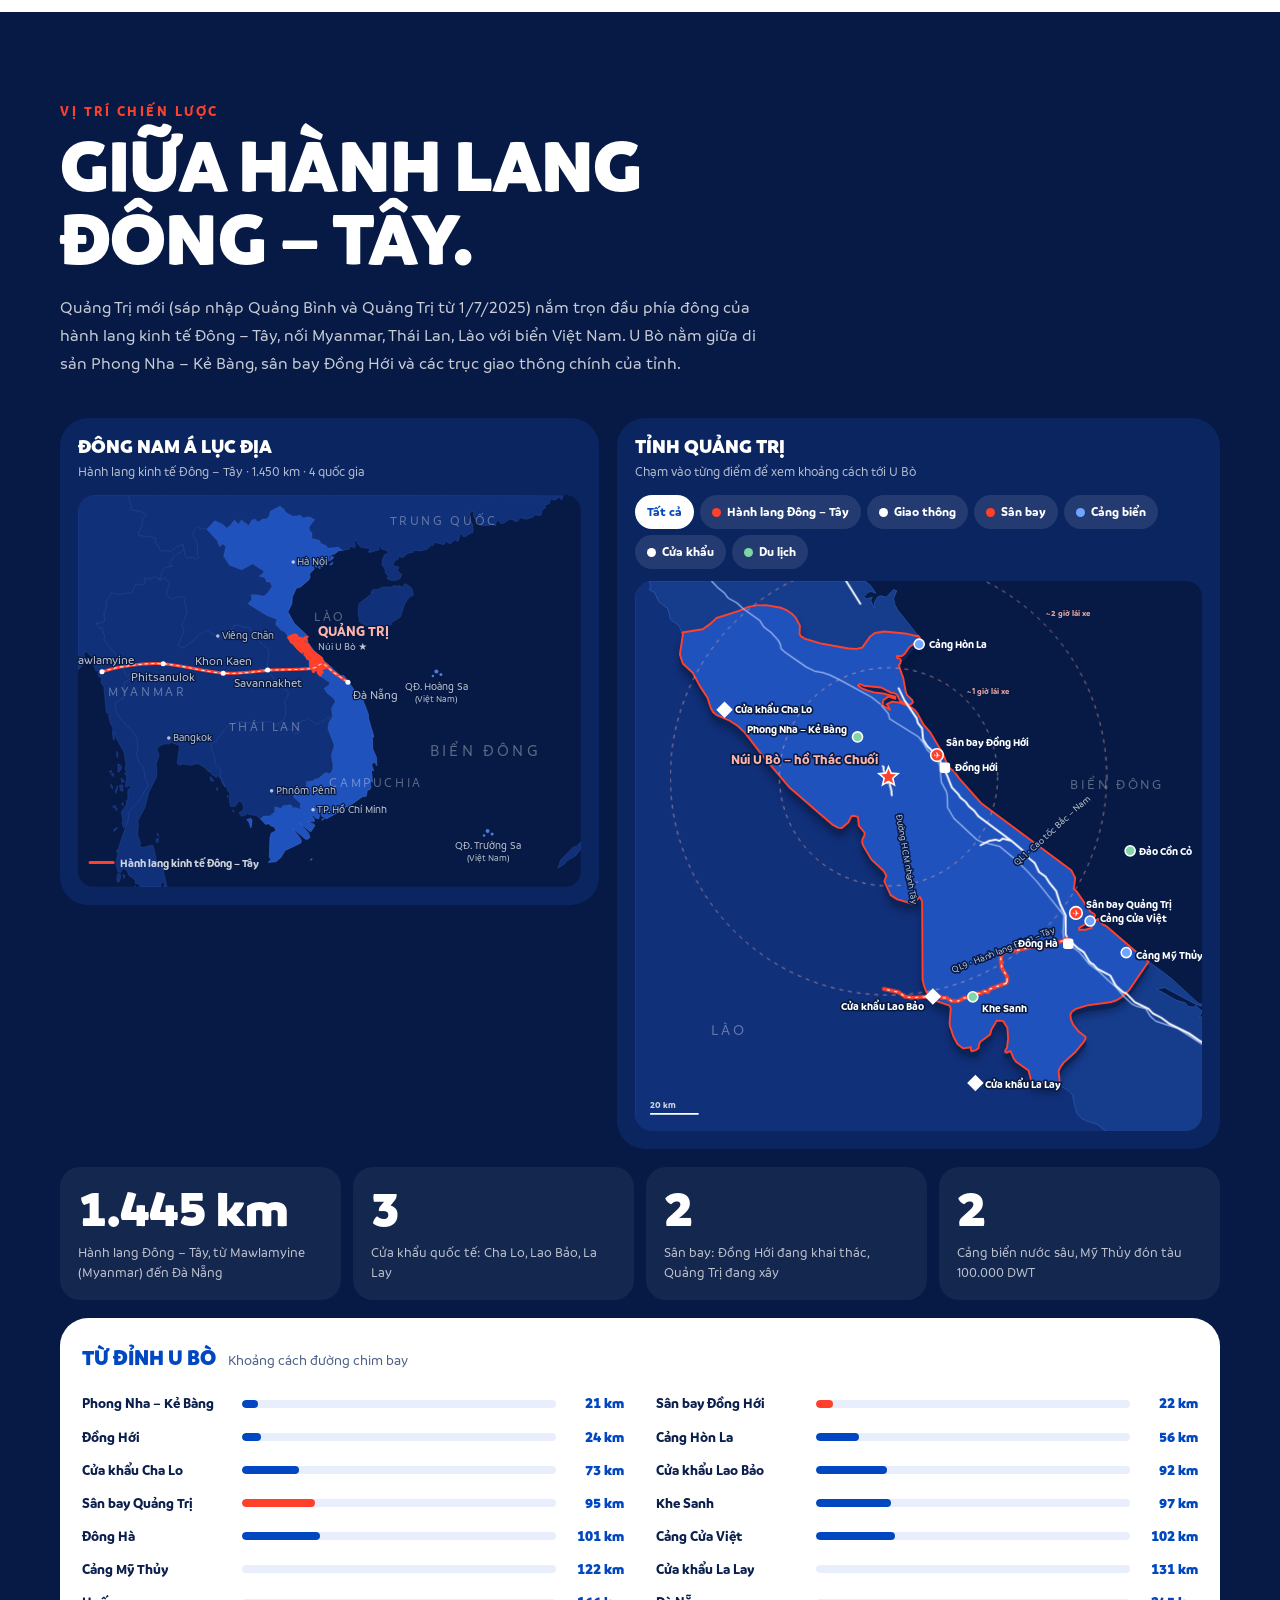
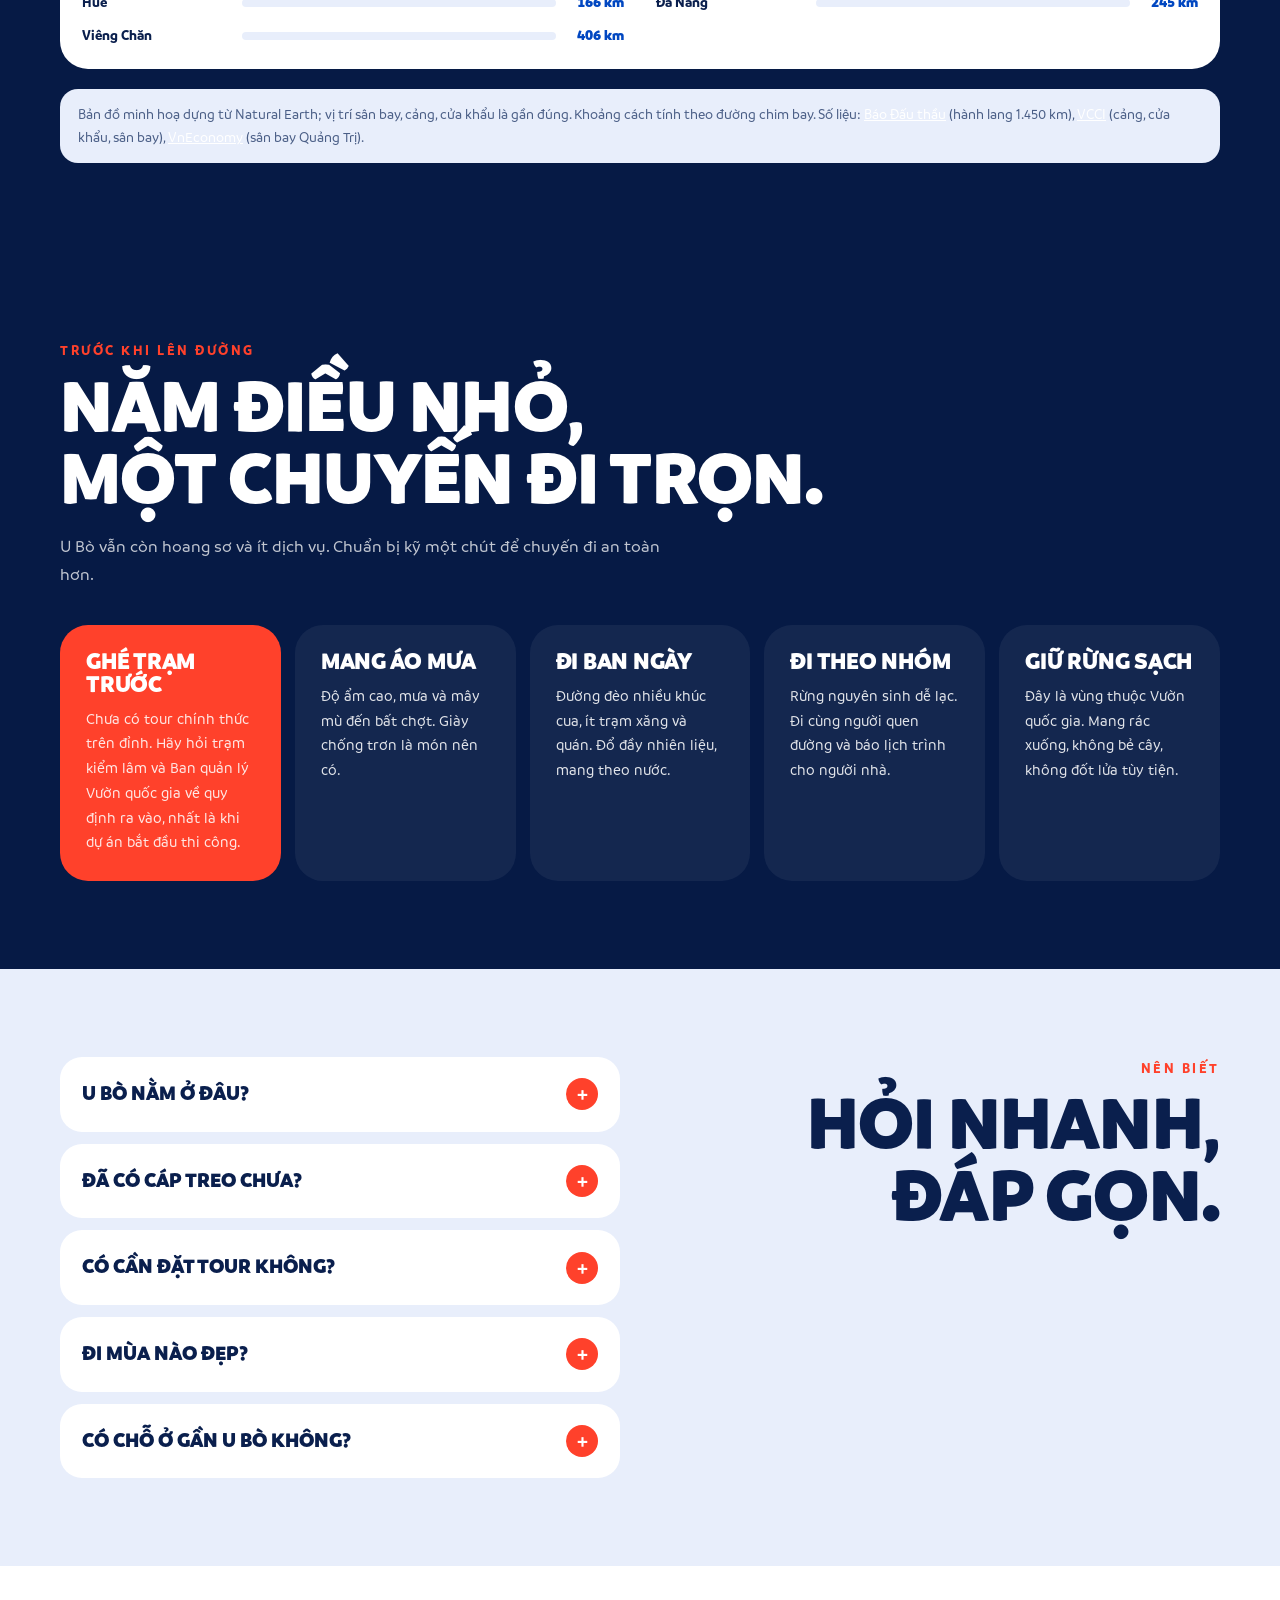
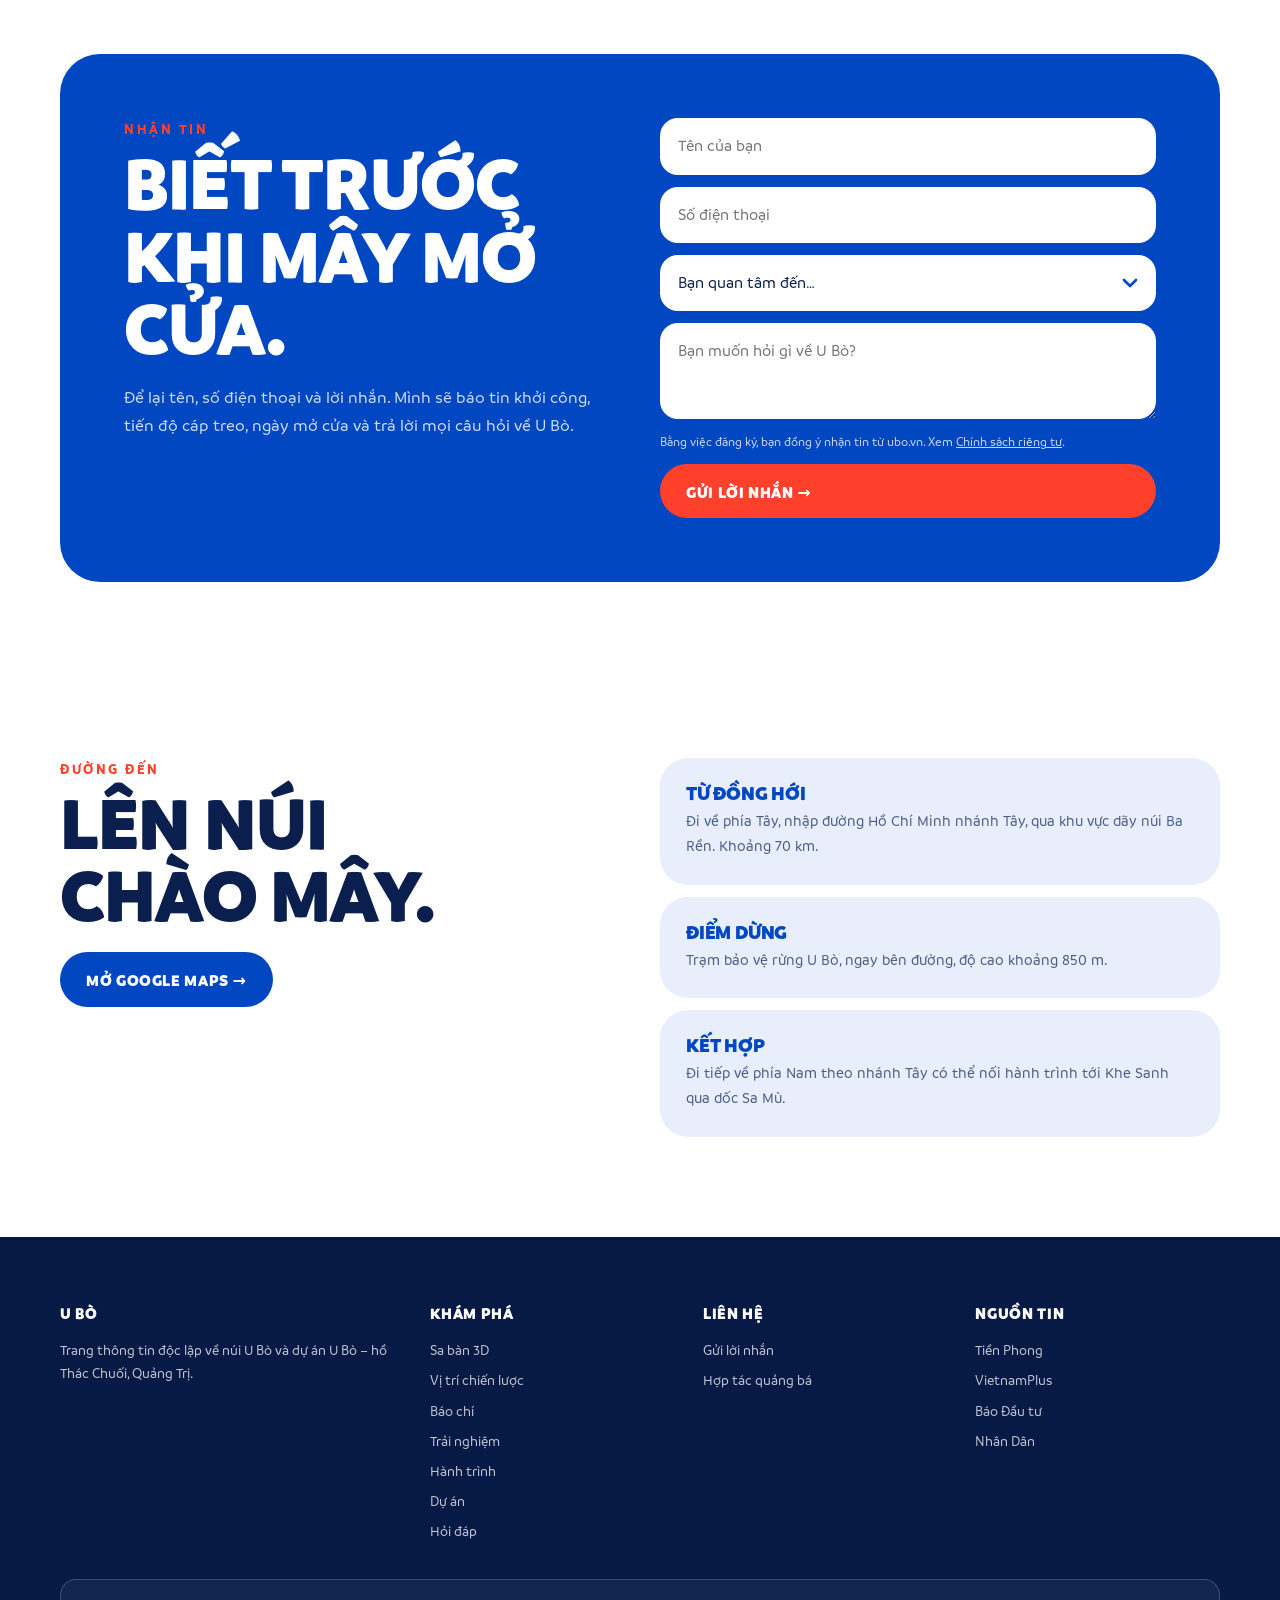
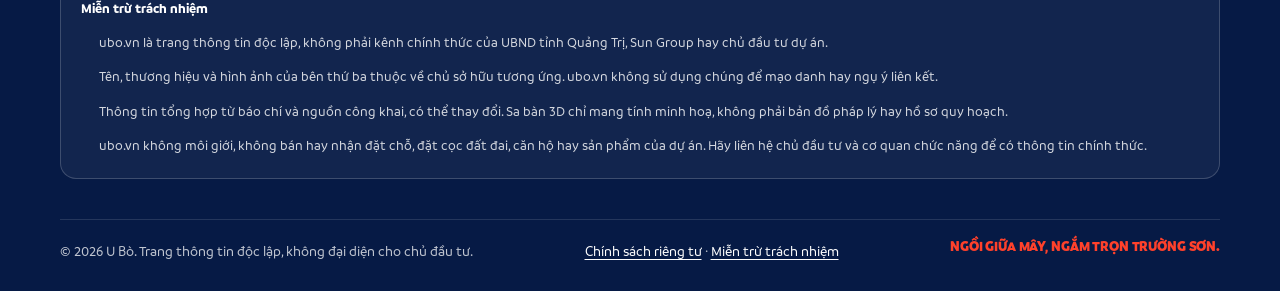
==== commit 3594c1b3: "Rà soát nội dung an toàn: bỏ hướng dẫn leo núi tự do, làm rõ nguồn và tính minh hoạ, bỏ tuỳ chọn bán" ====
--- a/index.html
+++ b/index.html
@@ -4,7 +4,7 @@
 <meta charset="utf-8">
 <meta name="viewport" content="width=device-width, initial-scale=1">
 <title>Núi U Bò Quảng Trị: Cáp treo, hồ Thác Chuối, sa bàn 3D dự án 16.234 tỷ | ubo.vn</title>
-<meta name="description" content="Núi U Bò (1.000 m) và hồ Thác Chuối, Quảng Trị: sa bàn 3D tương tác dự án quần thể du lịch 16.234 tỷ đồng của Sun Group với 5 tuyến cáp treo, bản đồ vị trí, đường đi từ Đồng Hới, kinh nghiệm săn mây và tin báo chí cập nhật.">
+<meta name="description" content="Núi U Bò (1.000 m) và hồ Thác Chuối, Quảng Trị: sa bàn 3D tương tác dự án quần thể du lịch 16.234 tỷ đồng, theo báo chí do Sun Group đầu tư, với 5 tuyến cáp treo, bản đồ vị trí, đường đi từ Đồng Hới, kinh nghiệm săn mây và tin báo chí cập nhật.">
 <meta name="keywords" content="núi U Bò, U Bò Quảng Trị, hồ Thác Chuối, cáp treo U Bò, dự án U Bò Thác Chuối, Sun Group Quảng Trị, săn mây U Bò, du lịch Phong Nha Kẻ Bàng, sa bàn 3D">
 <meta name="robots" content="index, follow, max-image-preview:large">
 <meta name="author" content="ubo.vn">
@@ -396,7 +396,7 @@
 .rv.in{opacity:1;transform:none}
 @media(prefers-reduced-motion:reduce){.ticker .row{animation:none}.rv{opacity:1;transform:none;transition:none}html{scroll-behavior:auto}}
 </style>
-<script type="application/ld+json">[{"@context": "https://schema.org", "@type": "WebSite", "name": "ubo.vn", "alternateName": "Núi U Bò", "url": "https://www.ubo.vn/", "inLanguage": "vi", "description": "Trang thông tin độc lập về núi U Bò và dự án quần thể du lịch núi U Bò, hồ Thác Chuối, Quảng Trị.", "publisher": {"@type": "Organization", "name": "ubo.vn", "url": "https://www.ubo.vn/", "logo": {"@type": "ImageObject", "url": "https://www.ubo.vn/assets/og/ubo-square.jpg"}}}, {"@context": "https://schema.org", "@type": "TouristAttraction", "name": "Núi U Bò", "alternateName": "Đỉnh U Bò", "description": "Đỉnh núi cao khoảng 1.000 m trên đường Hồ Chí Minh nhánh Tây, thuộc không gian Vườn quốc gia Phong Nha Kẻ Bàng, tỉnh Quảng Trị. Nơi quy hoạch quần thể du lịch núi U Bò, hồ Thác Chuối với 5 tuyến cáp treo.", "url": "https://www.ubo.vn/", "image": "https://www.ubo.vn/assets/og/ubo-og.jpg", "geo": {"@type": "GeoCoordinates", "latitude": 17.43446, "longitude": 106.40313}, "address": {"@type": "PostalAddress", "addressRegion": "Quảng Trị", "addressCountry": "VN"}, "touristType": ["Săn mây", "Phượt", "Chụp ảnh", "Nghỉ dưỡng"], "isAccessibleForFree": true}, {"@context": "https://schema.org", "@type": "FAQPage", "mainEntity": [{"@type": "Question", "name": "U Bò nằm ở đâu?", "acceptedAnswer": {"@type": "Answer", "text": "Trên đường Hồ Chí Minh nhánh Tây, trong không gian Vườn quốc gia Phong Nha – Kẻ Bàng, tỉnh Quảng Trị (trước sáp nhập thuộc Quảng Bình). Cách trung tâm Đồng Hới khoảng 70 km."}}, {"@type": "Question", "name": "Đã có cáp treo chưa?", "acceptedAnswer": {"@type": "Answer", "text": "Chưa. Dự án cáp treo và khu nghỉ dưỡng đang ở giai đoạn chuẩn bị đầu tư, mốc khởi công dự kiến cuối tháng 10/2026. Hiện lên đỉnh bằng cách leo bộ từ trạm kiểm lâm."}}, {"@type": "Question", "name": "Có cần đặt tour không?", "acceptedAnswer": {"@type": "Answer", "text": "Hiện chưa có tour chính thức trên đỉnh. Du khách tự đi và ghé trạm kiểm lâm U Bò để được hướng dẫn."}}, {"@type": "Question", "name": "Đi mùa nào đẹp?", "acceptedAnswer": {"@type": "Answer", "text": "Ngày nắng ráo cho tầm nhìn xa nhất. Muốn thấy mây phủ thì đến vào sáng sớm hoặc cuối chiều. Tránh ngày mưa bão vì đường đèo trơn trượt."}}, {"@type": "Question", "name": "Có chỗ ở gần U Bò không?", "acceptedAnswer": {"@type": "Answer", "text": "Trên núi gần như chưa có dịch vụ lưu trú. Nên ở Đồng Hới hoặc khu Phong Nha rồi đi trong ngày. Danh sách chỗ ở sẽ được cập nhật trên trang này."}}]}, {"@context": "https://schema.org", "@type": "BreadcrumbList", "itemListElement": [{"@type": "ListItem", "position": 1, "name": "Trang chủ", "item": "https://www.ubo.vn/"}, {"@type": "ListItem", "position": 2, "name": "Sa bàn 3D", "item": "https://www.ubo.vn/3d/index.html"}]}]</script>
+<script type="application/ld+json">[{"@context": "https://schema.org", "@type": "WebSite", "name": "ubo.vn", "alternateName": "Núi U Bò", "url": "https://www.ubo.vn/", "inLanguage": "vi", "description": "Trang thông tin độc lập về núi U Bò và dự án quần thể du lịch núi U Bò, hồ Thác Chuối, Quảng Trị.", "publisher": {"@type": "Organization", "name": "ubo.vn", "url": "https://www.ubo.vn/", "logo": {"@type": "ImageObject", "url": "https://www.ubo.vn/assets/og/ubo-square.jpg"}}}, {"@context": "https://schema.org", "@type": "TouristAttraction", "name": "Núi U Bò", "alternateName": "Đỉnh U Bò", "description": "Đỉnh núi cao khoảng 1.000 m trên đường Hồ Chí Minh nhánh Tây, thuộc không gian Vườn quốc gia Phong Nha Kẻ Bàng, tỉnh Quảng Trị. Nơi quy hoạch quần thể du lịch núi U Bò, hồ Thác Chuối với 5 tuyến cáp treo.", "url": "https://www.ubo.vn/", "image": "https://www.ubo.vn/assets/og/ubo-og.jpg", "geo": {"@type": "GeoCoordinates", "latitude": 17.43446, "longitude": 106.40313}, "address": {"@type": "PostalAddress", "addressRegion": "Quảng Trị", "addressCountry": "VN"}, "touristType": ["Săn mây", "Phượt", "Chụp ảnh", "Nghỉ dưỡng"], "isAccessibleForFree": true}, {"@context": "https://schema.org", "@type": "FAQPage", "mainEntity": [{"@type": "Question", "name": "U Bò nằm ở đâu?", "acceptedAnswer": {"@type": "Answer", "text": "Trên đường Hồ Chí Minh nhánh Tây, trong không gian Vườn quốc gia Phong Nha – Kẻ Bàng, tỉnh Quảng Trị (trước sáp nhập thuộc Quảng Bình). Cách trung tâm Đồng Hới khoảng 70 km."}}, {"@type": "Question", "name": "Đã có cáp treo chưa?", "acceptedAnswer": {"@type": "Answer", "text": "Chưa. Dự án cáp treo và khu nghỉ dưỡng đang ở giai đoạn chuẩn bị đầu tư; theo thông tin công bố, lễ khởi công diễn ra ngày 30/10/2026."}}, {"@type": "Question", "name": "Có cần đặt tour không?", "acceptedAnswer": {"@type": "Answer", "text": "Hiện chưa có tour chính thức trên đỉnh. Hãy liên hệ Ban quản lý Vườn quốc gia hoặc trạm kiểm lâm U Bò để biết khu vực có được vào hay không và xin hướng dẫn trước khi đi."}}, {"@type": "Question", "name": "Đi mùa nào đẹp?", "acceptedAnswer": {"@type": "Answer", "text": "Ngày nắng ráo cho tầm nhìn xa nhất. Muốn thấy mây phủ thì đến vào sáng sớm hoặc cuối chiều. Tránh ngày mưa bão vì đường đèo trơn trượt."}}, {"@type": "Question", "name": "Có chỗ ở gần U Bò không?", "acceptedAnswer": {"@type": "Answer", "text": "Trên núi gần như chưa có dịch vụ lưu trú. Nên ở Đồng Hới hoặc khu Phong Nha rồi đi trong ngày. Danh sách chỗ ở sẽ được cập nhật trên trang này."}}]}, {"@context": "https://schema.org", "@type": "BreadcrumbList", "itemListElement": [{"@type": "ListItem", "position": 1, "name": "Trang chủ", "item": "https://www.ubo.vn/"}, {"@type": "ListItem", "position": 2, "name": "Sa bàn 3D", "item": "https://www.ubo.vn/3d/index.html"}]}]</script>
 </head>
 <body>
 
@@ -421,7 +421,7 @@
 
 <section class="s3d-full" id="top">
   <div class="s3d-stage" id="s3dStage">
-    <iframe id="s3dFrame" src="3d/index.html?v=17&embed=1" title="Sa bàn 3D U Bò – Thác Chuối" allowfullscreen></iframe>
+    <iframe id="s3dFrame" src="3d/index.html?v=18&embed=1" title="Sa bàn 3D U Bò – Thác Chuối" allowfullscreen></iframe>
     <div class="s3d-load" id="s3dLoad" aria-live="polite"><svg aria-hidden="true" xmlns="http://www.w3.org/2000/svg" viewBox="83.14 25.34 127.84 162.10"><path fill="#FFFFFF" d="M 208.976562 118.859375 C 181.980469 118.859375 160.019531 96.898438 160.019531 69.902344 L 134.101562 69.902344 C 134.101562 96.898438 112.136719 118.859375 85.140625 118.859375 L 85.140625 144.777344 C 102.058594 144.777344 117.679688 139.132812 130.230469 129.632812 C 122.78125 147.179688 105.375 159.515625 85.140625 159.515625 L 85.140625 185.433594 C 110.851562 185.433594 133.570312 172.40625 147.058594 152.609375 C 160.546875 172.40625 183.265625 185.433594 208.976562 185.433594 L 208.976562 159.515625 C 188.742188 159.515625 171.339844 147.179688 163.886719 129.632812 C 176.4375 139.132812 192.058594 144.777344 208.976562 144.777344 Z M 208.976562 118.859375 "/><path fill="#FF412B" d="M 116.101562 85.378906 C 116.101562 93.929688 109.171875 100.859375 100.621094 100.859375 C 92.074219 100.859375 85.144531 93.929688 85.144531 85.378906 C 85.144531 76.832031 92.074219 69.902344 100.621094 69.902344 C 109.171875 69.902344 116.101562 76.832031 116.101562 85.378906 "/><path fill="#FF412B" d="M 162.539062 42.8125 C 162.539062 51.363281 155.609375 58.292969 147.058594 58.292969 C 138.511719 58.292969 131.582031 51.363281 131.582031 42.8125 C 131.582031 34.265625 138.511719 27.335938 147.058594 27.335938 C 155.609375 27.335938 162.539062 34.265625 162.539062 42.8125 "/><path fill="#FF412B" d="M 208.976562 85.378906 C 208.976562 93.929688 202.046875 100.859375 193.496094 100.859375 C 184.949219 100.859375 178.019531 93.929688 178.019531 85.378906 C 178.019531 76.832031 184.949219 69.902344 193.496094 69.902344 C 202.046875 69.902344 208.976562 76.832031 208.976562 85.378906 "/></svg><span>Đang dựng sa bàn…</span></div>
     <a class="s3d-more" href="#gioi-thieu" aria-label="Cuộn xuống"><span>Cuộn xuống</span><i></i></a>
   </div>
@@ -509,7 +509,7 @@
     </div>
     <div class="day">
       <div class="slot s1 rv"><small>Sáng sớm</small><h3>Săn mây</h3><p>Sáng sớm và cuối chiều là lúc mây mù thường bao phủ đỉnh núi.</p></div>
-      <div class="slot s2 rv"><small>850 m</small><h3>Trạm kiểm lâm</h3><p>Dừng chân bên đường, nhờ cán bộ trạm hướng dẫn trước khi leo khoảng 30 phút lên đỉnh.</p></div>
+      <div class="slot s2 rv"><small>850 m</small><h3>Trạm kiểm lâm</h3><p>Dừng chân bên đường, hỏi quy định và hướng dẫn của trạm trước khi đi. Đoạn lên đỉnh khoảng 30 phút, có thể thay đổi theo thời tiết.</p></div>
       <div class="slot s3 rv"><small>~1.000 m</small><h3>Chòi canh rừng</h3><p>Ngày quang có thể nhìn về Đồng Hới, đường Hồ Chí Minh uốn lượn bên dưới.</p></div>
       <div class="slot s4 rv"><small>Chiều</small><h3>Hồ Thác Chuối</h3><p>Mặt hồ lặng phản chiếu trời mây, người dân vẫn đánh cá ven bờ.</p></div>
     </div>
@@ -521,14 +521,14 @@
     <div class="stat rv"><b>1.009</b><span>Mét · độ cao đỉnh</span></div>
     <div class="stat rv"><b>850</b><span>Mét · trạm kiểm lâm</span></div>
     <div class="stat rv"><b>30′</b><span>Leo từ trạm lên đỉnh</span></div>
-    <div class="stat rv"><b>24°</b><span>Nhiệt độ trên núi</span></div>
+    <div class="stat rv"><b>24°</b><span>Nhiệt độ trên núi (tham khảo)</span></div>
   </div>
 </div>
 
 <section id="du-an">
   <div class="wrap">
     <div class="rv">
-      <div class="eyebrow">Dự án đang đầu tư</div>
+      <div class="eyebrow">Dự án đang chuẩn bị đầu tư</div>
       <h2 class="h2">Núi U Bò –<br>hồ Thác Chuối.</h2>
       <p class="lead">Quần thể du lịch sinh thái, nghỉ dưỡng và vui chơi giải trí được kỳ vọng tạo một cực du lịch mới cho Quảng Trị. Dự án đang trong giai đoạn chuẩn bị đầu tư.</p>
     </div>
@@ -541,8 +541,8 @@
     <div class="timeline">
       <div class="ti rv"><div class="d">03/2026</div><p>UBND tỉnh Quảng Trị chấp thuận chủ trương đầu tư. Phân khu đỉnh núi khoảng 81,96 ha, chân núi khoảng 76,59 ha.</p></div>
       <div class="ti rv"><div class="d">24/09/2026</div><p>Lãnh đạo tỉnh kiểm tra thực địa, yêu cầu hoàn thiện thủ tục pháp lý để khởi công.</p></div>
-      <div class="ti next rv"><div class="d">30/10/2026</div><p>Mốc khởi công dự kiến theo báo chí. Trang sẽ cập nhật khi có thông tin chính thức.</p></div>
-      <div class="ti rv"><div class="d">Sắp tới</div><p>Khách sạn, biệt thự nghỉ dưỡng, căn hộ lưu trú, khu thương mại – dịch vụ và hệ thống cáp treo.</p></div>
+      <div class="ti next rv"><div class="d">30/10/2026</div><p>Lễ khởi công dự án diễn ra ngày 30/10/2026 tại xã Bố Trạch. Trang sẽ cập nhật khi có thông tin chính thức.</p></div>
+      <div class="ti rv"><div class="d">Sắp tới</div><p>Hạng mục dự kiến theo báo chí: khách sạn, biệt thự nghỉ dưỡng, căn hộ lưu trú, khu thương mại – dịch vụ và hệ thống cáp treo. ubo.vn không bán hay nhận đặt chỗ các sản phẩm này.</p></div>
     </div>
     <p class="note rv">Số liệu tổng hợp từ báo chí tháng 9–10/2026 và có thể thay đổi. Đây là trang thông tin độc lập, không phải trang chính thức của chủ đầu tư hay cơ quan nhà nước.</p>
   </div>
@@ -589,7 +589,7 @@
       <p class="lead">U Bò vẫn còn hoang sơ và ít dịch vụ. Chuẩn bị kỹ một chút để chuyến đi an toàn hơn.</p>
     </div>
     <div class="vgrid">
-      <div class="vc rv"><h3>Ghé trạm trước</h3><p>Chưa có tour chính thức trên đỉnh. Cán bộ trạm kiểm lâm hướng dẫn người có nhu cầu leo lên.</p></div>
+      <div class="vc rv"><h3>Ghé trạm trước</h3><p>Chưa có tour chính thức trên đỉnh. Hãy hỏi trạm kiểm lâm và Ban quản lý Vườn quốc gia về quy định ra vào, nhất là khi dự án bắt đầu thi công.</p></div>
       <div class="vc rv"><h3>Mang áo mưa</h3><p>Độ ẩm cao, mưa và mây mù đến bất chợt. Giày chống trơn là món nên có.</p></div>
       <div class="vc rv"><h3>Đi ban ngày</h3><p>Đường đèo nhiều khúc cua, ít trạm xăng và quán. Đổ đầy nhiên liệu, mang theo nước.</p></div>
       <div class="vc rv"><h3>Đi theo nhóm</h3><p>Rừng nguyên sinh dễ lạc. Đi cùng người quen đường và báo lịch trình cho người nhà.</p></div>
@@ -602,8 +602,8 @@
   <div class="wrap">
     <div class="qa">
       <details class="rv"><summary>U Bò nằm ở đâu? <i>+</i></summary><p>Trên đường Hồ Chí Minh nhánh Tây, trong không gian Vườn quốc gia Phong Nha – Kẻ Bàng, tỉnh Quảng Trị (trước sáp nhập thuộc Quảng Bình). Cách trung tâm Đồng Hới khoảng 70 km.</p></details>
-      <details class="rv"><summary>Đã có cáp treo chưa? <i>+</i></summary><p>Chưa. Dự án cáp treo và khu nghỉ dưỡng đang ở giai đoạn chuẩn bị đầu tư, mốc khởi công dự kiến cuối tháng 10/2026. Hiện lên đỉnh bằng cách leo bộ từ trạm kiểm lâm.</p></details>
-      <details class="rv"><summary>Có cần đặt tour không? <i>+</i></summary><p>Hiện chưa có tour chính thức trên đỉnh. Du khách tự đi và ghé trạm kiểm lâm U Bò để được hướng dẫn.</p></details>
+      <details class="rv"><summary>Đã có cáp treo chưa? <i>+</i></summary><p>Chưa. Dự án cáp treo và khu nghỉ dưỡng đang ở giai đoạn chuẩn bị đầu tư; theo thông tin công bố, lễ khởi công diễn ra ngày 30/10/2026.</p></details>
+      <details class="rv"><summary>Có cần đặt tour không? <i>+</i></summary><p>Hiện chưa có tour chính thức trên đỉnh. Hãy liên hệ Ban quản lý Vườn quốc gia hoặc trạm kiểm lâm U Bò để biết khu vực có được vào hay không và xin hướng dẫn trước khi đi.</p></details>
       <details class="rv"><summary>Đi mùa nào đẹp? <i>+</i></summary><p>Ngày nắng ráo cho tầm nhìn xa nhất. Muốn thấy mây phủ thì đến vào sáng sớm hoặc cuối chiều. Tránh ngày mưa bão vì đường đèo trơn trượt.</p></details>
       <details class="rv"><summary>Có chỗ ở gần U Bò không? <i>+</i></summary><p>Trên núi gần như chưa có dịch vụ lưu trú. Nên ở Đồng Hới hoặc khu Phong Nha rồi đi trong ngày. Danh sách chỗ ở sẽ được cập nhật trên trang này.</p></details>
     </div>
@@ -632,7 +632,6 @@
           <option>Kinh doanh quanh U Bò</option>
           <option>Hợp tác quảng bá, truyền thông</option>
           <option>Đầu tư, hợp tác phát triển</option>
-          <option>Mua hoặc cấp phép ubo.vn</option>
           <option>Khác</option>
         </select>
         <textarea name="message" required placeholder="Bạn muốn hỏi gì về U Bò?"></textarea>
@@ -711,7 +710,6 @@
           <option>Kinh doanh quanh U Bò</option>
           <option>Hợp tác quảng bá, truyền thông</option>
           <option>Đầu tư, hợp tác phát triển</option>
-          <option>Mua hoặc cấp phép ubo.vn</option>
           <option>Khác</option>
       </select></label>
       <label><span>Nội dung</span><textarea name="message" rows="3" required placeholder="Bạn muốn hỏi gì về U Bò?"></textarea></label>
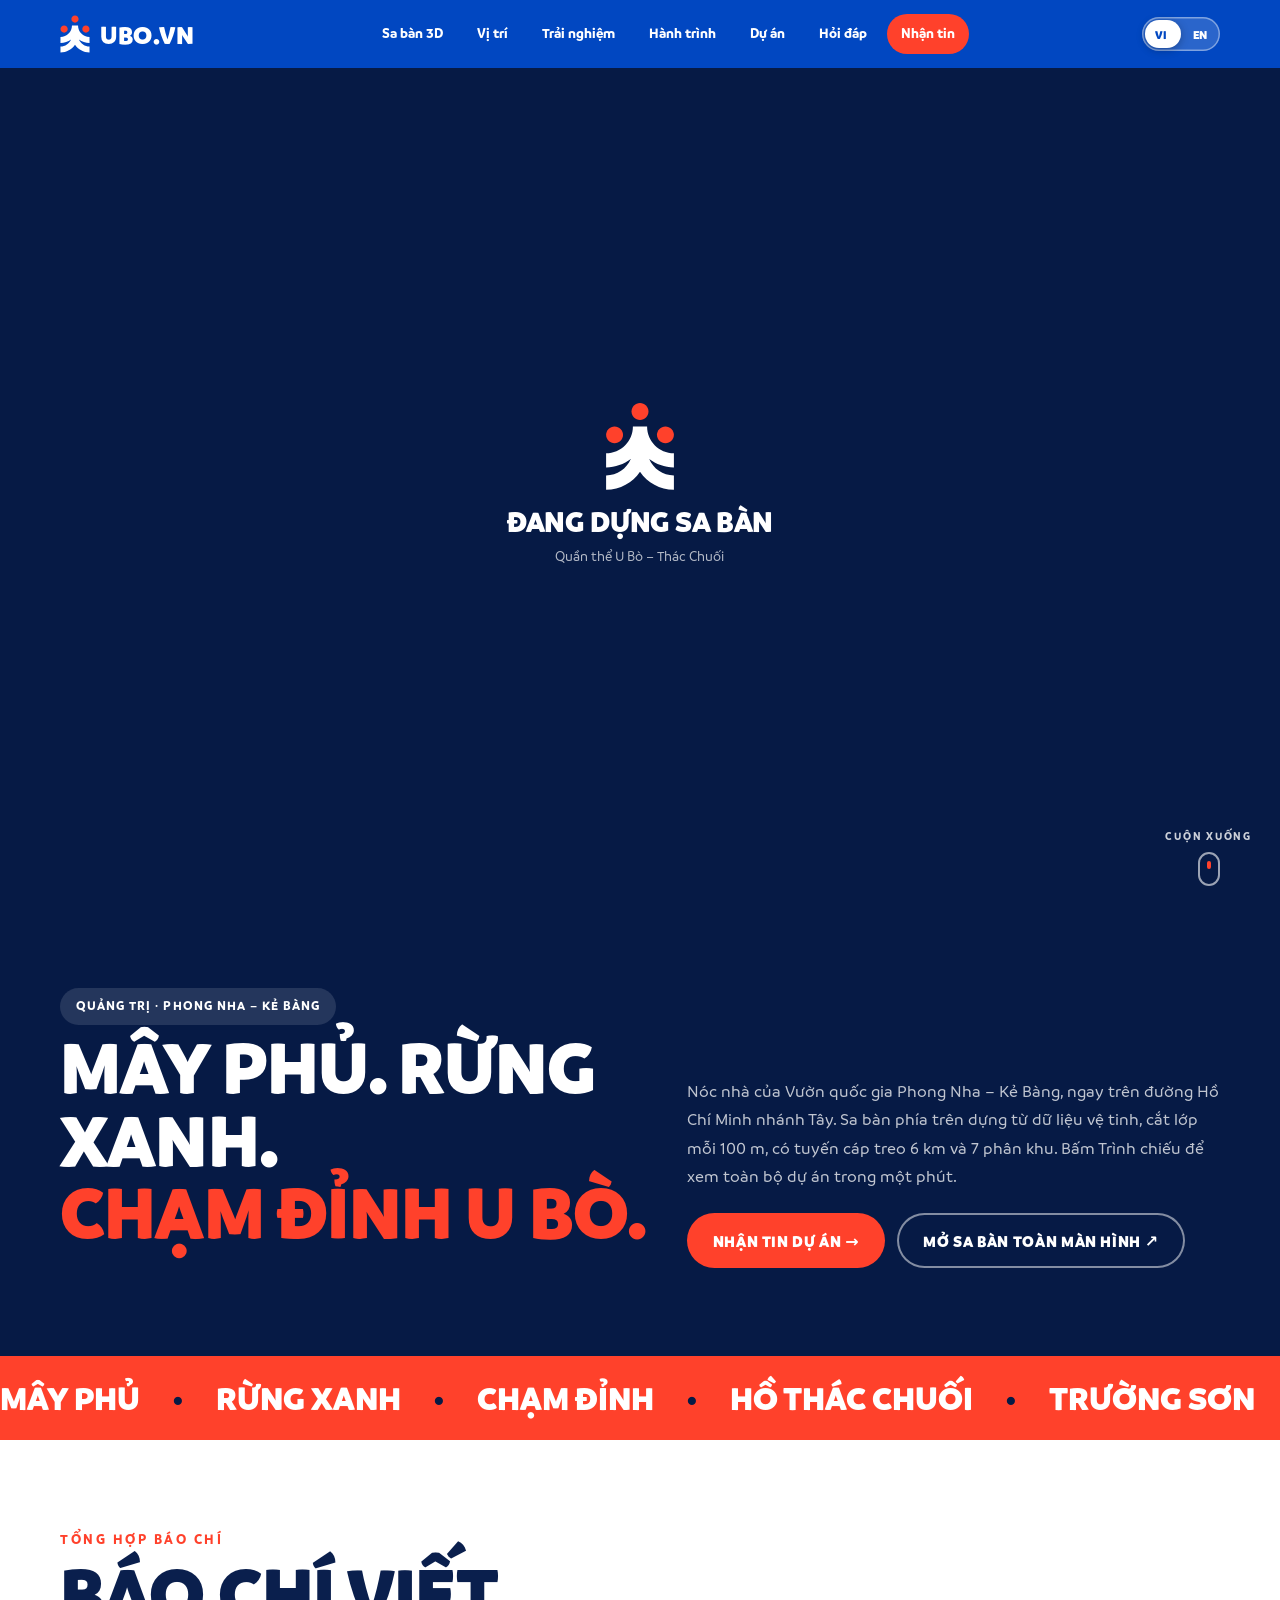
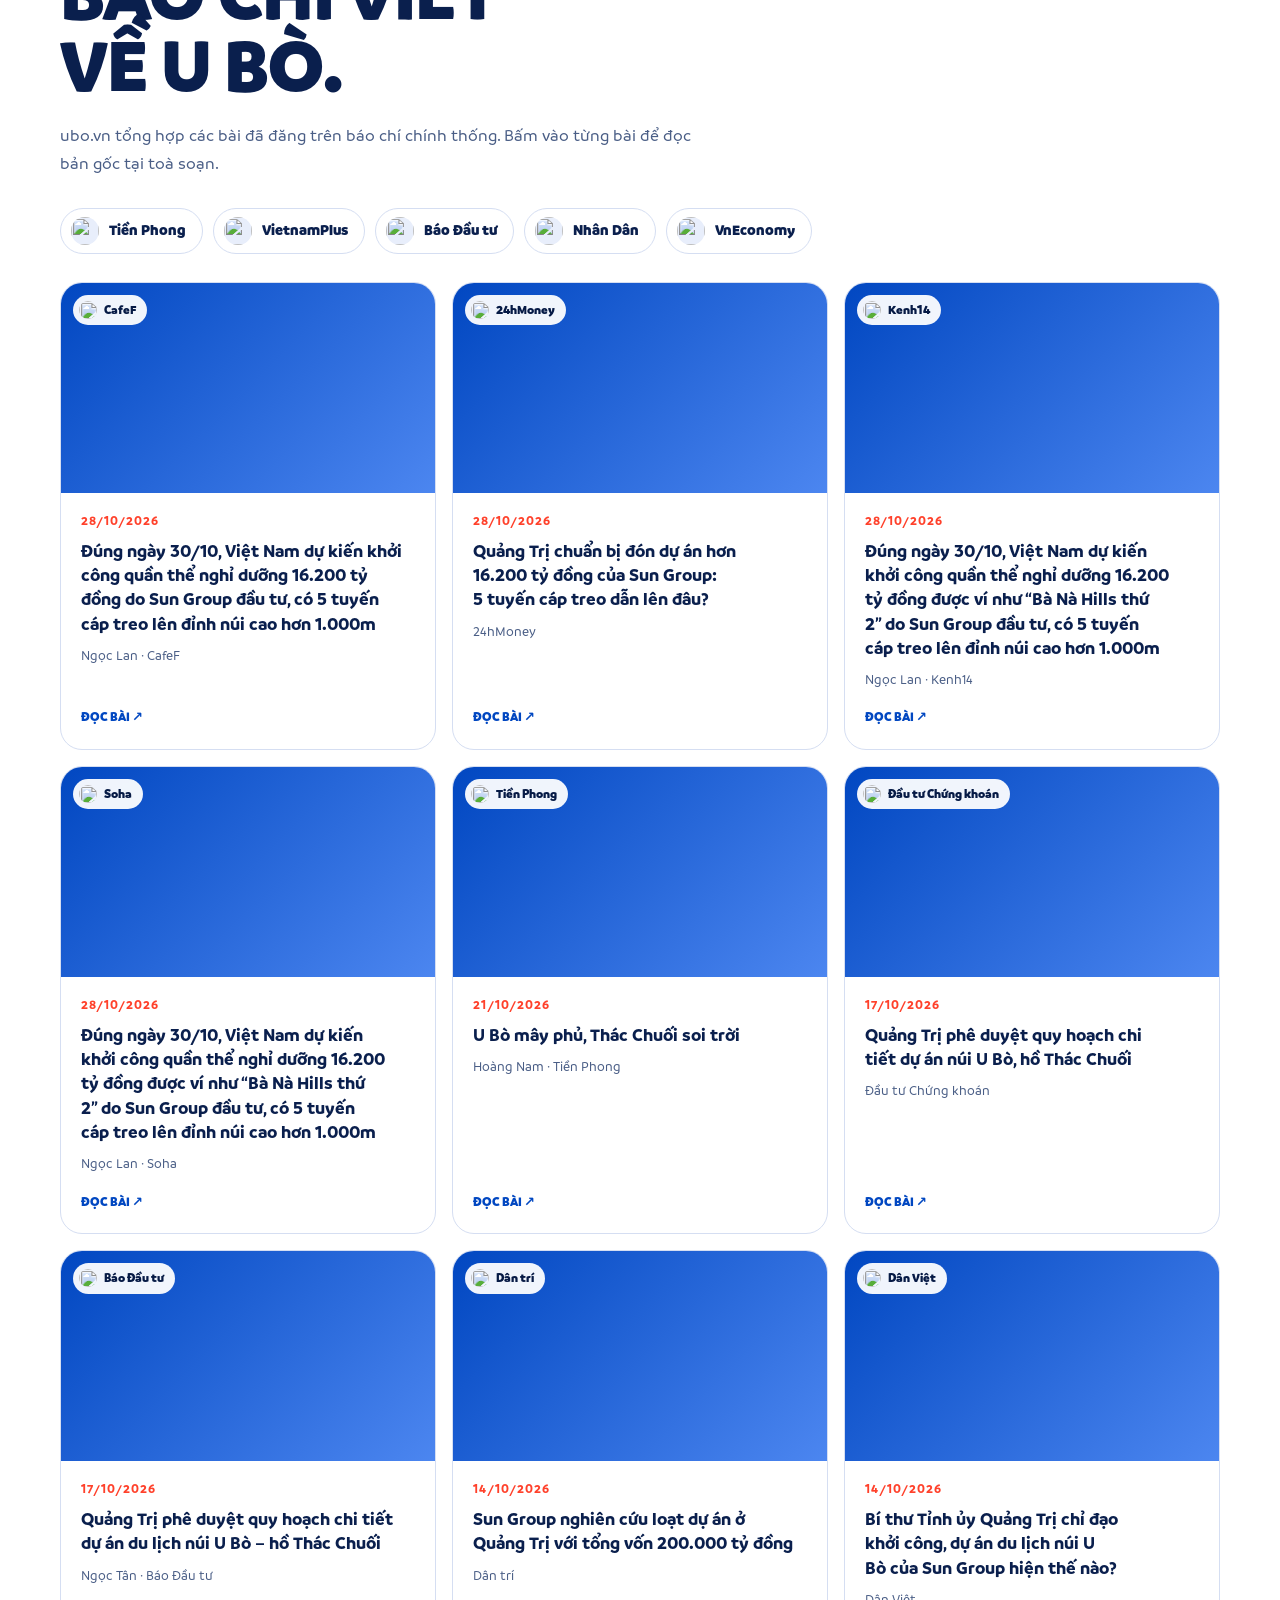
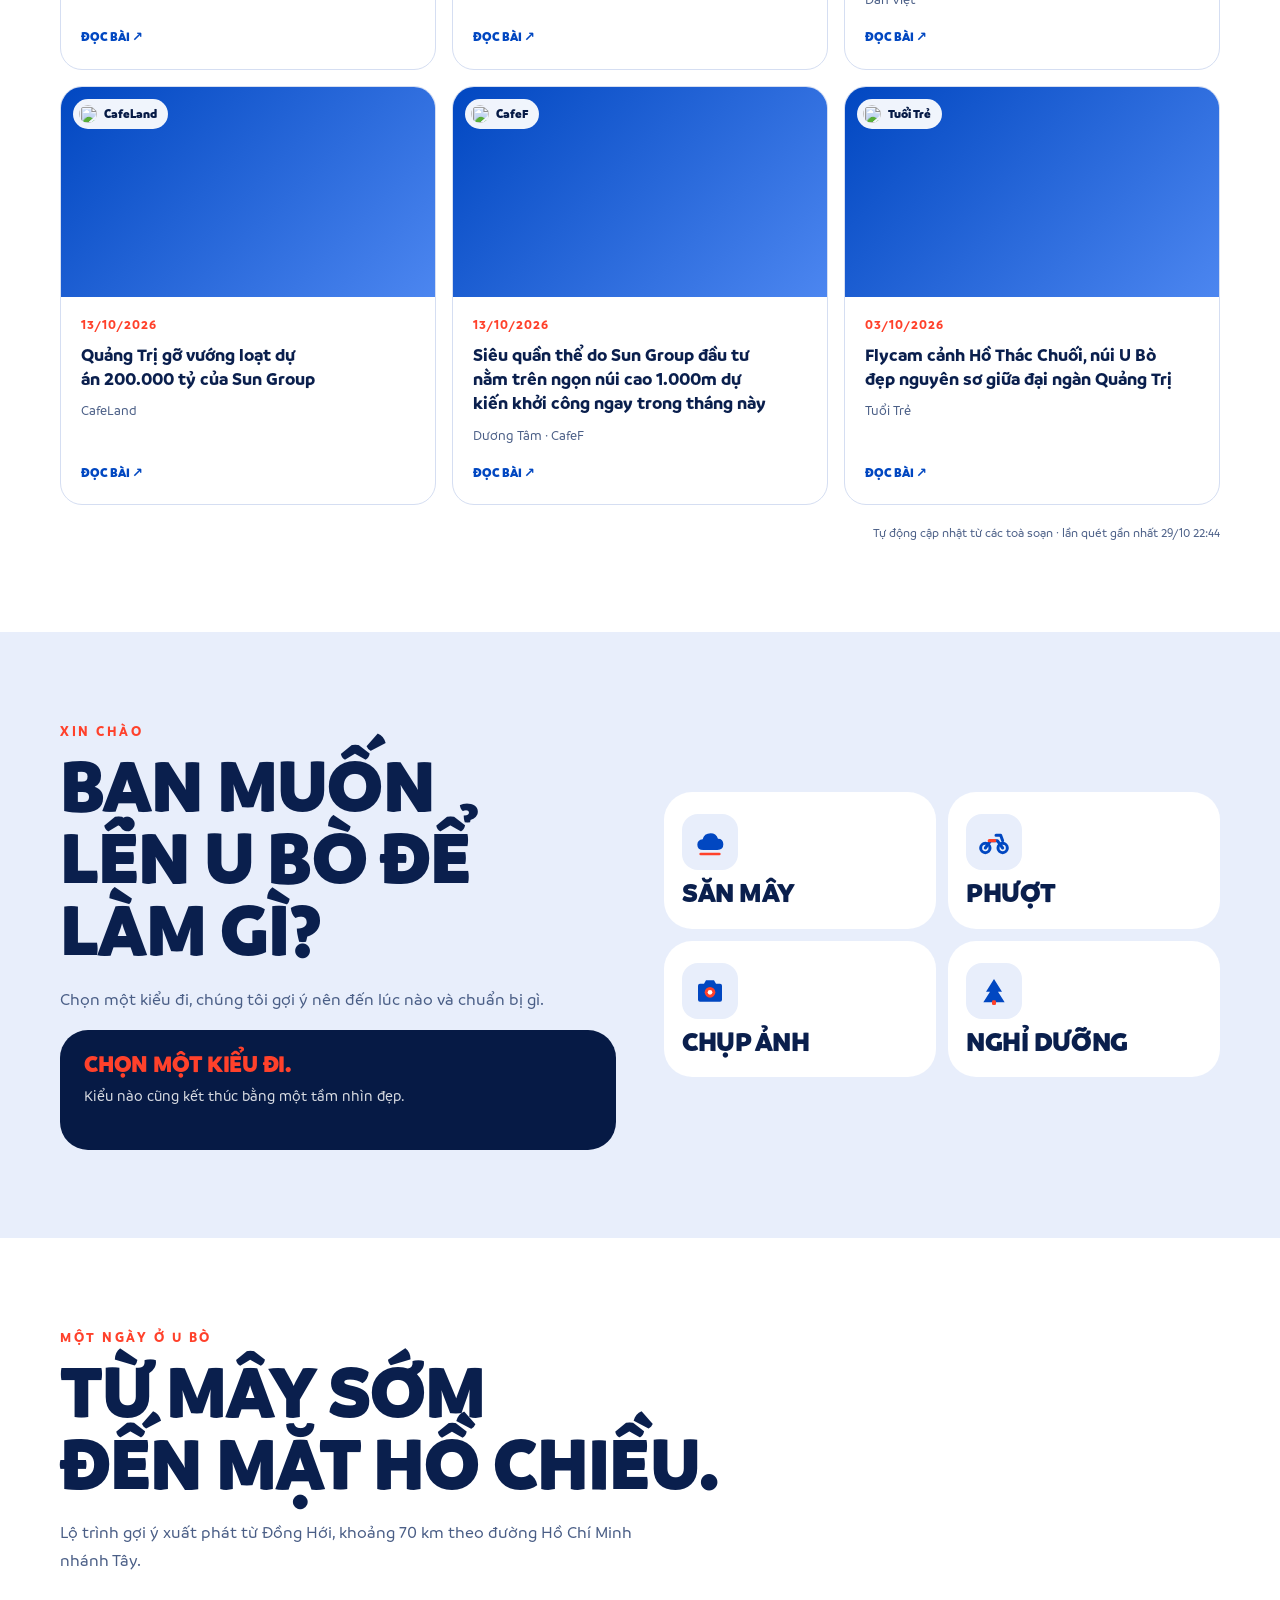
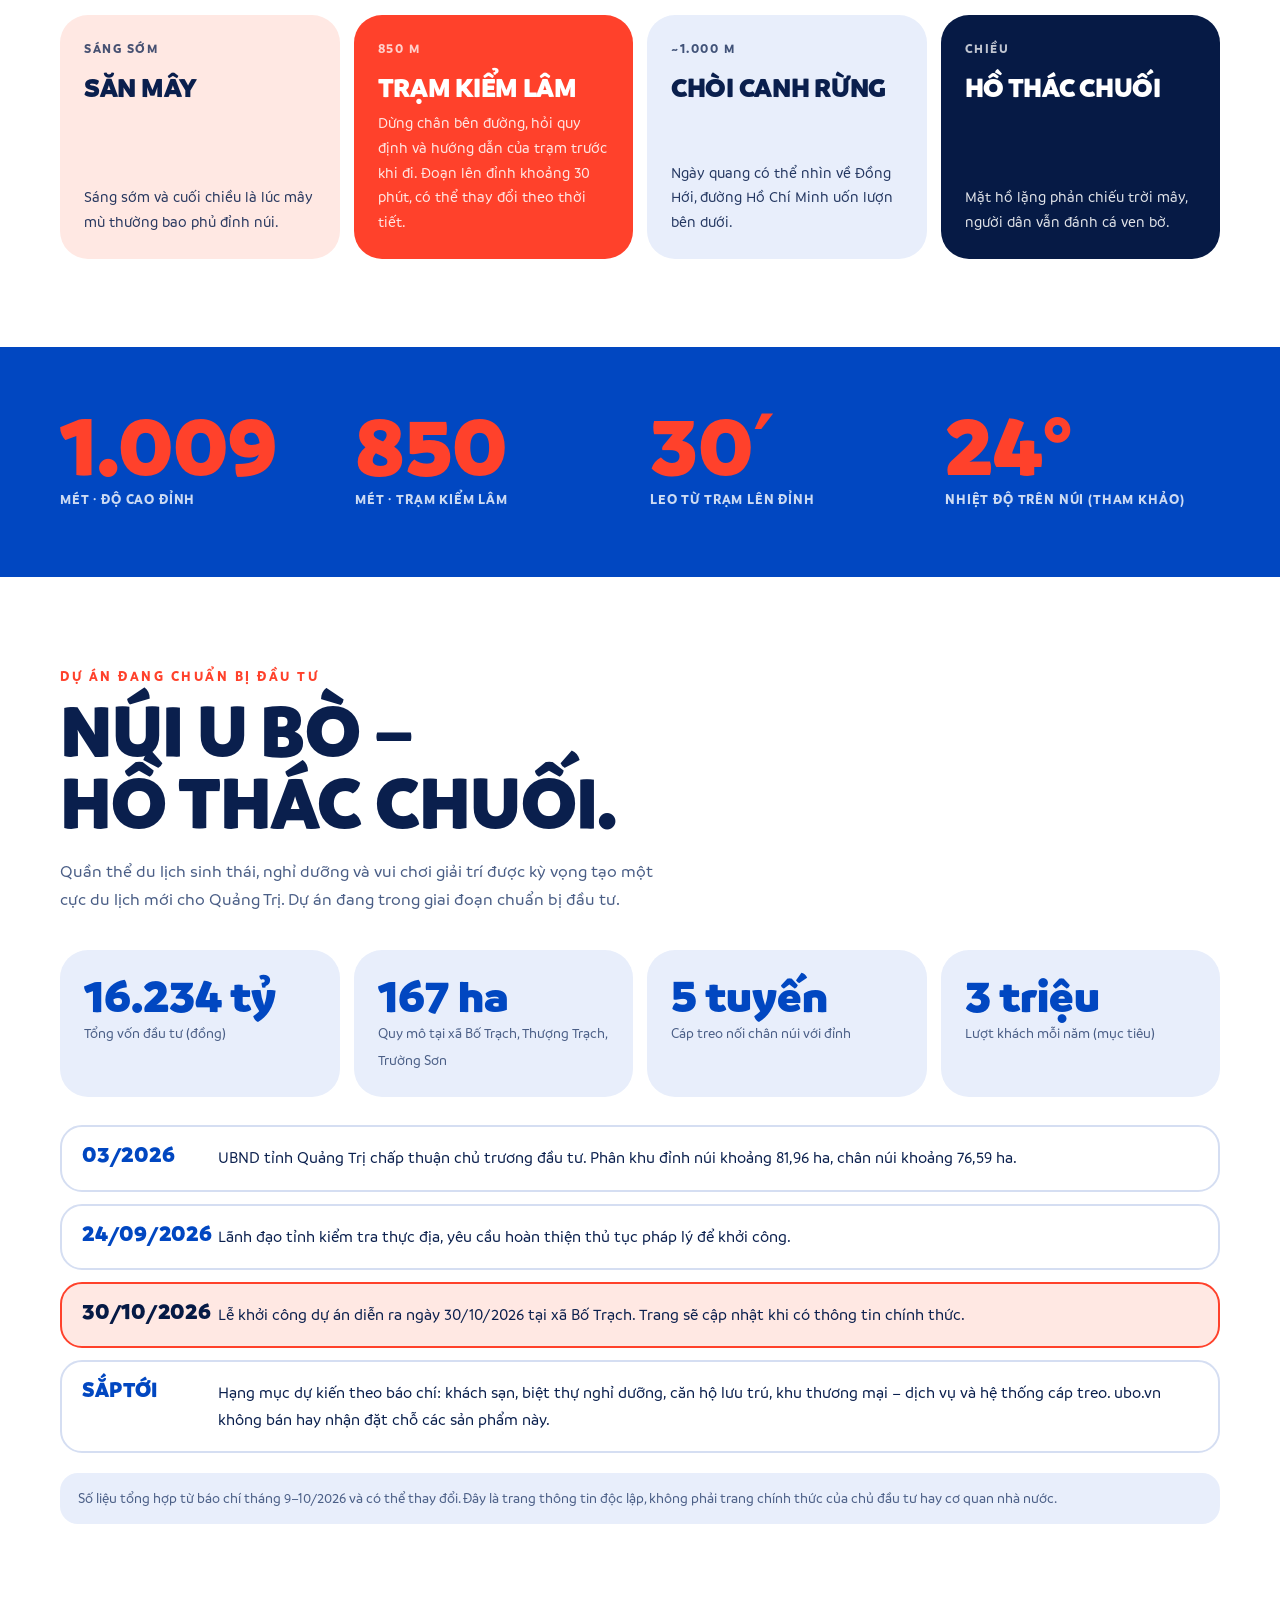
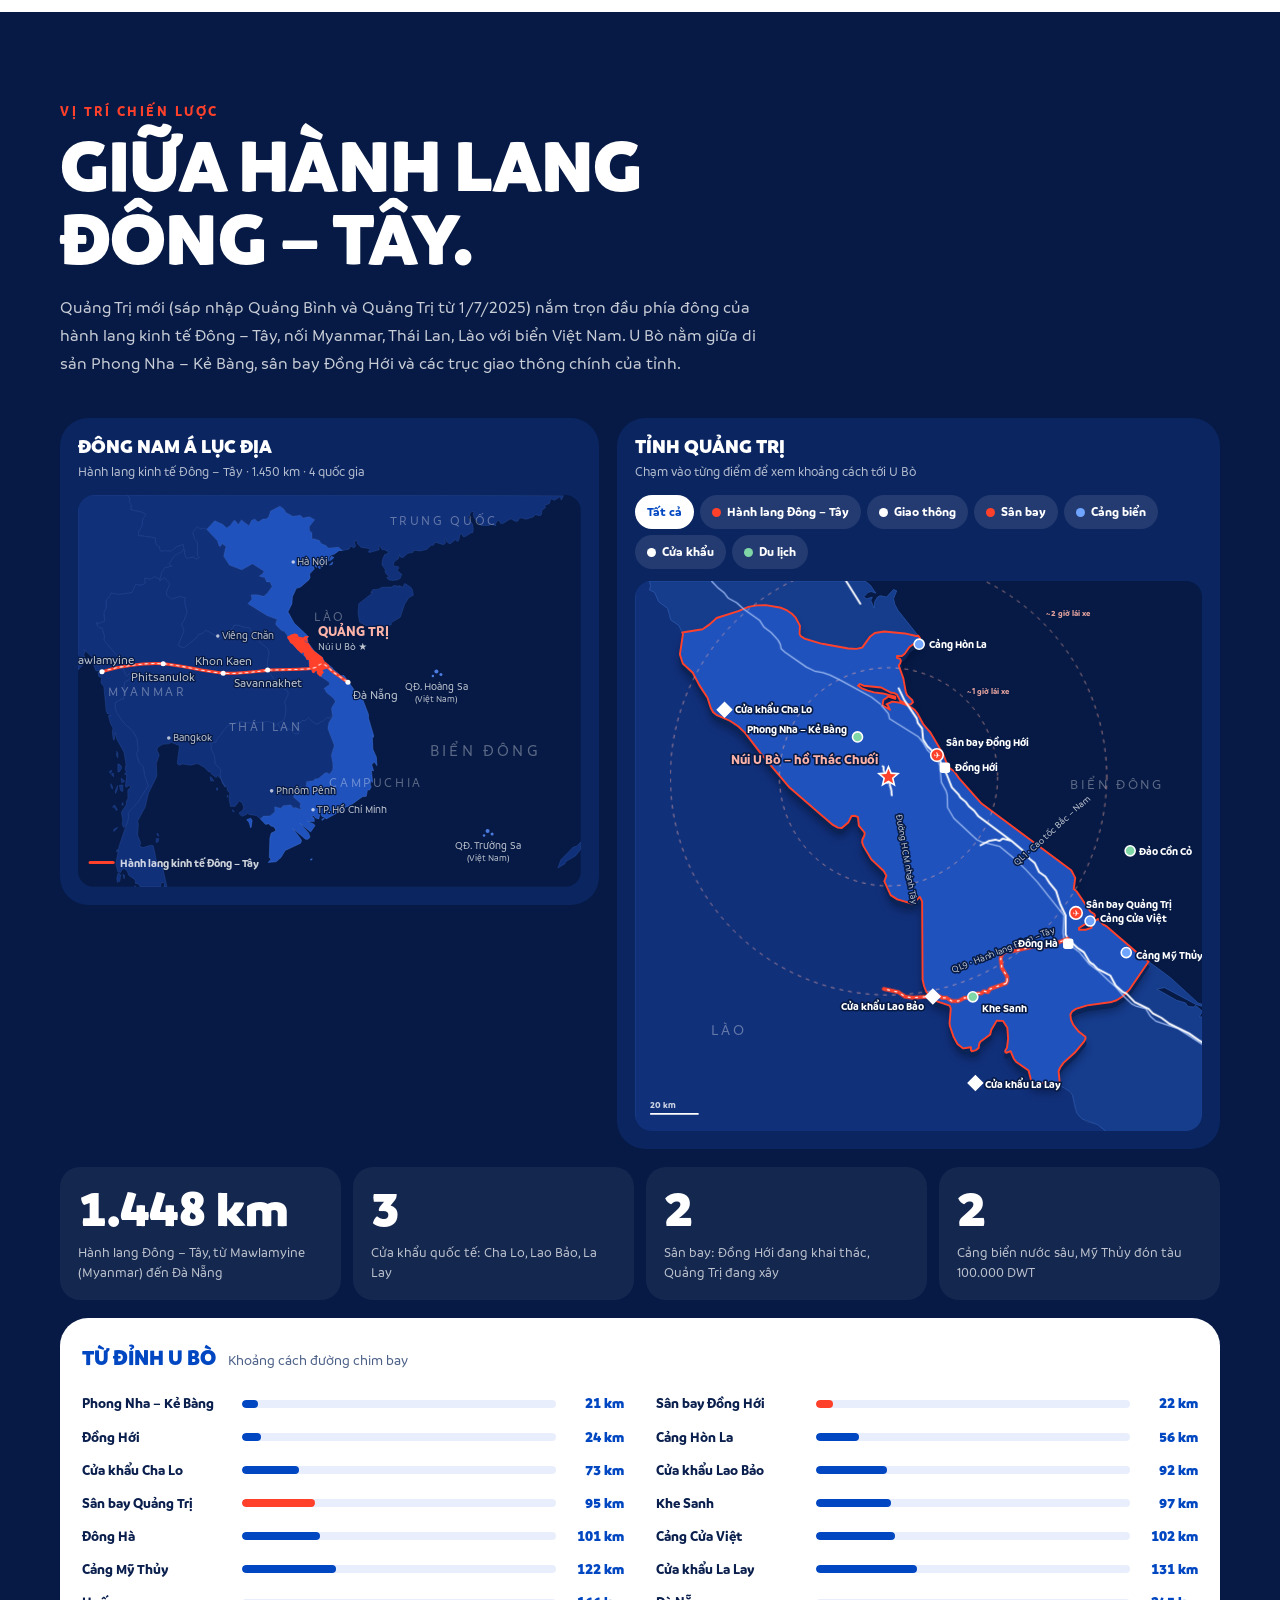
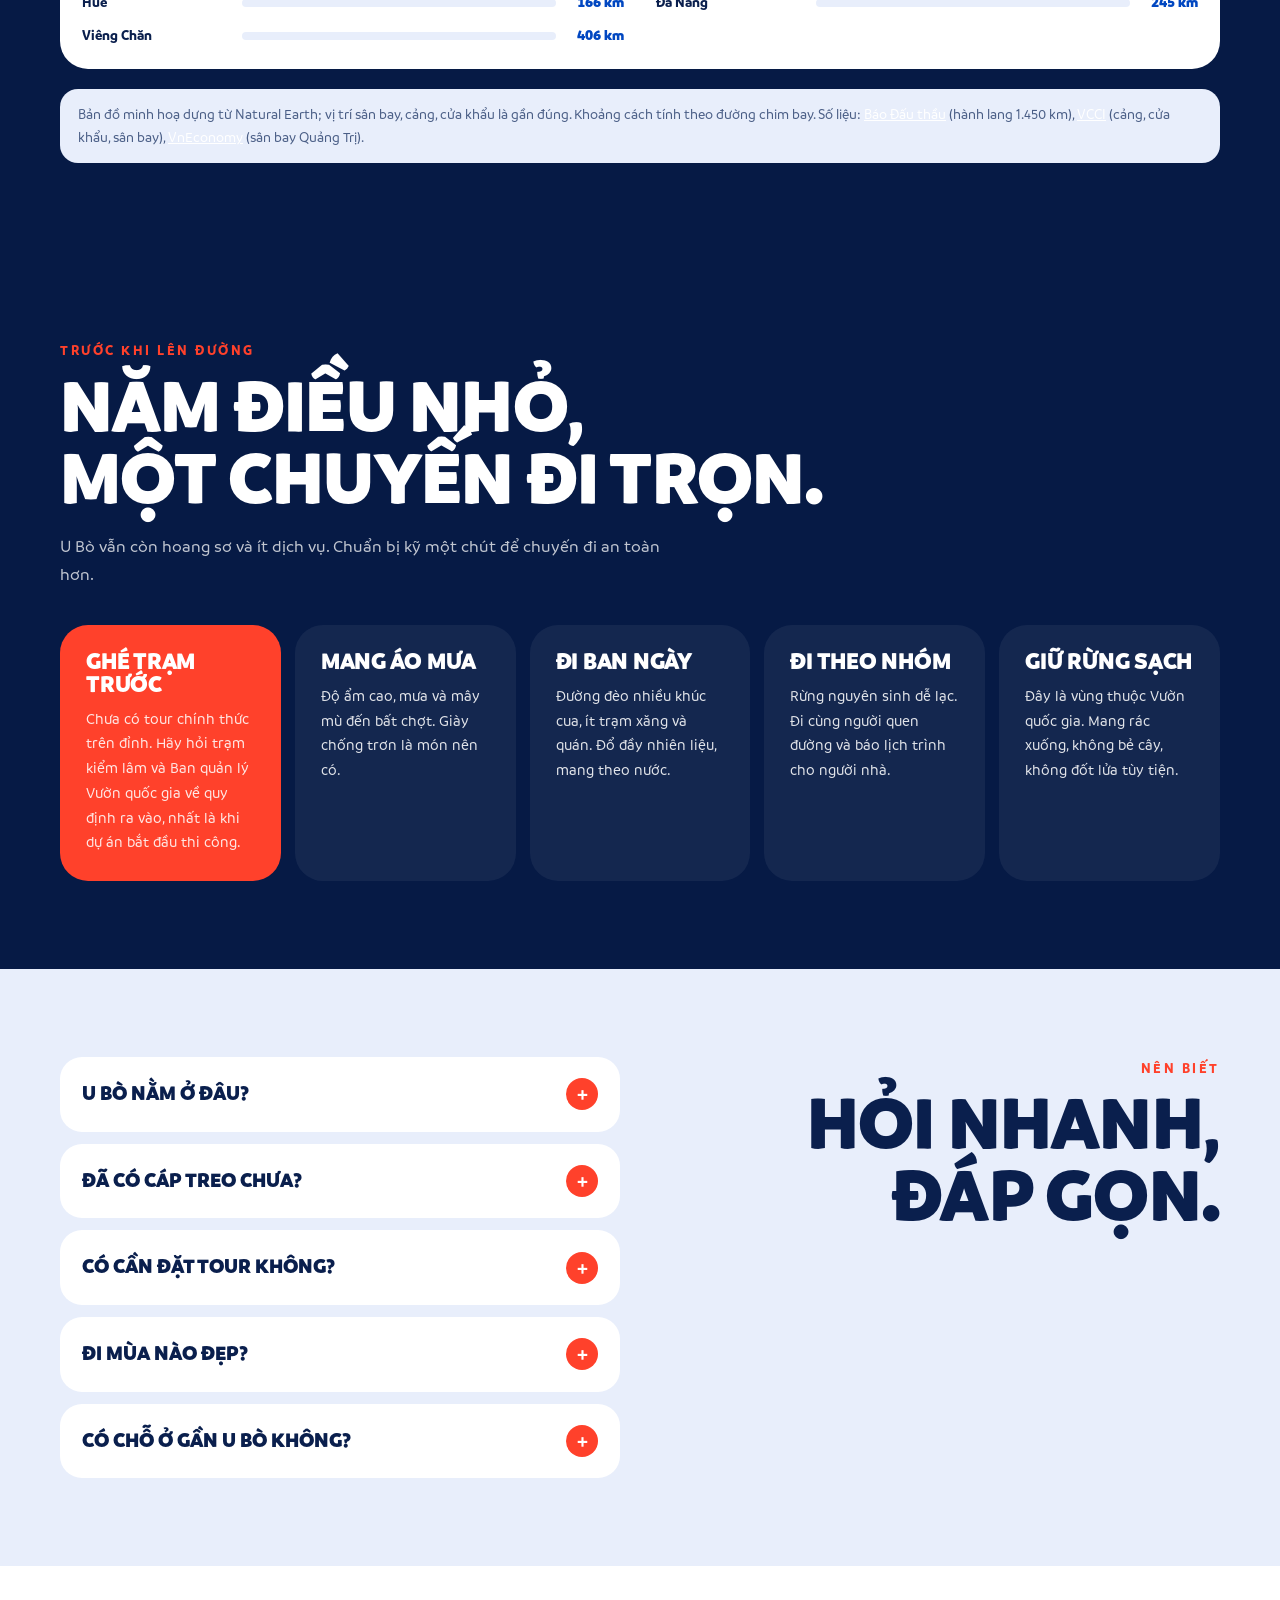
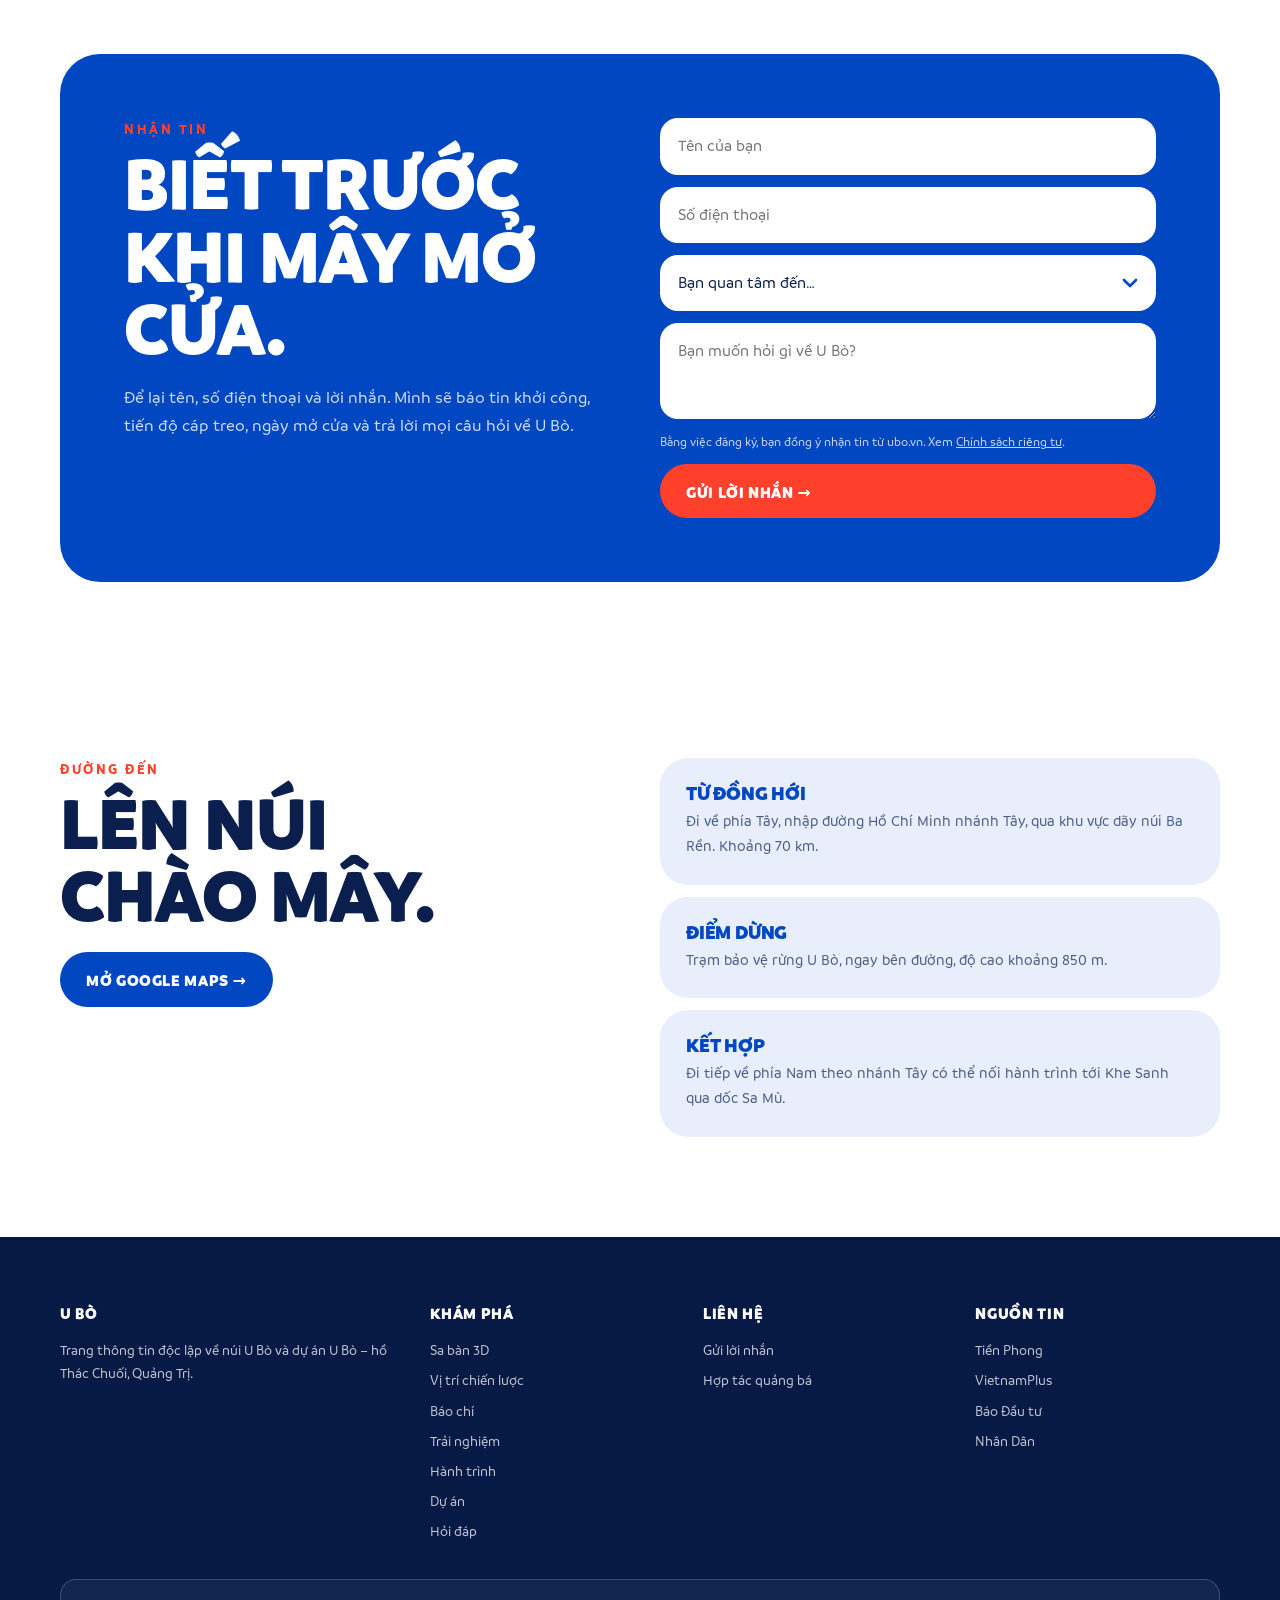
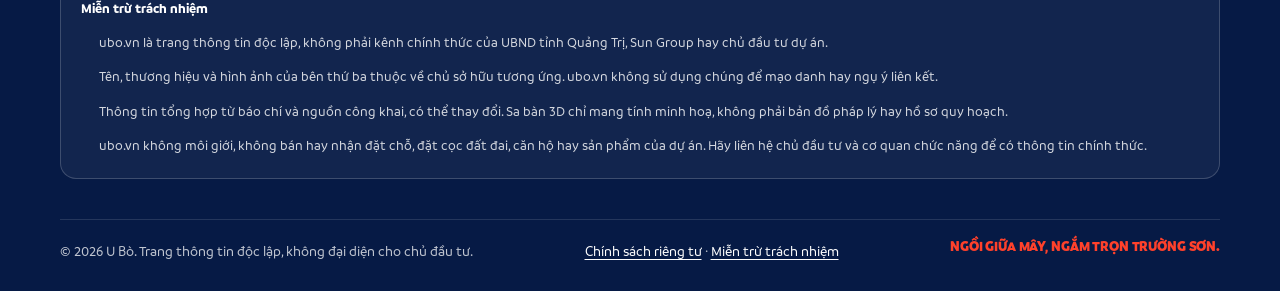
==== commit 1149d0c1: "Bỏ hộp Liên hệ nổi bên hông (module thu thập thông tin) Co-Authored-By: Claude Sonnet 5.5 <noreply@a" ====
--- a/index.html
+++ b/index.html
@@ -324,8 +324,6 @@
 input,select,textarea{font:inherit;width:100%;border:0;border-radius:18px;padding:15px 18px;background:#fff;color:var(--ink)}
 select{appearance:none;-webkit-appearance:none;cursor:pointer;padding-right:46px;background:#fff url("data:image/svg+xml,%3Csvg xmlns='http://www.w3.org/2000/svg' width='16' height='10' viewBox='0 0 16 10' fill='none' stroke='%230147C1' stroke-width='2.6' stroke-linecap='round' stroke-linejoin='round'%3E%3Cpath d='M2 2l6 6 6-6'/%3E%3C/svg%3E") no-repeat right 18px center}
 select:invalid,select.empty{color:#757575}
-.dk-f select{border:1.5px solid var(--line);border-radius:12px;padding:10px 40px 10px 12px;font-size:14.5px;background-position:right 14px center}
-.dk-f select:focus{outline:none;border-color:var(--pine);box-shadow:0 0 0 3px rgba(1,71,193,.15)}
 textarea{min-height:96px;resize:vertical}
 .chips{display:flex;flex-wrap:wrap;gap:8px}
 .chips label{cursor:pointer}
@@ -350,34 +348,11 @@
 .disc{margin-top:36px;padding:18px 20px;border:1px solid rgba(255,255,255,.18);border-radius:16px;background:rgba(255,255,255,.05);font-size:13.5px;line-height:1.6;color:rgba(255,255,255,.82)}
 .disc b{color:#fff}.disc ul{margin:8px 0 0;padding-left:18px}.disc li{margin:3px 0}
 .fbot a{color:#fff;text-decoration:underline;text-underline-offset:3px}
-.dk-f .consent{color:var(--muted)}
 .consent{margin:2px 0 0;font-size:12.5px;line-height:1.5;color:rgba(255,255,255,.78)}.consent a{color:inherit;text-decoration:underline}
 .fbot{margin-top:40px;padding-top:20px;border-top:1px solid rgba(255,255,255,.12);display:flex;flex-wrap:wrap;justify-content:space-between;gap:12px}
 .fbot .d{color:var(--sun);font-size:14px}
 
 /* LIÊN HỆ BÊN HÔNG */
-.dock{position:fixed;right:0;top:50%;transform:translateY(-50%);z-index:45;display:flex;align-items:center}
-.dock-tab{position:relative;writing-mode:vertical-rl;transform:rotate(180deg);border:0;cursor:pointer;background:var(--sun);color:#fff;font-family:var(--display);font-weight:900;text-transform:uppercase;letter-spacing:.1em;font-size:16px;padding:26px 17px 26px 15px;border-radius:0 22px 22px 0;box-shadow:0 12px 34px rgba(255,65,43,.45);display:flex;align-items:center;gap:12px;transition:background .2s}
-.dock-tab:before,.dock-tab:after{content:'';position:absolute;inset:0;border-radius:inherit;border:2px solid var(--sun);opacity:0;pointer-events:none;animation:dockRipple 2.6s ease-out infinite}
-.dock-tab:after{animation-delay:1.3s}
-@keyframes dockRipple{0%{opacity:.7;transform:scale(1)}100%{opacity:0;transform:scale(1.35,1.18)}}
-.dock-tab.shake{animation:dockShake .5s ease-in-out}
-@keyframes dockShake{0%,100%{transform:rotate(180deg) translateY(0)}20%{transform:rotate(180deg) translateY(-5px) rotate(-4deg)}40%{transform:rotate(180deg) translateY(4px) rotate(3deg)}60%{transform:rotate(180deg) translateY(-3px) rotate(-2deg)}80%{transform:rotate(180deg) translateY(2px)}}
-@media(prefers-reduced-motion:reduce){.dock-tab:before,.dock-tab:after,.dock-tab.shake{animation:none}}
-.dock-tab:hover{background:#E6371F}
-.dock-tab i{display:block;width:11px;height:11px;border-radius:50%;background:#fff;animation:dockPulse 2s ease-in-out infinite}
-@keyframes dockPulse{0%,100%{box-shadow:0 0 0 0 rgba(255,255,255,.6)}50%{box-shadow:0 0 0 7px rgba(255,255,255,0)}}
-.dock-panel{position:absolute;right:calc(100% + 12px);top:50%;transform:translate(16px,-50%) scale(.96);opacity:0;pointer-events:none;width:min(320px,calc(100vw - 80px));background:#fff;color:var(--ink);border-radius:24px;padding:22px;box-shadow:0 30px 70px rgba(6,26,69,.35);transition:opacity .25s,transform .25s}
-.dock.open .dock-panel{opacity:1;pointer-events:auto;transform:translate(0,-50%) scale(1)}
-.dk-h{padding-right:30px}
-.dk-h b{display:block;font-family:var(--display);font-weight:900;font-size:21px;line-height:1.1;text-transform:uppercase;color:var(--pine)}
-.dk-h span{display:block;font-size:13.5px;line-height:1.5;color:var(--muted);margin-top:6px}
-.dk-f{display:grid;gap:10px;margin-top:14px}
-.dk-f label span{display:block;font-size:12px;font-weight:700;letter-spacing:.06em;text-transform:uppercase;color:var(--muted);margin-bottom:5px}
-.dk-f input,.dk-f textarea{width:100%;box-sizing:border-box;border:1.5px solid var(--line);border-radius:12px;padding:10px 12px;font:inherit;font-size:14.5px;color:var(--ink);background:#fff;resize:vertical}
-.dk-f input:focus,.dk-f textarea:focus{outline:none;border-color:var(--pine);box-shadow:0 0 0 3px rgba(1,71,193,.15)}
-.dk-f .btn{width:100%;justify-content:center;margin-top:2px}
-.dk-f .btn[disabled]{opacity:.6;cursor:wait}
 .thx{position:fixed;inset:0;z-index:90;display:flex;align-items:center;justify-content:center;padding:20px;background:rgba(6,26,69,.55);backdrop-filter:blur(6px);opacity:0;pointer-events:none;transition:opacity .25s}
 .thx.on{opacity:1;pointer-events:auto}
 .thx-card{background:#fff;color:var(--night);width:min(400px,100%);border-radius:28px;padding:36px 30px 30px;text-align:center;box-shadow:0 30px 80px rgba(0,0,0,.35);transform:translateY(18px) scale(.94);transition:transform .45s cubic-bezier(.2,1.5,.4,1)}
@@ -387,10 +362,6 @@
 .thx h3{font-family:var(--display);font-size:34px;line-height:1;margin:0 0 10px;color:var(--pine);text-transform:uppercase}
 .thx p{margin:0 0 22px;color:var(--muted);font-size:16px;line-height:1.5}
 #fx{position:fixed;inset:0;width:100%;height:100%;z-index:95;pointer-events:none}
-.dk-msg{margin:0;font-size:13.5px;line-height:1.45;min-height:0;color:var(--muted)}
-.dk-msg.ok{color:#0A7A3E;font-weight:700}.dk-msg.err{color:var(--sun);font-weight:700}
-.dock-close{position:absolute;right:12px;top:12px;border:0;background:var(--mist);width:30px;height:30px;border-radius:50%;cursor:pointer;font-size:16px;line-height:1;color:var(--ink)}
-@media(max-width:600px){.dock-tab{font-size:14px;padding:20px 13px 20px 12px}}
 
 .rv{opacity:0;transform:translateY(20px);transition:opacity .7s,transform .7s}
 .rv.in{opacity:1;transform:none}
@@ -696,32 +667,6 @@
     <div class="fbot"><span>© 2026 U Bò. Trang thông tin độc lập, không đại diện cho chủ đầu tư.</span><span><a href="privacy.html">Chính sách riêng tư</a> · <a href="#mien-tru">Miễn trừ trách nhiệm</a></span><span class="d">Ngồi giữa mây, ngắm trọn Trường Sơn.</span></div>
   </div>
 </footer>
-<div class="dock" id="dock">
-  <div class="dock-panel" id="dockPanel" role="dialog" aria-label="Gửi lời nhắn" aria-hidden="true">
-    <button class="dock-close" type="button" id="dockClose" aria-label="Đóng">×</button>
-    <div class="dk-h"><b>Nhắn cho ubo.vn</b><span>Hỏi thêm về U Bò, hợp tác nội dung hay truyền thông dự án. Mình sẽ liên hệ lại sớm.</span></div>
-    <form id="dockForm" class="dk-f" novalidate>
-      <label><span>Tên của bạn</span><input name="name" type="text" required autocomplete="name" placeholder="Nguyễn Văn A"></label>
-      <label><span>Số điện thoại</span><input name="phone" type="tel" required autocomplete="tel" inputmode="tel" placeholder="09xx xxx xxx"></label>
-      <label><span>Bạn quan tâm đến</span><select name="topic">
-          <option value="">Bạn quan tâm đến…</option>
-          <option>Tiến độ dự án</option>
-          <option>Du lịch, trải nghiệm U Bò</option>
-          <option>Kinh doanh quanh U Bò</option>
-          <option>Hợp tác quảng bá, truyền thông</option>
-          <option>Đầu tư, hợp tác phát triển</option>
-          <option>Khác</option>
-      </select></label>
-      <label><span>Nội dung</span><textarea name="message" rows="3" required placeholder="Bạn muốn hỏi gì về U Bò?"></textarea></label>
-      <input type="text" name="_honey" tabindex="-1" autocomplete="off" style="display:none">
-      <p class="consent">Bằng việc đăng ký, bạn đồng ý nhận tin từ ubo.vn. Xem <a href="privacy.html">Chính sách riêng tư</a>.</p>
-      <button class="btn sun" type="submit" id="dockSend">Gửi lời nhắn →</button>
-      <p class="dk-msg" id="dockMsg" role="status" aria-live="polite"></p>
-    </form>
-  </div>
-  <button class="dock-tab" type="button" id="dockTab" aria-expanded="false" aria-controls="dockPanel"><i aria-hidden="true"></i>Liên hệ</button>
-</div>
-
 <div class="thx" id="thx" role="dialog" aria-modal="true" aria-labelledby="thxT" aria-hidden="true">
   <div class="thx-card">
     <div class="thx-ico" aria-hidden="true"><svg viewBox="0 0 24 24" fill="none" stroke="#fff" stroke-width="3" stroke-linecap="round" stroke-linejoin="round"><path d="M5 12.5l4.5 4.5L19 7.5"/></svg></div>
@@ -759,22 +704,12 @@
     mg.appendChild(b);
   });
 
-  var dockForm=document.getElementById('dockForm'),dockMsg=document.getElementById('dockMsg'),dockSend=document.getElementById('dockSend');
-  var dock=document.getElementById('dock'),dockTab=document.getElementById('dockTab');
-  function dockSet(o){dock.classList.toggle('open',o);dockTab.setAttribute('aria-expanded',o);document.getElementById('dockPanel').setAttribute('aria-hidden',!o);}
-  dockTab.addEventListener('click',function(){dockSet(!dock.classList.contains('open'))});
-  document.getElementById('dockClose').addEventListener('click',function(){dockSet(false)});
-  document.addEventListener('click',function(e){if(!dock.contains(e.target))dockSet(false)});
-  document.addEventListener('keydown',function(e){if(e.key==='Escape')dockSet(false)});
-  var lastShake=0,shakeT=null;
-  window.addEventListener('scroll',function(){if(dock.classList.contains('open'))return;clearTimeout(shakeT);shakeT=setTimeout(function(){var n=Date.now();if(n-lastShake<2500)return;lastShake=n;dockTab.classList.remove('shake');void dockTab.offsetWidth;dockTab.classList.add('shake');},180);},{passive:true});
-  dockTab.addEventListener('animationend',function(e){if(e.animationName==='dockShake')dockTab.classList.remove('shake');});
   var s3dStage=document.getElementById('s3dStage');
   function fitStage(){var vh=(window.visualViewport?window.visualViewport.height:window.innerHeight);s3dStage.style.height=Math.max(440,Math.round(vh-68))+'px';}
   fitStage();window.addEventListener('resize',fitStage);if(window.visualViewport)window.visualViewport.addEventListener('resize',fitStage);
   var s3dLoad=document.getElementById('s3dLoad'),s3dFrame=document.getElementById('s3dFrame'),s3dDone=false;
   function s3dReady(){if(s3dDone)return;s3dDone=true;s3dLoad.classList.add('off');setTimeout(function(){s3dLoad.style.display='none'},800);}
-  window.addEventListener('message',function(e){if(!e.data)return;if(e.data.ubo==='ready')s3dReady();if(e.data.ubo==='contact'){dockSet(true);document.getElementById('dockPanel').scrollIntoView({block:'nearest'});}});
+  window.addEventListener('message',function(e){if(!e.data)return;if(e.data.ubo==='ready')s3dReady();if(e.data.ubo==='contact'){var n=document.getElementById('nhan-tin');if(n)n.scrollIntoView({behavior:'smooth'});}});
   s3dFrame.addEventListener('load',function(){setTimeout(s3dReady,2500)});
   setTimeout(s3dReady,15000);
   (function(){
@@ -829,7 +764,7 @@
     function fs(){return fetch('https://formsubmit.co/ajax/dd637a1b9e44491b5da94360143241d7',{method:'POST',headers:{'Content-Type':'application/json','Accept':'application/json'},
       body:JSON.stringify(Object.assign({_subject:subj,_template:'table',_captcha:'false'},data))}).then(function(r){return r.json()}).then(function(d){if(!d||!(d.success==='true'||d.success===true))throw new Error('fs');return d;});}
     w3().catch(fs)
-    .then(function(){f.reset();note('','');if(typeof dockSet==='function')dockSet(false);thanks();}).catch(function(){
+    .then(function(){f.reset();note('','');thanks();}).catch(function(){
       note('','err');var box=btn.parentNode.querySelector('.ok,.dk-msg');box.style.display='block';box.className=box.className.replace(/ ?err/,'')+' err';
       box.textContent='Chưa gửi được. Bạn thử lại sau ít phút giúp mình nhé.';})
     .finally(function(){btn.disabled=false;});
@@ -837,8 +772,6 @@
   var okEl=document.getElementById('ok');
   document.getElementById('form').addEventListener('submit',function(e){e.preventDefault();var f=e.target;
     lead(f,'Form Nhận tin (cuối trang)',f.querySelector('button[type=submit]'),function(t,c){okEl.textContent=t;okEl.style.display=t?'block':'none';okEl.style.color=c==='err'?'#fff':'';});});
-  document.getElementById('dockForm').addEventListener('submit',function(e){e.preventDefault();
-    lead(e.target,'Form nổi bên hông',dockSend,function(t,c){dockMsg.className='dk-msg'+(c?' '+c:'');dockMsg.textContent=t;});});
 
   var els=document.querySelectorAll('.rv');
   if('IntersectionObserver' in window){
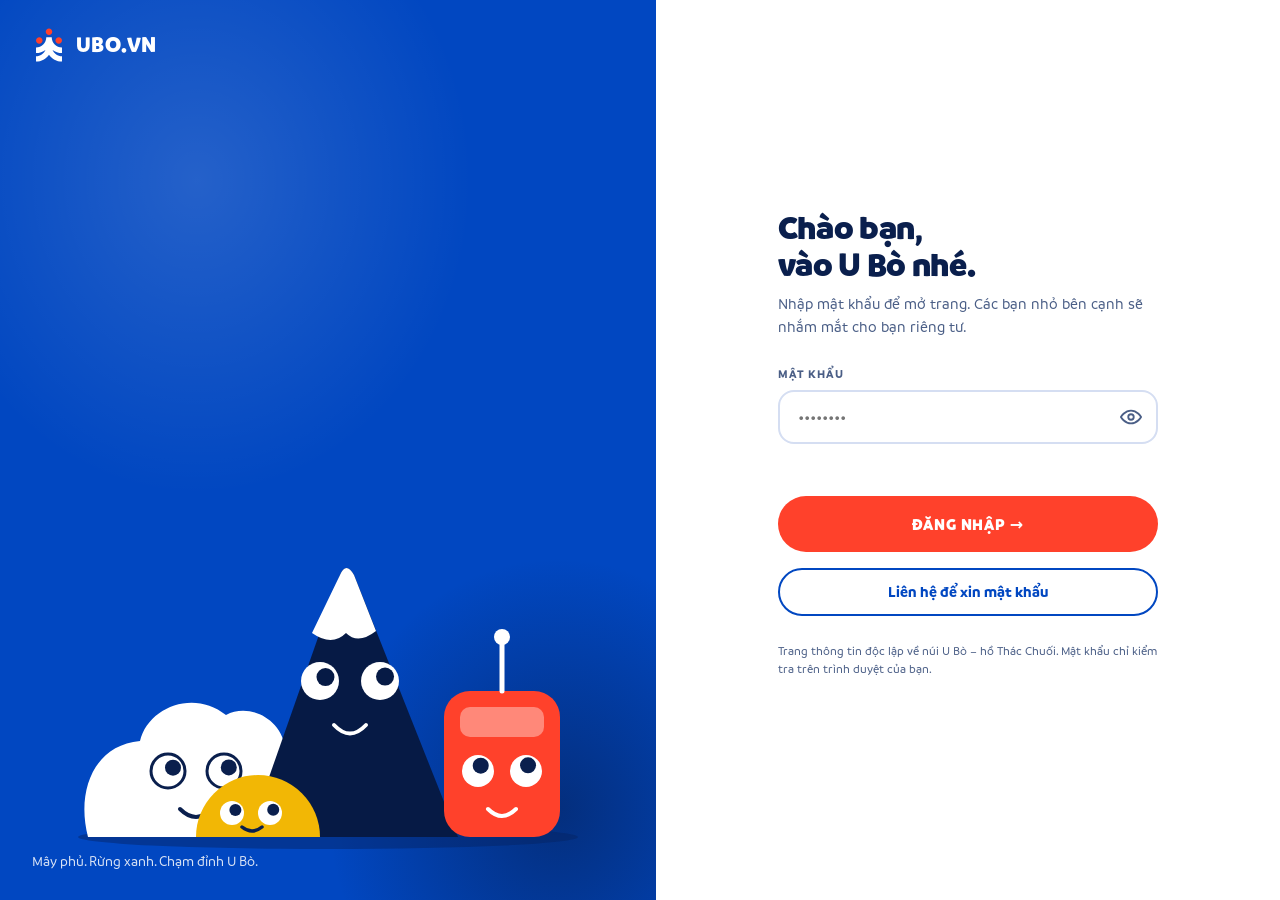
==== commit f9b94c2a: "Khoá ubo.vn bằng trang đăng nhập, thêm nút Liên hệ xin mật khẩu Co-Authored-By: Claude Sonnet 5.5 <n" ====
--- a/index.html
+++ b/index.html
@@ -1,6 +1,9 @@
 <!DOCTYPE html>
 <html lang="vi">
 <head>
+<script>/* cổng đăng nhập ubo.vn */(function(){var ok=0;try{var t=+localStorage.getItem('ubo_auth')||0;ok=t&&Date.now()-t<2592e6;}catch(e){}
+if(!ok&&!/[?&]embed=1/.test(location.search)){document.documentElement.style.visibility='hidden';var r=location.pathname.replace(/[^\/]*$/,'');var n=encodeURIComponent(location.pathname+location.search+location.hash);location.replace((location.pathname.indexOf('/3d/')===0?'../':'')+'login.html?next='+n);}})();</script>
+<noscript><style>html{visibility:visible!important}</style></noscript>
 <meta charset="utf-8">
 <meta name="viewport" content="width=device-width, initial-scale=1">
 <title>Núi U Bò Quảng Trị: Cáp treo, hồ Thác Chuối, sa bàn 3D dự án 16.234 tỷ | ubo.vn</title>
@@ -392,7 +395,7 @@
 
 <section class="s3d-full" id="top">
   <div class="s3d-stage" id="s3dStage">
-    <iframe id="s3dFrame" src="3d/index.html?v=18&embed=1" title="Sa bàn 3D U Bò – Thác Chuối" allowfullscreen></iframe>
+    <iframe id="s3dFrame" src="3d/index.html?v=19&embed=1" title="Sa bàn 3D U Bò – Thác Chuối" allowfullscreen></iframe>
     <div class="s3d-load" id="s3dLoad" aria-live="polite"><svg aria-hidden="true" xmlns="http://www.w3.org/2000/svg" viewBox="83.14 25.34 127.84 162.10"><path fill="#FFFFFF" d="M 208.976562 118.859375 C 181.980469 118.859375 160.019531 96.898438 160.019531 69.902344 L 134.101562 69.902344 C 134.101562 96.898438 112.136719 118.859375 85.140625 118.859375 L 85.140625 144.777344 C 102.058594 144.777344 117.679688 139.132812 130.230469 129.632812 C 122.78125 147.179688 105.375 159.515625 85.140625 159.515625 L 85.140625 185.433594 C 110.851562 185.433594 133.570312 172.40625 147.058594 152.609375 C 160.546875 172.40625 183.265625 185.433594 208.976562 185.433594 L 208.976562 159.515625 C 188.742188 159.515625 171.339844 147.179688 163.886719 129.632812 C 176.4375 139.132812 192.058594 144.777344 208.976562 144.777344 Z M 208.976562 118.859375 "/><path fill="#FF412B" d="M 116.101562 85.378906 C 116.101562 93.929688 109.171875 100.859375 100.621094 100.859375 C 92.074219 100.859375 85.144531 93.929688 85.144531 85.378906 C 85.144531 76.832031 92.074219 69.902344 100.621094 69.902344 C 109.171875 69.902344 116.101562 76.832031 116.101562 85.378906 "/><path fill="#FF412B" d="M 162.539062 42.8125 C 162.539062 51.363281 155.609375 58.292969 147.058594 58.292969 C 138.511719 58.292969 131.582031 51.363281 131.582031 42.8125 C 131.582031 34.265625 138.511719 27.335938 147.058594 27.335938 C 155.609375 27.335938 162.539062 34.265625 162.539062 42.8125 "/><path fill="#FF412B" d="M 208.976562 85.378906 C 208.976562 93.929688 202.046875 100.859375 193.496094 100.859375 C 184.949219 100.859375 178.019531 93.929688 178.019531 85.378906 C 178.019531 76.832031 184.949219 69.902344 193.496094 69.902344 C 202.046875 69.902344 208.976562 76.832031 208.976562 85.378906 "/></svg><span>Đang dựng sa bàn…</span></div>
     <a class="s3d-more" href="#gioi-thieu" aria-label="Cuộn xuống"><span>Cuộn xuống</span><i></i></a>
   </div>
